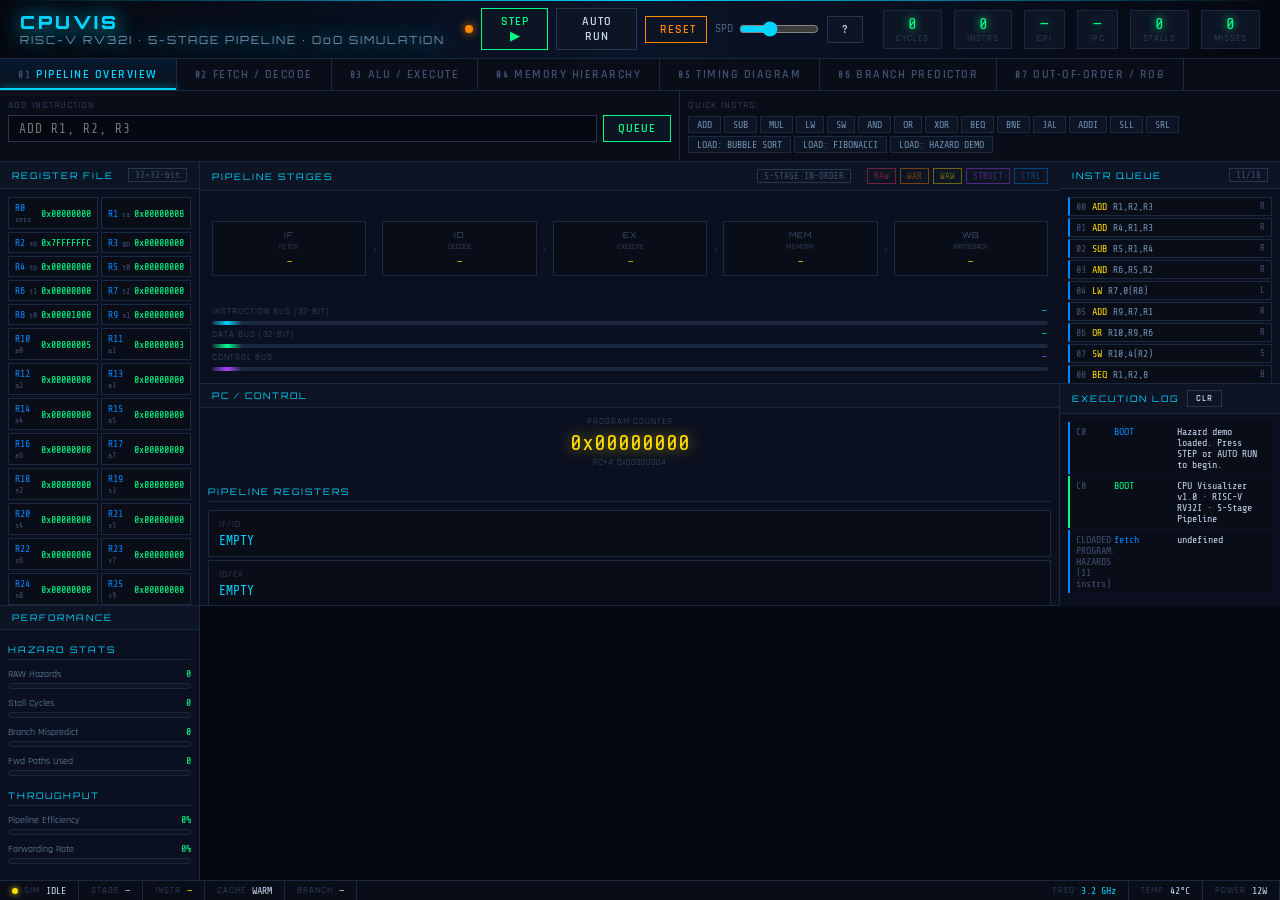
==== cpu-visualizer/index.html @ 55a38a01 "add index.html" ====
<!DOCTYPE html>
<html lang="en">
<head>
<meta charset="UTF-8">
<meta name="viewport" content="width=device-width, initial-scale=1.0">
<title>CPU Architecture Visualizer</title>
<style>
  @import url('https://fonts.googleapis.com/css2?family=Share+Tech+Mono&family=Rajdhani:wght@300;400;500;600;700&family=Orbitron:wght@400;700;900&display=swap');

  :root {
    --bg: #050810;
    --bg2: #080d18;
    --bg3: #0d1525;
    --panel: #0a1020;
    --border: #1a2840;
    --border2: #243650;
    --accent: #00d4ff;
    --accent2: #0088ff;
    --green: #00ff88;
    --orange: #ff8800;
    --red: #ff3355;
    --purple: #aa44ff;
    --yellow: #ffdd00;
    --text: #c8d8f0;
    --text2: #7090b0;
    --text3: #405070;
    --glow: rgba(0,212,255,0.15);
    --glow2: rgba(0,136,255,0.1);
  }

  * { box-sizing: border-box; margin: 0; padding: 0; }

  body {
    background: var(--bg);
    color: var(--text);
    font-family: 'Rajdhani', sans-serif;
    font-size: 14px;
    overflow: hidden;
    height: 100vh;
    display: flex;
    flex-direction: column;
  }

  /* HEADER */
  header {
    background: linear-gradient(90deg, #050810, #0a1428, #050810);
    border-bottom: 1px solid var(--border);
    padding: 8px 20px;
    display: flex;
    align-items: center;
    gap: 20px;
    flex-shrink: 0;
    position: relative;
    overflow: hidden;
  }
  header::before {
    content: '';
    position: absolute;
    top: 0; left: 0; right: 0;
    height: 1px;
    background: linear-gradient(90deg, transparent, var(--accent), transparent);
  }
  .logo {
    font-family: 'Orbitron', sans-serif;
    font-size: 18px;
    font-weight: 900;
    color: var(--accent);
    text-shadow: 0 0 20px var(--accent);
    letter-spacing: 3px;
    flex-shrink: 0;
  }
  .logo span { color: var(--text2); font-weight: 400; font-size: 11px; letter-spacing: 2px; display: block; }

  .clock-display {
    display: flex;
    align-items: center;
    gap: 12px;
    margin-left: auto;
  }
  .clock-item {
    text-align: center;
    padding: 4px 12px;
    border: 1px solid var(--border);
    background: var(--bg3);
  }
  .clock-item .val {
    font-family: 'Share Tech Mono', monospace;
    font-size: 16px;
    color: var(--green);
    text-shadow: 0 0 10px var(--green);
  }
  .clock-item .lbl { font-size: 9px; color: var(--text3); letter-spacing: 1px; text-transform: uppercase; }

  .global-controls {
    display: flex;
    gap: 8px;
    align-items: center;
  }
  .btn {
    font-family: 'Rajdhani', sans-serif;
    font-size: 12px;
    font-weight: 600;
    letter-spacing: 1px;
    padding: 5px 14px;
    border: 1px solid var(--border2);
    background: var(--bg3);
    color: var(--text);
    cursor: pointer;
    text-transform: uppercase;
    transition: all 0.15s;
    position: relative;
    overflow: hidden;
  }
  .btn:hover { border-color: var(--accent); color: var(--accent); background: var(--glow); }
  .btn.active { border-color: var(--accent); color: var(--accent); background: var(--glow2); box-shadow: 0 0 12px var(--glow); }
  .btn.green { border-color: var(--green); color: var(--green); }
  .btn.green:hover { background: rgba(0,255,136,0.1); box-shadow: 0 0 12px rgba(0,255,136,0.2); }
  .btn.orange { border-color: var(--orange); color: var(--orange); }

  /* TABS */
  .tabs {
    display: flex;
    background: var(--bg2);
    border-bottom: 1px solid var(--border);
    flex-shrink: 0;
    overflow-x: auto;
  }
  .tab {
    padding: 8px 18px;
    font-family: 'Rajdhani', sans-serif;
    font-size: 12px;
    font-weight: 600;
    letter-spacing: 1.5px;
    text-transform: uppercase;
    color: var(--text3);
    cursor: pointer;
    border-right: 1px solid var(--border);
    white-space: nowrap;
    position: relative;
    transition: color 0.2s;
    flex-shrink: 0;
  }
  .tab:hover { color: var(--text2); }
  .tab.active {
    color: var(--accent);
    background: linear-gradient(180deg, var(--glow2) 0%, transparent 100%);
  }
  .tab.active::after {
    content: '';
    position: absolute;
    bottom: 0; left: 0; right: 0;
    height: 2px;
    background: var(--accent);
    box-shadow: 0 0 8px var(--accent);
  }
  .tab-num {
    font-size: 9px;
    color: var(--text3);
    margin-right: 5px;
    font-family: 'Share Tech Mono', monospace;
  }

  /* MAIN CONTENT */
  .content {
    flex: 1;
    overflow: hidden;
    display: flex;
    position: relative;
  }

  .tab-panel {
    display: none;
    width: 100%;
    height: 100%;
    overflow: hidden;
  }
  .tab-panel.active { display: flex; }

  /* === TAB 1: OVERVIEW === */
  #tab-overview {
    flex-direction: column;
    overflow: hidden;
  }
  .overview-grid {
    flex: 1;
    display: grid;
    grid-template-columns: 220px 1fr 200px;
    grid-template-rows: 1fr 1fr;
    gap: 0;
    overflow: hidden;
    border-top: none;
  }

  /* === PANELS === */
  .panel {
    border-right: 1px solid var(--border);
    border-bottom: 1px solid var(--border);
    background: var(--panel);
    overflow: hidden;
    display: flex;
    flex-direction: column;
  }
  .panel-header {
    padding: 6px 12px;
    background: var(--bg3);
    border-bottom: 1px solid var(--border);
    display: flex;
    align-items: center;
    gap: 8px;
    flex-shrink: 0;
  }
  .panel-title {
    font-family: 'Orbitron', sans-serif;
    font-size: 9px;
    letter-spacing: 2px;
    color: var(--accent);
    text-transform: uppercase;
  }
  .panel-badge {
    font-family: 'Share Tech Mono', monospace;
    font-size: 9px;
    padding: 1px 6px;
    border: 1px solid var(--border2);
    color: var(--text3);
    margin-left: auto;
  }
  .panel-body {
    flex: 1;
    overflow: auto;
    padding: 8px;
    scrollbar-width: thin;
    scrollbar-color: var(--border2) transparent;
  }

  /* INSTRUCTION INPUT */
  .instr-input-area {
    padding: 8px;
    border-bottom: 1px solid var(--border);
    background: var(--bg2);
    flex-shrink: 0;
  }
  .instr-input-area label {
    font-size: 10px;
    color: var(--text3);
    letter-spacing: 1px;
    text-transform: uppercase;
    display: block;
    margin-bottom: 4px;
  }
  .instr-row {
    display: flex;
    gap: 6px;
  }
  .instr-input {
    flex: 1;
    background: var(--bg);
    border: 1px solid var(--border2);
    color: var(--accent);
    font-family: 'Share Tech Mono', monospace;
    font-size: 13px;
    padding: 5px 10px;
    outline: none;
    letter-spacing: 1px;
  }
  .instr-input:focus { border-color: var(--accent); box-shadow: 0 0 8px var(--glow); }

  /* PRESET INSTRUCTIONS */
  .preset-instrs {
    display: flex;
    flex-wrap: wrap;
    gap: 4px;
    padding: 6px 8px;
    border-bottom: 1px solid var(--border);
    background: var(--bg2);
    flex-shrink: 0;
  }
  .preset-btn {
    font-family: 'Share Tech Mono', monospace;
    font-size: 10px;
    padding: 2px 8px;
    border: 1px solid var(--border);
    background: var(--bg3);
    color: var(--text2);
    cursor: pointer;
    transition: all 0.15s;
  }
  .preset-btn:hover { border-color: var(--green); color: var(--green); background: rgba(0,255,136,0.05); }

  /* REGISTERS */
  .reg-grid {
    display: grid;
    grid-template-columns: 1fr 1fr;
    gap: 3px;
  }
  .reg-item {
    background: var(--bg2);
    border: 1px solid var(--border);
    padding: 4px 6px;
    display: flex;
    justify-content: space-between;
    align-items: center;
    transition: all 0.3s;
  }
  .reg-item.active {
    border-color: var(--accent);
    background: var(--glow2);
    box-shadow: 0 0 8px var(--glow);
  }
  .reg-item.written {
    border-color: var(--green);
    background: rgba(0,255,136,0.08);
    animation: regFlash 0.5s ease;
  }
  @keyframes regFlash {
    0% { background: rgba(0,255,136,0.4); }
    100% { background: rgba(0,255,136,0.08); }
  }
  .reg-name { font-family: 'Share Tech Mono', monospace; font-size: 10px; color: var(--accent2); }
  .reg-val { font-family: 'Share Tech Mono', monospace; font-size: 10px; color: var(--green); }

  /* PIPELINE STAGES */
  .pipeline-container {
    padding: 12px;
    display: flex;
    flex-direction: column;
    gap: 8px;
    overflow: auto;
    height: 100%;
  }
  .pipeline-stages {
    display: flex;
    gap: 4px;
    align-items: stretch;
    min-height: 70px;
  }
  .stage {
    flex: 1;
    border: 1px solid var(--border);
    background: var(--bg2);
    display: flex;
    flex-direction: column;
    align-items: center;
    justify-content: center;
    padding: 8px 4px;
    position: relative;
    transition: all 0.3s;
    min-width: 70px;
  }
  .stage.occupied {
    border-color: var(--accent);
    background: var(--glow2);
    box-shadow: 0 0 15px var(--glow);
  }
  .stage.stall {
    border-color: var(--red);
    background: rgba(255,51,85,0.08);
    animation: stall-pulse 0.5s infinite;
  }
  @keyframes stall-pulse { 0%,100% { box-shadow: 0 0 5px rgba(255,51,85,0.3); } 50% { box-shadow: 0 0 20px rgba(255,51,85,0.6); } }
  .stage.done { border-color: var(--green); background: rgba(0,255,136,0.05); }
  .stage-name {
    font-family: 'Orbitron', sans-serif;
    font-size: 8px;
    letter-spacing: 1px;
    color: var(--text3);
    text-transform: uppercase;
  }
  .stage.occupied .stage-name { color: var(--accent); }
  .stage-instr {
    font-family: 'Share Tech Mono', monospace;
    font-size: 10px;
    color: var(--yellow);
    margin-top: 4px;
    text-align: center;
  }
  .stage-arrow {
    width: 16px;
    display: flex;
    align-items: center;
    justify-content: center;
    color: var(--border2);
    font-size: 18px;
    flex-shrink: 0;
  }
  .stage.occupied ~ .stage-arrow { color: var(--accent2); }

  /* DATA BUS VISUALIZATION */
  .bus-visual {
    height: 4px;
    background: var(--border);
    border-radius: 2px;
    position: relative;
    overflow: hidden;
    margin: 4px 0;
  }
  .bus-packet {
    position: absolute;
    height: 100%;
    width: 30px;
    background: linear-gradient(90deg, transparent, var(--accent), transparent);
    animation: busFlow 1.5s linear infinite;
    border-radius: 2px;
  }
  @keyframes busFlow { from { left: -30px; } to { left: 100%; } }
  .bus-label {
    font-size: 9px;
    color: var(--text3);
    letter-spacing: 1px;
    text-transform: uppercase;
    margin-bottom: 2px;
    display: flex;
    justify-content: space-between;
  }

  /* EXECUTION LOG */
  .log-list {
    display: flex;
    flex-direction: column;
    gap: 2px;
  }
  .log-entry {
    display: flex;
    gap: 8px;
    align-items: flex-start;
    padding: 4px 6px;
    border-left: 2px solid var(--border);
    font-family: 'Share Tech Mono', monospace;
    font-size: 10px;
    background: var(--bg2);
    animation: slideIn 0.3s ease;
  }
  @keyframes slideIn { from { opacity: 0; transform: translateX(-10px); } to { opacity: 1; transform: translateX(0); } }
  .log-entry.fetch { border-color: var(--accent2); }
  .log-entry.decode { border-color: var(--purple); }
  .log-entry.execute { border-color: var(--yellow); }
  .log-entry.memory { border-color: var(--orange); }
  .log-entry.writeback { border-color: var(--green); }
  .log-entry.hazard { border-color: var(--red); }
  .log-tick { color: var(--text3); flex-shrink: 0; width: 30px; }
  .log-stage { flex-shrink: 0; width: 55px; }
  .log-stage.fetch { color: var(--accent2); }
  .log-stage.decode { color: var(--purple); }
  .log-stage.execute { color: var(--yellow); }
  .log-stage.memory { color: var(--orange); }
  .log-stage.writeback { color: var(--green); }
  .log-stage.hazard { color: var(--red); }
  .log-msg { color: var(--text); flex: 1; }

  /* === TAB 2: FETCH/DECODE === */
  #tab-fetch {
    display: none;
    overflow: hidden;
  }
  #tab-fetch.active { display: flex; }
  .fetch-layout {
    display: grid;
    grid-template-columns: 280px 1fr 240px;
    height: 100%;
  }

  /* MEMORY VIEW */
  .memory-table {
    width: 100%;
    border-collapse: collapse;
    font-family: 'Share Tech Mono', monospace;
    font-size: 10px;
  }
  .memory-table th {
    padding: 4px 6px;
    text-align: left;
    font-size: 9px;
    color: var(--text3);
    letter-spacing: 1px;
    text-transform: uppercase;
    border-bottom: 1px solid var(--border);
    background: var(--bg3);
    position: sticky;
    top: 0;
  }
  .memory-table td {
    padding: 3px 6px;
    border-bottom: 1px solid rgba(26,40,64,0.5);
    color: var(--text2);
  }
  .memory-table tr.pc-row td {
    background: rgba(0,136,255,0.12);
    color: var(--accent);
    border-left: 2px solid var(--accent);
  }
  .memory-table tr.pc-row td:first-child { color: var(--yellow); }
  .memory-table .addr { color: var(--text3); }
  .memory-table .hex { color: var(--purple); }
  .memory-table .mnem { color: var(--green); }
  .memory-table .operand { color: var(--orange); }
  .memory-table tr:hover td { background: var(--glow2); }

  /* DECODE DETAIL */
  .decode-visual {
    padding: 12px;
    display: flex;
    flex-direction: column;
    gap: 12px;
    overflow: auto;
  }
  .instr-bits {
    display: flex;
    flex-direction: column;
    gap: 4px;
  }
  .bits-row {
    display: flex;
    gap: 1px;
    flex-wrap: nowrap;
  }
  .bit-group {
    display: flex;
    flex-direction: column;
    flex: 0 0 auto;
  }
  .bit-cells {
    display: flex;
  }
  .bit-cell {
    width: 18px;
    height: 22px;
    border: 1px solid var(--border);
    background: var(--bg2);
    display: flex;
    align-items: center;
    justify-content: center;
    font-family: 'Share Tech Mono', monospace;
    font-size: 10px;
    color: var(--text2);
    border-radius: 1px;
    flex-shrink: 0;
  }
  .bit-cell.one { color: var(--accent); background: rgba(0,212,255,0.1); }
  .bit-group-label {
    font-size: 8px;
    color: var(--text3);
    text-align: center;
    padding-top: 2px;
    font-family: 'Share Tech Mono', monospace;
    letter-spacing: 0.5px;
  }
  .bit-group.opcode .bit-cell { border-color: var(--purple); }
  .bit-group.opcode .bit-cell.one { color: var(--purple); background: rgba(170,68,255,0.15); }
  .bit-group.opcode .bit-group-label { color: var(--purple); }
  .bit-group.rd .bit-cell { border-color: var(--green); }
  .bit-group.rd .bit-cell.one { color: var(--green); background: rgba(0,255,136,0.1); }
  .bit-group.rd .bit-group-label { color: var(--green); }
  .bit-group.funct3 .bit-cell { border-color: var(--yellow); }
  .bit-group.funct3 .bit-group-label { color: var(--yellow); }
  .bit-group.rs1 .bit-cell { border-color: var(--orange); }
  .bit-group.rs1 .bit-group-label { color: var(--orange); }
  .bit-group.rs2 .bit-cell { border-color: var(--accent2); }
  .bit-group.rs2 .bit-group-label { color: var(--accent2); }
  .bit-group.funct7 .bit-cell { border-color: var(--red); }
  .bit-group.funct7 .bit-group-label { color: var(--red); }

  .decode-fields {
    display: grid;
    grid-template-columns: 1fr 1fr;
    gap: 6px;
  }
  .decode-field {
    background: var(--bg2);
    border: 1px solid var(--border);
    padding: 8px 10px;
    position: relative;
  }
  .decode-field .df-label {
    font-size: 9px;
    color: var(--text3);
    letter-spacing: 1px;
    text-transform: uppercase;
    margin-bottom: 3px;
  }
  .decode-field .df-val {
    font-family: 'Share Tech Mono', monospace;
    font-size: 13px;
    color: var(--accent);
  }
  .decode-field .df-sub {
    font-family: 'Share Tech Mono', monospace;
    font-size: 9px;
    color: var(--text3);
    margin-top: 2px;
  }
  .decode-field.highlight-purple { border-color: var(--purple); }
  .decode-field.highlight-purple .df-val { color: var(--purple); }
  .decode-field.highlight-green { border-color: var(--green); }
  .decode-field.highlight-green .df-val { color: var(--green); }
  .decode-field.highlight-orange { border-color: var(--orange); }
  .decode-field.highlight-orange .df-val { color: var(--orange); }
  .decode-field.highlight-yellow { border-color: var(--yellow); }
  .decode-field.highlight-yellow .df-val { color: var(--yellow); }

  /* CONTROL SIGNALS */
  .ctrl-signals {
    display: flex;
    flex-wrap: wrap;
    gap: 4px;
  }
  .ctrl-sig {
    padding: 3px 8px;
    border: 1px solid var(--border);
    font-family: 'Share Tech Mono', monospace;
    font-size: 9px;
    background: var(--bg3);
    color: var(--text3);
    transition: all 0.3s;
  }
  .ctrl-sig.on {
    border-color: var(--green);
    color: var(--green);
    background: rgba(0,255,136,0.08);
    box-shadow: 0 0 6px rgba(0,255,136,0.2);
  }
  .ctrl-sig.off { color: var(--text3); }

  /* === TAB 3: ALU / EXECUTE === */
  #tab-alu {
    display: none;
    overflow: hidden;
  }
  #tab-alu.active { display: flex; }
  .alu-layout {
    display: grid;
    grid-template-columns: 1fr 320px;
    height: 100%;
  }
  
  /* ALU DIAGRAM */
  .alu-diagram-wrap {
    display: flex;
    align-items: center;
    justify-content: center;
    padding: 16px;
    overflow: hidden;
  }
  .alu-svg-container {
    width: 100%;
    max-width: 500px;
  }

  /* FORWARDING UNIT */
  .forward-table {
    width: 100%;
    border-collapse: collapse;
    font-family: 'Share Tech Mono', monospace;
    font-size: 10px;
  }
  .forward-table th, .forward-table td {
    padding: 5px 8px;
    border: 1px solid var(--border);
    text-align: left;
  }
  .forward-table th { background: var(--bg3); color: var(--text3); font-size: 9px; letter-spacing: 1px; }
  .forward-table td { color: var(--text2); background: var(--bg2); }
  .forward-table tr.active-forward td { background: rgba(0,212,255,0.08); color: var(--accent); border-color: var(--accent2); }

  /* === TAB 4: MEMORY HIERARCHY === */
  #tab-memory {
    display: none;
    overflow: hidden;
  }
  #tab-memory.active { display: flex; }
  .mem-layout {
    display: grid;
    grid-template-columns: 1fr 1fr;
    grid-template-rows: 1fr 1fr;
    height: 100%;
  }

  /* CACHE */
  .cache-visual {
    display: flex;
    flex-direction: column;
    gap: 3px;
    overflow: auto;
  }
  .cache-set {
    display: flex;
    gap: 2px;
    align-items: center;
  }
  .cache-set-label {
    font-family: 'Share Tech Mono', monospace;
    font-size: 9px;
    color: var(--text3);
    width: 35px;
    flex-shrink: 0;
    text-align: right;
    padding-right: 6px;
  }
  .cache-line {
    flex: 1;
    border: 1px solid var(--border);
    background: var(--bg2);
    padding: 3px 6px;
    display: flex;
    gap: 8px;
    align-items: center;
    font-family: 'Share Tech Mono', monospace;
    font-size: 9px;
    transition: all 0.3s;
    min-width: 0;
  }
  .cache-line.valid { border-color: var(--border2); }
  .cache-line.hit {
    border-color: var(--green);
    background: rgba(0,255,136,0.1);
    animation: cacheHit 0.5s ease;
  }
  @keyframes cacheHit { 0% { background: rgba(0,255,136,0.5); } 100% { background: rgba(0,255,136,0.1); } }
  .cache-line.miss {
    border-color: var(--red);
    background: rgba(255,51,85,0.08);
    animation: cacheMiss 0.5s ease;
  }
  @keyframes cacheMiss { 0% { background: rgba(255,51,85,0.4); } 100% { background: rgba(255,51,85,0.08); } }
  .cl-v { width: 8px; height: 8px; border: 1px solid; border-radius: 50%; flex-shrink: 0; }
  .cl-v.valid { background: var(--green); border-color: var(--green); box-shadow: 0 0 4px var(--green); }
  .cl-v.invalid { background: transparent; border-color: var(--text3); }
  .cl-d { color: var(--text3); width: 8px; flex-shrink: 0; }
  .cl-d.dirty { color: var(--orange); }
  .cl-tag { color: var(--accent2); min-width: 40px; }
  .cl-data { color: var(--text2); font-size: 8px; overflow: hidden; text-overflow: ellipsis; white-space: nowrap; flex: 1; }
  .cl-lru { color: var(--text3); font-size: 8px; margin-left: auto; }

  /* MEMORY STATS */
  .stat-bar {
    margin-bottom: 8px;
  }
  .stat-bar-label {
    display: flex;
    justify-content: space-between;
    font-size: 10px;
    margin-bottom: 3px;
  }
  .stat-bar-label .name { color: var(--text2); }
  .stat-bar-label .val { font-family: 'Share Tech Mono', monospace; color: var(--green); }
  .stat-bar-track {
    height: 6px;
    background: var(--bg3);
    border: 1px solid var(--border);
    border-radius: 3px;
    overflow: hidden;
  }
  .stat-bar-fill {
    height: 100%;
    background: linear-gradient(90deg, var(--accent2), var(--accent));
    border-radius: 3px;
    transition: width 0.5s ease;
  }
  .stat-bar-fill.warn { background: linear-gradient(90deg, var(--orange), var(--red)); }

  /* === TAB 5: PIPELINE TIMING === */
  #tab-timing {
    display: none;
    overflow: hidden;
  }
  #tab-timing.active { display: flex; flex-direction: column; }
  .timing-diagram {
    flex: 1;
    overflow: auto;
    padding: 12px;
  }
  .timing-header {
    display: flex;
    gap: 0;
    position: sticky;
    top: 0;
    background: var(--bg2);
    z-index: 10;
    border-bottom: 1px solid var(--border);
    margin-bottom: 4px;
  }
  .timing-instr-col {
    width: 140px;
    flex-shrink: 0;
    padding: 4px 8px;
    font-size: 9px;
    color: var(--text3);
    letter-spacing: 1px;
    text-transform: uppercase;
  }
  .timing-cycle-header {
    display: flex;
  }
  .timing-cycle-cell {
    width: 42px;
    height: 24px;
    flex-shrink: 0;
    display: flex;
    align-items: center;
    justify-content: center;
    font-family: 'Share Tech Mono', monospace;
    font-size: 9px;
    color: var(--text3);
    border-right: 1px solid var(--border);
  }
  .timing-cycle-cell.current { color: var(--accent); background: var(--glow2); }
  .timing-row {
    display: flex;
    gap: 0;
    margin-bottom: 2px;
  }
  .timing-row-label {
    width: 140px;
    flex-shrink: 0;
    padding: 3px 8px;
    font-family: 'Share Tech Mono', monospace;
    font-size: 10px;
    color: var(--yellow);
    border-right: 1px solid var(--border);
    background: var(--bg2);
    white-space: nowrap;
    overflow: hidden;
    text-overflow: ellipsis;
  }
  .timing-cells {
    display: flex;
  }
  .timing-cell {
    width: 42px;
    height: 22px;
    flex-shrink: 0;
    border-right: 1px solid rgba(26,40,64,0.5);
    display: flex;
    align-items: center;
    justify-content: center;
    font-family: 'Share Tech Mono', monospace;
    font-size: 8px;
    letter-spacing: 0.5px;
    background: var(--bg);
    color: transparent;
    transition: all 0.3s;
  }
  .timing-cell.IF { background: rgba(0,136,255,0.2); color: var(--accent2); border: 1px solid rgba(0,136,255,0.3); }
  .timing-cell.ID { background: rgba(170,68,255,0.2); color: var(--purple); border: 1px solid rgba(170,68,255,0.3); }
  .timing-cell.EX { background: rgba(255,221,0,0.15); color: var(--yellow); border: 1px solid rgba(255,221,0,0.3); }
  .timing-cell.MEM { background: rgba(255,136,0,0.15); color: var(--orange); border: 1px solid rgba(255,136,0,0.3); }
  .timing-cell.WB { background: rgba(0,255,136,0.15); color: var(--green); border: 1px solid rgba(0,255,136,0.3); }
  .timing-cell.STALL { background: rgba(255,51,85,0.15); color: var(--red); border: 1px solid rgba(255,51,85,0.3); }

  /* === TAB 6: BRANCH PREDICTION === */
  #tab-branch {
    display: none;
    overflow: hidden;
  }
  #tab-branch.active { display: flex; }
  .branch-layout {
    display: grid;
    grid-template-columns: 1fr 1fr;
    height: 100%;
  }

  /* BTB */
  .btb-table {
    width: 100%;
    border-collapse: collapse;
    font-family: 'Share Tech Mono', monospace;
    font-size: 9px;
  }
  .btb-table th { padding: 4px 6px; border: 1px solid var(--border); background: var(--bg3); color: var(--text3); font-size: 8px; letter-spacing: 1px; text-transform: uppercase; }
  .btb-table td { padding: 3px 6px; border: 1px solid rgba(26,40,64,0.5); color: var(--text2); background: var(--bg2); }
  .btb-table tr.predict-taken td { background: rgba(0,255,136,0.06); }
  .btb-table tr.predict-taken td:last-child { color: var(--green); }
  .btb-table tr.predict-not td:last-child { color: var(--red); }
  .btb-table tr.mispred td { background: rgba(255,51,85,0.08); }
  .btb-table tr.current-branch td { background: rgba(255,221,0,0.06); }

  /* 2-BIT SATURATING COUNTER */
  .fsm-visual {
    display: flex;
    flex-direction: column;
    align-items: center;
    gap: 16px;
    padding: 20px;
  }
  .fsm-states {
    display: grid;
    grid-template-columns: 1fr 1fr;
    gap: 30px;
    position: relative;
  }
  .fsm-state {
    width: 90px;
    height: 55px;
    border: 2px solid var(--border2);
    background: var(--bg2);
    display: flex;
    flex-direction: column;
    align-items: center;
    justify-content: center;
    font-family: 'Share Tech Mono', monospace;
    font-size: 10px;
    cursor: pointer;
    transition: all 0.3s;
    position: relative;
  }
  .fsm-state.current {
    border-color: var(--accent);
    background: var(--glow2);
    box-shadow: 0 0 20px var(--glow);
  }
  .fsm-state.sn { border-color: var(--red); }
  .fsm-state.sn.current { background: rgba(255,51,85,0.12); box-shadow: 0 0 20px rgba(255,51,85,0.3); }
  .fsm-state.wn { border-color: var(--orange); }
  .fsm-state.wn.current { background: rgba(255,136,0,0.12); box-shadow: 0 0 20px rgba(255,136,0,0.3); }
  .fsm-state.wt { border-color: var(--yellow); }
  .fsm-state.wt.current { background: rgba(255,221,0,0.1); box-shadow: 0 0 20px rgba(255,221,0,0.25); }
  .fsm-state.st { border-color: var(--green); }
  .fsm-state.st.current { background: rgba(0,255,136,0.08); box-shadow: 0 0 20px rgba(0,255,136,0.3); }
  .fsm-state-label { font-size: 9px; color: var(--text3); letter-spacing: 0.5px; margin-top: 2px; }
  .fsm-predict { font-size: 8px; font-weight: bold; }
  .fsm-predict.taken { color: var(--green); }
  .fsm-predict.not-taken { color: var(--red); }

  /* === TAB 7: OUT-OF-ORDER === */
  #tab-ooo {
    display: none;
    overflow: hidden;
  }
  #tab-ooo.active { display: flex; }
  .ooo-layout {
    display: grid;
    grid-template-columns: 1fr 1fr 1fr;
    height: 100%;
  }

  /* ROB */
  .rob-table {
    width: 100%;
    border-collapse: collapse;
    font-family: 'Share Tech Mono', monospace;
    font-size: 9px;
  }
  .rob-table th { padding: 4px 6px; border: 1px solid var(--border); background: var(--bg3); color: var(--text3); font-size: 8px; letter-spacing: 1px; text-transform: uppercase; }
  .rob-table td { padding: 4px 6px; border: 1px solid rgba(26,40,64,0.5); background: var(--bg2); }
  .rob-table tr.head-row { background: rgba(0,136,255,0.08); }
  .rob-table tr.tail-row { background: rgba(255,136,0,0.08); }
  .rob-table tr.ready-row td { background: rgba(0,255,136,0.06); }
  .rob-state-ready { color: var(--green); }
  .rob-state-exec { color: var(--yellow); }
  .rob-state-issue { color: var(--accent2); }

  /* RS */
  .rs-entry {
    border: 1px solid var(--border);
    background: var(--bg2);
    padding: 6px 8px;
    margin-bottom: 3px;
    display: flex;
    flex-direction: column;
    gap: 2px;
    font-family: 'Share Tech Mono', monospace;
    font-size: 9px;
    transition: all 0.3s;
  }
  .rs-entry.ready-to-issue {
    border-color: var(--green);
    background: rgba(0,255,136,0.05);
    animation: rsReady 1s ease infinite alternate;
  }
  @keyframes rsReady { from { box-shadow: none; } to { box-shadow: 0 0 8px rgba(0,255,136,0.3); } }
  .rs-entry.issued { border-color: var(--yellow); opacity: 0.5; }
  .rs-row { display: flex; gap: 8px; align-items: center; }
  .rs-field { display: flex; gap: 4px; align-items: center; }
  .rs-label { color: var(--text3); font-size: 8px; }
  .rs-val { color: var(--accent); }
  .rs-val.ready { color: var(--green); }
  .rs-val.waiting { color: var(--red); }

  /* === FLOATING STATUS BAR === */
  .status-bar {
    display: flex;
    gap: 0;
    background: var(--bg2);
    border-top: 1px solid var(--border);
    padding: 0;
    flex-shrink: 0;
    overflow: hidden;
  }
  .status-item {
    padding: 4px 12px;
    border-right: 1px solid var(--border);
    display: flex;
    align-items: center;
    gap: 6px;
    font-size: 10px;
  }
  .status-dot {
    width: 6px;
    height: 6px;
    border-radius: 50%;
    background: var(--green);
    box-shadow: 0 0 6px var(--green);
    animation: blink 1.5s infinite;
  }
  .status-dot.red { background: var(--red); box-shadow: 0 0 6px var(--red); }
  .status-dot.yellow { background: var(--yellow); box-shadow: 0 0 6px var(--yellow); }
  @keyframes blink { 0%,100% { opacity: 1; } 50% { opacity: 0.3; } }
  .status-label { color: var(--text3); text-transform: uppercase; letter-spacing: 1px; font-size: 9px; }
  .status-val { font-family: 'Share Tech Mono', monospace; color: var(--text); font-size: 10px; }
  .status-val.green { color: var(--green); }
  .status-val.red { color: var(--red); }
  .status-val.yellow { color: var(--yellow); }

  /* SCROLLBAR */
  ::-webkit-scrollbar { width: 4px; height: 4px; }
  ::-webkit-scrollbar-track { background: transparent; }
  ::-webkit-scrollbar-thumb { background: var(--border2); border-radius: 2px; }

  /* Misc */
  .section-title {
    font-family: 'Orbitron', sans-serif;
    font-size: 9px;
    color: var(--accent);
    letter-spacing: 2px;
    text-transform: uppercase;
    padding: 6px 0 4px;
    border-bottom: 1px solid var(--border);
    margin-bottom: 8px;
  }
  .mono { font-family: 'Share Tech Mono', monospace; }
  .c-accent { color: var(--accent); }
  .c-green { color: var(--green); }
  .c-orange { color: var(--orange); }
  .c-yellow { color: var(--yellow); }
  .c-red { color: var(--red); }
  .c-purple { color: var(--purple); }
  .c-text2 { color: var(--text2); }
  .c-text3 { color: var(--text3); }

  .speed-control {
    display: flex;
    align-items: center;
    gap: 6px;
    font-size: 11px;
    color: var(--text2);
  }
  .speed-control input { accent-color: var(--accent); width: 80px; cursor: pointer; }

  .hazard-indicator {
    display: flex;
    gap: 4px;
    flex-wrap: wrap;
  }
  .hazard-badge {
    font-family: 'Share Tech Mono', monospace;
    font-size: 9px;
    padding: 2px 6px;
    border: 1px solid;
    opacity: 0.4;
    transition: all 0.3s;
  }
  .hazard-badge.active { opacity: 1; animation: hazardPulse 0.5s ease 3; }
  @keyframes hazardPulse { 0%,100% { transform: scale(1); } 50% { transform: scale(1.05); } }
  .hazard-badge.raw { border-color: var(--red); color: var(--red); }
  .hazard-badge.war { border-color: var(--orange); color: var(--orange); }
  .hazard-badge.waw { border-color: var(--yellow); color: var(--yellow); }
  .hazard-badge.structural { border-color: var(--purple); color: var(--purple); }
  .hazard-badge.control { border-color: var(--accent2); color: var(--accent2); }

  /* Number input for PC address */
  .pc-control {
    display: flex;
    align-items: center;
    gap: 8px;
    padding: 6px 8px;
    border-bottom: 1px solid var(--border);
    background: var(--bg2);
    flex-shrink: 0;
  }
  .pc-label { font-size: 10px; color: var(--text3); letter-spacing: 1px; text-transform: uppercase; }
  .pc-addr {
    font-family: 'Share Tech Mono', monospace;
    font-size: 14px;
    color: var(--yellow);
    text-shadow: 0 0 8px rgba(255,221,0,0.5);
  }
  .pc-plus { font-size: 10px; color: var(--text3); }

  .grid-2 { display: grid; grid-template-columns: 1fr 1fr; gap: 6px; }

  /* Running light effect */
  .run-light {
    width: 8px;
    height: 8px;
    border-radius: 50%;
    background: var(--green);
    box-shadow: 0 0 8px var(--green);
    flex-shrink: 0;
  }
  .run-light.paused { background: var(--orange); box-shadow: 0 0 8px var(--orange); animation: none; }
  .run-light.running { animation: runPulse 0.5s infinite; }
  @keyframes runPulse { 0%,100% { opacity: 1; } 50% { opacity: 0.3; } }

  /* FORWARDING PATHS */
  .fwd-path {
    display: flex;
    align-items: center;
    gap: 6px;
    padding: 4px 8px;
    border: 1px solid var(--border);
    background: var(--bg2);
    font-family: 'Share Tech Mono', monospace;
    font-size: 10px;
    margin-bottom: 3px;
    transition: all 0.3s;
  }
  .fwd-path.active {
    border-color: var(--accent);
    background: var(--glow2);
    animation: fwdFlash 0.3s ease;
  }
  @keyframes fwdFlash { 0% { background: rgba(0,212,255,0.4); } 100% { background: var(--glow2); } }
  .fwd-arrow { color: var(--accent2); }

  /* POWER/THERMAL */
  .thermal-bar {
    height: 12px;
    background: var(--bg3);
    border: 1px solid var(--border);
    border-radius: 2px;
    overflow: hidden;
    margin-bottom: 2px;
  }
  .thermal-fill {
    height: 100%;
    border-radius: 2px;
    transition: width 1s ease, background 1s ease;
  }

  .no-border-right { border-right: none; }
  .no-border-bottom { border-bottom: none; }

  /* === RESPONSIVE SPANS === */
  .span-2-rows { grid-row: span 2; }
  .span-2-cols { grid-column: span 2; }

  /* Scrollable log with max height */
  .log-container {
    max-height: 100%;
    overflow-y: auto;
    display: flex;
    flex-direction: column;
    gap: 2px;
  }

  .help-overlay {
    position: absolute;
    inset: 0;
    background: rgba(5,8,16,0.92);
    z-index: 100;
    display: none;
    align-items: center;
    justify-content: center;
    backdrop-filter: blur(4px);
  }
  .help-overlay.show { display: flex; }
  .help-box {
    background: var(--bg3);
    border: 1px solid var(--accent);
    box-shadow: 0 0 40px var(--glow);
    padding: 24px;
    max-width: 500px;
    width: 90%;
  }
  .help-box h2 {
    font-family: 'Orbitron', sans-serif;
    font-size: 14px;
    letter-spacing: 3px;
    color: var(--accent);
    margin-bottom: 16px;
    text-transform: uppercase;
  }
  .help-row {
    display: flex;
    gap: 12px;
    margin-bottom: 8px;
    font-size: 12px;
  }
  .help-key {
    font-family: 'Share Tech Mono', monospace;
    color: var(--yellow);
    min-width: 80px;
    flex-shrink: 0;
  }
  .help-desc { color: var(--text2); }
</style>
</head>
<body>

<!-- HEADER -->
<header>
  <div class="logo">
    CPUVIS <span>RISC-V RV32I · 5-STAGE PIPELINE · OoO SIMULATION</span>
  </div>
  <div class="global-controls">
    <div id="runLight" class="run-light paused"></div>
    <button class="btn green" id="btnStep" onclick="step()">STEP ▶</button>
    <button class="btn" id="btnRun" onclick="toggleRun()">AUTO RUN</button>
    <button class="btn orange" id="btnReset" onclick="resetSim()">RESET</button>
    <div class="speed-control">
      <span>SPD</span>
      <input type="range" id="speedSlider" min="100" max="2000" value="800" oninput="updateSpeed(this.value)">
    </div>
    <button class="btn" onclick="showHelp()">?</button>
  </div>
  <div class="clock-display">
    <div class="clock-item"><div class="val" id="cycleCount">0</div><div class="lbl">Cycles</div></div>
    <div class="clock-item"><div class="val" id="instrCount">0</div><div class="lbl">Instrs</div></div>
    <div class="clock-item"><div class="val" id="cpiDisplay">—</div><div class="lbl">CPI</div></div>
    <div class="clock-item"><div class="val" id="ipcDisplay">—</div><div class="lbl">IPC</div></div>
    <div class="clock-item"><div class="val" id="stallCount">0</div><div class="lbl">Stalls</div></div>
    <div class="clock-item"><div class="val" id="missCount">0</div><div class="lbl">Misses</div></div>
  </div>
</header>

<!-- TABS -->
<div class="tabs">
  <div class="tab active" onclick="switchTab('overview')"><span class="tab-num">01</span>PIPELINE OVERVIEW</div>
  <div class="tab" onclick="switchTab('fetch')"><span class="tab-num">02</span>FETCH / DECODE</div>
  <div class="tab" onclick="switchTab('alu')"><span class="tab-num">03</span>ALU / EXECUTE</div>
  <div class="tab" onclick="switchTab('memory')"><span class="tab-num">04</span>MEMORY HIERARCHY</div>
  <div class="tab" onclick="switchTab('timing')"><span class="tab-num">05</span>TIMING DIAGRAM</div>
  <div class="tab" onclick="switchTab('branch')"><span class="tab-num">06</span>BRANCH PREDICTOR</div>
  <div class="tab" onclick="switchTab('ooo')"><span class="tab-num">07</span>OUT-OF-ORDER / ROB</div>
</div>

<!-- CONTENT -->
<div class="content">

  <!-- TAB 1: PIPELINE OVERVIEW -->
  <div class="tab-panel active" id="tab-overview">
    <div style="display:flex; flex-direction:column; height:100%; overflow:hidden;">
      <!-- Instruction input -->
      <div style="display:flex; gap:0; border-bottom:1px solid var(--border); flex-shrink:0;">
        <div style="flex:1; padding:8px; background:var(--bg2); border-right:1px solid var(--border);">
          <div style="font-size:10px; color:var(--text3); letter-spacing:1px; text-transform:uppercase; margin-bottom:4px;">ADD INSTRUCTION</div>
          <div class="instr-row">
            <input class="instr-input" id="instrInputMain" placeholder="ADD R1, R2, R3" onkeydown="if(event.key==='Enter')addInstruction()">
            <button class="btn green" onclick="addInstruction()">QUEUE</button>
          </div>
        </div>
        <div style="padding:8px; background:var(--bg2); display:flex; flex-wrap:wrap; gap:3px; align-items:flex-start; max-width:600px;">
          <div style="font-size:10px; color:var(--text3); letter-spacing:1px; width:100%; margin-bottom:2px;">QUICK INSTRS:</div>
          <button class="preset-btn" onclick="queuePreset('ADD R1,R2,R3')">ADD</button>
          <button class="preset-btn" onclick="queuePreset('SUB R4,R1,R2')">SUB</button>
          <button class="preset-btn" onclick="queuePreset('MUL R5,R3,R4')">MUL</button>
          <button class="preset-btn" onclick="queuePreset('LW R6,0(R1)')">LW</button>
          <button class="preset-btn" onclick="queuePreset('SW R6,4(R2)')">SW</button>
          <button class="preset-btn" onclick="queuePreset('AND R7,R1,R2')">AND</button>
          <button class="preset-btn" onclick="queuePreset('OR R8,R3,R5')">OR</button>
          <button class="preset-btn" onclick="queuePreset('XOR R9,R1,R7')">XOR</button>
          <button class="preset-btn" onclick="queuePreset('BEQ R1,R2,8')">BEQ</button>
          <button class="preset-btn" onclick="queuePreset('BNE R3,R4,12')">BNE</button>
          <button class="preset-btn" onclick="queuePreset('JAL R1,0')">JAL</button>
          <button class="preset-btn" onclick="queuePreset('ADDI R1,R2,5')">ADDI</button>
          <button class="preset-btn" onclick="queuePreset('SLL R2,R1,3')">SLL</button>
          <button class="preset-btn" onclick="queuePreset('SRL R3,R2,2')">SRL</button>
          <button class="preset-btn" onclick="loadProgram('bubble')">LOAD: BUBBLE SORT</button>
          <button class="preset-btn" onclick="loadProgram('fib')">LOAD: FIBONACCI</button>
          <button class="preset-btn" onclick="loadProgram('hazards')">LOAD: HAZARD DEMO</button>
        </div>
      </div>

      <!-- Main grid -->
      <div style="flex:1; display:grid; grid-template-columns:200px 1fr 220px; grid-template-rows:1fr 1fr; overflow:hidden;">
        
        <!-- Registers - spans 2 rows -->
        <div class="panel span-2-rows" style="grid-row:span 2;">
          <div class="panel-header">
            <div class="panel-title">REGISTER FILE</div>
            <div class="panel-badge">32×32-bit</div>
          </div>
          <div class="panel-body">
            <div class="reg-grid" id="registerGrid"></div>
          </div>
        </div>

        <!-- Pipeline stages -->
        <div class="panel" style="border-right:none;">
          <div class="panel-header">
            <div class="panel-title">PIPELINE STAGES</div>
            <div class="panel-badge">5-STAGE IN-ORDER</div>
            <div class="hazard-indicator" id="hazardIndicator" style="margin-left:8px;">
              <div class="hazard-badge raw">RAW</div>
              <div class="hazard-badge war">WAR</div>
              <div class="hazard-badge waw">WAW</div>
              <div class="hazard-badge structural">STRUCT</div>
              <div class="hazard-badge control">CTRL</div>
            </div>
          </div>
          <div class="pipeline-container" style="flex-direction:row; align-items:center; justify-content:center; padding:12px; gap:0;">
            <div class="stage" id="stageIF">
              <div class="stage-name">IF</div>
              <div style="font-size:8px; color:var(--text3); margin-top:2px;">FETCH</div>
              <div class="stage-instr" id="stageIF-instr">—</div>
            </div>
            <div class="stage-arrow">›</div>
            <div class="stage" id="stageID">
              <div class="stage-name">ID</div>
              <div style="font-size:8px; color:var(--text3); margin-top:2px;">DECODE</div>
              <div class="stage-instr" id="stageID-instr">—</div>
            </div>
            <div class="stage-arrow">›</div>
            <div class="stage" id="stageEX">
              <div class="stage-name">EX</div>
              <div style="font-size:8px; color:var(--text3); margin-top:2px;">EXECUTE</div>
              <div class="stage-instr" id="stageEX-instr">—</div>
            </div>
            <div class="stage-arrow">›</div>
            <div class="stage" id="stageMEM">
              <div class="stage-name">MEM</div>
              <div style="font-size:8px; color:var(--text3); margin-top:2px;">MEMORY</div>
              <div class="stage-instr" id="stageMEM-instr">—</div>
            </div>
            <div class="stage-arrow">›</div>
            <div class="stage" id="stageWB">
              <div class="stage-name">WB</div>
              <div style="font-size:8px; color:var(--text3); margin-top:2px;">WRITEBACK</div>
              <div class="stage-instr" id="stageWB-instr">—</div>
            </div>
          </div>
          <!-- Data buses -->
          <div style="padding:0 12px 8px;">
            <div class="bus-label"><span>INSTRUCTION BUS (32-bit)</span><span id="instrBusVal" class="mono c-accent">—</span></div>
            <div class="bus-visual" id="instrBus"><div class="bus-packet" style="background:linear-gradient(90deg,transparent,var(--accent),transparent);"></div></div>
            <div class="bus-label" style="margin-top:4px;"><span>DATA BUS (32-bit)</span><span id="dataBusVal" class="mono c-green">—</span></div>
            <div class="bus-visual" id="dataBus"><div class="bus-packet" style="background:linear-gradient(90deg,transparent,var(--green),transparent);"></div></div>
            <div class="bus-label" style="margin-top:4px;"><span>CONTROL BUS</span><span id="ctrlBusVal" class="mono c-purple">—</span></div>
            <div class="bus-visual"><div class="bus-packet" style="background:linear-gradient(90deg,transparent,var(--purple),transparent); animation-delay:0.7s;"></div></div>
          </div>
        </div>

        <!-- Instruction queue -->
        <div class="panel" style="border-right:none;">
          <div class="panel-header">
            <div class="panel-title">INSTR QUEUE</div>
            <div class="panel-badge" id="queueBadge">0/16</div>
          </div>
          <div class="panel-body" id="instrQueueDisplay" style="overflow:auto; display:flex; flex-direction:column; gap:2px;"></div>
        </div>

        <!-- PC and control -->
        <div class="panel">
          <div class="panel-header"><div class="panel-title">PC / CONTROL</div></div>
          <div class="panel-body">
            <div style="text-align:center; margin-bottom:12px;">
              <div style="font-size:9px; color:var(--text3); letter-spacing:1px; text-transform:uppercase; margin-bottom:4px;">PROGRAM COUNTER</div>
              <div id="pcDisplay" style="font-family:'Share Tech Mono',monospace; font-size:22px; color:var(--yellow); text-shadow:0 0 15px rgba(255,221,0,0.6);">0x00000000</div>
              <div style="font-size:9px; color:var(--text3); margin-top:2px;" id="pcPlusDisplay">PC+4: 0x00000004</div>
            </div>
            <div class="section-title">PIPELINE REGISTERS</div>
            <div style="display:flex; flex-direction:column; gap:3px;" id="pipelineRegs">
              <div class="decode-field" id="prIF_ID">
                <div class="df-label">IF/ID</div>
                <div class="df-val mono" id="prIF_ID_val">EMPTY</div>
              </div>
              <div class="decode-field" id="prID_EX">
                <div class="df-label">ID/EX</div>
                <div class="df-val mono" id="prID_EX_val">EMPTY</div>
              </div>
              <div class="decode-field" id="prEX_MEM">
                <div class="df-label">EX/MEM</div>
                <div class="df-val mono" id="prEX_MEM_val">EMPTY</div>
              </div>
              <div class="decode-field" id="prMEM_WB">
                <div class="df-label">MEM/WB</div>
                <div class="df-val mono" id="prMEM_WB_val">EMPTY</div>
              </div>
            </div>
          </div>
        </div>

        <!-- Execution log -->
        <div class="panel" style="border-right:none; border-bottom:none;">
          <div class="panel-header"><div class="panel-title">EXECUTION LOG</div><button class="btn" style="font-size:9px; padding:2px 8px;" onclick="clearLog()">CLR</button></div>
          <div class="panel-body" id="execLog" style="overflow-y:auto; display:flex; flex-direction:column; gap:2px;"></div>
        </div>

        <!-- Stats -->
        <div class="panel" style="border-bottom:none;">
          <div class="panel-header"><div class="panel-title">PERFORMANCE</div></div>
          <div class="panel-body">
            <div class="section-title">HAZARD STATS</div>
            <div class="stat-bar">
              <div class="stat-bar-label"><span class="name c-red">RAW Hazards</span><span class="val" id="rawStat">0</span></div>
              <div class="stat-bar-track"><div class="stat-bar-fill" id="rawBar" style="width:0%;background:linear-gradient(90deg,var(--red),#ff6677);"></div></div>
            </div>
            <div class="stat-bar">
              <div class="stat-bar-label"><span class="name c-orange">Stall Cycles</span><span class="val" id="stallStat">0</span></div>
              <div class="stat-bar-track"><div class="stat-bar-fill" id="stallBar" style="width:0%;background:linear-gradient(90deg,var(--orange),#ffaa44);"></div></div>
            </div>
            <div class="stat-bar">
              <div class="stat-bar-label"><span class="name c-yellow">Branch Mispredict</span><span class="val" id="branchMispredStat">0</span></div>
              <div class="stat-bar-track"><div class="stat-bar-fill" id="branchBar" style="width:0%;background:linear-gradient(90deg,var(--yellow),#ffee66);"></div></div>
            </div>
            <div class="stat-bar">
              <div class="stat-bar-label"><span class="name c-accent">Fwd Paths Used</span><span class="val" id="fwdStat">0</span></div>
              <div class="stat-bar-track"><div class="stat-bar-fill" id="fwdBar" style="width:0%;"></div></div>
            </div>
            <div class="section-title" style="margin-top:8px;">THROUGHPUT</div>
            <div class="stat-bar">
              <div class="stat-bar-label"><span class="name">Pipeline Efficiency</span><span class="val c-green" id="effStat">0%</span></div>
              <div class="stat-bar-track"><div class="stat-bar-fill" id="effBar" style="width:0%;"></div></div>
            </div>
            <div class="stat-bar">
              <div class="stat-bar-label"><span class="name">Forwarding Rate</span><span class="val c-accent" id="fwdRateStat">0%</span></div>
              <div class="stat-bar-track"><div class="stat-bar-fill" id="fwdRateBar" style="width:0%;"></div></div>
            </div>
          </div>
        </div>

      </div>
    </div>
  </div>

  <!-- TAB 2: FETCH / DECODE -->
  <div class="tab-panel" id="tab-fetch">
    <div class="fetch-layout" style="width:100%;">
      <!-- Memory / Program view -->
      <div class="panel" style="border-bottom:none;">
        <div class="panel-header"><div class="panel-title">INSTRUCTION MEMORY</div><div class="panel-badge">RV32I</div></div>
        <div class="panel-body">
          <div class="pc-control">
            <div class="pc-label">PC →</div>
            <div class="pc-addr" id="fetchPC">0x00000000</div>
          </div>
          <table class="memory-table" id="memoryTable">
            <thead><tr><th>ADDR</th><th>HEX</th><th>MNEM</th><th>OPERANDS</th></tr></thead>
            <tbody id="memoryTableBody"></tbody>
          </table>
        </div>
      </div>

      <!-- Decode visualization -->
      <div class="panel" style="border-bottom:none;">
        <div class="panel-header"><div class="panel-title">INSTRUCTION DECODE</div><div class="panel-badge" id="decodeBadge">NO INSTR</div></div>
        <div class="decode-visual">
          <div class="section-title">32-BIT INSTRUCTION WORD</div>
          <div class="instr-bits">
            <div style="font-size:9px; color:var(--text3); margin-bottom:2px; font-family:'Share Tech Mono',monospace; display:flex; gap:1px;" id="bitPositions"></div>
            <div class="bits-row" id="bitsRow"></div>
          </div>

          <div class="section-title" style="margin-top:4px;">DECODED FIELDS</div>
          <div class="decode-fields" id="decodeFields">
            <div class="decode-field highlight-purple">
              <div class="df-label">OPCODE [6:0]</div>
              <div class="df-val" id="df-opcode">—</div>
              <div class="df-sub" id="df-opcode-type">—</div>
            </div>
            <div class="decode-field highlight-green">
              <div class="df-label">RD [11:7]</div>
              <div class="df-val" id="df-rd">—</div>
              <div class="df-sub" id="df-rd-name">—</div>
            </div>
            <div class="decode-field highlight-yellow">
              <div class="df-label">FUNCT3 [14:12]</div>
              <div class="df-val" id="df-funct3">—</div>
              <div class="df-sub" id="df-funct3-op">—</div>
            </div>
            <div class="decode-field highlight-orange">
              <div class="df-label">RS1 [19:15]</div>
              <div class="df-val" id="df-rs1">—</div>
              <div class="df-sub" id="df-rs1-val">—</div>
            </div>
            <div class="decode-field" style="border-color:var(--accent2);">
              <div class="df-label">RS2 [24:20]</div>
              <div class="df-val" style="color:var(--accent2);" id="df-rs2">—</div>
              <div class="df-sub" id="df-rs2-val">—</div>
            </div>
            <div class="decode-field" style="border-color:var(--red);">
              <div class="df-label">FUNCT7 / IMM [31:25]</div>
              <div class="df-val" style="color:var(--red);" id="df-funct7">—</div>
              <div class="df-sub" id="df-funct7-sub">—</div>
            </div>
          </div>

          <div class="section-title">CONTROL SIGNALS GENERATED</div>
          <div class="ctrl-signals" id="ctrlSignals">
            <div class="ctrl-sig" id="cs-regwrite">RegWrite</div>
            <div class="ctrl-sig" id="cs-memread">MemRead</div>
            <div class="ctrl-sig" id="cs-memwrite">MemWrite</div>
            <div class="ctrl-sig" id="cs-branch">Branch</div>
            <div class="ctrl-sig" id="cs-jump">Jump</div>
            <div class="ctrl-sig" id="cs-alusrc">ALUSrc</div>
            <div class="ctrl-sig" id="cs-memtoreg">MemToReg</div>
            <div class="ctrl-sig" id="cs-aluzero">ALUZero</div>
            <div class="ctrl-sig" id="cs-unsigned">Unsigned</div>
          </div>

          <div class="section-title">IMMEDIATE GENERATION</div>
          <div style="background:var(--bg2); border:1px solid var(--border); padding:8px; font-family:'Share Tech Mono',monospace; font-size:11px;">
            <div style="display:flex; justify-content:space-between; margin-bottom:4px;">
              <span style="color:var(--text3);">IMM TYPE:</span><span id="immType" class="c-yellow">—</span>
            </div>
            <div style="display:flex; justify-content:space-between; margin-bottom:4px;">
              <span style="color:var(--text3);">IMM VALUE:</span><span id="immVal" class="c-accent">—</span>
            </div>
            <div style="display:flex; justify-content:space-between;">
              <span style="color:var(--text3);">SIGN EXTEND:</span><span id="immSext" class="c-green">—</span>
            </div>
          </div>
        </div>
      </div>

      <!-- Hazard detection -->
      <div class="panel" style="border-right:none; border-bottom:none;">
        <div class="panel-header"><div class="panel-title">HAZARD DETECTION</div></div>
        <div class="panel-body">
          <div class="section-title">FORWARDING PATHS</div>
          <div id="fwdPaths">
            <div class="fwd-path" id="fwd-EX_MEM"><span class="c-text3">EX/MEM</span><span class="fwd-arrow">→</span><span class="c-text3">EX</span><span style="flex:1;"></span><span id="fwd-EX_MEM-val" class="mono c-text3">—</span></div>
            <div class="fwd-path" id="fwd-MEM_WB"><span class="c-text3">MEM/WB</span><span class="fwd-arrow">→</span><span class="c-text3">EX</span><span style="flex:1;"></span><span id="fwd-MEM_WB-val" class="mono c-text3">—</span></div>
            <div class="fwd-path" id="fwd-WB"><span class="c-text3">WB</span><span class="fwd-arrow">→</span><span class="c-text3">ID</span><span style="flex:1;"></span><span id="fwd-WB-val" class="mono c-text3">—</span></div>
          </div>

          <div class="section-title" style="margin-top:10px;">LOAD-USE HAZARD</div>
          <div style="background:var(--bg2); border:1px solid var(--border); padding:8px; font-family:'Share Tech Mono',monospace; font-size:10px;">
            <div style="display:flex; justify-content:space-between; margin-bottom:4px;">
              <span style="color:var(--text3);">DETECTED:</span><span id="loadUseDetect" class="c-red">NO</span>
            </div>
            <div style="display:flex; justify-content:space-between; margin-bottom:4px;">
              <span style="color:var(--text3);">STALL CYCLES:</span><span id="loadUseStalls" class="c-orange">0</span>
            </div>
            <div style="display:flex; justify-content:space-between;">
              <span style="color:var(--text3);">BUBBLE INSERT:</span><span id="loadUseBubble" class="c-text3">—</span>
            </div>
          </div>

          <div class="section-title" style="margin-top:10px;">DATA DEPENDENCY TABLE</div>
          <table class="forward-table" id="depTable">
            <thead><tr><th>INSTR</th><th>READS</th><th>WRITES</th><th>STATUS</th></tr></thead>
            <tbody id="depTableBody"></tbody>
          </table>
        </div>
      </div>
    </div>
  </div>

  <!-- TAB 3: ALU / EXECUTE -->
  <div class="tab-panel" id="tab-alu">
    <div class="alu-layout" style="width:100%;">
      <!-- ALU diagram -->
      <div class="panel" style="border-bottom:none;">
        <div class="panel-header"><div class="panel-title">ALU / EXECUTE UNIT</div><div class="panel-badge">32-BIT INTEGER</div></div>
        <div class="alu-diagram-wrap">
          <svg id="aluSvg" viewBox="0 0 480 420" width="100%" style="max-height:100%;">
            <!-- Background grid -->
            <defs>
              <pattern id="grid" width="20" height="20" patternUnits="userSpaceOnUse">
                <path d="M 20 0 L 0 0 0 20" fill="none" stroke="#0d1525" stroke-width="0.5"/>
              </pattern>
              <filter id="glow">
                <feGaussianBlur stdDeviation="2" result="coloredBlur"/>
                <feMerge><feMergeNode in="coloredBlur"/><feMergeNode in="SourceGraphic"/></feMerge>
              </filter>
            </defs>
            <rect width="480" height="420" fill="url(#grid)"/>

            <!-- MUX A -->
            <polygon points="30,80 30,130 55,115 55,95" fill="#0a1020" stroke="#243650" stroke-width="1"/>
            <text x="38" y="109" fill="#405070" font-size="7" font-family="Share Tech Mono">MUX</text>
            <text x="36" y="118" fill="#405070" font-size="7" font-family="Share Tech Mono">ForA</text>
            
            <!-- MUX B -->
            <polygon points="30,160 30,210 55,195 55,175" fill="#0a1020" stroke="#243650" stroke-width="1"/>
            <text x="38" y="189" fill="#405070" font-size="7" font-family="Share Tech Mono">MUX</text>
            <text x="36" y="198" fill="#405070" font-size="7" font-family="Share Tech Mono">ForB</text>

            <!-- ALU body (trapezoid) -->
            <polygon id="aluBody" points="120,60 120,270 200,240 200,90" fill="#080d18" stroke="#1a2840" stroke-width="1.5"/>
            
            <!-- ALU label -->
            <text x="140" y="160" fill="#405070" font-size="20" font-family="Orbitron" font-weight="700">ALU</text>
            <text x="143" y="175" fill="#405070" font-size="8" font-family="Share Tech Mono">RV32I</text>

            <!-- ALU inputs wires -->
            <line id="wireA" x1="55" y1="105" x2="120" y2="130" stroke="#243650" stroke-width="1.5"/>
            <line id="wireB" x1="55" y1="185" x2="120" y2="200" stroke="#243650" stroke-width="1.5"/>
            
            <!-- Register sources -->
            <rect x="0" y="55" width="28" height="18" fill="#080d18" stroke="#1a2840"/>
            <text x="4" y="68" fill="#7090b0" font-size="8" font-family="Share Tech Mono" id="rs1Label">RS1</text>
            <line x1="28" y1="64" x2="30" y2="105" stroke="#243650" stroke-width="1"/>
            
            <rect x="0" y="80" width="28" height="18" fill="#080d18" stroke="#1a2840"/>
            <text x="4" y="93" fill="#405070" font-size="7" font-family="Share Tech Mono">FWD-A</text>
            
            <rect x="0" y="155" width="28" height="18" fill="#080d18" stroke="#1a2840"/>
            <text x="4" y="168" fill="#7090b0" font-size="8" font-family="Share Tech Mono" id="rs2Label">RS2</text>
            <line x1="28" y1="164" x2="30" y2="185" stroke="#243650" stroke-width="1"/>
            
            <rect x="0" y="180" width="28" height="18" fill="#080d18" stroke="#1a2840"/>
            <text x="4" y="193" fill="#405070" font-size="7" font-family="Share Tech Mono">IMM</text>

            <!-- Output wire -->
            <line id="wireOut" x1="200" y1="165" x2="280" y2="165" stroke="#243650" stroke-width="1.5"/>
            
            <!-- Result register -->
            <rect x="280" y="145" width="80" height="40" fill="#080d18" stroke="#243650" stroke-width="1.5" rx="2"/>
            <text x="295" y="161" fill="#405070" font-size="8" font-family="Share Tech Mono">RESULT</text>
            <text x="290" y="178" fill="#405070" font-size="11" font-family="Share Tech Mono" id="aluResultText">0x00000000</text>
            
            <!-- Flags -->
            <rect x="370" y="100" width="100" height="90" fill="#080d18" stroke="#1a2840" rx="2"/>
            <text x="390" y="115" fill="#405070" font-size="8" font-family="Orbitron">FLAGS</text>
            <text x="378" y="133" fill="#405070" font-size="8" font-family="Share Tech Mono">ZERO:</text>
            <text x="430" y="133" fill="#405070" font-size="9" font-family="Share Tech Mono" id="flagZero">0</text>
            <text x="378" y="148" fill="#405070" font-size="8" font-family="Share Tech Mono">NEG:</text>
            <text x="430" y="148" fill="#405070" font-size="9" font-family="Share Tech Mono" id="flagNeg">0</text>
            <text x="378" y="163" fill="#405070" font-size="8" font-family="Share Tech Mono">OVFL:</text>
            <text x="430" y="163" fill="#405070" font-size="9" font-family="Share Tech Mono" id="flagOvfl">0</text>
            <text x="378" y="178" fill="#405070" font-size="8" font-family="Share Tech Mono">CARRY:</text>
            <text x="430" y="178" fill="#405070" font-size="9" font-family="Share Tech Mono" id="flagCarry">0</text>
            
            <!-- Wire to flags -->
            <line x1="360" y1="165" x2="370" y2="145" stroke="#243650" stroke-width="1"/>

            <!-- ALU operation -->
            <rect x="130" y="270" width="80" height="30" fill="#080d18" stroke="#1a2840" rx="2"/>
            <text x="145" y="282" fill="#405070" font-size="8" font-family="Share Tech Mono">ALU OP:</text>
            <text x="145" y="294" fill="#405070" font-size="9" font-family="Share Tech Mono" id="aluOpText">NONE</text>

            <!-- Operand A display -->
            <rect x="50" y="290" width="65" height="40" fill="#080d18" stroke="#1a2840" rx="2"/>
            <text x="60" y="305" fill="#405070" font-size="8" font-family="Share Tech Mono">OP A:</text>
            <text x="55" y="322" fill="#405070" font-size="9" font-family="Share Tech Mono" id="opAText">0x00000000</text>

            <!-- Operand B display -->
            <rect x="225" y="290" width="65" height="40" fill="#080d18" stroke="#1a2840" rx="2"/>
            <text x="235" y="305" fill="#405070" font-size="8" font-family="Share Tech Mono">OP B:</text>
            <text x="230" y="322" fill="#405070" font-size="9" font-family="Share Tech Mono" id="opBText">0x00000000</text>

            <!-- PC adder for branch -->
            <rect x="60" y="340" width="120" height="30" fill="#080d18" stroke="#1a2840" rx="2"/>
            <text x="75" y="355" fill="#405070" font-size="8" font-family="Share Tech Mono">BRANCH TARGET:</text>
            <text x="80" y="367" fill="#405070" font-size="9" font-family="Share Tech Mono" id="branchTargetText">0x00000000</text>

            <!-- Active indicator -->
            <circle id="aluActive" cx="455" cy="60" r="6" fill="#1a2840" stroke="#243650"/>
            <text x="435" y="78" fill="#405070" font-size="7" font-family="Share Tech Mono" id="aluActiveLabel">IDLE</text>
          </svg>
        </div>
      </div>

      <!-- Execute detail panel -->
      <div class="panel" style="border-right:none; border-bottom:none;">
        <div class="panel-header"><div class="panel-title">EXECUTION DETAIL</div></div>
        <div class="panel-body">
          <div class="section-title">CURRENT OPERATION</div>
          <div style="background:var(--bg2); border:1px solid var(--border); padding:10px; margin-bottom:10px;">
            <div style="font-family:'Share Tech Mono',monospace; font-size:14px; color:var(--yellow); text-align:center; margin-bottom:8px;" id="currentExecInstr">—</div>
            <div class="grid-2" style="gap:6px;">
              <div class="decode-field"><div class="df-label">OPERAND A</div><div class="df-val" id="execOpA">—</div></div>
              <div class="decode-field"><div class="df-label">OPERAND B</div><div class="df-val" id="execOpB">—</div></div>
              <div class="decode-field highlight-green"><div class="df-label">RESULT</div><div class="df-val" id="execResult">—</div></div>
              <div class="decode-field" style="border-color:var(--yellow);"><div class="df-label">OPERATION</div><div class="df-val" style="color:var(--yellow);" id="execOp">—</div></div>
            </div>
          </div>

          <div class="section-title">ALU OPERATIONS</div>
          <div style="display:grid; grid-template-columns:1fr 1fr; gap:3px; margin-bottom:10px;">
            <div class="ctrl-sig" id="alu-add">ADD/ADDI</div>
            <div class="ctrl-sig" id="alu-sub">SUB</div>
            <div class="ctrl-sig" id="alu-and">AND/ANDI</div>
            <div class="ctrl-sig" id="alu-or">OR/ORI</div>
            <div class="ctrl-sig" id="alu-xor">XOR/XORI</div>
            <div class="ctrl-sig" id="alu-sll">SLL</div>
            <div class="ctrl-sig" id="alu-srl">SRL</div>
            <div class="ctrl-sig" id="alu-sra">SRA</div>
            <div class="ctrl-sig" id="alu-slt">SLT</div>
            <div class="ctrl-sig" id="alu-sltu">SLTU</div>
            <div class="ctrl-sig" id="alu-mul">MUL</div>
            <div class="ctrl-sig" id="alu-div">DIV</div>
          </div>

          <div class="section-title">FORWARDING UNIT STATUS</div>
          <table class="forward-table">
            <thead><tr><th>PATH</th><th>SRC</th><th>DEST</th><th>ACTIVE</th><th>VALUE</th></tr></thead>
            <tbody id="fwdUnitTable">
              <tr id="fwd-row-EX"><td>EX/MEM→EX</td><td id="fwd-src-ex">—</td><td id="fwd-dst-ex">—</td><td id="fwd-active-ex" class="c-text3">NO</td><td id="fwd-val-ex" class="mono">—</td></tr>
              <tr id="fwd-row-MEM"><td>MEM/WB→EX</td><td id="fwd-src-mem">—</td><td id="fwd-dst-mem">—</td><td id="fwd-active-mem" class="c-text3">NO</td><td id="fwd-val-mem" class="mono">—</td></tr>
              <tr id="fwd-row-WB"><td>WB→ID</td><td id="fwd-src-wb">—</td><td id="fwd-dst-wb">—</td><td id="fwd-active-wb" class="c-text3">NO</td><td id="fwd-val-wb" class="mono">—</td></tr>
            </tbody>
          </table>
        </div>
      </div>
    </div>
  </div>

  <!-- TAB 4: MEMORY HIERARCHY -->
  <div class="tab-panel" id="tab-memory">
    <div class="mem-layout" style="width:100%;">
      <!-- L1 I-Cache -->
      <div class="panel">
        <div class="panel-header">
          <div class="panel-title">L1 I-CACHE</div>
          <div class="panel-badge">32KB · 8-WAY · 64B LINE</div>
        </div>
        <div class="panel-body">
          <div style="display:flex; gap:12px; margin-bottom:8px;">
            <div><div style="font-size:9px; color:var(--text3);">HIT RATE</div><div style="font-family:'Share Tech Mono',monospace; font-size:16px; color:var(--green); text-shadow:0 0 8px var(--green);" id="icacheHitRate">100%</div></div>
            <div><div style="font-size:9px; color:var(--text3);">HITS</div><div style="font-family:'Share Tech Mono',monospace; font-size:16px; color:var(--accent);" id="icacheHits">0</div></div>
            <div><div style="font-size:9px; color:var(--text3);">MISSES</div><div style="font-family:'Share Tech Mono',monospace; font-size:16px; color:var(--red);" id="icacheMisses">0</div></div>
            <div><div style="font-size:9px; color:var(--text3);">LATENCY</div><div style="font-family:'Share Tech Mono',monospace; font-size:16px; color:var(--yellow);" id="icacheLatency">1</div></div>
          </div>
          <div style="display:flex; flex-direction:column; gap:2px;" id="icacheVisual"></div>
        </div>
      </div>

      <!-- L1 D-Cache -->
      <div class="panel" style="border-right:none;">
        <div class="panel-header">
          <div class="panel-title">L1 D-CACHE</div>
          <div class="panel-badge">32KB · 8-WAY · 64B LINE</div>
        </div>
        <div class="panel-body">
          <div style="display:flex; gap:12px; margin-bottom:8px;">
            <div><div style="font-size:9px; color:var(--text3);">HIT RATE</div><div style="font-family:'Share Tech Mono',monospace; font-size:16px; color:var(--green);" id="dcacheHitRate">100%</div></div>
            <div><div style="font-size:9px; color:var(--text3);">HITS</div><div style="font-family:'Share Tech Mono',monospace; font-size:16px; color:var(--accent);" id="dcacheHits">0</div></div>
            <div><div style="font-size:9px; color:var(--text3);">MISSES</div><div style="font-family:'Share Tech Mono',monospace; font-size:16px; color:var(--red);" id="dcacheMisses">0</div></div>
            <div><div style="font-size:9px; color:var(--text3);">DIRTY</div><div style="font-family:'Share Tech Mono',monospace; font-size:16px; color:var(--orange);" id="dcacheDirty">0</div></div>
          </div>
          <div style="display:flex; flex-direction:column; gap:2px;" id="dcacheVisual"></div>
        </div>
      </div>

      <!-- L2 Cache + TLB -->
      <div class="panel" style="border-bottom:none;">
        <div class="panel-header"><div class="panel-title">L2 CACHE + TLB</div><div class="panel-badge">256KB UNIFIED</div></div>
        <div class="panel-body">
          <div class="section-title">L2 UNIFIED CACHE</div>
          <div style="display:flex; gap:12px; margin-bottom:8px;">
            <div><div style="font-size:9px; color:var(--text3);">HIT RATE</div><div style="font-family:'Share Tech Mono',monospace; font-size:14px; color:var(--green);" id="l2HitRate">100%</div></div>
            <div><div style="font-size:9px; color:var(--text3);">HITS</div><div style="font-family:'Share Tech Mono',monospace; font-size:14px; color:var(--accent);" id="l2Hits">0</div></div>
            <div><div style="font-size:9px; color:var(--text3);">MISSES</div><div style="font-family:'Share Tech Mono',monospace; font-size:14px; color:var(--red);" id="l2Misses">0</div></div>
          </div>
          <div style="height:40px; background:var(--bg2); border:1px solid var(--border); display:flex; align-items:center; justify-content:center; font-family:'Share Tech Mono',monospace; font-size:9px; color:var(--text3); margin-bottom:8px;" id="l2AccessIndicator">IDLE</div>
          
          <div class="section-title">TRANSLATION LOOKASIDE BUFFER</div>
          <div style="display:flex; gap:8px; margin-bottom:6px;">
            <div><div style="font-size:9px; color:var(--text3);">ITLB HIT</div><div style="font-family:'Share Tech Mono',monospace; color:var(--green);" id="tlbIHits">0</div></div>
            <div><div style="font-size:9px; color:var(--text3);">DTLB HIT</div><div style="font-family:'Share Tech Mono',monospace; color:var(--green);" id="tlbDHits">0</div></div>
            <div><div style="font-size:9px; color:var(--text3);">MISS</div><div style="font-family:'Share Tech Mono',monospace; color:var(--red);" id="tlbMisses">0</div></div>
          </div>
          <table class="forward-table" style="font-size:9px;">
            <thead><tr><th>VPFN</th><th>PPFN</th><th>V</th><th>D</th><th>PROT</th></tr></thead>
            <tbody id="tlbTableBody"></tbody>
          </table>
        </div>
      </div>

      <!-- DRAM + Memory hierarchy -->
      <div class="panel" style="border-right:none; border-bottom:none;">
        <div class="panel-header"><div class="panel-title">MAIN MEMORY + HIERARCHY</div></div>
        <div class="panel-body">
          <div class="section-title">MEMORY HIERARCHY LATENCY</div>
          <div style="display:flex; flex-direction:column; gap:4px; margin-bottom:10px;">
            <div class="stat-bar">
              <div class="stat-bar-label"><span class="name c-green">L1 Cache (32KB)</span><span class="val">1 cycle · ~0.5ns</span></div>
              <div class="stat-bar-track"><div class="stat-bar-fill" style="width:8%;"></div></div>
            </div>
            <div class="stat-bar">
              <div class="stat-bar-label"><span class="name c-accent">L2 Cache (256KB)</span><span class="val">10 cycles · ~5ns</span></div>
              <div class="stat-bar-track"><div class="stat-bar-fill" style="width:30%;"></div></div>
            </div>
            <div class="stat-bar">
              <div class="stat-bar-label"><span class="name c-yellow">L3 Cache (8MB)</span><span class="val">40 cycles · ~20ns</span></div>
              <div class="stat-bar-track"><div class="stat-bar-fill" style="width:55%;background:linear-gradient(90deg,var(--yellow),#ffee66);"></div></div>
            </div>
            <div class="stat-bar">
              <div class="stat-bar-label"><span class="name c-orange">DRAM (DDR5)</span><span class="val">200 cycles · ~100ns</span></div>
              <div class="stat-bar-track"><div class="stat-bar-fill" style="width:80%;background:linear-gradient(90deg,var(--orange),#ffaa44);"></div></div>
            </div>
            <div class="stat-bar">
              <div class="stat-bar-label"><span class="name c-red">SSD (NVMe)</span><span class="val">~100µs</span></div>
              <div class="stat-bar-track"><div class="stat-bar-fill" style="width:100%;background:linear-gradient(90deg,var(--red),#ff6677);"></div></div>
            </div>
          </div>

          <div class="section-title">MEMORY ACCESS LOG</div>
          <div id="memAccessLog" style="display:flex; flex-direction:column; gap:2px; overflow-y:auto; max-height:120px;"></div>

          <div class="section-title" style="margin-top:8px;">DATA MEMORY (WORD VIEW)</div>
          <table class="memory-table" style="font-size:9px;">
            <thead><tr><th>ADDR</th><th>HEX</th><th>DEC</th></tr></thead>
            <tbody id="dataMemBody"></tbody>
          </table>
        </div>
      </div>
    </div>
  </div>

  <!-- TAB 5: TIMING DIAGRAM -->
  <div class="tab-panel" id="tab-timing">
    <div style="padding:8px; border-bottom:1px solid var(--border); background:var(--bg2); display:flex; gap:8px; align-items:center; flex-shrink:0;">
      <div style="font-size:10px; color:var(--text3); letter-spacing:1px; text-transform:uppercase;">PIPELINE TIMING DIAGRAM</div>
      <div style="margin-left:auto; display:flex; gap:8px; align-items:center;">
        <div style="display:flex; gap:4px;">
          <div style="display:flex; align-items:center; gap:3px; font-size:10px; color:var(--accent2);"><div style="width:12px; height:8px; background:rgba(0,136,255,0.3); border:1px solid rgba(0,136,255,0.5);"></div>IF</div>
          <div style="display:flex; align-items:center; gap:3px; font-size:10px; color:var(--purple);"><div style="width:12px; height:8px; background:rgba(170,68,255,0.3); border:1px solid rgba(170,68,255,0.5);"></div>ID</div>
          <div style="display:flex; align-items:center; gap:3px; font-size:10px; color:var(--yellow);"><div style="width:12px; height:8px; background:rgba(255,221,0,0.2); border:1px solid rgba(255,221,0,0.5);"></div>EX</div>
          <div style="display:flex; align-items:center; gap:3px; font-size:10px; color:var(--orange);"><div style="width:12px; height:8px; background:rgba(255,136,0,0.2); border:1px solid rgba(255,136,0,0.5);"></div>MEM</div>
          <div style="display:flex; align-items:center; gap:3px; font-size:10px; color:var(--green);"><div style="width:12px; height:8px; background:rgba(0,255,136,0.2); border:1px solid rgba(0,255,136,0.5);"></div>WB</div>
          <div style="display:flex; align-items:center; gap:3px; font-size:10px; color:var(--red);"><div style="width:12px; height:8px; background:rgba(255,51,85,0.2); border:1px solid rgba(255,51,85,0.5);"></div>STALL</div>
        </div>
        <button class="btn" onclick="clearTiming()">CLEAR</button>
      </div>
    </div>
    <div class="timing-diagram" id="timingDiagram">
      <div class="timing-header">
        <div class="timing-instr-col">INSTRUCTION</div>
        <div class="timing-cycle-header" id="timingCycleHeader"></div>
      </div>
      <div id="timingRows"></div>
    </div>
  </div>

  <!-- TAB 6: BRANCH PREDICTOR -->
  <div class="tab-panel" id="tab-branch">
    <div class="branch-layout" style="width:100%;">
      <!-- BTB -->
      <div class="panel" style="border-bottom:none;">
        <div class="panel-header"><div class="panel-title">BRANCH TARGET BUFFER</div><div class="panel-badge">64-ENTRY DIRECT-MAPPED</div></div>
        <div class="panel-body">
          <div style="display:flex; gap:12px; margin-bottom:8px;">
            <div><div style="font-size:9px; color:var(--text3);">ACCURACY</div><div style="font-family:'Share Tech Mono',monospace; font-size:16px; color:var(--green);" id="btbAccuracy">—</div></div>
            <div><div style="font-size:9px; color:var(--text3);">CORRECT</div><div style="font-family:'Share Tech Mono',monospace; font-size:16px; color:var(--accent);" id="btbCorrect">0</div></div>
            <div><div style="font-size:9px; color:var(--text3);">MISPRED</div><div style="font-family:'Share Tech Mono',monospace; font-size:16px; color:var(--red);" id="btbMispred">0</div></div>
            <div><div style="font-size:9px; color:var(--text3);">PENALTY</div><div style="font-family:'Share Tech Mono',monospace; font-size:16px; color:var(--orange);" id="btbPenalty">0</div></div>
          </div>
          <table class="btb-table" id="btbTable">
            <thead><tr><th>IDX</th><th>PC TAG</th><th>TARGET</th><th>STATE</th><th>OUTCOME</th></tr></thead>
            <tbody id="btbTableBody"></tbody>
          </table>
        </div>
      </div>

      <!-- 2-bit predictor + history -->
      <div class="panel" style="border-right:none; border-bottom:none;">
        <div class="panel-header"><div class="panel-title">2-BIT SATURATING COUNTER FSM</div></div>
        <div class="panel-body">
          <div class="fsm-visual">
            <div style="font-size:10px; color:var(--text3); letter-spacing:1px; text-transform:uppercase; margin-bottom:8px;">PREDICTOR STATE MACHINE</div>
            <div class="fsm-states">
              <div class="fsm-state sn" id="fsm-SN">
                <div style="font-family:'Share Tech Mono',monospace; font-size:13px; color:var(--red);">SN</div>
                <div class="fsm-state-label">Strongly Not</div>
                <div class="fsm-predict not-taken">NOT TAKEN</div>
              </div>
              <div class="fsm-state wn" id="fsm-WN">
                <div style="font-family:'Share Tech Mono',monospace; font-size:13px; color:var(--orange);">WN</div>
                <div class="fsm-state-label">Weakly Not</div>
                <div class="fsm-predict not-taken">NOT TAKEN</div>
              </div>
              <div class="fsm-state wt" id="fsm-WT">
                <div style="font-family:'Share Tech Mono',monospace; font-size:13px; color:var(--yellow);">WT</div>
                <div class="fsm-state-label">Weakly Taken</div>
                <div class="fsm-predict taken">TAKEN</div>
              </div>
              <div class="fsm-state st" id="fsm-ST">
                <div style="font-family:'Share Tech Mono',monospace; font-size:13px; color:var(--green);">ST</div>
                <div class="fsm-state-label">Strongly Taken</div>
                <div class="fsm-predict taken">TAKEN</div>
              </div>
            </div>
            <div style="font-size:10px; color:var(--text3); margin-top:8px;">Current State: <span id="currentFSMState" style="font-family:'Share Tech Mono',monospace; color:var(--accent);">WT</span></div>
            <div style="display:flex; gap:8px; margin-top:12px;">
              <button class="btn green" onclick="fsmTaken()" style="flex:1;">BRANCH TAKEN</button>
              <button class="btn orange" onclick="fsmNotTaken()" style="flex:1;">NOT TAKEN</button>
            </div>

            <div style="margin-top:16px; width:100%;">
              <div class="section-title">BRANCH HISTORY REGISTER</div>
              <div style="display:flex; gap:2px; margin-top:6px;" id="bhrDisplay"></div>
            </div>

            <div style="margin-top:12px; width:100%;">
              <div class="section-title">RECENT BRANCHES</div>
              <div id="branchHistoryLog" style="display:flex; flex-direction:column; gap:2px; max-height:120px; overflow-y:auto;"></div>
            </div>

            <div style="margin-top:12px; width:100%;">
              <div class="section-title">RETURN ADDRESS STACK</div>
              <div id="rasDisplay" style="display:flex; flex-direction:column; gap:2px;"></div>
            </div>
          </div>
        </div>
      </div>
    </div>
  </div>

  <!-- TAB 7: OUT-OF-ORDER / ROB -->
  <div class="tab-panel" id="tab-ooo">
    <div class="ooo-layout" style="width:100%;">
      <!-- Issue Queue / Reservation Stations -->
      <div class="panel" style="border-bottom:none;">
        <div class="panel-header"><div class="panel-title">RESERVATION STATIONS</div><div class="panel-badge">16 ENTRIES</div></div>
        <div class="panel-body">
          <div id="rsDisplay"></div>
        </div>
      </div>

      <!-- Reorder Buffer -->
      <div class="panel" style="border-bottom:none;">
        <div class="panel-header"><div class="panel-title">REORDER BUFFER</div><div class="panel-badge">32 ENTRIES</div></div>
        <div class="panel-body">
          <div style="display:flex; gap:8px; margin-bottom:8px; font-family:'Share Tech Mono',monospace; font-size:10px;">
            <div><span class="c-text3">HEAD: </span><span class="c-accent2" id="robHead">0</span></div>
            <div><span class="c-text3">TAIL: </span><span class="c-orange" id="robTail">0</span></div>
            <div><span class="c-text3">USED: </span><span class="c-green" id="robUsed">0</span>/32</div>
          </div>
          <table class="rob-table" id="robTable">
            <thead><tr><th>IDX</th><th>INSTR</th><th>DEST</th><th>VALUE</th><th>STATE</th></tr></thead>
            <tbody id="robBody"></tbody>
          </table>
        </div>
      </div>

      <!-- Execution units + Commit -->
      <div class="panel" style="border-right:none; border-bottom:none;">
        <div class="panel-header"><div class="panel-title">EXECUTION UNITS + COMMIT</div></div>
        <div class="panel-body">
          <div class="section-title">FUNCTIONAL UNITS</div>
          <div style="display:flex; flex-direction:column; gap:4px; margin-bottom:12px;" id="fuDisplay">
            <div class="rs-entry" id="fu-alu1">
              <div class="rs-row">
                <span style="color:var(--accent); font-size:10px; width:60px;">INT ALU 1</span>
                <span id="fu-alu1-status" class="c-text3" style="font-size:10px;">IDLE</span>
                <span id="fu-alu1-instr" class="c-yellow" style="font-size:10px; margin-left:auto;">—</span>
              </div>
            </div>
            <div class="rs-entry" id="fu-alu2">
              <div class="rs-row">
                <span style="color:var(--accent); font-size:10px; width:60px;">INT ALU 2</span>
                <span id="fu-alu2-status" class="c-text3" style="font-size:10px;">IDLE</span>
                <span id="fu-alu2-instr" class="c-yellow" style="font-size:10px; margin-left:auto;">—</span>
              </div>
            </div>
            <div class="rs-entry" id="fu-mul">
              <div class="rs-row">
                <span style="color:var(--purple); font-size:10px; width:60px;">MUL/DIV</span>
                <span id="fu-mul-status" class="c-text3" style="font-size:10px;">IDLE</span>
                <span id="fu-mul-instr" class="c-yellow" style="font-size:10px; margin-left:auto;">—</span>
              </div>
            </div>
            <div class="rs-entry" id="fu-lsu">
              <div class="rs-row">
                <span style="color:var(--orange); font-size:10px; width:60px;">LOAD/STORE</span>
                <span id="fu-lsu-status" class="c-text3" style="font-size:10px;">IDLE</span>
                <span id="fu-lsu-instr" class="c-yellow" style="font-size:10px; margin-left:auto;">—</span>
              </div>
            </div>
            <div class="rs-entry" id="fu-bru">
              <div class="rs-row">
                <span style="color:var(--yellow); font-size:10px; width:60px;">BRANCH</span>
                <span id="fu-bru-status" class="c-text3" style="font-size:10px;">IDLE</span>
                <span id="fu-bru-instr" class="c-yellow" style="font-size:10px; margin-left:auto;">—</span>
              </div>
            </div>
          </div>

          <div class="section-title">COMMIT STAGE (IN-ORDER)</div>
          <div style="background:var(--bg2); border:1px solid var(--border); padding:8px; margin-bottom:8px;">
            <div style="font-family:'Share Tech Mono',monospace; font-size:10px; display:flex; flex-direction:column; gap:4px;">
              <div style="display:flex; justify-content:space-between;"><span class="c-text3">COMMITTED:</span><span id="oooCommitted" class="c-green">0</span></div>
              <div style="display:flex; justify-content:space-between;"><span class="c-text3">SQUASHED:</span><span id="oooSquashed" class="c-red">0</span></div>
              <div style="display:flex; justify-content:space-between;"><span class="c-text3">LAST COMMIT:</span><span id="oooLastCommit" class="c-yellow">—</span></div>
            </div>
          </div>

          <div class="section-title">REGISTER ALIAS TABLE (RAT)</div>
          <div style="display:grid; grid-template-columns:1fr 1fr; gap:2px;" id="ratDisplay"></div>
        </div>
      </div>
    </div>
  </div>

</div>

<!-- STATUS BAR -->
<div class="status-bar">
  <div class="status-item"><div class="status-dot" id="simStatusDot"></div><div class="status-label">SIM</div><div class="status-val" id="simStatusVal">IDLE</div></div>
  <div class="status-item"><div class="status-label">STAGE</div><div class="status-val" id="currentStageVal">—</div></div>
  <div class="status-item"><div class="status-label">INSTR</div><div class="status-val c-yellow" id="currentInstrVal">—</div></div>
  <div class="status-item"><div class="status-label">CACHE</div><div class="status-val" id="cacheStatusVal">WARM</div></div>
  <div class="status-item"><div class="status-label">BRANCH</div><div class="status-val" id="branchStatusVal">—</div></div>
  <div class="status-item" style="margin-left:auto;"><div class="status-label">FREQ</div><div class="status-val c-accent">3.2 GHz</div></div>
  <div class="status-item"><div class="status-label">TEMP</div><div class="status-val" id="tempVal">42°C</div></div>
  <div class="status-item"><div class="status-label">POWER</div><div class="status-val" id="powerVal">12W</div></div>
</div>

<!-- HELP OVERLAY -->
<div class="help-overlay" id="helpOverlay" onclick="this.classList.remove('show')">
  <div class="help-box" onclick="event.stopPropagation()">
    <h2>CPU VISUALIZER · HELP</h2>
    <div class="help-row"><div class="help-key">STEP ▶</div><div class="help-desc">Advance one clock cycle through the pipeline</div></div>
    <div class="help-row"><div class="help-key">AUTO RUN</div><div class="help-desc">Continuously step at the selected speed</div></div>
    <div class="help-row"><div class="help-key">RESET</div><div class="help-desc">Clear all pipeline state, registers, and counters</div></div>
    <div class="help-row"><div class="help-key">QUEUE</div><div class="help-desc">Add instruction to the fetch queue</div></div>
    <div class="help-row"><div class="help-key">PRESETS</div><div class="help-desc">Click instruction buttons to quickly queue them</div></div>
    <div class="help-row"><div class="help-key">LOAD PROG</div><div class="help-desc">Load a pre-defined program (hazards demo, fibonacci...)</div></div>
    <div class="help-row"><div class="help-key">TABS 01-07</div><div class="help-desc">Dive deeper into each CPU subsystem</div></div>
    <div class="help-row"><div class="help-key">FSM BTNS</div><div class="help-desc">Manually drive branch predictor state (Tab 06)</div></div>
    <div style="margin-top:16px; padding:8px; background:var(--bg2); border:1px solid var(--border); font-size:11px; color:var(--text3);">
      Try: Load "HAZARD DEMO" → AUTO RUN to see RAW hazards, forwarding, and stalls in action.
    </div>
    <button class="btn" style="margin-top:12px; width:100%;" onclick="document.getElementById('helpOverlay').classList.remove('show')">CLOSE</button>
  </div>
</div>

<script>
// ============================================================
// CPU SIMULATION ENGINE
// ============================================================

const STAGES = ['IF','ID','EX','MEM','WB'];
const REG_NAMES = ['zero','ra','sp','gp','tp','t0','t1','t2','s0','s1','a0','a1','a2','a3','a4','a5','a6','a7','s2','s3','s4','s5','s6','s7','s8','s9','s10','s11','t3','t4','t5','t6'];

let sim = null;
let autoRunInterval = null;
let speedMs = 800;
let totalCycles = 0;
let totalInstrs = 0;
let totalStalls = 0;
let totalRaw = 0;
let totalBranchMispred = 0;
let totalFwd = 0;
let cacheMisses = 0;

// Pipeline state
let pipeline = { IF: null, ID: null, EX: null, MEM: null, WB: null };
let pipelineRegs = { IF_ID: null, ID_EX: null, EX_MEM: null, MEM_WB: null };
let instrQueue = [];
let registers = new Array(32).fill(0);
registers[2] = 0x7FFFFFFC; // SP
let memory = {};
let instructionMemory = [];
let pc = 0;
let programCounter = 0;

// Branch predictor
let bpState = 'WT'; // SN, WN, WT, ST
let bhrRegister = new Array(8).fill(0);
let btbEntries = [];
let rasStack = [];
let branchHistory = [];
let btbCorrect = 0;
let btbMispred = 0;

// Cache simulation
let icacheData = [];
let dcacheData = [];
let icacheHits = 0, icacheMisses = 0;
let dcacheHits = 0, dcacheMissesCnt = 0;
let l2Hits = 0, l2Misses = 0;
let tlbIHits = 0, tlbDHits = 0, tlbMissesCnt = 0;

// ROB / OOO
let rob = [];
let rsList = [];
let rat = new Array(32).fill(-1); // -1 = not renamed
let robHead = 0, robTail = 0;
let oooCommitted = 0, oooSquashed = 0;

// Timing diagram
let timingData = []; // [{label, cells:[stage or '']}]
let maxCycles = 20;
let currentCycle = 0;

// Stats
let rawHazards = 0;
let stallCycles = 0;
let mispredictions = 0;
let fwdUsed = 0;

// Performance
let temp = 42;
let power = 12;

// ============================================================
// INSTRUCTION DEFINITIONS
// ============================================================
const INSTR_DB = {
  'ADD':  { type:'R', opcode:'0110011', funct3:'000', funct7:'0000000', aluOp:'ADD', regWrite:true },
  'SUB':  { type:'R', opcode:'0110011', funct3:'000', funct7:'0100000', aluOp:'SUB', regWrite:true },
  'AND':  { type:'R', opcode:'0110011', funct3:'111', funct7:'0000000', aluOp:'AND', regWrite:true },
  'OR':   { type:'R', opcode:'0110011', funct3:'110', funct7:'0000000', aluOp:'OR',  regWrite:true },
  'XOR':  { type:'R', opcode:'0110011', funct3:'100', funct7:'0000000', aluOp:'XOR', regWrite:true },
  'SLL':  { type:'R', opcode:'0110011', funct3:'001', funct7:'0000000', aluOp:'SLL', regWrite:true },
  'SRL':  { type:'R', opcode:'0110011', funct3:'101', funct7:'0000000', aluOp:'SRL', regWrite:true },
  'SRA':  { type:'R', opcode:'0110011', funct3:'101', funct7:'0100000', aluOp:'SRA', regWrite:true },
  'SLT':  { type:'R', opcode:'0110011', funct3:'010', funct7:'0000000', aluOp:'SLT', regWrite:true },
  'SLTU': { type:'R', opcode:'0110011', funct3:'011', funct7:'0000000', aluOp:'SLTU',regWrite:true },
  'MUL':  { type:'R', opcode:'0110011', funct3:'000', funct7:'0000001', aluOp:'MUL', regWrite:true, mulDiv:true },
  'DIV':  { type:'R', opcode:'0110011', funct3:'100', funct7:'0000001', aluOp:'DIV', regWrite:true, mulDiv:true },
  'ADDI': { type:'I', opcode:'0010011', funct3:'000', aluOp:'ADD', regWrite:true },
  'ANDI': { type:'I', opcode:'0010011', funct3:'111', aluOp:'AND', regWrite:true },
  'ORI':  { type:'I', opcode:'0010011', funct3:'110', aluOp:'OR',  regWrite:true },
  'XORI': { type:'I', opcode:'0010011', funct3:'100', aluOp:'XOR', regWrite:true },
  'SLTI': { type:'I', opcode:'0010011', funct3:'010', aluOp:'SLT', regWrite:true },
  'SLLI': { type:'I', opcode:'0010011', funct3:'001', aluOp:'SLL', regWrite:true },
  'SRLI': { type:'I', opcode:'0010011', funct3:'101', aluOp:'SRL', regWrite:true },
  'LW':   { type:'L', opcode:'0000011', funct3:'010', aluOp:'ADD', regWrite:true,  memRead:true },
  'LH':   { type:'L', opcode:'0000011', funct3:'001', aluOp:'ADD', regWrite:true,  memRead:true },
  'LB':   { type:'L', opcode:'0000011', funct3:'000', aluOp:'ADD', regWrite:true,  memRead:true },
  'SW':   { type:'S', opcode:'0100011', funct3:'010', aluOp:'ADD', memWrite:true },
  'SH':   { type:'S', opcode:'0100011', funct3:'001', aluOp:'ADD', memWrite:true },
  'SB':   { type:'S', opcode:'0100011', funct3:'000', aluOp:'ADD', memWrite:true },
  'BEQ':  { type:'B', opcode:'1100011', funct3:'000', aluOp:'SUB', branch:true },
  'BNE':  { type:'B', opcode:'1100011', funct3:'001', aluOp:'SUB', branch:true },
  'BLT':  { type:'B', opcode:'1100011', funct3:'100', aluOp:'SLT', branch:true },
  'BGE':  { type:'B', opcode:'1100011', funct3:'101', aluOp:'SLT', branch:true },
  'JAL':  { type:'J', opcode:'1101111', aluOp:'ADD', regWrite:true, jump:true },
  'JALR': { type:'I', opcode:'1100111', funct3:'000', aluOp:'ADD', regWrite:true, jump:true },
  'LUI':  { type:'U', opcode:'0110111', aluOp:'LUI', regWrite:true },
  'AUIPC':{ type:'U', opcode:'0010111', aluOp:'ADD', regWrite:true },
  'NOP':  { type:'R', opcode:'0010011', funct3:'000', aluOp:'ADD', regWrite:false },
};

// ============================================================
// INSTRUCTION PARSER
// ============================================================
function parseInstr(raw) {
  if (!raw) return null;
  raw = raw.trim().toUpperCase().replace(/\s+/g,' ').replace(/,\s*/g,',');
  let parts = raw.split(' ');
  let mnem = parts[0];
  let ops = parts.slice(1).join('').split(',');
  let def = INSTR_DB[mnem];
  if (!def && mnem !== 'NOP') {
    // Try to find closest
    for (let k of Object.keys(INSTR_DB)) {
      if (raw.startsWith(k)) { mnem = k; def = INSTR_DB[k]; break; }
    }
  }
  if (!def) def = INSTR_DB['NOP'];
  
  let parsed = { raw, mnem, type: def.type, def,
    rd:0, rs1:0, rs2:0, imm:0,
    encoding: '', hex: '' };

  // Parse register names
  const parseReg = s => {
    if (!s) return 0;
    s = s.trim();
    if (s.match(/^R\d+$/)) return parseInt(s.slice(1)) % 32;
    if (s.match(/^X\d+$/)) return parseInt(s.slice(1)) % 32;
    let idx = REG_NAMES.indexOf(s.toLowerCase());
    return idx >= 0 ? idx : 0;
  };
  const parseImm = s => {
    if (!s) return 0;
    s = s.trim();
    // Handle "offset(base)" like 0(R1)
    let m = s.match(/(-?\d+)\((.+)\)/);
    if (m) { parsed.rs1 = parseReg(m[2]); return parseInt(m[1]); }
    if (s.startsWith('0X')) return parseInt(s, 16);
    return parseInt(s) || 0;
  };

  if (def.type === 'R') {
    parsed.rd  = ops[0] ? parseReg(ops[0]) : 0;
    parsed.rs1 = ops[1] ? parseReg(ops[1]) : 0;
    parsed.rs2 = ops[2] ? parseReg(ops[2]) : 0;
  } else if (def.type === 'I' || def.type === 'L') {
    parsed.rd  = ops[0] ? parseReg(ops[0]) : 0;
    if (def.type === 'L') {
      let m = (ops[1]||'').match(/(-?\d+)\((.+)\)/);
      if (m) { parsed.imm = parseInt(m[1]); parsed.rs1 = parseReg(m[2]); }
      else { parsed.rs1 = ops[1] ? parseReg(ops[1]) : 0; parsed.imm = ops[2] ? parseInt(ops[2]) : 0; }
    } else {
      parsed.rs1 = ops[1] ? parseReg(ops[1]) : 0;
      parsed.imm = ops[2] ? parseImm(ops[2]) : 0;
    }
  } else if (def.type === 'S') {
    parsed.rs2 = ops[0] ? parseReg(ops[0]) : 0;
    let m = (ops[1]||'').match(/(-?\d+)\((.+)\)/);
    if (m) { parsed.imm = parseInt(m[1]); parsed.rs1 = parseReg(m[2]); }
    else { parsed.rs1 = ops[1] ? parseReg(ops[1]) : 0; parsed.imm = ops[2] ? parseInt(ops[2]) : 0; }
  } else if (def.type === 'B') {
    parsed.rs1 = ops[0] ? parseReg(ops[0]) : 0;
    parsed.rs2 = ops[1] ? parseReg(ops[1]) : 0;
    parsed.imm = ops[2] ? parseImm(ops[2]) : 8;
  } else if (def.type === 'J') {
    parsed.rd  = ops[0] ? parseReg(ops[0]) : 0;
    parsed.imm = ops[1] ? parseImm(ops[1]) : 0;
  } else if (def.type === 'U') {
    parsed.rd  = ops[0] ? parseReg(ops[0]) : 0;
    parsed.imm = ops[1] ? parseImm(ops[1]) : 0;
  }

  // Generate pseudo-encoding
  let bits = def.opcode || '0000000';
  let rd5 = (parsed.rd & 0x1F).toString(2).padStart(5,'0');
  let rs15 = (parsed.rs1 & 0x1F).toString(2).padStart(5,'0');
  let rs25 = (parsed.rs2 & 0x1F).toString(2).padStart(5,'0');
  let f3 = (def.funct3||'000');
  let f7 = (def.funct7||'0000000');
  let imm12 = (parsed.imm & 0xFFF).toString(2).padStart(12,'0');

  if (def.type === 'R') parsed.encoding = f7 + rs25 + rs15 + f3 + rd5 + bits;
  else if (def.type === 'I' || def.type === 'L') parsed.encoding = imm12 + rs15 + f3 + rd5 + bits;
  else if (def.type === 'S') { let i = imm12; parsed.encoding = i.slice(0,7) + rs25 + rs15 + f3 + i.slice(7) + bits; }
  else if (def.type === 'B') parsed.encoding = '0' + imm12.slice(1,7) + rs25 + rs15 + f3 + imm12.slice(8,12) + '0' + bits;
  else if (def.type === 'J') parsed.encoding = '0'.repeat(12) + '00000' + '000' + rd5 + bits;
  else if (def.type === 'U') parsed.encoding = (parsed.imm & 0xFFFFF).toString(2).padStart(20,'0') + rd5 + bits;
  else parsed.encoding = '0'.repeat(32);

  parsed.encoding = parsed.encoding.padEnd(32,'0').slice(0,32);
  parsed.hex = '0x' + parseInt(parsed.encoding, 2).toString(16).padStart(8,'0').toUpperCase();
  return parsed;
}

// ============================================================
// ALU
// ============================================================
function aluExecute(op, a, b) {
  a = a | 0; b = b | 0;
  switch(op) {
    case 'ADD':  return (a + b) | 0;
    case 'SUB':  return (a - b) | 0;
    case 'AND':  return a & b;
    case 'OR':   return a | b;
    case 'XOR':  return a ^ b;
    case 'SLL':  return a << (b & 31);
    case 'SRL':  return (a >>> (b & 31)) | 0;
    case 'SRA':  return a >> (b & 31);
    case 'SLT':  return a < b ? 1 : 0;
    case 'SLTU': return (a >>> 0) < (b >>> 0) ? 1 : 0;
    case 'MUL':  return Math.imul(a, b) | 0;
    case 'DIV':  return b !== 0 ? (a / b | 0) : -1;
    case 'LUI':  return b << 12;
    default:     return a + b;
  }
}

// ============================================================
// INIT
// ============================================================
function init() {
  initRegisters();
  initCache();
  initBTB();
  initROB();
  initTLB();
  initDataMem();
  renderTimingHeader();
  updateAll();
}

function initRegisters() {
  registers = new Array(32).fill(0);
  registers[0] = 0;
  registers[1] = 0x00000008; // ra
  registers[2] = 0x7FFFFFFC; // sp
  registers[8] = 0x00001000; // s0/fp
  registers[10] = 5;         // a0 - some test value
  registers[11] = 3;         // a1
  renderRegisters();
}

function initCache() {
  // I-cache: 8 sets × 8 ways
  icacheData = [];
  for (let s = 0; s < 8; s++) {
    let set = [];
    for (let w = 0; w < 8; w++) set.push({ valid: false, dirty: false, tag: 0, data: '—', lru: w });
    icacheData.push(set);
  }
  // D-cache: 8 sets × 8 ways
  dcacheData = [];
  for (let s = 0; s < 8; s++) {
    let set = [];
    for (let w = 0; w < 8; w++) set.push({ valid: false, dirty: false, tag: 0, data: '—', lru: w });
    dcacheData.push(set);
  }
  renderCache();
}

function initBTB() {
  btbEntries = [];
  for (let i = 0; i < 16; i++) btbEntries.push({ valid: false, tag: 0, target: 0, state: 'WT', count: 0 });
  renderBTB();
}

function initROB() {
  rob = [];
  for (let i = 0; i < 16; i++) rob.push({ valid: false, instr: '—', dest: -1, value: 0, state: 'EMPTY' });
  rsList = [];
  rat = new Array(32).fill(-1);
  renderROB();
  renderRS();
  renderRAT();
}

function initTLB() {
  // Populate some TLB entries
  document.getElementById('tlbTableBody').innerHTML = 
    `<tr><td class="mono c-text3">0x0000</td><td class="mono c-accent2">0x0000</td><td class="c-green">1</td><td class="c-text3">0</td><td class="c-text3">RX</td></tr>
     <tr><td class="mono c-text3">0x0001</td><td class="mono c-accent2">0x0001</td><td class="c-green">1</td><td class="c-text3">0</td><td class="c-text3">RX</td></tr>
     <tr><td class="mono c-text3">0x7FFF</td><td class="mono c-accent2">0x7FFF</td><td class="c-green">1</td><td class="c-orange">1</td><td class="c-text3">RW</td></tr>
     <tr><td class="mono c-text3">0x1000</td><td class="mono c-accent2">0x1000</td><td class="c-green">1</td><td class="c-orange">1</td><td class="c-text3">RW</td></tr>`;
}

function initDataMem() {
  // Populate some data memory
  let body = document.getElementById('dataMemBody');
  body.innerHTML = '';
  for (let i = 0; i < 16; i++) {
    let addr = 0x1000 + i*4;
    let val = memory['0x'+addr.toString(16).toUpperCase()] || 0;
    body.innerHTML += `<tr><td class="mono c-text3">0x${addr.toString(16).padStart(8,'0').toUpperCase()}</td><td class="mono c-purple">0x${(val>>>0).toString(16).padStart(8,'0').toUpperCase()}</td><td class="mono c-text2">${val}</td></tr>`;
  }
}

// ============================================================
// PROGRAMS
// ============================================================
const PROGRAMS = {
  hazards: [
    'ADD R1,R2,R3',
    'ADD R4,R1,R3',   // RAW on R1
    'SUB R5,R1,R4',   // RAW on R1 and R4
    'AND R6,R5,R2',   // RAW on R5
    'LW R7,0(R8)',
    'ADD R9,R7,R1',   // Load-Use on R7 (needs stall)
    'OR R10,R9,R6',
    'SW R10,4(R2)',
    'BEQ R1,R2,8',
    'ADD R11,R1,R2',
    'SUB R12,R11,R3',
  ],
  fib: [
    'ADDI R1,R0,0',   // fib(0) = 0
    'ADDI R2,R0,1',   // fib(1) = 1
    'ADDI R5,R0,8',   // count = 8
    'ADD R3,R1,R2',   // fib(n) = fib(n-1) + fib(n-2)
    'ADD R1,R2,R0',   // shift
    'ADD R2,R3,R0',   // shift
    'ADDI R5,R5,-1',  // count--
    'BNE R5,R0,-16',  // loop
    'SW R2,0(R8)',     // store result
  ],
  bubble: [
    'ADDI R1,R0,8',   // n = 8
    'ADDI R2,R0,0',   // i = 0
    'LW R3,0(R8)',     // a[i]
    'LW R4,4(R8)',     // a[i+1]
    'SLT R5,R4,R3',   // a[i+1] < a[i]?
    'BEQ R5,R0,8',    // if not, skip swap
    'SW R4,0(R8)',     // swap
    'SW R3,4(R8)',
    'ADDI R2,R2,1',   // i++
    'BNE R2,R1,-28',  // loop
    'ADD R10,R2,R0',
  ],
};

function loadProgram(name) {
  instrQueue = [];
  let prog = PROGRAMS[name] || [];
  prog.forEach(s => {
    let p = parseInstr(s);
    if (p) instrQueue.push(p);
  });
  instructionMemory = [...instrQueue];
  updateInstrQueueDisplay();
  updateMemoryTable();
  addLog(`LOADED PROGRAM: ${name.toUpperCase()} (${instrQueue.length} instrs)`, 'fetch');
}

// ============================================================
// SIMULATION STEP
// ============================================================
function step() {
  totalCycles++;
  currentCycle++;
  temp = Math.min(95, temp + (Math.random() > 0.7 ? 1 : 0) - (Math.random() > 0.8 ? 1 : 0));
  power = Math.max(5, Math.min(65, power + (Math.random() * 4 - 2) | 0));

  // Propagate pipeline (WB first, then backwards)
  let wb = pipeline.MEM;
  let mem = pipeline.EX;
  let ex = pipeline.ID;
  let id = pipeline.IF;
  let fetch_instr = instrQueue.length > 0 ? instrQueue.shift() : null;

  // Detect Load-Use hazard
  let loadUse = false;
  if (pipeline.ID && pipeline.IF) {
    let id_i = pipeline.ID;
    let if_i = pipeline.IF;
    if (id_i.def && id_i.def.memRead) {
      if (id_i.rd !== 0 && (id_i.rd === if_i.rs1 || id_i.rd === if_i.rs2)) {
        loadUse = true;
      }
    }
  }

  if (loadUse) {
    // Insert bubble (stall)
    totalStalls++;
    stallCycles++;
    rawHazards++;
    totalRaw++;
    // Stall: keep IF and ID, insert NOP in EX
    pipeline.WB = pipeline.MEM;
    pipeline.MEM = pipeline.EX;
    let bubble = parseInstr('NOP');
    bubble.isBubble = true;
    pipeline.EX = bubble;
    // Keep pipeline.ID and pipeline.IF unchanged
    // Push back fetch
    if (fetch_instr) instrQueue.unshift(fetch_instr);
    
    highlightHazard('raw');
    addLog(totalCycles, 'STALL', `Load-Use: ${pipeline.ID.mnem} R${pipeline.ID.rd} needed by ${pipeline.IF.mnem}`, 'hazard');
  } else {
    // Normal advance
    pipeline.WB = pipeline.MEM;
    pipeline.MEM = pipeline.EX;
    
    // Check for RAW and apply forwarding
    let exInstr = pipeline.ID;
    if (exInstr && !exInstr.isBubble) {
      let fwdA = checkForward(exInstr.rs1);
      let fwdB = checkForward(exInstr.rs2);
      if (fwdA.forward || fwdB.forward) {
        totalFwd++;
        fwdUsed++;
      }
    }
    pipeline.EX = pipeline.ID;
    pipeline.ID = pipeline.IF;
    pipeline.IF = fetch_instr;
  }

  // Execute WB
  if (pipeline.WB && !pipeline.WB.isBubble) {
    executeWB(pipeline.WB);
    totalInstrs++;
    addLog(totalCycles, 'WB', `Committed: ${pipeline.WB.raw}`, 'writeback');
    updateTimingRow(pipeline.WB, 'WB', currentCycle);
    addROBEntry(pipeline.WB, 'COMMIT');
  }

  // Execute MEM
  if (pipeline.MEM && !pipeline.MEM.isBubble) {
    executeMEM(pipeline.MEM);
    updateTimingRow(pipeline.MEM, 'MEM', currentCycle);
  }

  // Execute EX
  if (pipeline.EX && !pipeline.EX.isBubble) {
    executeEX(pipeline.EX);
    updateTimingRow(pipeline.EX, 'EX', currentCycle);
  }

  // Log ID
  if (pipeline.ID && !pipeline.ID.isBubble) {
    addLog(totalCycles, 'ID', `Decode: ${pipeline.ID.raw}`, 'decode');
    updateDecode(pipeline.ID);
    updateTimingRow(pipeline.ID, 'ID', currentCycle);
  }

  // Log IF
  if (pipeline.IF) {
    programCounter += 4;
    pc = programCounter;
    addLog(totalCycles, 'IF', `Fetch: ${pipeline.IF.raw} @ 0x${((programCounter-4)>>>0).toString(16).padStart(8,'0').toUpperCase()}`, 'fetch');
    updateTimingRow(pipeline.IF, 'IF', currentCycle);
    
    // Cache access
    simulateCacheAccess('icache', programCounter-4);
  }

  // Update all displays
  updateAll();
  updateInstrQueueDisplay();
}

function checkForward(reg) {
  if (reg === 0) return { forward: false };
  // EX/MEM forwarding
  if (pipeline.MEM && pipeline.MEM.rd === reg && pipeline.MEM.def && pipeline.MEM.def.regWrite) {
    return { forward: true, source: 'EX/MEM', value: pipeline.MEM._result };
  }
  // MEM/WB forwarding  
  if (pipeline.WB && pipeline.WB.rd === reg && pipeline.WB.def && pipeline.WB.def.regWrite) {
    return { forward: true, source: 'MEM/WB', value: pipeline.WB._result };
  }
  return { forward: false };
}

function executeEX(instr) {
  let fwdA = checkForward(instr.rs1);
  let fwdB = checkForward(instr.rs2);
  let opA = fwdA.forward ? fwdA.value : registers[instr.rs1];
  let opB = instr.def.type === 'I' || instr.def.type === 'L' || instr.def.type === 'S' ? instr.imm : 
            (fwdB.forward ? fwdB.value : registers[instr.rs2]);
  
  let result = aluExecute(instr.def.aluOp, opA, opB);
  instr._result = result;
  instr._opA = opA;
  instr._opB = opB;
  instr._memAddr = (instr.def.memRead || instr.def.memWrite) ? result : null;

  // Update ALU display
  updateALUDisplay(instr, opA, opB, result, fwdA, fwdB);
  addLog(totalCycles, 'EX', `Execute: ${instr.raw} → ${result} (${instr.def.aluOp})`, 'execute');

  // Branch evaluation
  if (instr.def.branch) {
    let taken = false;
    switch(instr.mnem) {
      case 'BEQ': taken = opA === opB; break;
      case 'BNE': taken = opA !== opB; break;
      case 'BLT': taken = opA < opB; break;
      case 'BGE': taken = opA >= opB; break;
    }
    instr._branchTaken = taken;
    instr._branchTarget = programCounter + instr.imm - 4;
    
    // Check prediction
    let predicted = (bpState === 'WT' || bpState === 'ST');
    if (predicted !== taken) {
      totalBranchMispred++;
      mispredictions++;
      btbMispred++;
      addLog(totalCycles, 'BRANCH', `MISPREDICTION! Predicted:${predicted?'T':'N'} Actual:${taken?'T':'N'} Flushing...`, 'hazard');
      highlightHazard('control');
    } else {
      btbCorrect++;
    }
    updateFSM(taken);
    branchHistory.unshift({ instr: instr.raw, taken, predicted, cycle: totalCycles });
    if (branchHistory.length > 8) branchHistory.pop();
    renderBranchHistory();
  }
}

function executeMEM(instr) {
  if (instr.def.memRead) {
    let addr = instr._memAddr || (registers[instr.rs1] + instr.imm);
    let key = '0x' + (addr >>> 0).toString(16).toUpperCase();
    instr._loadVal = memory[key] || 0;
    instr._result = instr._loadVal;
    simulateCacheAccess('dcache', addr);
    addLog(totalCycles, 'MEM', `Load: ${key} → ${instr._loadVal}`, 'memory');
    logMemAccess('LW', addr, instr._loadVal);
  } else if (instr.def.memWrite) {
    let addr = instr._memAddr || (registers[instr.rs1] + instr.imm);
    let key = '0x' + (addr >>> 0).toString(16).toUpperCase();
    memory[key] = registers[instr.rs2];
    simulateCacheAccess('dcache', addr, true);
    addLog(totalCycles, 'MEM', `Store: ${key} ← ${registers[instr.rs2]}`, 'memory');
    logMemAccess('SW', addr, registers[instr.rs2]);
    initDataMem();
  }
}

function executeWB(instr) {
  if (instr.def.regWrite && instr.rd !== 0) {
    let val = (instr.def.memRead && instr._loadVal !== undefined) ? instr._loadVal : (instr._result || 0);
    registers[instr.rd] = val;
    flashRegister(instr.rd);
  }
  // Handle jump (JAL)
  if (instr.def.jump && instr.rd !== 0) {
    registers[instr.rd] = programCounter; // return address
  }
}

// ============================================================
// CACHE SIMULATION
// ============================================================
function simulateCacheAccess(type, addr, write = false) {
  let set = (addr >> 6) % 8;
  let tag = (addr >> 9) & 0xFFFF;
  let cache = type === 'icache' ? icacheData : dcacheData;
  
  // Check for hit
  let hitWay = -1;
  for (let w = 0; w < cache[set].length; w++) {
    if (cache[set][w].valid && cache[set][w].tag === tag) { hitWay = w; break; }
  }

  if (hitWay >= 0) {
    // Hit
    if (type === 'icache') { icacheHits++; tlbIHits++; }
    else { dcacheHits++; tlbDHits++; if (write) cache[set][hitWay].dirty = true; }
    cache[set][hitWay].lru = 0;
    cache[set].forEach((l, i) => { if (i !== hitWay) l.lru++; });
    cache[set][hitWay].data = '0x' + (addr>>>0).toString(16).padStart(8,'0').toUpperCase().slice(-8);
    // Flash hit
    setTimeout(() => renderCacheSet(type, set, 'hit', hitWay), 0);
  } else {
    // Miss
    if (type === 'icache') { icacheMisses++; cacheMisses++; l2Hits++; }
    else { dcacheMissesCnt++; cacheMisses++; l2Hits++; }
    
    // LRU eviction
    let lruWay = 0;
    cache[set].forEach((l, i) => { if (l.lru > cache[set][lruWay].lru) lruWay = i; });
    cache[set][lruWay] = { valid: true, dirty: write, tag, data: '0x'+addr.toString(16).padStart(8,'0').toUpperCase().slice(-8), lru: 0 };
    cache[set].forEach((l, i) => { if (i !== lruWay) l.lru++; });
    setTimeout(() => renderCacheSet(type, set, 'miss', lruWay), 0);
  }
  
  updateCacheStats();
}

// ============================================================
// RENDER FUNCTIONS
// ============================================================
function renderRegisters() {
  let grid = document.getElementById('registerGrid');
  grid.innerHTML = '';
  for (let i = 0; i < 32; i++) {
    let hex = (registers[i]>>>0).toString(16).padStart(8,'0').toUpperCase();
    grid.innerHTML += `<div class="reg-item" id="reg-${i}">
      <span class="reg-name">R${i}<span style="font-size:8px;color:var(--text3);"> ${REG_NAMES[i]}</span></span>
      <span class="reg-val" id="reg-val-${i}">0x${hex}</span>
    </div>`;
  }
}

function flashRegister(idx) {
  let el = document.getElementById('reg-'+idx);
  let valEl = document.getElementById('reg-val-'+idx);
  if (el) {
    el.className = 'reg-item written';
    let hex = (registers[idx]>>>0).toString(16).padStart(8,'0').toUpperCase();
    if (valEl) valEl.textContent = '0x'+hex;
    setTimeout(() => { if (el) el.className = 'reg-item'; }, 600);
  }
}

function updatePipelineStages() {
  STAGES.forEach(s => {
    let el = document.getElementById('stage'+s);
    let instr = pipeline[s];
    let instrEl = document.getElementById('stage'+s+'-instr');
    if (!el) return;
    
    if (!instr) {
      el.className = 'stage';
      instrEl.textContent = '—';
    } else if (instr.isBubble) {
      el.className = 'stage stall';
      instrEl.textContent = 'NOP';
    } else {
      el.className = 'stage occupied';
      instrEl.textContent = instr.mnem;
    }
  });

  // Update pipeline register displays
  const prs = [['IF','IF_ID'],['ID','ID_EX'],['EX','EX_MEM'],['MEM','MEM_WB']];
  prs.forEach(([stage, reg]) => {
    let instr = pipeline[stage];
    let el = document.getElementById('pr'+reg+'_val');
    if (el) el.textContent = instr ? (instr.isBubble ? 'NOP/BUBBLE' : instr.raw) : 'EMPTY';
  });
}

function updateDecode(instr) {
  if (!instr || !instr.def) return;
  document.getElementById('decodeBadge').textContent = instr.type + '-TYPE';
  
  // Bit display
  let bits = instr.encoding;
  let bitsRow = document.getElementById('bitsRow');
  bitsRow.innerHTML = '';
  
  // Build bit groups based on type
  let groups = [];
  if (instr.def.type === 'R') {
    groups = [
      { start:25, end:31, cls:'funct7', label:'funct7' },
      { start:20, end:24, cls:'rs2', label:'rs2' },
      { start:15, end:19, cls:'rs1', label:'rs1' },
      { start:12, end:14, cls:'funct3', label:'funct3' },
      { start:7,  end:11, cls:'rd', label:'rd' },
      { start:0,  end:6,  cls:'opcode', label:'opcode' },
    ];
  } else {
    groups = [
      { start:20, end:31, cls:'funct7', label:'imm[11:0]' },
      { start:15, end:19, cls:'rs1', label:'rs1' },
      { start:12, end:14, cls:'funct3', label:'funct3' },
      { start:7,  end:11, cls:'rd', label:'rd' },
      { start:0,  end:6,  cls:'opcode', label:'opcode' },
    ];
  }
  
  // Reverse for display (bit 31 on left)
  let revBits = bits.split('').reverse().join('').split('').reverse();
  groups.forEach(g => {
    let div = document.createElement('div');
    div.className = `bit-group ${g.cls}`;
    let cells = document.createElement('div');
    cells.className = 'bit-cells';
    // bits 31 down to 0, slice [31-end .. 31-start]
    let slice = bits.slice(31-g.end, 32-g.start);
    for (let b of slice) {
      let c = document.createElement('div');
      c.className = `bit-cell ${b==='1'?'one':''}`;
      c.textContent = b;
      cells.appendChild(c);
    }
    let lbl = document.createElement('div');
    lbl.className = 'bit-group-label';
    lbl.textContent = g.label;
    div.appendChild(cells);
    div.appendChild(lbl);
    bitsRow.appendChild(div);
  });

  // Decoded fields
  let rdName = REG_NAMES[instr.rd] || 'r'+instr.rd;
  let rs1Name = REG_NAMES[instr.rs1] || 'r'+instr.rs1;
  let rs2Name = REG_NAMES[instr.rs2] || 'r'+instr.rs2;
  
  setText('df-opcode', '0b'+instr.def.opcode);
  setText('df-opcode-type', instr.def.type+'-TYPE');
  setText('df-rd', 'R'+instr.rd);
  setText('df-rd-name', rdName);
  setText('df-funct3', '0b'+(instr.def.funct3||'000'));
  setText('df-funct3-op', instr.def.aluOp||'—');
  setText('df-rs1', 'R'+instr.rs1);
  setText('df-rs1-val', `val=${registers[instr.rs1]}`);
  setText('df-rs2', 'R'+instr.rs2);
  setText('df-rs2-val', `val=${registers[instr.rs2]}`);
  setText('df-funct7', instr.def.funct7 || '—');
  setText('df-funct7-sub', instr.def.type==='I'?'(imm extension)':'funct7');
  
  // Control signals
  const sigs = {
    regwrite: !!instr.def.regWrite,
    memread: !!instr.def.memRead,
    memwrite: !!instr.def.memWrite,
    branch: !!instr.def.branch,
    jump: !!instr.def.jump,
    alusrc: instr.def.type !== 'R',
    memtoreg: !!instr.def.memRead,
    aluzero: false,
    unsigned: instr.mnem === 'SLTU' || instr.mnem === 'BLTU',
  };
  Object.keys(sigs).forEach(k => {
    let el = document.getElementById('cs-'+k);
    if (el) { el.className = 'ctrl-sig ' + (sigs[k] ? 'on' : 'off'); }
  });

  // Immediate
  let immTypes = { R:'—', I:'I-type (sign-ext)', L:'I-type (load)', S:'S-type', B:'B-type', J:'J-type', U:'U-type' };
  setText('immType', immTypes[instr.def.type] || '—');
  setText('immVal', instr.imm !== undefined ? instr.imm.toString() : '—');
  setText('immSext', instr.imm !== undefined ? '0x'+(instr.imm>>>0).toString(16).padStart(8,'0').toUpperCase() : '—');
}

function updateALUDisplay(instr, opA, opB, result, fwdA, fwdB) {
  let svg = document.getElementById('aluSvg');
  
  // Activate ALU
  let body = document.getElementById('aluBody');
  if (body) { body.setAttribute('stroke', 'var(--accent)'); body.setAttribute('fill', '#0a1428'); }
  let active = document.getElementById('aluActive');
  if (active) { active.setAttribute('fill', 'var(--green)'); }
  let lbl = document.getElementById('aluActiveLabel');
  if (lbl) lbl.setAttribute('fill', 'var(--green)');
  
  // Update texts
  const setAtr = (id, val) => { let el = document.getElementById(id); if (el) el.setAttribute('fill', 'var(--text)') && (el.textContent = val); };
  let resEl = document.getElementById('aluResultText'); if (resEl) { resEl.textContent = '0x'+(result>>>0).toString(16).padStart(8,'0').toUpperCase(); resEl.setAttribute('fill', 'var(--green)'); }
  let opAEl = document.getElementById('opAText'); if (opAEl) { opAEl.textContent = '0x'+(opA>>>0).toString(16).padStart(8,'0').toUpperCase(); opAEl.setAttribute('fill', 'var(--accent)'); }
  let opBEl = document.getElementById('opBText'); if (opBEl) { opBEl.textContent = '0x'+(opB>>>0).toString(16).padStart(8,'0').toUpperCase(); opBEl.setAttribute('fill', 'var(--accent2)'); }
  let opEl = document.getElementById('aluOpText'); if (opEl) { opEl.textContent = instr.def.aluOp||'—'; opEl.setAttribute('fill', 'var(--yellow)'); }
  let rs1El = document.getElementById('rs1Label'); if (rs1El) { rs1El.textContent = 'R'+instr.rs1; rs1El.setAttribute('fill', fwdA.forward ? '#00ff88' : '#7090b0'); }
  let rs2El = document.getElementById('rs2Label'); if (rs2El) { rs2El.textContent = 'R'+instr.rs2; rs2El.setAttribute('fill', fwdB.forward ? '#00ff88' : '#7090b0'); }
  
  // Flags
  let zero = result === 0 ? 1 : 0;
  let neg = (result >> 31) & 1;
  let ovfl = 0; // simplified
  let fzEl = document.getElementById('flagZero'); if (fzEl) { fzEl.textContent = zero; fzEl.setAttribute('fill', zero ? 'var(--green)' : '#405070'); }
  let fnEl = document.getElementById('flagNeg'); if (fnEl) { fnEl.textContent = neg; fnEl.setAttribute('fill', neg ? 'var(--red)' : '#405070'); }
  let foEl = document.getElementById('flagOvfl'); if (foEl) { foEl.textContent = ovfl; foEl.setAttribute('fill', '#405070'); }
  let fcEl = document.getElementById('flagCarry'); if (fcEl) { fcEl.textContent = '0'; fcEl.setAttribute('fill', '#405070'); }
  
  let btEl = document.getElementById('branchTargetText'); if (btEl) { btEl.textContent = instr.def.branch ? '0x'+(programCounter+instr.imm-4>>>0).toString(16).padStart(8,'0').toUpperCase() : 'N/A'; }
  
  // Exec detail panel
  setText('currentExecInstr', instr.raw);
  setText('execOpA', '0x'+(opA>>>0).toString(16).padStart(8,'0').toUpperCase() + ' ('+opA+')' + (fwdA.forward ? ' [FWD]' : ''));
  setText('execOpB', '0x'+(opB>>>0).toString(16).padStart(8,'0').toUpperCase() + ' ('+opB+')' + (fwdB.forward ? ' [FWD]' : ''));
  setText('execResult', '0x'+(result>>>0).toString(16).padStart(8,'0').toUpperCase() + ' ('+result+')');
  setText('execOp', instr.def.aluOp);
  
  // Highlight ALU op
  ['add','sub','and','or','xor','sll','srl','sra','slt','sltu','mul','div'].forEach(op => {
    let el = document.getElementById('alu-'+op);
    if (el) el.className = 'ctrl-sig ' + (instr.def.aluOp && instr.def.aluOp.toLowerCase() === op ? 'on' : '');
  });

  // Forwarding
  let exFwd = fwdA.forward || fwdB.forward;
  updateForwardingDisplay(fwdA, fwdB, instr);
}

function updateForwardingDisplay(fwdA, fwdB, instr) {
  // Tab 2 forwarding paths
  let fwdEX = document.getElementById('fwd-EX_MEM');
  let fwdMEM = document.getElementById('fwd-MEM_WB');
  if (fwdEX) fwdEX.className = 'fwd-path' + (fwdA.source === 'EX/MEM' || fwdB.source === 'EX/MEM' ? ' active' : '');
  if (fwdMEM) fwdMEM.className = 'fwd-path' + (fwdA.source === 'MEM/WB' || fwdB.source === 'MEM/WB' ? ' active' : '');
  
  let v = fwdA.forward ? fwdA.value : (fwdB.forward ? fwdB.value : null);
  if (v !== null) {
    if (fwdA.source === 'EX/MEM') setText('fwd-EX_MEM-val', '0x'+(v>>>0).toString(16).padStart(8,'0').toUpperCase());
    if (fwdA.source === 'MEM/WB') setText('fwd-MEM_WB-val', '0x'+(v>>>0).toString(16).padStart(8,'0').toUpperCase());
  }

  // Tab 3 forwarding table
  let rowEX = document.getElementById('fwd-row-EX');
  let rowMEM = document.getElementById('fwd-row-MEM');
  if (rowEX) rowEX.className = fwdA.source === 'EX/MEM' ? 'active-forward' : '';
  if (rowMEM) rowMEM.className = fwdA.source === 'MEM/WB' ? 'active-forward' : '';
  
  if (fwdA.forward) {
    setText('fwd-active-ex', fwdA.source === 'EX/MEM' ? 'YES' : 'NO');
    setText('fwd-active-mem', fwdA.source === 'MEM/WB' ? 'YES' : 'NO');
    setText('fwd-val-ex', fwdA.source === 'EX/MEM' ? '0x'+(fwdA.value>>>0).toString(16).padStart(8,'0').toUpperCase() : '—');
    let el1 = document.getElementById('fwd-active-ex'); if (el1) el1.className = fwdA.source === 'EX/MEM' ? 'c-green' : 'c-text3';
    let el2 = document.getElementById('fwd-active-mem'); if (el2) el2.className = fwdA.source === 'MEM/WB' ? 'c-green' : 'c-text3';
  }
}

function renderCacheSet(type, setIdx, outcome, wayIdx) {
  let cache = type === 'icache' ? icacheData : dcacheData;
  let container = type === 'icache' ? 'icacheVisual' : 'dcacheVisual';
  let el = document.getElementById(container);
  if (!el) return;
  
  // Re-render just this set
  let setEls = el.querySelectorAll('.cache-set');
  if (setEls[setIdx]) {
    let lines = setEls[setIdx].querySelectorAll('.cache-line');
    if (lines[wayIdx]) {
      lines[wayIdx].className = 'cache-line valid ' + outcome;
      setTimeout(() => { if (lines[wayIdx]) lines[wayIdx].className = 'cache-line valid'; }, 1000);
    }
  }
}

function renderCache() {
  ['icache','dcache'].forEach(type => {
    let cache = type === 'icache' ? icacheData : dcacheData;
    let container = document.getElementById(type === 'icache' ? 'icacheVisual' : 'dcacheVisual');
    if (!container) return;
    container.innerHTML = '';
    cache.forEach((set, s) => {
      let setDiv = document.createElement('div');
      setDiv.className = 'cache-set';
      setDiv.innerHTML = `<div class="cache-set-label">Set ${s}</div>`;
      // Show only 4 ways for space
      set.slice(0,4).forEach((line, w) => {
        let lineDiv = document.createElement('div');
        lineDiv.className = `cache-line ${line.valid ? 'valid' : ''}`;
        lineDiv.innerHTML = `<div class="cl-v ${line.valid?'valid':'invalid'}"></div><div class="cl-d ${line.dirty?'dirty':''}">D</div><div class="cl-tag">0x${line.tag.toString(16).padStart(4,'0').toUpperCase()}</div><div class="cl-data">${line.data}</div><div class="cl-lru">${line.lru}</div>`;
        setDiv.appendChild(lineDiv);
      });
      container.appendChild(setDiv);
    });
  });
}

function updateCacheStats() {
  let iTotal = icacheHits + icacheMisses;
  let dTotal = dcacheHits + dcacheMissesCnt;
  let l2Total = l2Hits + l2Misses;
  
  setText('icacheHitRate', iTotal ? Math.round(icacheHits/iTotal*100)+'%' : '100%');
  setText('icacheHits', icacheHits);
  setText('icacheMisses', icacheMisses);
  setText('dcacheHitRate', dTotal ? Math.round(dcacheHits/dTotal*100)+'%' : '100%');
  setText('dcacheHits', dcacheHits);
  setText('dcacheMisses', dcacheMissesCnt);
  setText('dcacheDirty', dcacheData.flat().filter(l => l.dirty).length);
  setText('l2HitRate', l2Total ? Math.round(l2Hits/l2Total*100)+'%' : '100%');
  setText('l2Hits', l2Hits);
  setText('l2Misses', l2Misses);
  setText('tlbIHits', tlbIHits);
  setText('tlbDHits', tlbDHits);
  setText('tlbMisses', tlbMissesCnt);
}

function renderBTB() {
  let body = document.getElementById('btbTableBody');
  if (!body) return;
  body.innerHTML = '';
  btbEntries.slice(0,12).forEach((e, i) => {
    let stateColors = { SN:'c-red', WN:'c-orange', WT:'c-yellow', ST:'c-green' };
    body.innerHTML += `<tr class="${e.valid ? 'predict-'+(e.state==='WT'||e.state==='ST'?'taken':'not') : ''}">
      <td class="mono c-text3">${i.toString(16).padStart(2,'0')}</td>
      <td class="mono c-text3">${e.valid ? '0x'+e.tag.toString(16).padStart(4,'0').toUpperCase() : '—'}</td>
      <td class="mono c-accent2">${e.valid ? '0x'+e.target.toString(16).padStart(8,'0').toUpperCase() : '—'}</td>
      <td class="mono ${stateColors[e.state]||''}">${e.state}</td>
      <td class="mono ${e.state==='ST'||e.state==='WT'?'c-green':'c-red'}">${e.valid ? (e.state==='ST'||e.state==='WT' ? 'TAKEN' : 'NOT') : '—'}</td>
    </tr>`;
  });
  
  let total = btbCorrect + btbMispred;
  setText('btbAccuracy', total ? Math.round(btbCorrect/total*100)+'%' : '—');
  setText('btbCorrect', btbCorrect);
  setText('btbMispred', btbMispred);
  setText('btbPenalty', btbMispred * 3);
}

function updateFSM(taken) {
  const transitions = {
    SN: { taken: 'WN', notTaken: 'SN' },
    WN: { taken: 'WT', notTaken: 'SN' },
    WT: { taken: 'ST', notTaken: 'WN' },
    ST: { taken: 'ST', notTaken: 'WT' },
  };
  let prev = bpState;
  bpState = transitions[bpState][taken ? 'taken' : 'notTaken'];
  
  // Update BHR
  bhrRegister.shift();
  bhrRegister.push(taken ? 1 : 0);
  
  // Update FSM display
  ['SN','WN','WT','ST'].forEach(s => {
    let el = document.getElementById('fsm-'+s);
    if (el) el.className = 'fsm-state ' + s.toLowerCase() + (bpState === s ? ' current' : '');
  });
  setText('currentFSMState', bpState);
  
  // BHR display
  let bhrEl = document.getElementById('bhrDisplay');
  if (bhrEl) {
    bhrEl.innerHTML = bhrRegister.map(b => `<div style="width:20px;height:20px;border:1px solid var(--border2);background:var(--bg2);display:flex;align-items:center;justify-content:center;font-family:'Share Tech Mono',monospace;font-size:11px;color:${b?'var(--green)':'var(--red)'};">${b}</div>`).join('');
  }
  
  renderBTB();
}

function fsmTaken() { updateFSM(true); }
function fsmNotTaken() { updateFSM(false); }

function renderBranchHistory() {
  let el = document.getElementById('branchHistoryLog');
  if (!el) return;
  el.innerHTML = branchHistory.map(b => 
    `<div class="log-entry ${b.taken?'execute':'hazard'}" style="font-size:9px;">
      <span class="log-tick">C${b.cycle}</span>
      <span class="log-stage ${b.taken?'execute':'hazard'}" style="width:40px;">${b.taken?'TAKEN':'NOT'}</span>
      <span class="log-msg">${b.instr} ${b.predicted !== b.taken ? '⚠ MISPRED' : '✓'}</span>
    </div>`).join('');
}

function addROBEntry(instr, state) {
  // Simple ROB visualization
  let freeSlot = rob.findIndex(e => !e.valid);
  if (freeSlot < 0) freeSlot = 0;
  rob[freeSlot] = { valid: state !== 'COMMIT', instr: instr.raw, dest: instr.rd, value: instr._result || 0, state };
  robHead = (robHead + (state==='COMMIT'?1:0)) % 16;
  if (state !== 'COMMIT') robTail = (robTail + 1) % 16;
  if (state === 'COMMIT') oooCommitted++;
  renderROB();
}

function renderROB() {
  let body = document.getElementById('robBody');
  if (!body) return;
  body.innerHTML = '';
  rob.forEach((e, i) => {
    let stateClass = e.state === 'COMMIT' ? 'rob-state-ready' : e.state === 'EX' ? 'rob-state-exec' : 'rob-state-issue';
    let rowClass = i === robHead ? 'head-row' : i === robTail ? 'tail-row' : e.state === 'COMMIT' ? 'ready-row' : '';
    body.innerHTML += `<tr class="${rowClass}">
      <td class="mono c-text3">${i}${i===robHead?'←H':''}${i===robTail?'←T':''}</td>
      <td class="mono c-yellow">${e.instr}</td>
      <td class="mono c-accent2">${e.dest >= 0 ? 'R'+e.dest : '—'}</td>
      <td class="mono c-green">${e.valid ? '0x'+(e.value>>>0).toString(16).padStart(8,'0').toUpperCase() : '—'}</td>
      <td class="mono ${stateClass}">${e.state}</td>
    </tr>`;
  });
  setText('robHead', robHead);
  setText('robTail', robTail);
  setText('robUsed', rob.filter(e=>e.valid).length);
  setText('oooCommitted', oooCommitted);
  setText('oooSquashed', oooSquashed);
  if (pipeline.WB) setText('oooLastCommit', pipeline.WB.raw || '—');
}

function renderRS() {
  let el = document.getElementById('rsDisplay');
  if (!el) return;
  // Show last few instructions as RS entries
  let entries = [pipeline.IF, pipeline.ID, pipeline.EX, pipeline.MEM].filter(Boolean).slice(0,6);
  if (entries.length === 0) { el.innerHTML = '<div style="color:var(--text3);font-size:10px;padding:8px;">No pending operations</div>'; return; }
  el.innerHTML = entries.map((instr, i) => {
    let stage = ['IF','ID','EX','MEM'][i];
    let ready = stage === 'EX' || stage === 'MEM';
    return `<div class="rs-entry ${ready?'ready-to-issue':''}">
      <div class="rs-row">
        <span class="rs-label" style="width:30px;">[${i}]</span>
        <span class="rs-val c-yellow">${instr.isBubble?'NOP':instr.raw}</span>
        <span style="margin-left:auto;font-size:9px;color:${ready?'var(--green)':'var(--orange)'};">${stage}</span>
      </div>
      ${!instr.isBubble ? `<div class="rs-row">
        <span class="rs-field"><span class="rs-label">RS1:</span><span class="rs-val ${ready?'ready':'waiting'}">R${instr.rs1}=${registers[instr.rs1]}</span></span>
        <span class="rs-field" style="margin-left:12px;"><span class="rs-label">RS2:</span><span class="rs-val ${ready?'ready':'waiting'}">R${instr.rs2}=${registers[instr.rs2]}</span></span>
      </div>` : ''}
    </div>`;
  }).join('');
}

function renderRAT() {
  let el = document.getElementById('ratDisplay');
  if (!el) return;
  el.innerHTML = '';
  for (let i = 0; i < 16; i++) {
    el.innerHTML += `<div style="display:flex;gap:4px;align-items:center;font-family:'Share Tech Mono',monospace;font-size:9px;padding:2px 4px;background:var(--bg2);border:1px solid var(--border);">
      <span class="c-text3">R${i}:</span>
      <span class="${rat[i]>=0?'c-orange':'c-text3'}">${rat[i]>=0?'ROB'+rat[i]:'ARCH'}</span>
    </div>`;
  }
}

function updateMemoryTable() {
  let body = document.getElementById('memoryTableBody');
  if (!body) return;
  body.innerHTML = '';
  instructionMemory.forEach((instr, i) => {
    let addr = i * 4;
    let isCurrent = addr === (programCounter - 4) || (i === 0 && programCounter <= 4);
    body.innerHTML += `<tr class="${isCurrent ? 'pc-row' : ''}">
      <td class="addr">0x${addr.toString(16).padStart(8,'0').toUpperCase()}</td>
      <td class="hex">${instr.hex}</td>
      <td class="mnem">${instr.mnem}</td>
      <td class="operand">${instr.raw.replace(instr.mnem,'').trim()}</td>
    </tr>`;
  });
}

function updateInstrQueueDisplay() {
  let el = document.getElementById('instrQueueDisplay');
  if (!el) return;
  el.innerHTML = '';
  instrQueue.forEach((instr, i) => {
    el.innerHTML += `<div style="display:flex;gap:6px;padding:3px 6px;background:var(--bg2);border:1px solid var(--border);border-left:2px solid var(--accent2);font-family:'Share Tech Mono',monospace;font-size:10px;">
      <span class="c-text3">${i.toString().padStart(2,'0')}</span>
      <span class="c-yellow">${instr.mnem}</span>
      <span class="c-text2">${instr.raw.replace(instr.mnem,'').trim()}</span>
      <span style="margin-left:auto;color:var(--text3);font-size:9px;">${instr.def.type}</span>
    </div>`;
  });
  setText('queueBadge', instrQueue.length+'/16');
}

function addLog(cycle, stage, msg, cls = 'fetch') {
  let log = document.getElementById('execLog');
  if (!log) return;
  let entry = document.createElement('div');
  entry.className = `log-entry ${cls}`;
  entry.innerHTML = `<span class="log-tick">C${cycle}</span><span class="log-stage ${cls}">${stage}</span><span class="log-msg">${msg}</span>`;
  log.insertBefore(entry, log.firstChild);
  while (log.children.length > 80) log.removeChild(log.lastChild);
}

function logMemAccess(type, addr, val) {
  let el = document.getElementById('memAccessLog');
  if (!el) return;
  let e = document.createElement('div');
  e.className = 'log-entry memory';
  e.innerHTML = `<span class="log-tick">C${totalCycles}</span><span class="log-stage memory">${type}</span><span class="log-msg">0x${(addr>>>0).toString(16).padStart(8,'0').toUpperCase()} = ${val}</span>`;
  el.insertBefore(e, el.firstChild);
  while (el.children.length > 20) el.removeChild(el.lastChild);
  
  // L2 indicator
  let l2El = document.getElementById('l2AccessIndicator');
  if (l2El) {
    l2El.textContent = `${type} @ 0x${(addr>>>0).toString(16).padStart(8,'0').toUpperCase()}`;
    l2El.style.color = 'var(--accent)';
    setTimeout(() => { l2El.textContent = 'IDLE'; l2El.style.color = 'var(--text3)'; }, 800);
  }
}

function highlightHazard(type) {
  let badges = document.querySelectorAll('.hazard-badge');
  badges.forEach(b => {
    b.classList.remove('active');
    if (b.classList.contains(type)) {
      b.classList.add('active');
      setTimeout(() => b.classList.remove('active'), 2000);
    }
  });
}

// Timing diagram
function updateTimingRow(instr, stage, cycle) {
  if (!instr || instr.isBubble) return;
  let label = instr.raw;
  let existing = timingData.find(r => r.label === label && r.startCycle && cycle - r.startCycle < 10);
  if (!existing) {
    existing = { label, cells: {}, startCycle: cycle };
    timingData.unshift(existing);
    if (timingData.length > 12) timingData.pop();
  }
  existing.cells[cycle] = stage;
  renderTimingDiagram();
}

function renderTimingHeader() {
  let header = document.getElementById('timingCycleHeader');
  if (!header) return;
  header.innerHTML = '';
  for (let c = 1; c <= maxCycles; c++) {
    header.innerHTML += `<div class="timing-cycle-cell ${c === currentCycle ? 'current' : ''}">C${c}</div>`;
  }
}

function renderTimingDiagram() {
  let rows = document.getElementById('timingRows');
  if (!rows) return;
  rows.innerHTML = '';
  
  renderTimingHeader();
  
  timingData.forEach(row => {
    let div = document.createElement('div');
    div.className = 'timing-row';
    div.innerHTML = `<div class="timing-row-label">${row.label.slice(0,18)}</div>`;
    let cells = document.createElement('div');
    cells.className = 'timing-cells';
    for (let c = 1; c <= maxCycles; c++) {
      let s = row.cells[c] || '';
      cells.innerHTML += `<div class="timing-cell ${s}">${s}</div>`;
    }
    div.appendChild(cells);
    rows.appendChild(div);
  });
}

function clearTiming() {
  timingData = [];
  currentCycle = 0;
  renderTimingDiagram();
}

// Dependency table
function updateDepTable() {
  let body = document.getElementById('depTableBody');
  if (!body) return;
  let entries = [pipeline.IF, pipeline.ID, pipeline.EX, pipeline.MEM, pipeline.WB].filter(Boolean);
  body.innerHTML = entries.map(instr => {
    let reads = [instr.rs1 !== 0 ? 'R'+instr.rs1 : '', instr.rs2 !== 0 ? 'R'+instr.rs2 : ''].filter(Boolean).join(',') || '—';
    let writes = instr.def.regWrite && instr.rd !== 0 ? 'R'+instr.rd : '—';
    let fwdA = checkForward(instr.rs1);
    let fwdB = checkForward(instr.rs2);
    let status = fwdA.forward || fwdB.forward ? 'FORWARD' : 'CLEAR';
    let statusColor = status === 'FORWARD' ? 'c-accent' : 'c-green';
    return `<tr>
      <td class="mono c-yellow">${instr.mnem}</td>
      <td class="mono c-orange">${reads}</td>
      <td class="mono c-green">${writes}</td>
      <td class="mono ${statusColor}">${status}</td>
    </tr>`;
  }).join('');
}

function updateAll() {
  // Header stats
  setText('cycleCount', totalCycles);
  setText('instrCount', totalInstrs);
  setText('cpiDisplay', totalInstrs > 0 ? (totalCycles/totalInstrs).toFixed(2) : '—');
  setText('ipcDisplay', totalCycles > 0 ? (totalInstrs/totalCycles).toFixed(2) : '—');
  setText('stallCount', totalStalls);
  setText('missCount', cacheMisses);

  // Pipeline stages
  updatePipelineStages();

  // PC
  setText('pcDisplay', '0x'+(pc>>>0).toString(16).padStart(8,'0').toUpperCase());
  setText('pcPlusDisplay', 'PC+4: 0x'+((pc+4)>>>0).toString(16).padStart(8,'0').toUpperCase());
  setText('fetchPC', '0x'+(pc>>>0).toString(16).padStart(8,'0').toUpperCase());
  
  // Bus values
  setText('instrBusVal', pipeline.ID ? pipeline.ID.hex : '—');
  setText('dataBusVal', pipeline.EX ? '0x'+(pipeline.EX._result!==undefined?(pipeline.EX._result>>>0).toString(16).padStart(8,'0').toUpperCase():'00000000') : '—');
  setText('ctrlBusVal', pipeline.EX ? pipeline.EX.def.aluOp||'—' : '—');

  // Status bar
  let simDot = document.getElementById('simStatusDot');
  if (simDot) simDot.className = autoRunInterval ? 'status-dot' : 'status-dot yellow';
  setText('simStatusVal', autoRunInterval ? 'RUNNING' : (totalCycles > 0 ? 'PAUSED' : 'IDLE'));
  let curInstr = pipeline.EX || pipeline.ID || pipeline.IF;
  setText('currentStageVal', curInstr ? (pipeline.EX ? 'EX' : pipeline.ID ? 'ID' : 'IF') : '—');
  setText('currentInstrVal', curInstr ? (curInstr.isBubble ? 'NOP' : curInstr.mnem) : '—');
  setText('tempVal', temp+'°C');
  setText('powerVal', power+'W');
  
  // Performance stats
  let totalOps = totalInstrs + totalStalls;
  let maxStalls = Math.max(totalStalls, 1);
  let maxFwd = Math.max(totalFwd, 1);
  setText('rawStat', totalRaw);
  setText('stallStat', totalStalls);
  setText('branchMispredStat', totalBranchMispred);
  setText('fwdStat', totalFwd);
  let eff = totalCycles > 0 ? Math.round(totalInstrs/totalCycles*100) : 0;
  setText('effStat', eff+'%');
  let fwdRate = (totalInstrs + totalStalls) > 0 ? Math.round(totalFwd/(totalInstrs+1)*100) : 0;
  setText('fwdRateStat', Math.min(fwdRate,100)+'%');
  
  setWidth('rawBar', Math.min(totalRaw/20*100,100)+'%');
  setWidth('stallBar', Math.min(totalStalls/20*100,100)+'%');
  setWidth('branchBar', Math.min(totalBranchMispred/5*100,100)+'%');
  setWidth('fwdBar', Math.min(totalFwd/20*100,100)+'%');
  setWidth('effBar', eff+'%');
  setWidth('fwdRateBar', Math.min(fwdRate,100)+'%');

  // Update registers
  for (let i = 0; i < 32; i++) {
    let el = document.getElementById('reg-val-'+i);
    if (el) el.textContent = '0x'+(registers[i]>>>0).toString(16).padStart(8,'0').toUpperCase();
  }

  // Forwarding indicators
  updateDepTable();
  renderRS();
  renderRAT();

  // FU display
  updateFUDisplay();
  
  // RAS
  renderRAS();
  
  // Run light
  let rl = document.getElementById('runLight');
  if (rl) rl.className = 'run-light ' + (autoRunInterval ? 'running' : 'paused');
}

function updateFUDisplay() {
  const fus = [
    { id: 'alu1', label: 'INT ALU 1', instr: pipeline.EX },
    { id: 'alu2', label: 'INT ALU 2', instr: pipeline.MEM },
    { id: 'mul', label: 'MUL/DIV', instr: pipeline.EX && pipeline.EX.def.mulDiv ? pipeline.EX : null },
    { id: 'lsu', label: 'LOAD/STORE', instr: pipeline.MEM && (pipeline.MEM.def.memRead||pipeline.MEM.def.memWrite) ? pipeline.MEM : null },
    { id: 'bru', label: 'BRANCH', instr: pipeline.EX && pipeline.EX.def.branch ? pipeline.EX : null },
  ];
  
  fus.forEach(fu => {
    let el = document.getElementById('fu-'+fu.id);
    let statusEl = document.getElementById('fu-'+fu.id+'-status');
    let instrEl = document.getElementById('fu-'+fu.id+'-instr');
    if (!el || !statusEl || !instrEl) return;
    if (fu.instr && !fu.instr.isBubble) {
      el.className = 'rs-entry ready-to-issue';
      statusEl.textContent = 'BUSY';
      statusEl.className = 'c-yellow';
      instrEl.textContent = fu.instr.raw;
    } else {
      el.className = 'rs-entry';
      statusEl.textContent = 'IDLE';
      statusEl.className = 'c-text3';
      instrEl.textContent = '—';
    }
  });
}

function renderRAS() {
  let el = document.getElementById('rasDisplay');
  if (!el) return;
  if (rasStack.length === 0) {
    el.innerHTML = '<div style="font-size:10px;color:var(--text3);padding:4px;">Empty</div>';
    return;
  }
  el.innerHTML = rasStack.slice(0,6).map((addr, i) =>
    `<div style="display:flex;gap:8px;padding:3px 6px;background:var(--bg2);border:1px solid var(--border);font-family:'Share Tech Mono',monospace;font-size:10px;">
      <span class="c-text3">[${i}]</span>
      <span class="c-accent2">0x${(addr>>>0).toString(16).padStart(8,'0').toUpperCase()}</span>
      ${i===0?'<span class="c-green" style="margin-left:auto;">← TOP</span>':''}
    </div>`
  ).join('');
}

// ============================================================
// HELPERS
// ============================================================
function setText(id, val) {
  let el = document.getElementById(id);
  if (el) el.textContent = val;
}
function setWidth(id, val) {
  let el = document.getElementById(id);
  if (el) el.style.width = val;
}

function addInstruction() {
  let input = document.getElementById('instrInputMain');
  let raw = input.value.trim();
  if (!raw) return;
  let instr = parseInstr(raw);
  if (instr) {
    instrQueue.push(instr);
    if (!instructionMemory.find(i => i.raw === instr.raw)) instructionMemory.push(instr);
    updateInstrQueueDisplay();
    updateMemoryTable();
    input.value = '';
    addLog(totalCycles, 'QUEUE', `Added: ${instr.raw}`, 'fetch');
  }
}

function queuePreset(raw) {
  let instr = parseInstr(raw);
  if (instr) {
    instrQueue.push(instr);
    if (!instructionMemory.find(i => i.raw === raw)) instructionMemory.push(instr);
    updateInstrQueueDisplay();
    updateMemoryTable();
  }
}

function toggleRun() {
  if (autoRunInterval) {
    clearInterval(autoRunInterval);
    autoRunInterval = null;
    document.getElementById('btnRun').textContent = 'AUTO RUN';
    document.getElementById('btnRun').classList.remove('active');
  } else {
    autoRunInterval = setInterval(() => {
      if (instrQueue.length === 0 && !pipeline.IF && !pipeline.ID && !pipeline.EX && !pipeline.MEM && !pipeline.WB) {
        clearInterval(autoRunInterval);
        autoRunInterval = null;
        document.getElementById('btnRun').textContent = 'AUTO RUN';
        document.getElementById('btnRun').classList.remove('active');
        addLog(totalCycles, 'SIM', 'All instructions completed', 'writeback');
        return;
      }
      step();
    }, speedMs);
    document.getElementById('btnRun').textContent = 'STOP ■';
    document.getElementById('btnRun').classList.add('active');
  }
  let rl = document.getElementById('runLight');
  if (rl) rl.className = 'run-light ' + (autoRunInterval ? 'running' : 'paused');
}

function updateSpeed(val) {
  speedMs = 2100 - parseInt(val);
  if (autoRunInterval) {
    clearInterval(autoRunInterval);
    autoRunInterval = setInterval(() => step(), speedMs);
  }
}

function resetSim() {
  if (autoRunInterval) { clearInterval(autoRunInterval); autoRunInterval = null; }
  pipeline = { IF: null, ID: null, EX: null, MEM: null, WB: null };
  instrQueue = [];
  instructionMemory = [];
  pc = 0; programCounter = 0;
  totalCycles = 0; totalInstrs = 0; totalStalls = 0; totalRaw = 0; totalBranchMispred = 0; totalFwd = 0; cacheMisses = 0;
  rawHazards = 0; stallCycles = 0; mispredictions = 0; fwdUsed = 0;
  icacheHits = 0; icacheMisses = 0; dcacheHits = 0; dcacheMissesCnt = 0;
  l2Hits = 0; l2Misses = 0; tlbIHits = 0; tlbDHits = 0; tlbMissesCnt = 0;
  btbCorrect = 0; btbMispred = 0;
  branchHistory = [];
  timingData = []; currentCycle = 0;
  bpState = 'WT'; bhrRegister = new Array(8).fill(0);
  oooCommitted = 0; oooSquashed = 0;
  temp = 42; power = 12;
  memory = {};
  
  initRegisters();
  initCache();
  initBTB();
  initROB();
  updateInstrQueueDisplay();
  updateMemoryTable();
  updateAll();
  clearLog();
  renderTimingDiagram();
  renderBranchHistory();
  
  document.getElementById('btnRun').textContent = 'AUTO RUN';
  document.getElementById('btnRun').classList.remove('active');
  document.getElementById('runLight').className = 'run-light paused';

  // Reset decode display
  document.getElementById('bitsRow').innerHTML = '';
  document.getElementById('decodeBadge').textContent = 'NO INSTR';
  setText('df-opcode','—'); setText('df-rd','—'); setText('df-funct3','—');
  setText('df-rs1','—'); setText('df-rs2','—'); setText('df-funct7','—');
  
  addLog(0, 'SIM', 'Simulation reset', 'fetch');
}

function clearLog() {
  let log = document.getElementById('execLog');
  if (log) log.innerHTML = '';
}

function switchTab(name) {
  document.querySelectorAll('.tab').forEach((t,i) => {
    t.classList.remove('active');
  });
  document.querySelectorAll('.tab-panel').forEach(p => p.classList.remove('active'));
  
  let tabs = document.querySelectorAll('.tab');
  let panels = document.querySelectorAll('.tab-panel');
  
  const tabMap = { overview:0, fetch:1, alu:2, memory:3, timing:4, branch:5, ooo:6 };
  let idx = tabMap[name];
  if (tabs[idx]) tabs[idx].classList.add('active');
  
  let panel = document.getElementById('tab-'+name);
  if (panel) {
    panel.classList.add('active');
    panel.style.display = name === 'overview' ? 'flex' : 'flex';
  }
  
  // Refresh panels
  if (name === 'memory') renderCache();
  if (name === 'timing') renderTimingDiagram();
  if (name === 'branch') { renderBTB(); renderBranchHistory(); }
  if (name === 'ooo') { renderROB(); renderRS(); renderRAT(); }
  if (name === 'fetch') { updateMemoryTable(); if (pipeline.ID) updateDecode(pipeline.ID); }
}

function showHelp() {
  document.getElementById('helpOverlay').classList.add('show');
}

// ============================================================
// BOOT
// ============================================================
window.addEventListener('load', () => {
  init();
  // Load hazard demo by default
  loadProgram('hazards');
  addLog(0, 'BOOT', 'CPU Visualizer v1.0 · RISC-V RV32I · 5-Stage Pipeline', 'writeback');
  addLog(0, 'BOOT', 'Hazard demo loaded. Press STEP or AUTO RUN to begin.', 'fetch');
  updateFSM(true); updateFSM(true); // Start in WT
  bpState = 'WT';
  ['SN','WN','WT','ST'].forEach(s => {
    let el = document.getElementById('fsm-'+s);
    if (el) el.className = 'fsm-state ' + s.toLowerCase() + (bpState === s ? ' current' : '');
  });
});
</script>
</body>
</html>
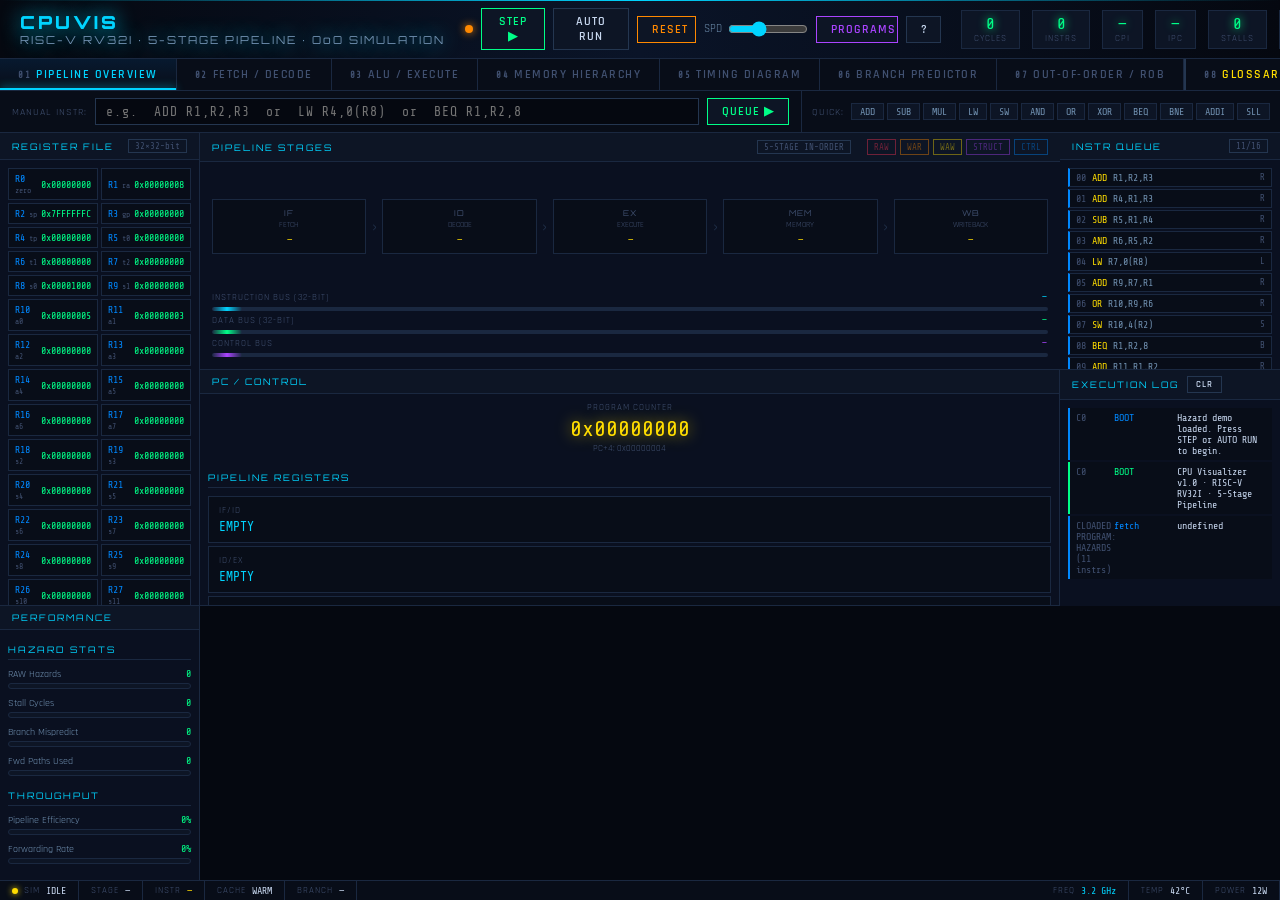
==== commit c08401d7: "added glossary and program templates" ====
--- a/cpu-visualizer/index.html
+++ b/cpu-visualizer/index.html
@@ -1191,6 +1191,214 @@
     flex-shrink: 0;
   }
   .help-desc { color: var(--text2); }
+
+  /* ============================================================
+     SORT OVERLAY
+  ============================================================ */
+  #sortOverlay {
+    position: absolute;
+    inset: 0;
+    z-index: 50;
+    display: none;
+    flex-direction: column;
+    pointer-events: none;
+  }
+  #sortOverlay.active { display: flex; }
+
+  /* The visual bar panel — sits above the pipeline */
+  .sort-bar-panel {
+    background: rgba(5,8,16,0.97);
+    border-bottom: 2px solid var(--accent);
+    padding: 10px 16px 8px;
+    flex-shrink: 0;
+    pointer-events: all;
+    box-shadow: 0 4px 30px rgba(0,212,255,0.12);
+  }
+  .sort-bar-header {
+    display: flex;
+    align-items: center;
+    gap: 12px;
+    margin-bottom: 8px;
+  }
+  .sort-bar-title {
+    font-family: 'Orbitron', sans-serif;
+    font-size: 10px;
+    letter-spacing: 2px;
+    color: var(--accent);
+    text-transform: uppercase;
+  }
+  .sort-bar-meta {
+    font-family: 'Share Tech Mono', monospace;
+    font-size: 10px;
+    color: var(--text3);
+  }
+  .sort-bar-meta span { color: var(--yellow); }
+  .sort-bar-close {
+    margin-left: auto;
+    font-size: 10px;
+    padding: 3px 10px;
+    border: 1px solid var(--border2);
+    background: var(--bg3);
+    color: var(--text2);
+    cursor: pointer;
+    font-family: 'Rajdhani', sans-serif;
+    font-weight: 600;
+    letter-spacing: 1px;
+    pointer-events: all;
+  }
+  .sort-bar-close:hover { border-color: var(--red); color: var(--red); }
+
+  .sort-bars-container {
+    display: flex;
+    align-items: flex-end;
+    gap: 6px;
+    height: 80px;
+    padding: 0 4px;
+  }
+  .sort-bar-wrap {
+    display: flex;
+    flex-direction: column;
+    align-items: center;
+    gap: 3px;
+    flex: 1;
+    height: 100%;
+    justify-content: flex-end;
+  }
+  .sort-bar-val {
+    font-family: 'Share Tech Mono', monospace;
+    font-size: 9px;
+    color: var(--text3);
+    transition: color 0.3s;
+  }
+  .sort-bar-el {
+    width: 100%;
+    border-radius: 2px 2px 0 0;
+    transition: height 0.35s cubic-bezier(0.34, 1.56, 0.64, 1), background 0.3s, box-shadow 0.3s;
+    position: relative;
+  }
+  .sort-bar-el.comparing {
+    background: var(--yellow) !important;
+    box-shadow: 0 0 12px rgba(255,221,0,0.6);
+  }
+  .sort-bar-el.swapping {
+    background: var(--red) !important;
+    box-shadow: 0 0 16px rgba(255,51,85,0.7);
+    animation: swapPulse 0.4s ease;
+  }
+  .sort-bar-el.sorted {
+    background: var(--green) !important;
+    box-shadow: 0 0 8px rgba(0,255,136,0.4);
+  }
+  @keyframes swapPulse {
+    0% { transform: scaleY(1.15); }
+    50% { transform: scaleY(0.9); }
+    100% { transform: scaleY(1); }
+  }
+  .sort-bar-idx {
+    font-family: 'Share Tech Mono', monospace;
+    font-size: 8px;
+    color: var(--text3);
+  }
+
+  /* The narrative panel — bottom strip, always visible when overlay active */
+  .narrative-panel {
+    flex: 1;
+    display: flex;
+    flex-direction: column;
+    min-height: 0;
+    pointer-events: all;
+    background: rgba(5,8,22,0.96);
+    border-top: 1px solid var(--border);
+  }
+
+  /* Pinned current state */
+  .narrative-current {
+    border-bottom: 1px solid var(--border);
+    padding: 10px 16px;
+    flex-shrink: 0;
+    background: var(--bg3);
+  }
+  .narrative-algo {
+    font-size: 13px;
+    font-weight: 600;
+    color: var(--text);
+    line-height: 1.5;
+    margin-bottom: 4px;
+  }
+  .narrative-algo .highlight-green { color: var(--green); font-family: 'Share Tech Mono', monospace; }
+  .narrative-algo .highlight-yellow { color: var(--yellow); font-family: 'Share Tech Mono', monospace; }
+  .narrative-algo .highlight-red { color: var(--red); font-family: 'Share Tech Mono', monospace; }
+  .narrative-algo .highlight-accent { color: var(--accent); font-family: 'Share Tech Mono', monospace; }
+  .narrative-algo .highlight-orange { color: var(--orange); font-family: 'Share Tech Mono', monospace; }
+  .narrative-detail {
+    font-size: 11px;
+    color: var(--text2);
+    line-height: 1.6;
+  }
+  .narrative-tags {
+    display: flex;
+    gap: 4px;
+    flex-wrap: wrap;
+    margin-top: 5px;
+  }
+  .narrative-tag {
+    font-family: 'Share Tech Mono', monospace;
+    font-size: 9px;
+    padding: 2px 7px;
+    border: 1px solid;
+    border-radius: 1px;
+  }
+  .narrative-tag.stall { border-color: var(--red); color: var(--red); background: rgba(255,51,85,0.08); }
+  .narrative-tag.fwd { border-color: var(--accent); color: var(--accent); background: rgba(0,212,255,0.08); }
+  .narrative-tag.swap { border-color: var(--orange); color: var(--orange); background: rgba(255,136,0,0.08); }
+  .narrative-tag.nswap { border-color: var(--green); color: var(--green); background: rgba(0,255,136,0.06); }
+  .narrative-tag.branch { border-color: var(--yellow); color: var(--yellow); background: rgba(255,221,0,0.06); }
+  .narrative-tag.load { border-color: var(--purple); color: var(--purple); background: rgba(170,68,255,0.08); }
+  .narrative-tag.store { border-color: var(--orange); color: var(--orange); background: rgba(255,136,0,0.08); }
+  .narrative-tag.alu { border-color: var(--text3); color: var(--text3); }
+
+  /* History scroll */
+  .narrative-history {
+    flex: 1;
+    overflow-y: auto;
+    padding: 6px 16px;
+    display: flex;
+    flex-direction: column;
+    gap: 2px;
+    scrollbar-width: thin;
+    scrollbar-color: var(--border2) transparent;
+  }
+  .narrative-hist-entry {
+    display: flex;
+    gap: 10px;
+    align-items: flex-start;
+    padding: 5px 8px;
+    background: var(--bg2);
+    border-left: 3px solid var(--border);
+    font-size: 11px;
+    animation: narrativeIn 0.25s ease;
+  }
+  @keyframes narrativeIn {
+    from { opacity: 0; transform: translateY(-4px); }
+    to   { opacity: 1; transform: translateY(0); }
+  }
+  .narrative-hist-entry.type-stall { border-color: var(--red); }
+  .narrative-hist-entry.type-swap  { border-color: var(--orange); }
+  .narrative-hist-entry.type-compare { border-color: var(--yellow); }
+  .narrative-hist-entry.type-fwd   { border-color: var(--accent); }
+  .narrative-hist-entry.type-branch { border-color: var(--green); }
+  .narrative-hist-entry.type-load  { border-color: var(--purple); }
+  .narrative-hist-entry.type-info  { border-color: var(--text3); }
+  .nh-cycle {
+    font-family: 'Share Tech Mono', monospace;
+    font-size: 9px;
+    color: var(--text3);
+    flex-shrink: 0;
+    width: 34px;
+    padding-top: 1px;
+  }
+  .nh-text { color: var(--text2); line-height: 1.55; flex: 1; }
+  .nh-text b { color: var(--text); font-weight: 600; }
 </style>
 </head>
 <body>
@@ -1209,6 +1417,7 @@
       <span>SPD</span>
       <input type="range" id="speedSlider" min="100" max="2000" value="800" oninput="updateSpeed(this.value)">
     </div>
+    <button class="btn" style="border-color:var(--purple);color:var(--purple);" onclick="showPrograms()">PROGRAMS</button>
     <button class="btn" onclick="showHelp()">?</button>
   </div>
   <div class="clock-display">
@@ -1230,6 +1439,7 @@
   <div class="tab" onclick="switchTab('timing')"><span class="tab-num">05</span>TIMING DIAGRAM</div>
   <div class="tab" onclick="switchTab('branch')"><span class="tab-num">06</span>BRANCH PREDICTOR</div>
   <div class="tab" onclick="switchTab('ooo')"><span class="tab-num">07</span>OUT-OF-ORDER / ROB</div>
+  <div class="tab" onclick="switchTab('glossary')" style="border-left:2px solid var(--border2);color:var(--yellow);"><span class="tab-num" style="color:var(--text3);">08</span>GLOSSARY</div>
 </div>
 
 <!-- CONTENT -->
@@ -1238,17 +1448,15 @@
   <!-- TAB 1: PIPELINE OVERVIEW -->
   <div class="tab-panel active" id="tab-overview">
     <div style="display:flex; flex-direction:column; height:100%; overflow:hidden;">
-      <!-- Instruction input -->
-      <div style="display:flex; gap:0; border-bottom:1px solid var(--border); flex-shrink:0;">
-        <div style="flex:1; padding:8px; background:var(--bg2); border-right:1px solid var(--border);">
-          <div style="font-size:10px; color:var(--text3); letter-spacing:1px; text-transform:uppercase; margin-bottom:4px;">ADD INSTRUCTION</div>
-          <div class="instr-row">
-            <input class="instr-input" id="instrInputMain" placeholder="ADD R1, R2, R3" onkeydown="if(event.key==='Enter')addInstruction()">
-            <button class="btn green" onclick="addInstruction()">QUEUE</button>
-          </div>
+      <!-- Instruction input bar -->
+      <div style="display:flex; gap:0; border-bottom:1px solid var(--border); flex-shrink:0; background:var(--bg2);">
+        <div style="padding:7px 12px; display:flex; align-items:center; gap:8px; flex:1;">
+          <div style="font-size:10px; color:var(--text3); letter-spacing:1px; text-transform:uppercase; white-space:nowrap; flex-shrink:0;">MANUAL INSTR:</div>
+          <input class="instr-input" id="instrInputMain" style="flex:1;" placeholder="e.g.  ADD R1,R2,R3  or  LW R4,0(R8)  or  BEQ R1,R2,8" onkeydown="if(event.key==='Enter')addInstruction()">
+          <button class="btn green" style="white-space:nowrap;" onclick="addInstruction()">QUEUE ▶</button>
         </div>
-        <div style="padding:8px; background:var(--bg2); display:flex; flex-wrap:wrap; gap:3px; align-items:flex-start; max-width:600px;">
-          <div style="font-size:10px; color:var(--text3); letter-spacing:1px; width:100%; margin-bottom:2px;">QUICK INSTRS:</div>
+        <div style="display:flex; align-items:center; gap:3px; padding:7px 10px; border-left:1px solid var(--border); flex-shrink:0;">
+          <span style="font-size:10px; color:var(--text3); letter-spacing:1px; text-transform:uppercase; margin-right:4px;">QUICK:</span>
           <button class="preset-btn" onclick="queuePreset('ADD R1,R2,R3')">ADD</button>
           <button class="preset-btn" onclick="queuePreset('SUB R4,R1,R2')">SUB</button>
           <button class="preset-btn" onclick="queuePreset('MUL R5,R3,R4')">MUL</button>
@@ -1259,13 +1467,8 @@
           <button class="preset-btn" onclick="queuePreset('XOR R9,R1,R7')">XOR</button>
           <button class="preset-btn" onclick="queuePreset('BEQ R1,R2,8')">BEQ</button>
           <button class="preset-btn" onclick="queuePreset('BNE R3,R4,12')">BNE</button>
-          <button class="preset-btn" onclick="queuePreset('JAL R1,0')">JAL</button>
           <button class="preset-btn" onclick="queuePreset('ADDI R1,R2,5')">ADDI</button>
           <button class="preset-btn" onclick="queuePreset('SLL R2,R1,3')">SLL</button>
-          <button class="preset-btn" onclick="queuePreset('SRL R3,R2,2')">SRL</button>
-          <button class="preset-btn" onclick="loadProgram('bubble')">LOAD: BUBBLE SORT</button>
-          <button class="preset-btn" onclick="loadProgram('fib')">LOAD: FIBONACCI</button>
-          <button class="preset-btn" onclick="loadProgram('hazards')">LOAD: HAZARD DEMO</button>
         </div>
       </div>
 
@@ -1984,9 +2187,48 @@
     </div>
   </div>
 
+  <!-- TAB 8: GLOSSARY -->
+  <div class="tab-panel" id="tab-glossary" style="flex-direction:column; overflow:hidden;">
+    <div style="display:flex; height:100%; overflow:hidden;">
+
+      <!-- Left nav -->
+      <div style="width:200px; flex-shrink:0; background:var(--bg2); border-right:1px solid var(--border); overflow-y:auto; display:flex; flex-direction:column;">
+        <div style="padding:10px 12px; font-family:'Orbitron',sans-serif; font-size:9px; letter-spacing:2px; color:var(--accent); border-bottom:1px solid var(--border); flex-shrink:0;">SECTIONS</div>
+        <div id="glossaryNav" style="display:flex; flex-direction:column;"></div>
+      </div>
+
+      <!-- Right content -->
+      <div id="glossaryContent" style="flex:1; overflow-y:auto; padding:0; scrollbar-width:thin; scrollbar-color:var(--border2) transparent;"></div>
+    </div>
+  </div>
+
+  <!-- SORT / PROGRAM OVERLAY — floats above the pipeline on Tab 01 -->
+  <div id="sortOverlay">
+    <div class="sort-bar-panel">
+      <div class="sort-bar-header">
+        <div class="sort-bar-title" id="sortOverlayTitle">BUBBLE SORT</div>
+        <div class="sort-bar-meta">
+          PASS <span id="sortPassNum">—</span>&nbsp;/&nbsp;<span id="sortPassTotal">—</span>
+          &nbsp;·&nbsp; COMPARISONS <span id="sortCmpCount">0</span>
+          &nbsp;·&nbsp; SWAPS <span id="sortSwapCount">0</span>
+        </div>
+        <div id="sortArrayState" style="font-family:'Share Tech Mono',monospace; font-size:11px; color:var(--yellow); margin-left:12px;">—</div>
+        <button class="sort-bar-close" onclick="closeSortOverlay()">HIDE ✕</button>
+      </div>
+      <div style="display:flex; gap:4px; align-items:flex-end; height:90px; padding:0 8px 0;" id="sortBarsContainer"></div>
+    </div>
+    <div class="narrative-panel">
+      <div class="narrative-current">
+        <div class="narrative-algo" id="narrativeAlgo">Waiting for program to start…</div>
+        <div class="narrative-detail" id="narrativeDetail"></div>
+        <div class="narrative-tags" id="narrativeTags"></div>
+      </div>
+      <div class="narrative-history" id="narrativeHistory"></div>
+    </div>
+  </div>
+
 </div>
 
-<!-- STATUS BAR -->
 <div class="status-bar">
   <div class="status-item"><div class="status-dot" id="simStatusDot"></div><div class="status-label">SIM</div><div class="status-val" id="simStatusVal">IDLE</div></div>
   <div class="status-item"><div class="status-label">STAGE</div><div class="status-val" id="currentStageVal">—</div></div>
@@ -1996,6 +2238,76 @@
   <div class="status-item" style="margin-left:auto;"><div class="status-label">FREQ</div><div class="status-val c-accent">3.2 GHz</div></div>
   <div class="status-item"><div class="status-label">TEMP</div><div class="status-val" id="tempVal">42°C</div></div>
   <div class="status-item"><div class="status-label">POWER</div><div class="status-val" id="powerVal">12W</div></div>
+</div>
+
+<!-- PROGRAMS MODAL -->
+<div class="help-overlay" id="programsOverlay" onclick="this.classList.remove('show')">
+  <div class="help-box" style="max-width:620px;" onclick="event.stopPropagation()">
+    <h2>SELECT PROGRAM</h2>
+    <p style="font-size:12px;color:var(--text3);margin-bottom:16px;letter-spacing:0.5px;">Each program is compiled to RISC-V RV32I instructions and loaded into the fetch queue. The CPU will loop continuously.</p>
+
+    <!-- Program cards -->
+    <div style="display:flex;flex-direction:column;gap:8px;">
+
+      <!-- BUBBLE SORT -->
+      <div style="border:1px solid var(--border2);background:var(--bg2);padding:12px;cursor:pointer;transition:all 0.2s;" id="card-bubble"
+           onmouseenter="this.style.borderColor='var(--accent)'" onmouseleave="this.style.borderColor='var(--border2)'">
+        <div style="display:flex;align-items:center;gap:10px;margin-bottom:8px;">
+          <div style="font-family:'Orbitron',sans-serif;font-size:11px;color:var(--accent);letter-spacing:2px;">BUBBLE SORT</div>
+          <div style="font-size:9px;color:var(--text3);border:1px solid var(--border);padding:1px 6px;">MEMORY · BRANCHES · LOAD-USE HAZARDS</div>
+        </div>
+        <div style="font-size:11px;color:var(--text2);margin-bottom:10px;">Sorts a user-defined integer array in-place. Heavy on LW/SW pairs, BLT branches, and load-use stalls — great for watching the hazard detection unit.</div>
+        <div style="display:flex;align-items:center;gap:8px;">
+          <label style="font-size:10px;color:var(--text3);letter-spacing:1px;text-transform:uppercase;white-space:nowrap;">ARRAY INPUT:</label>
+          <input id="bubbleArrayInput" class="instr-input" style="flex:1;font-size:12px;" placeholder="e.g.  5, 3, 8, 1, 9, 2, 7, 4" value="5, 3, 8, 1, 9, 2, 7, 4">
+          <span style="font-size:10px;color:var(--text3);">integers, comma-separated</span>
+        </div>
+        <div style="margin-top:8px;">
+          <button class="btn green" style="width:100%;" onclick="launchBubbleSort()">LOAD & RUN BUBBLE SORT ▶</button>
+        </div>
+      </div>
+
+      <!-- DOT PRODUCT -->
+      <div style="border:1px solid var(--border2);background:var(--bg2);padding:12px;cursor:pointer;transition:all 0.2s;" id="card-dot"
+           onmouseenter="this.style.borderColor='var(--purple)'" onmouseleave="this.style.borderColor='var(--border2)'">
+        <div style="display:flex;align-items:center;gap:10px;margin-bottom:8px;">
+          <div style="font-family:'Orbitron',sans-serif;font-size:11px;color:var(--purple);letter-spacing:2px;">DOT PRODUCT</div>
+          <div style="font-size:9px;color:var(--text3);border:1px solid var(--border);padding:1px 6px;">MUL UNIT · FORWARDING · L1 CACHE WARMUP</div>
+        </div>
+        <div style="font-size:11px;color:var(--text2);margin-bottom:10px;">Computes A·B for two 8-element vectors. Interleaved LW/MUL/ADD exposes the MUL functional unit, forwarding paths firing every cycle, and L1 cache warming up across sequential accesses.</div>
+        <div style="display:flex;align-items:center;gap:8px;">
+          <label style="font-size:10px;color:var(--text3);letter-spacing:1px;text-transform:uppercase;white-space:nowrap;">VEC A:</label>
+          <input id="dotVecA" class="instr-input" style="flex:1;font-size:12px;" placeholder="1, 2, 3, 4, 5, 6, 7, 8" value="1, 2, 3, 4, 5, 6, 7, 8">
+          <label style="font-size:10px;color:var(--text3);letter-spacing:1px;text-transform:uppercase;white-space:nowrap;">VEC B:</label>
+          <input id="dotVecB" class="instr-input" style="flex:1;font-size:12px;" placeholder="8, 7, 6, 5, 4, 3, 2, 1" value="8, 7, 6, 5, 4, 3, 2, 1">
+        </div>
+        <div style="margin-top:8px;">
+          <button class="btn" style="width:100%;border-color:var(--purple);color:var(--purple);" onclick="launchDotProduct()">LOAD & RUN DOT PRODUCT ▶</button>
+        </div>
+      </div>
+
+      <!-- XOR CIPHER -->
+      <div style="border:1px solid var(--border2);background:var(--bg2);padding:12px;cursor:pointer;transition:all 0.2s;" id="card-xor"
+           onmouseenter="this.style.borderColor='var(--yellow)'" onmouseleave="this.style.borderColor='var(--border2)'">
+        <div style="display:flex;align-items:center;gap:10px;margin-bottom:8px;">
+          <div style="font-family:'Orbitron',sans-serif;font-size:11px;color:var(--yellow);letter-spacing:2px;">XOR CIPHER</div>
+          <div style="font-size:9px;color:var(--text3);border:1px solid var(--border);padding:1px 6px;">XOR · SLL · SRL · PURE ALU SHOWCASE</div>
+        </div>
+        <div style="font-size:11px;color:var(--text2);margin-bottom:10px;">XOR-encrypts a sequence of values with a rolling key using XOR, SLL, and SRL. No memory stalls — almost every instruction is a pure ALU op with forwarding, showing peak pipeline throughput.</div>
+        <div style="display:flex;align-items:center;gap:8px;">
+          <label style="font-size:10px;color:var(--text3);letter-spacing:1px;text-transform:uppercase;white-space:nowrap;">PLAINTEXT:</label>
+          <input id="xorData" class="instr-input" style="flex:1;font-size:12px;" placeholder="e.g.  72, 101, 108, 108, 111" value="72, 101, 108, 108, 111">
+          <label style="font-size:10px;color:var(--text3);letter-spacing:1px;text-transform:uppercase;white-space:nowrap;">KEY:</label>
+          <input id="xorKey" class="instr-input" style="width:80px;font-size:12px;" placeholder="0xAB" value="0xAB">
+        </div>
+        <div style="margin-top:8px;">
+          <button class="btn" style="width:100%;border-color:var(--yellow);color:var(--yellow);" onclick="launchXorCipher()">LOAD & RUN XOR CIPHER ▶</button>
+        </div>
+      </div>
+
+    </div>
+    <button class="btn" style="margin-top:12px;width:100%;" onclick="document.getElementById('programsOverlay').classList.remove('show')">CANCEL</button>
+  </div>
 </div>
 
 <!-- HELP OVERLAY -->
@@ -2424,6 +2736,17 @@
     
     highlightHazard('raw');
     addLog(totalCycles, 'STALL', `Load-Use: ${pipeline.ID.mnem} R${pipeline.ID.rd} needed by ${pipeline.IF.mnem}`, 'hazard');
+
+    // Narrative for stall
+    if (sortOverlayActive) {
+      const loadInstr = pipeline.ID;
+      const consumerInstr = pipeline.IF;
+      pushNarrative('stall',
+        `<b>⚠ LOAD-USE STALL</b> — 1 cycle bubble inserted`,
+        `<b>${loadInstr.raw}</b> is in the Decode stage but its result won't be ready until Memory stage completes. <b>${consumerInstr.raw}</b> in Fetch needs that value right now. There's no way to forward it — the data literally doesn't exist yet. The CPU freezes the Fetch and Decode stages for 1 cycle and inserts a NOP bubble into Execute.`,
+        [{cls:'stall', label:'1-CYCLE STALL'}, {cls:'load', label:'LOAD-USE HAZARD'}, {cls:'alu', label:'NOP BUBBLE'}]
+      );
+    }
   } else {
     // Normal advance
     pipeline.WB = pipeline.MEM;
@@ -2437,6 +2760,16 @@
       if (fwdA.forward || fwdB.forward) {
         totalFwd++;
         fwdUsed++;
+        if (sortOverlayActive) {
+          const src = fwdA.forward ? fwdA.source : fwdB.source;
+          const val = fwdA.forward ? fwdA.value : fwdB.value;
+          const reg = fwdA.forward ? `R${exInstr.rs1}` : `R${exInstr.rs2}`;
+          pushNarrative('fwd',
+            `<b>Forwarding</b> ${reg}=<span class="highlight-accent">${val}</span> from <span class="highlight-accent">${src}</span> → EX`,
+            `${exInstr.raw} needs ${reg} but it hasn't been written to the register file yet. The forwarding unit detects this and routes the result directly from the ${src} pipeline register to the ALU input — no stall needed.`,
+            [{cls:'fwd', label:`${src} FORWARD`}, {cls:'alu', label:'NO STALL'}]
+          );
+        }
       }
     }
     pipeline.EX = pipeline.ID;
@@ -2517,6 +2850,43 @@
   // Update ALU display
   updateALUDisplay(instr, opA, opB, result, fwdA, fwdB);
   addLog(totalCycles, 'EX', `Execute: ${instr.raw} → ${result} (${instr.def.aluOp})`, 'execute');
+
+  // Sort narrative — SLT comparison result
+  if (sortOverlayActive && sortProgramType === 'bubble' && instr._sortMeta) {
+    const m = instr._sortMeta;
+    if (m.type === 'compare') {
+      sortCmpCount++;
+      const aVal = opA, bVal = opB; // rs1=R2 (arr[j+1]), rs2=R1 (arr[j]) for SLT R3,R2,R1
+      const needsSwap = result === 1;
+      renderSortBars(m.j, m.j + 1, -1, -1, sortSortedUpTo);
+      pushNarrative('compare',
+        `<b>Comparing</b> arr[${m.j}]=<span class="highlight-yellow">${registers[1]||opB}</span> vs arr[${m.j+1}]=<span class="highlight-yellow">${registers[2]||opA}</span> → ${needsSwap ? '<span class="highlight-red">SWAP NEEDED</span>' : '<span class="highlight-green">NO SWAP</span>'}`,
+        `ALU executes SLT (Set Less Than): is arr[${m.j+1}] < arr[${m.j}]? Result R3 = ${result}. ${needsSwap ? 'The elements are out of order — swap will happen.' : 'Elements are in order — BEQ will skip the swap instructions.'}`,
+        needsSwap
+          ? [{cls:'swap', label:'OUT OF ORDER'}, {cls:'alu', label:'SLT'}]
+          : [{cls:'nswap', label:'IN ORDER'}, {cls:'alu', label:'SLT'}]
+      );
+    }
+    if (m.type === 'pass_end') {
+      sortPass++;
+      sortSortedUpTo = sortArray.length - sortPass;
+      renderSortBars(-1, -1, -1, -1, sortSortedUpTo);
+      pushNarrative('info',
+        `<b>Pass ${m.pass+1} complete</b> — element <span class="highlight-green">${sortArray[sortSortedUpTo]}</span> has bubbled to its final position [${sortSortedUpTo}]`,
+        `After each full pass, the largest unsorted element is guaranteed to be in its correct position. ${sortPass < sortPassTotal ? `${sortPassTotal - sortPass} more passes needed.` : 'Array is fully sorted!'}`,
+        [{cls:'nswap', label:`PASS ${m.pass+1} DONE`}]
+      );
+    }
+    if (m.type === 'done') {
+      sortSortedUpTo = 0;
+      renderSortBars(-1, -1, -1, -1, 0);
+      pushNarrative('info',
+        `<b>SORT COMPLETE</b> — final array: <span class="highlight-green">[${sortArray.join(', ')}]</span>`,
+        `All ${sortPassTotal} passes completed. The array is now sorted in ascending order. Total comparisons: ${sortCmpCount}, total swaps: ${sortSwapCount}.`,
+        [{cls:'nswap', label:'SORTED ✓'}]
+      );
+    }
+  }
 
   // Branch evaluation
   if (instr.def.branch) {
@@ -2545,6 +2915,26 @@
     branchHistory.unshift({ instr: instr.raw, taken, predicted, cycle: totalCycles });
     if (branchHistory.length > 8) branchHistory.pop();
     renderBranchHistory();
+
+    // Narrative for sort branch
+    if (sortOverlayActive && sortProgramType === 'bubble' && instr._sortMeta) {
+      const m = instr._sortMeta;
+      if (m.type === 'branch') {
+        if (!taken) {
+          pushNarrative('branch',
+            `<b>BEQ: skip swap</b> — elements were in order, jumping past the 2 store instructions`,
+            `R3=0 means no swap is needed. BEQ R3,R0 is taken — the CPU jumps past the SW instructions. No memory writes for this comparison. The branch predictor ${predicted===taken?'correctly predicted this':'mispredicted this — 2 wasted cycles'}.`,
+            [{cls:'nswap', label:'NO SWAP'}, {cls:'branch', label:'BEQ TAKEN'}, predicted===taken?{cls:'nswap',label:'CORRECT PRED'}:{cls:'stall',label:'MISPREDICTED'}]
+          );
+        } else {
+          pushNarrative('branch',
+            `<b>BEQ: not taken</b> — proceeding to swap instructions`,
+            `R3=1 means a swap IS needed. BEQ R3,R0 is not taken — execution falls through to the two SW instructions that will perform the swap.`,
+            [{cls:'swap', label:'SWAP AHEAD'}, {cls:'branch', label:'BEQ NOT TAKEN'}]
+          );
+        }
+      }
+    }
   }
 }
 
@@ -2557,6 +2947,27 @@
     simulateCacheAccess('dcache', addr);
     addLog(totalCycles, 'MEM', `Load: ${key} → ${instr._loadVal}`, 'memory');
     logMemAccess('LW', addr, instr._loadVal);
+
+    // Narrative for bubble sort loads
+    if (sortOverlayActive && sortProgramType === 'bubble' && instr._sortMeta) {
+      const m = instr._sortMeta;
+      if (m.type === 'load_a') {
+        sortComparingIdx = [m.j, m.j + 1];
+        renderSortBars(m.j, m.j + 1, -1, -1, sortSortedUpTo);
+        pushNarrative('load',
+          `<b>Pass ${m.pass+1}</b> — Loading <span class="highlight-accent">arr[${m.j}]</span> = <span class="highlight-yellow">${instr._loadVal}</span> into R1`,
+          `${m.desc}. The CPU issues a load from data cache. This will cause a load-use stall — the next instruction (loading arr[${m.j+1}]) needs R1, but it won't be ready until the MEM stage completes.`,
+          [{cls:'load', label:'LW'}, {cls:'stall', label:'LOAD-USE STALL INCOMING'}]
+        );
+      } else if (m.type === 'load_b') {
+        renderSortBars(m.j, m.j + 1, -1, -1, sortSortedUpTo);
+        pushNarrative('load',
+          `<b>Pass ${m.pass+1}</b> — Loading <span class="highlight-accent">arr[${m.j+1}]</span> = <span class="highlight-yellow">${instr._loadVal}</span> into R2`,
+          `${m.desc}. Now both values are loaded. Next, SLT will compare them in the ALU — is arr[${m.j+1}] < arr[${m.j}]?`,
+          [{cls:'load', label:'LW'}]
+        );
+      }
+    }
   } else if (instr.def.memWrite) {
     let addr = instr._memAddr || (registers[instr.rs1] + instr.imm);
     let key = '0x' + (addr >>> 0).toString(16).toUpperCase();
@@ -2565,6 +2976,36 @@
     addLog(totalCycles, 'MEM', `Store: ${key} ← ${registers[instr.rs2]}`, 'memory');
     logMemAccess('SW', addr, registers[instr.rs2]);
     initDataMem();
+
+    // Narrative + visualizer update for bubble sort stores (the actual swap)
+    if (sortOverlayActive && sortProgramType === 'bubble' && instr._sortMeta) {
+      const m = instr._sortMeta;
+      const BASE = 0x1000;
+      if (m.type === 'swap_a' || m.type === 'swap_b') {
+        // Update our live sortArray mirror from memory
+        const n = sortArray.length;
+        for (let i = 0; i < n; i++) {
+          const k = '0x' + (BASE + i*4).toString(16).toUpperCase();
+          if (memory[k] !== undefined) sortArray[i] = memory[k];
+        }
+        if (m.type === 'swap_a') {
+          sortSwapCount++;
+          renderSortBars(-1, -1, m.j, m.j + 1, sortSortedUpTo);
+          pushNarrative('swap',
+            `<b>SWAP!</b> Pass ${m.pass+1}, positions [${m.j}] ↔ [${m.j+1}] — writing <span class="highlight-red">${registers[instr.rs2]}</span> to arr[${m.j}]`,
+            `arr[${m.j+1}] was smaller than arr[${m.j}], so the CPU swaps them. This requires two SW (store word) instructions. The first SW is writing now — arr[${m.j}] ← ${registers[instr.rs2]}.`,
+            [{cls:'swap', label:'SWAP'}, {cls:'store', label:'SW'}, {cls:'store', label:'SW PENDING'}]
+          );
+        } else {
+          renderSortBars(-1, -1, m.j, m.j + 1, sortSortedUpTo);
+          pushNarrative('swap',
+            `<b>SWAP complete</b> — writing <span class="highlight-red">${registers[instr.rs2]}</span> to arr[${m.j+1}]. Array now: <span class="highlight-yellow">[${sortArray.join(', ')}]</span>`,
+            `The second SW completes the swap. arr[${m.j+1}] ← ${registers[instr.rs2]}. The two elements have been exchanged in memory.`,
+            [{cls:'swap', label:'SWAP DONE'}, {cls:'store', label:'SW'}]
+          );
+        }
+      }
+    }
   }
 }
 
@@ -3344,13 +3785,19 @@
     document.getElementById('btnRun').classList.remove('active');
   } else {
     autoRunInterval = setInterval(() => {
+      // If queue is empty and pipeline is drained, reload the last program to loop
       if (instrQueue.length === 0 && !pipeline.IF && !pipeline.ID && !pipeline.EX && !pipeline.MEM && !pipeline.WB) {
-        clearInterval(autoRunInterval);
-        autoRunInterval = null;
-        document.getElementById('btnRun').textContent = 'AUTO RUN';
-        document.getElementById('btnRun').classList.remove('active');
-        addLog(totalCycles, 'SIM', 'All instructions completed', 'writeback');
-        return;
+        if (instructionMemory.length > 0) {
+          // Re-queue all instructions from instruction memory to loop
+          instrQueue = instructionMemory.map(i => parseInstr(i.raw)).filter(Boolean);
+          updateInstrQueueDisplay();
+          addLog(totalCycles, 'SIM', '── Program loop restart ──', 'writeback');
+        } else {
+          // Nothing to run, just keep ticking (idle cycles)
+          totalCycles++;
+          updateAll();
+          return;
+        }
       }
       step();
     }, speedMs);
@@ -3408,6 +3855,22 @@
   setText('df-opcode','—'); setText('df-rd','—'); setText('df-funct3','—');
   setText('df-rs1','—'); setText('df-rs2','—'); setText('df-funct7','—');
   
+  // Close sort overlay on reset
+  sortOverlayActive = false;
+  sortProgramType = '';
+  sortArray = []; sortArrayInitial = [];
+  sortCmpCount = 0; sortSwapCount = 0; sortPass = 0; sortSortedUpTo = -1;
+  const overlayEl = document.getElementById('sortOverlay');
+  if (overlayEl) overlayEl.classList.remove('active');
+  const nhEl = document.getElementById('narrativeHistory');
+  if (nhEl) nhEl.innerHTML = '';
+  const naEl = document.getElementById('narrativeAlgo');
+  if (naEl) naEl.innerHTML = 'Load a program to begin…';
+  const ndEl = document.getElementById('narrativeDetail');
+  if (ndEl) ndEl.innerHTML = '';
+  const ntEl = document.getElementById('narrativeTags');
+  if (ntEl) ntEl.innerHTML = '';
+
   addLog(0, 'SIM', 'Simulation reset', 'fetch');
 }
 
@@ -3417,40 +3880,618 @@
 }
 
 function switchTab(name) {
-  document.querySelectorAll('.tab').forEach((t,i) => {
-    t.classList.remove('active');
+  // Remove active from all tab buttons
+  document.querySelectorAll('.tab').forEach(t => t.classList.remove('active'));
+
+  // Hide ALL panels via inline style (overrides any lingering CSS)
+  const allPanelIds = ['tab-overview','tab-fetch','tab-alu','tab-memory','tab-timing','tab-branch','tab-ooo','tab-glossary'];
+  allPanelIds.forEach(id => {
+    let p = document.getElementById(id);
+    if (p) { p.classList.remove('active'); p.style.display = 'none'; }
   });
-  document.querySelectorAll('.tab-panel').forEach(p => p.classList.remove('active'));
-  
+
+  // Activate the correct tab button
+  const tabMap = { overview:0, fetch:1, alu:2, memory:3, timing:4, branch:5, ooo:6, glossary:7 };
   let tabs = document.querySelectorAll('.tab');
-  let panels = document.querySelectorAll('.tab-panel');
-  
-  const tabMap = { overview:0, fetch:1, alu:2, memory:3, timing:4, branch:5, ooo:6 };
   let idx = tabMap[name];
   if (tabs[idx]) tabs[idx].classList.add('active');
-  
+
+  // Show the selected panel with correct flex direction
   let panel = document.getElementById('tab-'+name);
   if (panel) {
     panel.classList.add('active');
-    panel.style.display = name === 'overview' ? 'flex' : 'flex';
-  }
-  
-  // Refresh panels
+    panel.style.display = 'flex';
+    if (name === 'timing' || name === 'overview' || name === 'glossary') {
+      panel.style.flexDirection = 'column';
+    } else {
+      panel.style.flexDirection = 'row';
+    }
+  }
+
+  // Hide sort overlay when leaving overview; show it back when returning
+  const overlayEl = document.getElementById('sortOverlay');
+  if (overlayEl) {
+    if (name === 'overview' && sortOverlayActive) {
+      overlayEl.classList.add('active');
+    } else {
+      overlayEl.classList.remove('active');
+    }
+  }
+
+  // Refresh panel-specific data
   if (name === 'memory') renderCache();
   if (name === 'timing') renderTimingDiagram();
   if (name === 'branch') { renderBTB(); renderBranchHistory(); }
   if (name === 'ooo') { renderROB(); renderRS(); renderRAT(); }
   if (name === 'fetch') { updateMemoryTable(); if (pipeline.ID) updateDecode(pipeline.ID); }
+  if (name === 'glossary') renderGlossary();
 }
 
 function showHelp() {
   document.getElementById('helpOverlay').classList.add('show');
 }
 
+function showPrograms() {
+  document.getElementById('programsOverlay').classList.add('show');
+}
+
 // ============================================================
-// BOOT
+// PROGRAM LAUNCHERS
 // ============================================================
+function parseUserInts(str) {
+  return str.split(/[\s,]+/).map(s => s.trim()).filter(Boolean).map(s => {
+    if (s.startsWith('0x') || s.startsWith('0X')) return parseInt(s, 16);
+    return parseInt(s) || 0;
+  });
+}
+
+// ============================================================
+// SORT OVERLAY STATE
+// ============================================================
+let sortOverlayActive = false;
+let sortArray = [];
+let sortArrayInitial = [];
+let sortCmpCount = 0;
+let sortSwapCount = 0;
+let sortPass = 0;
+let sortPassTotal = 0;
+let sortComparingIdx = [-1, -1];
+let sortSwappingIdx = [-1, -1];
+let sortSortedUpTo = -1;
+let sortProgramType = ''; // 'bubble' | 'dot' | 'xor'
+let narrativeHistory = [];
+let lastNarrativeType = '';
+
+// Track instruction semantics for narrative
+let sortInstrMap = []; // [{instrIdx, type, j, pass}]
+let sortInstrCursor = 0;
+
+function closeSortOverlay() {
+  sortOverlayActive = false;
+  document.getElementById('sortOverlay').classList.remove('active');
+}
+
+function openSortOverlay(title) {
+  sortOverlayActive = true;
+  document.getElementById('sortOverlayTitle').textContent = title;
+  document.getElementById('sortOverlay').classList.add('active');
+  // Make sure we're on tab overview
+  switchTab('overview');
+}
+
+function renderSortBars(comparingA, comparingB, swappingA, swappingB, sortedFrom) {
+  const container = document.getElementById('sortBarsContainer');
+  if (!container || !sortArray.length) return;
+
+  const maxVal = Math.max(...sortArray, 1);
+  const n = sortArray.length;
+
+  container.innerHTML = sortArray.map((val, i) => {
+    const heightPct = Math.max(8, Math.round((val / maxVal) * 100));
+    const isComparing = (i === comparingA || i === comparingB);
+    const isSwapping  = (i === swappingA  || i === swappingB);
+    const isSorted    = (sortedFrom >= 0 && i >= sortedFrom);
+
+    let cls = 'sort-bar-el';
+    let bg = '#1a3a5c';
+    if (isSwapping)  { cls += ' swapping';  bg = 'var(--red)'; }
+    else if (isComparing) { cls += ' comparing'; bg = 'var(--yellow)'; }
+    else if (isSorted)    { cls += ' sorted';    bg = 'var(--green)'; }
+    else { bg = `hsl(${200 + i*18},70%,40%)`; }
+
+    return `<div style="flex:1; display:flex; flex-direction:column; align-items:center; justify-content:flex-end; gap:2px; height:100%;">
+      <div style="font-family:'Share Tech Mono',monospace; font-size:9px; color:${isSwapping?'var(--red)':isComparing?'var(--yellow)':isSorted?'var(--green)':'var(--text3)'}; transition:color 0.3s;">${val}</div>
+      <div class="${cls}" style="width:100%; height:${heightPct}%; background:${bg};"></div>
+      <div style="font-family:'Share Tech Mono',monospace; font-size:8px; color:var(--text3);">[${i}]</div>
+    </div>`;
+  }).join('');
+
+  // Update meta
+  const arrStr = '[' + sortArray.join(', ') + ']';
+  document.getElementById('sortArrayState').textContent = arrStr;
+  document.getElementById('sortCmpCount').textContent = sortCmpCount;
+  document.getElementById('sortSwapCount').textContent = sortSwapCount;
+  document.getElementById('sortPassNum').textContent = sortPass + 1;
+  document.getElementById('sortPassTotal').textContent = sortPassTotal;
+}
+
+function pushNarrative(type, algo, detail, tags) {
+  // Update pinned current
+  const algoEl = document.getElementById('narrativeAlgo');
+  const detailEl = document.getElementById('narrativeDetail');
+  const tagsEl = document.getElementById('narrativeTags');
+  if (algoEl) algoEl.innerHTML = algo;
+  if (detailEl) detailEl.innerHTML = detail;
+  if (tagsEl) tagsEl.innerHTML = tags.map(t => `<div class="narrative-tag ${t.cls}">${t.label}</div>`).join('');
+
+  // Push to history
+  const histEl = document.getElementById('narrativeHistory');
+  if (!histEl) return;
+  const entry = document.createElement('div');
+  entry.className = `narrative-hist-entry type-${type}`;
+  entry.innerHTML = `<div class="nh-cycle">C${totalCycles}</div><div class="nh-text">${algo}</div>`;
+  histEl.insertBefore(entry, histEl.firstChild);
+  while (histEl.children.length > 60) histEl.removeChild(histEl.lastChild);
+}
+
+function launchBubbleSort() {
+  document.getElementById('programsOverlay').classList.remove('show');
+  resetSim();
+
+  let arr = parseUserInts(document.getElementById('bubbleArrayInput').value);
+  if (arr.length < 2) arr = [5,3,8,1,9,2,7,4];
+  if (arr.length > 8) arr = arr.slice(0, 8);
+  const n = arr.length;
+
+  // Store array in data memory
+  const BASE = 0x1000;
+  arr.forEach((v, i) => { memory['0x'+(BASE + i*4).toString(16).toUpperCase()] = v; });
+
+  // Init overlay state
+  sortArray = [...arr];
+  sortArrayInitial = [...arr];
+  sortCmpCount = 0;
+  sortSwapCount = 0;
+  sortPass = 0;
+  sortPassTotal = n - 1;
+  sortComparingIdx = [-1, -1];
+  sortSwappingIdx = [-1, -1];
+  sortSortedUpTo = -1;
+  sortProgramType = 'bubble';
+  narrativeHistory = [];
+
+  // Build fully unrolled instruction sequence WITH semantic metadata
+  // Each compare-swap group: LW a[j], LW a[j+1], SLT, BEQ, SW, SW
+  // The BEQ skips the two SWs if no swap needed.
+  // We track each instruction's role for the narrative engine.
+  let instrs = [];
+  sortInstrMap = [];
+
+  instrs.push(`ADDI R8,R0,${BASE}`);
+  sortInstrMap.push({ type:'init', desc:`Set R8 = 0x${BASE.toString(16).toUpperCase()} (base address of array)` });
+  instrs.push(`ADDI R10,R0,${n}`);
+  sortInstrMap.push({ type:'init', desc:`Set R10 = ${n} (array length)` });
+
+  for (let pass = 0; pass < n - 1; pass++) {
+    for (let j = 0; j < n - 1 - pass; j++) {
+      const off1 = j * 4, off2 = (j+1) * 4;
+      // Index into instrs for this group
+      const groupStart = instrs.length;
+      instrs.push(`LW R1,${off1}(R8)`);
+      sortInstrMap.push({ type:'load_a', pass, j, off: off1, desc:`Load arr[${j}] from addr 0x${(BASE+off1).toString(16).toUpperCase()} into R1` });
+      instrs.push(`LW R2,${off2}(R8)`);
+      sortInstrMap.push({ type:'load_b', pass, j, off: off2, desc:`Load arr[${j+1}] from addr 0x${(BASE+off2).toString(16).toUpperCase()} into R2` });
+      instrs.push(`SLT R3,R2,R1`);
+      sortInstrMap.push({ type:'compare', pass, j, desc:`Compare: is arr[${j+1}] < arr[${j}]? Result → R3` });
+      instrs.push(`BEQ R3,R0,12`);
+      sortInstrMap.push({ type:'branch', pass, j, skipOffset: 2, desc:`If R3=0 (no swap needed), skip the next 2 store instructions` });
+      instrs.push(`SW R2,${off1}(R8)`);
+      sortInstrMap.push({ type:'swap_a', pass, j, off: off1, desc:`Write arr[${j+1}] (in R2) to position [${j}] — swap!` });
+      instrs.push(`SW R1,${off2}(R8)`);
+      sortInstrMap.push({ type:'swap_b', pass, j, off: off2, desc:`Write arr[${j}] (in R1) to position [${j+1}] — swap complete` });
+    }
+    // Pass marker
+    instrs.push(`ADD R0,R0,R0`);
+    sortInstrMap.push({ type:'pass_end', pass, desc:`End of pass ${pass+1} — largest unsorted element has bubbled to position [${n-1-pass}]` });
+  }
+  instrs.push(`ADD R15,R0,R0`);
+  sortInstrMap.push({ type:'done', desc:'Bubble sort complete — array is fully sorted' });
+
+  instrQueue = instrs.map(s => parseInstr(s)).filter(Boolean);
+  // Attach metadata to each parsed instruction
+  instrQueue.forEach((instr, i) => { instr._sortMeta = sortInstrMap[i] || null; });
+  instructionMemory = instrQueue.map(instr => ({...instr}));
+  updateInstrQueueDisplay();
+  updateMemoryTable();
+  initDataMem();
+
+  openSortOverlay('BUBBLE SORT');
+  renderSortBars(-1, -1, -1, -1, -1);
+
+  pushNarrative('info',
+    `<b>Bubble Sort starting</b> — array: <span class="highlight-yellow">[${arr.join(', ')}]</span>`,
+    `The CPU will make ${n-1} passes through the array. Each pass compares adjacent elements and swaps them if they're in the wrong order. Largest elements "bubble up" to the end. Total instructions: <b>${instrs.length}</b>.`,
+    [{cls:'alu', label:'ADDI×2'}, {cls:'load', label:`${(n-1)*(n)/2*2} LW`}, {cls:'store', label:`up to ${(n-1)*(n)/2*2} SW`}]
+  );
+
+  addLog(0, 'PROG', `Bubble Sort: [${arr.join(', ')}] → ${instrs.length} instructions`, 'writeback');
+  switchTab('overview');
+}
+
+
+function launchDotProduct() {
+  document.getElementById('programsOverlay').classList.remove('show');
+  resetSim();
+
+  let vecA = parseUserInts(document.getElementById('dotVecA').value);
+  let vecB = parseUserInts(document.getElementById('dotVecB').value);
+  if (vecA.length === 0) vecA = [1,2,3,4,5,6,7,8];
+  if (vecB.length === 0) vecB = [8,7,6,5,4,3,2,1];
+  const n = Math.min(vecA.length, vecB.length, 8);
+  vecA = vecA.slice(0, n);
+  vecB = vecB.slice(0, n);
+
+  const BASE_A = 0x1000;
+  const BASE_B = 0x1040;
+
+  // Store vectors in memory
+  vecA.forEach((v, i) => { memory['0x'+(BASE_A + i*4).toString(16).toUpperCase()] = v; });
+  vecB.forEach((v, i) => { memory['0x'+(BASE_B + i*4).toString(16).toUpperCase()] = v; });
+
+  let instrs = [];
+  instrs.push(`ADDI R8,R0,${BASE_A}`);   // R8 = base of A
+  instrs.push(`ADDI R9,R0,${BASE_B}`);   // R9 = base of B
+  instrs.push(`ADD R15,R0,R0`);          // R15 = accumulator = 0
+
+  for (let i = 0; i < n; i++) {
+    const offA = i * 4;
+    const offB = i * 4;
+    instrs.push(`LW R1,${offA}(R8)`);    // load A[i]
+    instrs.push(`LW R2,${offB}(R9)`);    // load B[i]
+    instrs.push(`MUL R3,R1,R2`);         // R3 = A[i] * B[i]  — RAW on R1,R2: forwarding fires
+    instrs.push(`ADD R15,R15,R3`);       // accumulate         — RAW on R3: forwarding fires
+  }
+
+  instrs.push(`SW R15,0(R8)`);           // store result
+  instrs.push(`ADD R10,R15,R0`);         // move result to R10 (return val convention)
+
+  instrQueue = instrs.map(s => parseInstr(s)).filter(Boolean);
+  instructionMemory = [...instrQueue];
+  updateInstrQueueDisplay();
+  updateMemoryTable();
+  initDataMem();
+
+  const expected = vecA.reduce((acc, a, i) => acc + a * vecB[i], 0);
+  // Open overlay with dot product narrative
+  sortProgramType = 'dot';
+  sortOverlayActive = false; // dot product uses narrative only, no bar chart
+  openSortOverlay('DOT PRODUCT');
+  // Render a dot product "bar" showing the accumulator building up
+  sortArray = vecA; // reuse sortArray for vecA display
+  sortArrayInitial = [...vecA];
+  sortSortedUpTo = -1;
+  renderSortBars(-1,-1,-1,-1,-1);
+  document.getElementById('sortOverlayTitle').textContent = 'DOT PRODUCT  A·B';
+  document.getElementById('sortPassNum').textContent = '0';
+  document.getElementById('sortPassTotal').textContent = n;
+  document.getElementById('sortCmpCount').textContent = 'acc=0';
+  document.getElementById('sortSwapCount').textContent = `expected=${expected}`;
+  pushNarrative('info',
+    `<b>Dot Product starting</b> — A=[${vecA.join(',')}] · B=[${vecB.join(',')}]`,
+    `Computes the sum of element-wise products: ${vecA.map((a,i)=>`${a}×${vecB[i]}`).join(' + ')} = ${expected}. Watch the MUL functional unit activate every iteration, and forwarding paths fire as LW→MUL→ADD chains run back-to-back.`,
+    [{cls:'alu', label:'MUL×'+n}, {cls:'fwd', label:'FORWARDING HEAVY'}, {cls:'load', label:'LW×'+(n*2)}]
+  );
+  addLog(0, 'PROG', `Dot Product loaded: A·B, expected=${expected}`, 'writeback');
+}
+
+function launchXorCipher() {
+  document.getElementById('programsOverlay').classList.remove('show');
+  resetSim();
+
+  let data = parseUserInts(document.getElementById('xorData').value);
+  let keyStr = document.getElementById('xorKey').value.trim();
+  let key = keyStr.startsWith('0x') || keyStr.startsWith('0X') ? parseInt(keyStr,16) : parseInt(keyStr)||0xAB;
+  if (data.length === 0) data = [72,101,108,108,111];
+  if (data.length > 8) data = data.slice(0,8);
+  const n = data.length;
+
+  const BASE = 0x1000;
+  data.forEach((v, i) => { memory['0x'+(BASE + i*4).toString(16).toUpperCase()] = v; });
+
+  let instrs = [];
+  instrs.push(`ADDI R8,R0,${BASE}`);       // R8 = base
+  instrs.push(`ADDI R10,R0,${key & 0xFF}`); // R10 = initial key byte
+
+  for (let i = 0; i < n; i++) {
+    const off = i * 4;
+    instrs.push(`LW R1,${off}(R8)`);        // load plaintext[i]
+    instrs.push(`XOR R2,R1,R10`);           // R2 = plaintext XOR key   — RAW on R1: forwarding
+    instrs.push(`SLL R11,R10,3`);           // R11 = key << 3
+    instrs.push(`SRL R12,R10,5`);           // R12 = key >> 5
+    instrs.push(`OR R10,R11,R12`);          // R10 = rol(key,3) — rolling key  RAW on R11,R12
+    instrs.push(`XOR R10,R10,R2`);          // mix ciphertext back into key
+    instrs.push(`SW R2,${off}(R8)`);        // store ciphertext[i]
+  }
+
+  instrs.push(`ADD R15,R0,R0`); // done
+
+  instrQueue = instrs.map(s => parseInstr(s)).filter(Boolean);
+  instructionMemory = [...instrQueue];
+  updateInstrQueueDisplay();
+  updateMemoryTable();
+  initDataMem();
+
+  sortProgramType = 'xor';
+  sortArray = [...data];
+  sortArrayInitial = [...data];
+  sortSortedUpTo = -1;
+  openSortOverlay('XOR CIPHER');
+  renderSortBars(-1,-1,-1,-1,-1);
+  document.getElementById('sortPassNum').textContent = '0';
+  document.getElementById('sortPassTotal').textContent = n;
+  document.getElementById('sortCmpCount').textContent = '0 encrypted';
+  document.getElementById('sortSwapCount').textContent = `key=0x${key.toString(16).toUpperCase()}`;
+
+  pushNarrative('info',
+    `<b>XOR Cipher starting</b> — encrypting <span class="highlight-yellow">[${data.join(', ')}]</span> with rolling key <span class="highlight-accent">0x${key.toString(16).toUpperCase()}</span>`,
+    `Each byte is XOR'd with the current key. The key rolls forward each iteration using bit rotations (SLL, SRL) and XOR mixing — so the same plaintext byte encrypts differently each pass. Watch the ALU tab: almost every cycle is a pure ALU operation with near-zero stalls. This is what peak pipeline throughput looks like.`,
+    [{cls:'alu', label:'XOR/SLL/SRL CHAIN'}, {cls:'fwd', label:'MAX FORWARDING'}, {cls:'nswap', label:'~0 STALLS'}]
+  );
+  addLog(0, 'PROG', `XOR Cipher: [${data.join(',')}] key=0x${key.toString(16).toUpperCase()}, ${instrs.length} instrs`, 'writeback');
+  switchTab('overview');
+
+
+  addLog(0, 'PROG', `XOR Cipher loaded: [${data.join(',')}] key=0x${key.toString(16).toUpperCase()}`, 'writeback');
+  addLog(0, 'PROG', `${instrs.length} instructions — pure ALU, max forwarding rate`, 'fetch');
+  switchTab('overview');
+}
+
+// ============================================================
+// GLOSSARY DATA + RENDERER
+// ============================================================
+const GLOSSARY = [
+  {
+    id: 'pipeline', label: 'Pipeline Architecture', color: '#00d4ff',
+    entries: [
+      { term: 'Instruction Pipeline', def: 'A technique where multiple instructions are overlapped in execution. Like an assembly line, different stages of different instructions execute simultaneously. A 5-stage pipeline can have up to 5 instructions in-flight at once, theoretically achieving 1 IPC (instruction per cycle) when no hazards exist.' },
+      { term: '5-Stage RISC Pipeline', def: 'The classic design used in MIPS, RISC-V, and early ARM processors. Stages: IF (Instruction Fetch), ID (Instruction Decode / Register Read), EX (Execute / ALU), MEM (Memory Access), WB (Write Back). Each stage takes exactly one clock cycle in the ideal case.' },
+      { term: 'IF — Instruction Fetch', def: 'The CPU reads the instruction at the address stored in the Program Counter (PC) from the instruction cache (I-Cache). The PC is then incremented by 4 (for 32-bit instructions). If the cache misses, the pipeline stalls while the instruction is fetched from L2 or DRAM.' },
+      { term: 'ID — Instruction Decode', def: 'The fetched instruction bits are decoded to identify the operation, source registers (rs1, rs2), destination register (rd), and immediate values. The register file is read simultaneously. The control unit generates all control signals (RegWrite, MemRead, ALUSrc, Branch, etc.) in this stage.' },
+      { term: 'EX — Execute', def: 'The ALU performs the operation specified by the decoded instruction. For arithmetic/logic ops, this is the computation itself. For memory ops (LW/SW), it computes the effective address (base + offset). For branches, it evaluates the condition and computes the branch target address.' },
+      { term: 'MEM — Memory Access', def: 'For load instructions (LW, LH, LB), data is read from the D-Cache. For store instructions (SW, SH, SB), data is written to the D-Cache. Instructions that do not access memory pass through this stage without doing anything meaningful — the result from EX flows through unchanged.' },
+      { term: 'WB — Write Back', def: 'The result of the operation is written back to the destination register in the register file. For loads, this is the value read from memory. For ALU ops, it is the computed result. This is the final stage — after WB, the instruction is committed and its effect is architecturally visible.' },
+      { term: 'Pipeline Register', def: 'A set of flip-flops between pipeline stages that hold the output of one stage for the input of the next. The four pipeline registers are: IF/ID, ID/EX, EX/MEM, MEM/WB. Each register is updated on every clock edge, advancing all in-flight instructions simultaneously.' },
+      { term: 'Pipeline Throughput', def: 'In an ideal pipeline with no hazards, throughput approaches 1 instruction per cycle (IPC = 1). The latency for a single instruction is still 5 cycles, but the throughput is 1 new instruction completing per cycle after the pipeline is full.' },
+      { term: 'Pipeline Depth', def: 'The number of stages. Deeper pipelines allow higher clock frequencies because each stage does less work. But they also increase the branch misprediction penalty and the CPI impact of stalls. Shallow pipelines (3-5 stages) have lower penalties but lower max frequency. Intel Pentium 4 used a 31-stage pipeline; modern chips use 10-19 stages.' },
+      { term: 'CPI — Cycles Per Instruction', def: 'The average number of clock cycles required to execute one instruction. Ideal CPI = 1.0 for a pipelined processor. Hazards push CPI above 1. CPI = Total Cycles / Total Instructions Committed. A CPI of 1.5 means on average 0.5 extra cycles per instruction due to stalls and mispredictions.' },
+      { term: 'IPC — Instructions Per Cycle', def: 'The reciprocal of CPI: IPC = 1 / CPI = Instructions / Cycles. Higher is better. A scalar in-order pipeline peaks at IPC=1. Superscalar out-of-order processors (like modern Intel/AMD) can sustain IPC > 4 by issuing multiple instructions per cycle.' },
+      { term: 'Pipeline Flush', def: 'When a branch is mispredicted or an exception occurs, all instructions fetched after the bad branch must be discarded. The pipeline registers for those instructions are cleared (set to NOP/bubble). The cost equals the number of stages between IF and the point where the misprediction was detected.' },
+      { term: 'Bubble / NOP Injection', def: 'When a stall is needed (e.g., load-use hazard), a bubble — essentially a NOP (no-operation) — is inserted into the pipeline. The bubble propagates through the pipeline doing nothing, wasting one cycle of throughput per bubble inserted. This keeps downstream stages from operating on invalid data.' },
+    ]
+  },
+  {
+    id: 'hazards', label: 'Hazards & Forwarding', color: '#ff3355',
+    entries: [
+      { term: 'Pipeline Hazard', def: 'A condition that prevents the next instruction from executing in the following clock cycle. Three types: structural hazards (resource conflict), data hazards (dependency between instructions), and control hazards (branches/jumps). Hazards reduce IPC below the ideal of 1.0.' },
+      { term: 'RAW Hazard — Read After Write', def: 'The most common data hazard. Instruction B tries to read a register that instruction A (earlier in the pipeline) has not finished writing yet. Example: ADD R1,R2,R3 followed immediately by SUB R4,R1,R5. R1 will not be written by ADD until WB, but SUB needs R1 in ID two cycles earlier.' },
+      { term: 'WAR Hazard — Write After Read', def: 'Instruction B writes a register that instruction A (earlier) still needs to read. In a simple in-order pipeline, WAR does not actually cause problems because reads (ID stage) happen before writes (WB stage). WAR hazards become real problems in out-of-order execution where instruction order is rearranged.' },
+      { term: 'WAW Hazard — Write After Write', def: 'Two instructions both write to the same register. If instruction B completes before instruction A (possible in out-of-order or with variable-latency functional units), the register ends up with stale data. Solved by register renaming in OoO processors.' },
+      { term: 'Structural Hazard', def: 'Two instructions need the same hardware resource at the same time. Example: a processor with only one memory port cannot simultaneously fetch an instruction (IF stage) and access data memory (MEM stage). Solved by duplicating resources (separate I-cache and D-cache) or stalling.' },
+      { term: 'Control Hazard', def: 'Caused by branch and jump instructions. After fetching a branch, the processor does not know which instruction to fetch next until the branch resolves (typically in EX stage). Naively stalling costs 2 cycles per branch. Branch prediction reduces this penalty by speculatively fetching the predicted path.' },
+      { term: 'Load-Use Hazard', def: 'A specific and unavoidable RAW hazard. A load instruction (LW) does not produce its result until the end of the MEM stage. If the very next instruction needs that loaded value, there is no way to forward it in time — the data simply does not exist yet when the consumer reaches EX. This ALWAYS costs exactly 1 stall cycle, even with full forwarding.' },
+      { term: 'Data Forwarding (Bypassing)', def: 'Instead of waiting for a value to be written to the register file, forwarding routes the result directly from the pipeline register where it was just computed to the stage that needs it. EX/MEM to EX forwarding catches results 1 cycle early; MEM/WB to EX forwarding catches them 2 cycles early. Forwarding eliminates most RAW stalls except load-use.' },
+      { term: 'EX/MEM → EX Forwarding', def: 'The most common forwarding path. When an instruction in EX needs a register that was just computed by the instruction currently in MEM, the result is forwarded from the EX/MEM pipeline register directly to the ALU input mux. This handles the case of back-to-back dependent instructions without stalling.' },
+      { term: 'MEM/WB → EX Forwarding', def: 'Handles the case where there is one instruction between the producer and consumer. The result is forwarded from the MEM/WB pipeline register to the EX stage ALU input mux.' },
+      { term: 'Hazard Detection Unit', def: 'Hardware logic in the ID stage that checks if a load instruction in EX will cause a load-use hazard with the instruction currently being decoded. If detected, it: (1) inserts a bubble into EX, (2) stalls the IF and ID stages (prevents the PC from incrementing), and (3) lets the load complete normally before the dependent instruction proceeds.' },
+      { term: 'Stall / Pipeline Interlock', def: 'When a hazard cannot be resolved by forwarding alone (load-use hazard, cache miss), the pipeline must stall. Implemented by: not updating the PC, not updating the IF/ID and ID/EX pipeline registers, and inserting NOP control signals into the EX stage for that cycle.' },
+      { term: 'Forwarding Mux (MUX)', def: 'A multiplexer at the ALU inputs that selects between: the value from the register file, the value forwarded from EX/MEM, or the value forwarded from MEM/WB. The forwarding unit generates 2-bit select signals for these muxes based on register dependency checks.' },
+    ]
+  },
+  {
+    id: 'fetch-decode', label: 'Fetch & Decode', color: '#0088ff',
+    entries: [
+      { term: 'Program Counter (PC)', def: 'A special-purpose register holding the memory address of the next instruction to fetch. In RISC-V, it advances by 4 bytes per instruction. On a taken branch or jump, the PC is set to the branch target address instead of PC+4.' },
+      { term: 'Instruction Encoding', def: 'RISC-V uses fixed 32-bit instruction words with 6 instruction formats: R-type (register ops), I-type (immediate/loads), S-type (stores), B-type (branches), U-type (upper immediate), J-type (jumps). The 7-bit opcode field [6:0] identifies which format and operation is used.' },
+      { term: 'Opcode [6:0]', def: 'The 7 least-significant bits of every RISC-V instruction. Determines the instruction class: 0110011 = R-type ALU, 0010011 = I-type ALU, 0000011 = Loads, 0100011 = Stores, 1100011 = Branches, 1101111 = JAL, 1100111 = JALR, 0110111 = LUI, 0010111 = AUIPC.' },
+      { term: 'funct3 [14:12]', def: 'A 3-bit field that further distinguishes operations within the same opcode class. For ALU ops, funct3 000 = ADD/SUB (distinguished by funct7), 001 = SLL, 010 = SLT, 100 = XOR, 101 = SRL/SRA, 110 = OR, 111 = AND.' },
+      { term: 'funct7 [31:25]', def: 'A 7-bit field in R-type instructions to distinguish operations with the same opcode and funct3. funct7 = 0000000 means ADD, funct7 = 0100000 means SUB. Also distinguishes SRL (logical, fills with 0) from SRA (arithmetic, fills with sign bit).' },
+      { term: 'rd [11:7]', def: 'The 5-bit destination register field. Specifies which of the 32 general-purpose registers receives the result. R0 (zero register) is hardwired to 0 — writes to R0 are silently discarded.' },
+      { term: 'rs1 [19:15]', def: 'The first source register field (5 bits). Specifies the register providing the first ALU operand, or the base address register for load/store instructions. The register file is read in the ID stage using this field.' },
+      { term: 'rs2 [24:20]', def: 'The second source register field (5 bits). Specifies the register providing the second ALU operand for R-type instructions, or the data register to be stored in SW/SH/SB instructions.' },
+      { term: 'Immediate Generation', def: 'The ID stage extracts and sign-extends the immediate value embedded in the instruction. Different formats scatter the immediate bits across different fields to keep rd, rs1, rs2 always in the same bit positions, simplifying decode. The immediate generator reassembles and sign-extends to 32 bits.' },
+      { term: 'Sign Extension', def: 'Expanding a shorter signed integer to a wider one while preserving its value. The sign bit (MSB) is replicated into all higher-order bits. A 12-bit immediate of -1 (0xFFF) sign-extends to 0xFFFFFFFF. Essential for correct negative offsets in loads, stores, and branches.' },
+      { term: 'Control Unit', def: 'Combinational logic in the ID stage that decodes opcode/funct3/funct7 to generate all control signals: RegWrite, MemRead, MemWrite, ALUSrc (register vs immediate), MemToReg (memory vs ALU result to register), Branch, Jump, ALUOp. Signals propagate through pipeline registers to control later stages.' },
+      { term: 'RegWrite Signal', def: 'A 1-bit control signal that enables writing to the destination register in WB. Set to 1 for arithmetic, logical, load, and jump-and-link instructions. Set to 0 for stores and branches. Writing to R0 is silently discarded by hardware.' },
+      { term: 'ALUSrc Signal', def: 'Selects whether the second ALU operand comes from the register file (rs2) or the sign-extended immediate. ALUSrc=0 for R-type (uses rs2). ALUSrc=1 for I-type, loads, stores (uses immediate).' },
+      { term: 'MemToReg Signal', def: 'Selects in WB whether the value written to the destination register comes from the ALU result (arithmetic/logical ops) or from data memory (load instructions). MemToReg=0 = write ALU result; MemToReg=1 = write memory read data.' },
+    ]
+  },
+  {
+    id: 'alu', label: 'ALU & Execution', color: '#ffdd00',
+    entries: [
+      { term: 'ALU — Arithmetic Logic Unit', def: 'The combinational logic circuit performing all arithmetic and logical operations. In RISC-V RV32I: addition (ADD/ADDI), subtraction (SUB), bitwise AND/OR/XOR, shifts (SLL, SRL, SRA), and set-less-than comparisons (SLT, SLTU). Produces a 32-bit result and condition flags (zero, negative, overflow, carry).' },
+      { term: 'ZERO Flag', def: 'Set when the ALU result is exactly zero. Used by BEQ (branch if equal) — BEQ computes rs1 - rs2 and branches if ZERO=1. Also used by BNE (branch if ZERO=0). In RISC-V, there is no architectural flag register; the branch unit evaluates the condition directly from the ALU result.' },
+      { term: 'NEGATIVE Flag', def: 'Set when bit 31 of the ALU result is 1, indicating a negative result in two\'s complement. Used internally for signed comparison (BLT, BGE). A negative subtraction result means rs1 < rs2.' },
+      { term: 'OVERFLOW Flag', def: 'Set when signed arithmetic produces a result that cannot be represented in 32 bits. ADD overflow occurs when two positive numbers produce a negative result (or two negatives produce a positive). RISC-V ADD/SUB intentionally ignore overflow — the programmer or compiler must detect it explicitly if needed.' },
+      { term: 'CARRY Flag', def: 'Set when unsigned arithmetic produces a carry out of bit 31. Indicates unsigned overflow. RISC-V does not have multi-precision arithmetic instructions — carry must be managed by software using SLTU (set-less-than unsigned) comparisons.' },
+      { term: 'ADD / ADDI', def: 'Integer addition. ADD R1,R2,R3 computes R1 = R2 + R3. ADDI R1,R2,5 computes R1 = R2 + 5. Overflow is silently ignored. The result is the low 32 bits of the true 64-bit sum. ADDI with a negative immediate is the RISC-V way to do subtraction by a constant (no SUBI instruction).' },
+      { term: 'SUB', def: 'Subtraction as addition with two\'s complement negation: A - B = A + (~B + 1). The ALU reuses the same adder for both ADD and SUB — just inverts B and sets carry-in to 1. Only available in R-type (register-register) form in RISC-V.' },
+      { term: 'SLL / SRL / SRA', def: 'Shift Left Logical (fill with 0s on right), Shift Right Logical (fill with 0s on left), Shift Right Arithmetic (fill with sign bit on left). All use a barrel shifter for single-cycle operation. Shift amount is the low 5 bits of rs2 or the immediate (values 0-31). SLL R1,R2,3 = R2 * 8.' },
+      { term: 'SLT / SLTU', def: 'Set Less Than. SLT R1,R2,R3 sets R1=1 if R2 < R3 (signed), else R1=0. SLTU uses unsigned comparison. Used to implement complex conditionals: compute a comparison result into a register, then branch on it with BEQ/BNE against R0. Avoids needing separate comparison instructions like RISC architectures that use condition codes.' },
+      { term: 'MUL (M Extension)', def: 'Integer multiply, part of the RISC-V M extension. MUL produces the lower 32 bits of the 64-bit product rs1 * rs2. Real hardware uses a pipelined multiplier (3-5 cycles) or a dedicated multiplier array. Multiplication is non-trivial hardware — a 32-bit multiplier has 32 rows of partial products that must be summed.' },
+      { term: 'Barrel Shifter', def: 'Hardware circuit that can shift by any amount in a single cycle. Implemented as log2(N) layers of 2:1 muxes. For a 32-bit shifter: layer 1 shifts by 16 or 0, layer 2 by 8 or 0, layer 3 by 4 or 0, layer 4 by 2 or 0, layer 5 by 1 or 0. Select signals come from the shift amount bits. Total: 5 MUX layers, single-cycle.' },
+      { term: 'Two\'s Complement', def: 'The standard encoding for signed integers. To negate: invert all bits and add 1. Key property: addition and subtraction work identically for signed and unsigned numbers using the same hardware — the ALU does not need separate signed/unsigned add units. Range for 32-bit: -2,147,483,648 to +2,147,483,647.' },
+      { term: 'Effective Address Calculation', def: 'For load/store instructions, the ALU computes: effective address = rs1 + sign_extended_offset. For LW R1,8(R2): EA = R2 + 8. This happens in EX stage; the computed address is used in MEM stage to access the data cache.' },
+      { term: 'ALU Operand MUX', def: 'Two multiplexers at ALU inputs handle forwarding. MUX A: selects register file output OR EX/MEM forwarded value OR MEM/WB forwarded value. MUX B: additionally selects sign-extended immediate for I/S/B-type instructions. The forwarding unit drives 2-bit select signals based on dependency detection.' },
+    ]
+  },
+  {
+    id: 'memory', label: 'Memory Hierarchy', color: '#ff8800',
+    entries: [
+      { term: 'Memory Hierarchy', def: 'Layered memory from fastest/smallest/most-expensive to slowest/largest/cheapest: Registers (0 cycles) → L1 Cache (1 cycle, ~0.5ns) → L2 Cache (10 cycles, ~5ns) → L3 Cache (40 cycles, ~20ns) → DRAM (200 cycles, ~100ns) → SSD (~100µs). Each level exploits temporal and spatial locality to hide the speed gap below it.' },
+      { term: 'Cache', def: 'A small, fast memory storing copies of recently-accessed data from slower memory. On a hit, data returns in 1-10 cycles. On a miss, data is fetched from the next level and the pipeline stalls. A 32KB L1 cache can hold 32,768 bytes. With 64-byte cache lines, that is 512 cache lines total.' },
+      { term: 'Cache Hit vs Miss', def: 'Hit: requested data found in cache, returned in 1 cycle (L1). Miss: data not found, must fetch from next level. Miss penalty: L1→L2 = ~9 cycles, L1→L3 = ~30 cycles, L1→DRAM = ~190 cycles. Even a 1% miss rate with 200-cycle DRAM penalty adds 2 cycles to AMAT. Hit rate is the fraction of accesses satisfied by the cache.' },
+      { term: 'Set-Associative Cache', def: 'Each memory address maps to exactly one set (determined by middle address bits), but within the set, data can occupy any of W ways. An 8-way set-associative cache with 64 sets has 512 total cache lines. Associativity reduces conflict misses vs. direct-mapped (1-way) while being simpler than fully-associative.' },
+      { term: 'Cache Line (Block)', def: 'The unit of transfer between cache levels. Typically 64 bytes (16 32-bit words). When a miss occurs, the entire 64-byte block containing the requested word is fetched from the next level. This exploits spatial locality — array elements near the accessed one are brought in for free.' },
+      { term: 'LRU Replacement Policy', def: 'Least Recently Used: evict the cache line that was accessed least recently when a miss requires making room. Approximates optimal (Bélády\'s) for workloads with temporal locality. Requires per-line access timestamps or a counter — in 8-way caches, LRU tracking uses 3 bits per line (values 0-7).' },
+      { term: 'Dirty Bit', def: 'Set when a cache line has been written (modified) but the change has not yet propagated to the next memory level. On eviction: dirty lines must be written back (write-back policy). Clean lines can be silently discarded (the next level has an up-to-date copy). Dirty evictions consume memory bandwidth.' },
+      { term: 'Valid Bit', def: 'One bit per cache line indicating whether it holds valid data. All valid bits start at 0 (cold cache). Set to 1 when data is loaded from memory. Cache invalidation (context switch, coherence, flush) clears valid bits, forcing the cache to re-fetch data from memory.' },
+      { term: 'Write-Back vs Write-Through', def: 'Write-back: writes go only to cache (set dirty bit); memory is updated only on eviction. Lower bandwidth, higher complexity. Write-through: every write updates both cache and memory immediately. Simpler but uses bandwidth on every write. Nearly all modern processors use write-back for L1-L3 and write-through at the DRAM interface.' },
+      { term: 'TLB — Translation Lookaside Buffer', def: 'A small fully-associative cache for virtual-to-physical address translations. A TLB hit (1 cycle) provides the physical page address. A TLB miss requires a page table walk in memory (10-100 cycles). Separate instruction TLB (ITLB) and data TLB (DTLB) allow simultaneous instruction fetch and data access. Typically 64-128 entries, each covering one 4KB page.' },
+      { term: 'Spatial Locality', def: 'Programs tend to access memory addresses near recently-accessed addresses. Array traversal: accessing A[i] means A[i+1] will likely be needed soon. Caches exploit this by loading entire 64-byte lines on a miss. Stride-1 access (sequential) achieves near-perfect spatial locality; stride-64+ access thrashes the cache.' },
+      { term: 'Temporal Locality', def: 'Programs tend to re-access the same memory location multiple times in a short window. Loop variables, frequently-called functions, and hot code paths have strong temporal locality. Caches keep recently-used data in fast memory, betting it will be accessed again before eviction.' },
+      { term: 'DRAM — Dynamic RAM', def: 'Each bit stored as a charge in a capacitor that leaks and must be refreshed periodically. Organized in rows and columns. Row activation (~15ns) + column select (~15ns) + precharge (~15ns) = ~45ns per random access = ~150 cycles at 3GHz. DRAM bandwidth (DDR5: ~100 GB/s) limits throughput for memory-intensive workloads.' },
+      { term: 'AMAT — Average Memory Access Time', def: 'AMAT = Hit_Time + Miss_Rate × Miss_Penalty (applied recursively through the hierarchy). Example: L1 hit time 1 cycle, L1 miss rate 1%, L2 hit time 10 cycles, L2 miss rate 5%, DRAM time 200 cycles. AMAT = 1 + 0.01 × (10 + 0.05 × 200) = 1 + 0.01 × 20 = 1.2 cycles average.' },
+      { term: 'Non-Blocking Cache', def: 'A cache that can handle multiple outstanding misses simultaneously. While waiting for miss 1 to be serviced from DRAM, the processor can continue executing (if OoO) and issue miss 2, miss 3, etc. Miss Status Holding Registers (MSHRs) track each outstanding miss. A 16-entry MSHR allows up to 16 cache misses in-flight simultaneously — critical for memory-level parallelism.' },
+    ]
+  },
+  {
+    id: 'branch', label: 'Branch Prediction', color: '#00ff88',
+    entries: [
+      { term: 'Branch Prediction', def: 'Guessing the outcome of a branch before it is evaluated, allowing the pipeline to keep fetching speculatively. Without prediction, every branch stalls for 2-3 cycles (time to evaluate condition in EX). A good predictor achieves greater than 95% accuracy, reducing branch CPI overhead to near zero.' },
+      { term: 'Static Branch Prediction', def: 'A policy not using runtime history: "always not taken", "always taken", or BTFNT (backward taken, forward not taken — since loops are usually taken). No hardware overhead but typically 60-75% accuracy. Used in very simple microcontrollers.' },
+      { term: '2-Bit Saturating Counter', def: 'A 4-state FSM per branch: Strongly Not Taken (00), Weakly Not Taken (01), Weakly Taken (10), Strongly Taken (11). Increments toward ST on taken, decrements toward SN on not-taken. Predicts "taken" in states WT and ST. Key advantage over 1-bit: a single misprediction does not immediately flip prediction, reducing thrashing for loop exits.' },
+      { term: 'Branch Target Buffer (BTB)', def: 'A cache indexed by branch PC storing the predicted target address. Allows the CPU to fetch from the predicted target in the very next cycle — before the branch is even decoded. A BTB miss means waiting until ID/EX when the target is computed. Typically 512-4096 entries, direct-mapped or 2-4 way associative.' },
+      { term: 'Branch History Register (BHR)', def: 'A shift register recording outcomes (taken=1, not-taken=0) of the last N branches. Captures inter-branch correlations. A loop producing 1,1,1,1,...,1,0 (N taken then exit) is perfectly predicted with enough BHR history. Used as part of the prediction table index in global history predictors like GShare and TAGE.' },
+      { term: 'Misprediction Penalty', def: 'Cycles wasted when the processor predicted the wrong outcome and must discard speculatively-fetched instructions. For a 5-stage pipeline resolving branches in EX (stage 3): penalty = 2 cycles. For deeper pipelines (e.g., 14-stage resolving in stage 11): penalty = 10 cycles. Penalty × mispred_rate × branch_frequency = CPI overhead.' },
+      { term: 'Speculative Execution', def: 'Executing instructions along the predicted branch path before knowing the outcome. If correct: productive work done. If wrong: instructions must be squashed (results discarded, side effects rolled back) and execution redirected. Speculative execution is fundamental to modern high-performance CPUs.' },
+      { term: 'Return Address Stack (RAS)', def: 'A small hardware stack (16-32 entries) predicting function return targets. JAL/CALL pushes PC+4 onto the RAS. RET pops the RAS top as the predicted target. Near-100% accuracy for normal function calls/returns. Underflow (more returns than calls seen, e.g. after mispredicts) causes RAS corruption — handled by saving/restoring RAS state.' },
+      { term: 'GShare Predictor', def: 'A 2-level predictor indexing a table of 2-bit counters using (PC XOR BHR). The XOR mixing correlates branch history with PC, allowing the predictor to distinguish different dynamic contexts for the same static branch. Simple, effective, and widely used. Accuracy: 93-96% on typical integer workloads.' },
+      { term: 'TAGE Predictor', def: 'Tagged GEometric history length predictor — current state of the art. Multiple tagged tables indexed with geometric history lengths (4, 8, 16, 32, 64... bits). The table with the longest matching history provides the prediction. Used in AMD Zen and Intel Core. Achieves ~99% accuracy on SPEC benchmarks.' },
+      { term: 'Branch Folding', def: 'Detecting unconditional branches during fetch and immediately redirecting the PC, executing the branch in zero cycles. Short forward conditional branches may also be folded if the target can be fetched in the same cycle. Requires fast decoding before instruction fetch completion.' },
+      { term: 'Indirect Branch Prediction', def: 'Predicting branches where the target is computed at runtime (function pointers, virtual dispatch, switch/jump tables). The Indirect Branch Predictor (IBP) records observed target addresses in a table indexed by (PC + history). Critical for object-oriented code with heavy virtual dispatch.' },
+    ]
+  },
+  {
+    id: 'ooo', label: 'Out-of-Order Execution', color: '#aa44ff',
+    entries: [
+      { term: 'Out-of-Order (OoO) Execution', def: 'Instructions execute in data-availability order rather than program order. If instruction 3 only depends on instruction 1, the processor can execute instruction 2 (which is independent) while waiting for instruction 1, then execute instruction 3. This hides latency and dramatically improves IPC.' },
+      { term: 'Tomasulo\'s Algorithm', def: 'The foundational OoO algorithm, invented by Robert Tomasulo at IBM in 1967. Key ideas: reservation stations buffer instructions waiting for operands; register renaming via tags eliminates WAR and WAW hazards; the common data bus (CDB) broadcasts results to all waiting RSes simultaneously. Forms the basis of all modern OoO processors.' },
+      { term: 'Reorder Buffer (ROB)', def: 'A circular buffer holding all in-flight instructions in program order. Instructions are allocated ROB entries at dispatch and freed at commit (always in order). Enables: (1) in-order commitment for precise exceptions, (2) speculative execution rollback on misprediction, (3) register renaming. Typical size: 128-512 entries in modern CPUs.' },
+      { term: 'Reservation Stations (RS)', def: 'Buffers holding instructions waiting to issue to functional units. Each RS entry stores: the operation, source operand values (if ready) or ROB tags (if pending), and the destination ROB tag. An instruction "wakes up" when all source operands arrive. Multiple RSes can wake up simultaneously; the scheduler selects which to issue.' },
+      { term: 'Register Renaming', def: 'Mapping architectural registers (R0-R31) to a larger set of physical registers. Eliminates WAR and WAW hazards by giving each instruction write a unique physical register. The Register Alias Table (RAT) tracks current architectural-to-physical mappings. Typically 128-256 physical registers vs. 32 architectural in RISC-V.' },
+      { term: 'Register Alias Table (RAT)', def: 'Maps each architectural register to either a physical register (if renamed and not yet committed) or "architectural" (committed value in architectural register file). Updated at dispatch (new physical register allocated per write). Rolled back on misprediction using a checkpoint or history buffer.' },
+      { term: 'Dispatch', def: 'The stage where decoded instructions are allocated ROB and RS entries and source operands captured. If a source register is mapped to an in-flight ROB entry (not yet committed), the RS entry records the ROB tag to wait for rather than a value. Dispatch stalls when ROB or RS resources are exhausted.' },
+      { term: 'Issue / Wake-Up and Select', def: 'Wake-up: when a result is broadcast on the CDB, all RS entries monitoring that tag capture the value and become ready. Select: each cycle, one ready instruction is chosen per functional unit for execution. On a 4-wide superscalar, up to 4 instructions can issue simultaneously to 4 different functional units.' },
+      { term: 'Common Data Bus (CDB)', def: 'The broadcast mechanism for results. When a functional unit completes, it broadcasts (ROB_tag, value) to all RS entries and the ROB simultaneously. Every RS entry checks if the broadcasted tag matches its pending source — if so, the value is captured and the RS entry potentially becomes ready to issue.' },
+      { term: 'Commit / Retirement', def: 'In-order permanent application of results from the ROB head. Committing means writing the result to the architectural register file, freeing the physical register of the overwritten architectural register, and releasing the ROB entry. A processor can commit 1-8 instructions per cycle depending on the width.' },
+      { term: 'Precise Exceptions', def: 'When an exception occurs, the architectural state reflects exactly: all instructions before the faulting one completed, none after it executed. The ROB makes this possible — only committed instructions have updated architectural state. Uncommitted instructions are squashed on an exception.' },
+      { term: 'Load-Store Queue (LSQ)', def: 'A structure tracking in-flight load and store instructions. Enables store forwarding (a load gets data from an earlier store to the same address without going to cache), memory disambiguation (determining if a load and earlier store conflict), and memory ordering enforcement. LSQ has separate load queue and store queue entries.' },
+      { term: 'Superscalar Width', def: 'The number of instructions a processor can fetch, decode, issue, and commit per cycle. A 4-wide superscalar has 4 decode units, 4+ functional units, and retires up to 4 instructions per cycle. Combined with OoO depth of 200+ instructions in-flight, modern CPUs achieve sustained IPC of 3-6 on typical integer workloads.' },
+      { term: 'Execution Window', def: 'The number of instructions in the ROB simultaneously — the "window" of program order the processor can look through to find independent instructions. Larger windows find more ILP but cost more power and area. Intel Core i9: 512-entry ROB. AMD Zen 4: 320-entry ROB. More in-flight instructions = more opportunities to overlap cache misses and independent operations.' },
+    ]
+  },
+  {
+    id: 'riscv', label: 'RISC-V ISA', color: '#00d4ff',
+    entries: [
+      { term: 'RISC-V', def: 'An open-source ISA developed at UC Berkeley (2010). Unlike x86 or ARM, freely available with no royalties. The base integer ISA (RV32I) has only 47 instructions. Extensions: M (multiply/divide), A (atomics), F/D (float/double), C (compressed 16-bit instructions), V (vector), H (hypervisor).' },
+      { term: 'RV32I Base ISA', def: '32-bit integer base. 47 instructions, 6 formats. Deliberately minimal: no byte/halfword ALU ops, no condition codes, no delay slots, no complex addressing modes. Everything built from 32-bit register operations, base+offset loads/stores, and conditional branches comparing two registers.' },
+      { term: 'R-Type Instruction', def: 'Register-register format: funct7[31:25] | rs2[24:20] | rs1[19:15] | funct3[14:12] | rd[11:7] | opcode[6:0]. Both source operands from registers. Examples: ADD, SUB, AND, OR, XOR, SLL, SRL, SRA, SLT, SLTU, MUL, DIV.' },
+      { term: 'I-Type Instruction', def: 'Immediate and load format: imm[31:20] | rs1[19:15] | funct3[14:12] | rd[11:7] | opcode[6:0]. 12-bit signed immediate (range -2048 to +2047). Examples: ADDI, ANDI, ORI, XORI, SLTI, LW, LH, LB, JALR.' },
+      { term: 'S-Type Instruction', def: 'Store format. Immediate split across two fields to keep rs2 in a fixed position (like R-type): imm[11:5] at bits [31:25], imm[4:0] at bits [11:7]. Examples: SW, SH, SB. Base address in rs1, data in rs2, byte offset is the immediate.' },
+      { term: 'B-Type Instruction', def: 'Branch format. Similar to S-type but immediate encodes a byte offset, always even (bit 0 implicitly 0). Branch range: ±4KB from PC. Examples: BEQ, BNE, BLT, BGE, BLTU, BGEU. The scrambled immediate encoding maximizes bit overlap with other formats, reducing decode hardware.' },
+      { term: 'U-Type Instruction', def: 'Upper immediate: imm[31:12] | rd[11:7] | opcode[6:0]. Places 20-bit immediate in the upper 20 bits of the destination register. LUI loads the upper immediate; AUIPC adds it to the PC. Used to construct full 32-bit constants (LUI + ADDI for lower 12 bits).' },
+      { term: 'J-Type Instruction', def: 'Jump format. JAL uses a 20-bit PC-relative offset (can jump ±1MB), stores PC+4 in rd. Immediate bits scrambled to maximize format overlap. Only JAL uses J-type; JALR uses I-type (allowing full 32-bit targets via base register + 12-bit offset).' },
+      { term: 'R0 — Zero Register', def: 'Hardwired to 0. Reads always return 0; writes discarded. Enables: NOP = ADDI R0,R0,0. MOV R1,R2 = ADD R1,R0,R2. Unconditional branch = BEQ R0,R0,offset. Comparison against zero = BEQ R1,R0,offset. Eliminates the need for many special-case instructions found in other ISAs.' },
+      { term: 'RISC vs CISC', def: 'RISC: simple fixed-length instructions, each executing in one cycle; load/store architecture; many registers. CISC (x86): variable-length instructions, memory operands in ALU ops, fewer registers. Modern Intel/AMD CPUs decode x86 CISC instructions into RISC-like micro-ops internally, combining CISC compatibility with RISC execution efficiency.' },
+      { term: 'ABI Register Conventions', def: 'RISC-V software ABI: a0-a7 (R10-R17) = function args / return values. t0-t6 (R5-R7, R28-R31) = temporaries (caller-saved). s0-s11 (R8-R9, R18-R27) = saved (callee-saved). ra (R1) = return address. sp (R2) = stack pointer. gp (R3) = global pointer. tp (R4) = thread pointer. zero (R0) = hardwired 0.' },
+    ]
+  },
+  {
+    id: 'performance', label: 'Performance & Metrics', color: '#00ff88',
+    entries: [
+      { term: 'Iron Law of Performance', def: 'Execution Time = Instruction Count × CPI × Clock Period. To improve performance: fewer instructions (better algorithm/compiler), lower CPI (better microarchitecture), higher frequency (better circuits). These factors trade off: deeper pipelines raise frequency but worsen misprediction CPI; OoO reduces CPI but increases power and area.' },
+      { term: 'CPI Components', def: 'Total CPI = Base CPI (1.0 for scalar) + Stall CPI from hazards. Stall CPI = (RAW stall cycles + load-use stalls + cache miss stalls + branch misprediction penalty cycles) / total instructions. Each component can be measured independently to identify bottlenecks.' },
+      { term: 'Amdahl\'s Law', def: 'Overall speedup from optimizing a fraction f by factor S: Speedup = 1 / ((1-f) + f/S). The non-optimized fraction limits total speedup. If 20% of time is spent on cache misses and you eliminate them all (S=∞): max speedup = 1/(1-0.2) = 1.25×. The rest of the program still takes 80% of its original time.' },
+      { term: 'Pipeline Efficiency', def: 'Fraction of cycles doing useful work = IPC / IPC_ideal = IPC / 1 for scalar. If stalls add 0.5 cycles per instruction: CPI=1.5, efficiency=67%. Real programs: 30-80% efficiency. Bubble sort has heavy load-use stalls; pure ALU code (XOR cipher) approaches 100% efficiency.' },
+      { term: 'Memory Bandwidth', def: 'Rate of data transfer between memory and CPU in GB/s. DDR5: ~100 GB/s per channel. The "memory wall": CPU speed grew faster than DRAM bandwidth, making many programs bandwidth-limited. A processor demanding 500 GB/s cannot be fed by 2-channel DDR5 (200 GB/s) — it must reuse cached data efficiently.' },
+      { term: 'Branch Penalty Calculation', def: 'Branch CPI overhead = Branch frequency × Misprediction rate × Misprediction penalty cycles. Example: 20% branches, 5% misprediction rate, 3-cycle penalty = 0.2 × 0.05 × 3 = 0.03 CPI overhead. At 1% misprediction rate with 15-cycle penalty: 0.2 × 0.01 × 15 = 0.03 — same overhead despite longer penalty because of better prediction.' },
+      { term: 'AMAT — Avg Memory Access Time', def: 'AMAT = L1 hit time + L1 miss rate × (L2 hit time + L2 miss rate × (L3 hit time + L3 miss rate × DRAM time)). With L1 miss rate 1%, L2 miss rate 5%, DRAM 200 cycles: AMAT = 1 + 0.01 × (10 + 0.05 × 200) = 1 + 0.01 × 20 = 1.2 cycles.' },
+      { term: 'Instruction Mix', def: 'The distribution of instruction types in a program. Typical integer workload: ~25% loads, ~10% stores, ~40% ALU, ~20% branches, ~5% other. This mix determines which hardware units are bottlenecks. Branch-heavy code benefits most from better prediction; load-heavy code benefits from faster caches and non-blocking miss handling.' },
+      { term: 'Working Set Size', def: 'The memory footprint actively accessed during execution. If working set fits in L1 (32KB): nearly zero cache misses. If it spills to L2 (256KB): moderate misses. If it spills to DRAM: potentially 100-200x slowdown. Cache-blocking (loop tiling) restructures algorithms to keep working sets in L1/L2 — fundamental to HPC optimization.' },
+      { term: 'ILP — Instruction-Level Parallelism', def: 'The maximum theoretical parallelism in a program given unlimited hardware. Studies show typical ILP of 10-100 for integer code. Hardware captures a fraction: a 4-wide OoO processor with 200-instruction window might find IPC=3.5. Limits: data dependencies (RAW chains), control flow (branches), memory ordering.' },
+      { term: 'Roofline Model', def: 'Performance model plotting achievable GFLOP/s vs. arithmetic intensity (FLOPs per byte). Two limits: memory bandwidth roof (diagonal) and peak compute roof (horizontal). Intersection = ridge point. Code with intensity below the ridge is memory-bandwidth-limited; above it is compute-limited. Guides whether to optimize for cache reuse or instruction throughput.' },
+    ]
+  },
+];
+
+let activeGlossarySection = 'pipeline';
+
+function renderGlossary() {
+  const nav = document.getElementById('glossaryNav');
+  const content = document.getElementById('glossaryContent');
+  if (!nav || !content) return;
+
+  nav.innerHTML = GLOSSARY.map(sec =>
+    `<div onclick="showGlossarySection('${sec.id}')" id="gnav-${sec.id}" style="padding:10px 14px; cursor:pointer; font-size:11px; font-weight:600; letter-spacing:1px; text-transform:uppercase; color:${activeGlossarySection===sec.id?sec.color:'var(--text3)'}; background:${activeGlossarySection===sec.id?'var(--bg3)':'transparent'}; border-left:3px solid ${activeGlossarySection===sec.id?sec.color:'transparent'}; transition:all 0.15s;" onmouseenter="this.style.color='${sec.color}'" onmouseleave="if(activeGlossarySection!=='${sec.id}'){this.style.color='var(--text3)'}">${sec.label}<div style="font-size:9px;color:var(--text3);font-weight:400;margin-top:2px;">${sec.entries.length} terms</div></div>`
+  ).join('');
+
+  showGlossarySection(activeGlossarySection);
+}
+
+function showGlossarySection(id) {
+  activeGlossarySection = id;
+  const sec = GLOSSARY.find(s => s.id === id);
+  if (!sec) return;
+
+  GLOSSARY.forEach(s => {
+    let el = document.getElementById('gnav-'+s.id);
+    if (!el) return;
+    el.style.color = s.id === id ? s.color : 'var(--text3)';
+    el.style.background = s.id === id ? 'var(--bg3)' : 'transparent';
+    el.style.borderLeft = `3px solid ${s.id === id ? s.color : 'transparent'}`;
+  });
+
+  const content = document.getElementById('glossaryContent');
+  content.innerHTML = `
+    <div style="padding:16px 24px 12px; border-bottom:1px solid var(--border); background:var(--bg2); position:sticky; top:0; z-index:5;">
+      <div style="font-family:'Orbitron',sans-serif; font-size:14px; color:${sec.color}; letter-spacing:3px; text-shadow:0 0 20px ${sec.color}55;">${sec.label}</div>
+      <div style="font-size:10px; color:var(--text3); margin-top:3px; letter-spacing:1px;">${sec.entries.length} TERMS · RISC-V / COMPUTER ARCHITECTURE REFERENCE</div>
+    </div>
+    <div style="padding:12px 20px;">
+      ${sec.entries.map((e,i) => `
+        <div style="border:1px solid var(--border); background:var(--bg2); margin-bottom:5px; overflow:hidden;" id="ge-${id}-${i}">
+          <div style="padding:9px 14px; display:flex; align-items:center; gap:10px; background:var(--bg3); cursor:pointer; user-select:none;" onclick="toggleGlossaryEntry('${id}',${i})">
+            <div style="width:3px; height:20px; background:${sec.color}; flex-shrink:0; opacity:0.8;"></div>
+            <div style="font-family:'Orbitron',sans-serif; font-size:10px; letter-spacing:1.5px; color:${sec.color}; flex:1;">${e.term}</div>
+            <div id="ge-arrow-${id}-${i}" style="font-family:'Share Tech Mono',monospace; font-size:10px; color:var(--text3); transition:transform 0.2s;">▼</div>
+          </div>
+          <div id="ge-body-${id}-${i}" style="padding:0 14px 0 28px; font-size:12px; line-height:1.75; color:var(--text2); max-height:0; overflow:hidden; transition:max-height 0.3s ease, padding 0.3s ease; border-top:0px solid var(--border);">${e.def}</div>
+        </div>
+      `).join('')}
+    </div>
+  `;
+  content.scrollTop = 0;
+}
+
+function toggleGlossaryEntry(sectionId, idx) {
+  const body = document.getElementById(`ge-body-${sectionId}-${idx}`);
+  const arrow = document.getElementById(`ge-arrow-${sectionId}-${idx}`);
+  if (!body) return;
+  const isOpen = body.style.maxHeight !== '0px' && body.style.maxHeight !== '';
+  if (isOpen) {
+    body.style.maxHeight = '0';
+    body.style.padding = '0 14px 0 28px';
+    body.style.borderTop = '0px solid var(--border)';
+    if (arrow) arrow.textContent = '▼';
+  } else {
+    body.style.maxHeight = '500px';
+    body.style.padding = '12px 14px 14px 28px';
+    body.style.borderTop = '1px solid var(--border)';
+    if (arrow) arrow.textContent = '▲';
+  }
+}
+
+
 window.addEventListener('load', () => {
+  // Hide all panels first, then show overview
+  ['tab-fetch','tab-alu','tab-memory','tab-timing','tab-branch','tab-ooo','tab-glossary'].forEach(id => {
+    let p = document.getElementById(id);
+    if (p) p.style.display = 'none';
+  });
+  let overview = document.getElementById('tab-overview');
+  if (overview) { overview.style.display = 'flex'; overview.style.flexDirection = 'column'; }
+
   init();
   // Load hazard demo by default
   loadProgram('hazards');
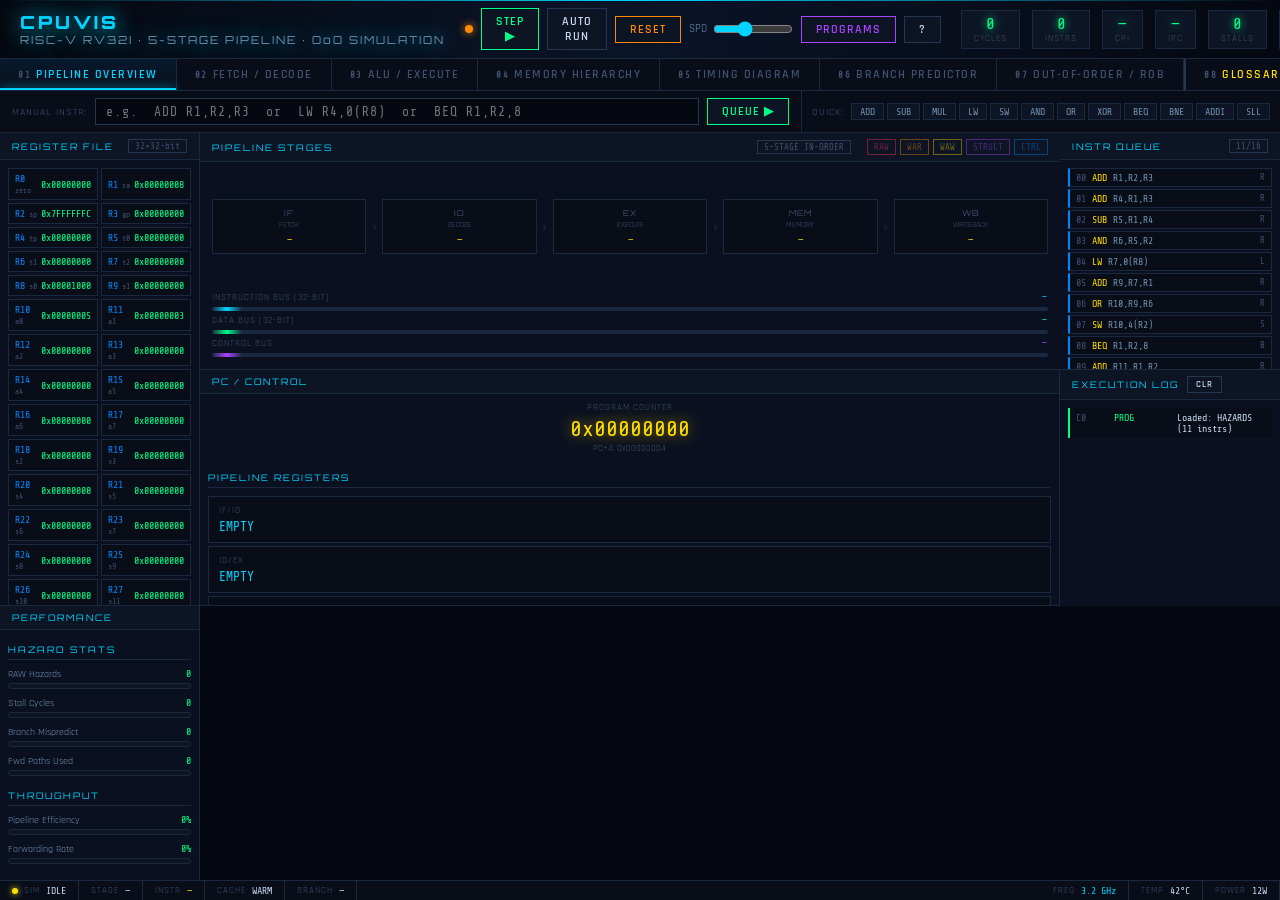
==== commit dcffdc7e: "fixed stall behaviour" ====
--- a/cpu-visualizer/index.html
+++ b/cpu-visualizer/index.html
@@ -41,7 +41,6 @@
     flex-direction: column;
   }
 
-  /* HEADER */
   header {
     background: linear-gradient(90deg, #050810, #0a1428, #050810);
     border-bottom: 1px solid var(--border);
@@ -91,11 +90,7 @@
   }
   .clock-item .lbl { font-size: 9px; color: var(--text3); letter-spacing: 1px; text-transform: uppercase; }
 
-  .global-controls {
-    display: flex;
-    gap: 8px;
-    align-items: center;
-  }
+  .global-controls { display: flex; gap: 8px; align-items: center; }
   .btn {
     font-family: 'Rajdhani', sans-serif;
     font-size: 12px;
@@ -108,8 +103,6 @@
     cursor: pointer;
     text-transform: uppercase;
     transition: all 0.15s;
-    position: relative;
-    overflow: hidden;
   }
   .btn:hover { border-color: var(--accent); color: var(--accent); background: var(--glow); }
   .btn.active { border-color: var(--accent); color: var(--accent); background: var(--glow2); box-shadow: 0 0 12px var(--glow); }
@@ -117,7 +110,6 @@
   .btn.green:hover { background: rgba(0,255,136,0.1); box-shadow: 0 0 12px rgba(0,255,136,0.2); }
   .btn.orange { border-color: var(--orange); color: var(--orange); }
 
-  /* TABS */
   .tabs {
     display: flex;
     background: var(--bg2);
@@ -141,10 +133,7 @@
     flex-shrink: 0;
   }
   .tab:hover { color: var(--text2); }
-  .tab.active {
-    color: var(--accent);
-    background: linear-gradient(180deg, var(--glow2) 0%, transparent 100%);
-  }
+  .tab.active { color: var(--accent); background: linear-gradient(180deg, var(--glow2) 0%, transparent 100%); }
   .tab.active::after {
     content: '';
     position: absolute;
@@ -153,45 +142,14 @@
     background: var(--accent);
     box-shadow: 0 0 8px var(--accent);
   }
-  .tab-num {
-    font-size: 9px;
-    color: var(--text3);
-    margin-right: 5px;
-    font-family: 'Share Tech Mono', monospace;
-  }
-
-  /* MAIN CONTENT */
-  .content {
-    flex: 1;
-    overflow: hidden;
-    display: flex;
-    position: relative;
-  }
-
-  .tab-panel {
-    display: none;
-    width: 100%;
-    height: 100%;
-    overflow: hidden;
-  }
+  .tab-num { font-size: 9px; color: var(--text3); margin-right: 5px; font-family: 'Share Tech Mono', monospace; }
+
+  .content { flex: 1; overflow: hidden; display: flex; position: relative; }
+  .tab-panel { display: none; width: 100%; height: 100%; overflow: hidden; }
   .tab-panel.active { display: flex; }
 
-  /* === TAB 1: OVERVIEW === */
-  #tab-overview {
-    flex-direction: column;
-    overflow: hidden;
-  }
-  .overview-grid {
-    flex: 1;
-    display: grid;
-    grid-template-columns: 220px 1fr 200px;
-    grid-template-rows: 1fr 1fr;
-    gap: 0;
-    overflow: hidden;
-    border-top: none;
-  }
-
-  /* === PANELS === */
+  #tab-overview { flex-direction: column; overflow: hidden; }
+
   .panel {
     border-right: 1px solid var(--border);
     border-bottom: 1px solid var(--border);
@@ -209,48 +167,10 @@
     gap: 8px;
     flex-shrink: 0;
   }
-  .panel-title {
-    font-family: 'Orbitron', sans-serif;
-    font-size: 9px;
-    letter-spacing: 2px;
-    color: var(--accent);
-    text-transform: uppercase;
-  }
-  .panel-badge {
-    font-family: 'Share Tech Mono', monospace;
-    font-size: 9px;
-    padding: 1px 6px;
-    border: 1px solid var(--border2);
-    color: var(--text3);
-    margin-left: auto;
-  }
-  .panel-body {
-    flex: 1;
-    overflow: auto;
-    padding: 8px;
-    scrollbar-width: thin;
-    scrollbar-color: var(--border2) transparent;
-  }
-
-  /* INSTRUCTION INPUT */
-  .instr-input-area {
-    padding: 8px;
-    border-bottom: 1px solid var(--border);
-    background: var(--bg2);
-    flex-shrink: 0;
-  }
-  .instr-input-area label {
-    font-size: 10px;
-    color: var(--text3);
-    letter-spacing: 1px;
-    text-transform: uppercase;
-    display: block;
-    margin-bottom: 4px;
-  }
-  .instr-row {
-    display: flex;
-    gap: 6px;
-  }
+  .panel-title { font-family: 'Orbitron', sans-serif; font-size: 9px; letter-spacing: 2px; color: var(--accent); text-transform: uppercase; }
+  .panel-badge { font-family: 'Share Tech Mono', monospace; font-size: 9px; padding: 1px 6px; border: 1px solid var(--border2); color: var(--text3); margin-left: auto; }
+  .panel-body { flex: 1; overflow: auto; padding: 8px; scrollbar-width: thin; scrollbar-color: var(--border2) transparent; }
+
   .instr-input {
     flex: 1;
     background: var(--bg);
@@ -264,16 +184,6 @@
   }
   .instr-input:focus { border-color: var(--accent); box-shadow: 0 0 8px var(--glow); }
 
-  /* PRESET INSTRUCTIONS */
-  .preset-instrs {
-    display: flex;
-    flex-wrap: wrap;
-    gap: 4px;
-    padding: 6px 8px;
-    border-bottom: 1px solid var(--border);
-    background: var(--bg2);
-    flex-shrink: 0;
-  }
   .preset-btn {
     font-family: 'Share Tech Mono', monospace;
     font-size: 10px;
@@ -286,12 +196,7 @@
   }
   .preset-btn:hover { border-color: var(--green); color: var(--green); background: rgba(0,255,136,0.05); }
 
-  /* REGISTERS */
-  .reg-grid {
-    display: grid;
-    grid-template-columns: 1fr 1fr;
-    gap: 3px;
-  }
+  .reg-grid { display: grid; grid-template-columns: 1fr 1fr; gap: 3px; }
   .reg-item {
     background: var(--bg2);
     border: 1px solid var(--border);
@@ -301,38 +206,17 @@
     align-items: center;
     transition: all 0.3s;
   }
-  .reg-item.active {
-    border-color: var(--accent);
-    background: var(--glow2);
-    box-shadow: 0 0 8px var(--glow);
-  }
   .reg-item.written {
     border-color: var(--green);
     background: rgba(0,255,136,0.08);
     animation: regFlash 0.5s ease;
   }
-  @keyframes regFlash {
-    0% { background: rgba(0,255,136,0.4); }
-    100% { background: rgba(0,255,136,0.08); }
-  }
+  @keyframes regFlash { 0% { background: rgba(0,255,136,0.4); } 100% { background: rgba(0,255,136,0.08); } }
   .reg-name { font-family: 'Share Tech Mono', monospace; font-size: 10px; color: var(--accent2); }
   .reg-val { font-family: 'Share Tech Mono', monospace; font-size: 10px; color: var(--green); }
 
-  /* PIPELINE STAGES */
-  .pipeline-container {
-    padding: 12px;
-    display: flex;
-    flex-direction: column;
-    gap: 8px;
-    overflow: auto;
-    height: 100%;
-  }
-  .pipeline-stages {
-    display: flex;
-    gap: 4px;
-    align-items: stretch;
-    min-height: 70px;
-  }
+  .pipeline-container { padding: 12px; display: flex; flex-direction: column; gap: 8px; overflow: auto; height: 100%; }
+  .pipeline-stages { display: flex; gap: 4px; align-items: stretch; min-height: 70px; }
   .stage {
     flex: 1;
     border: 1px solid var(--border);
@@ -346,78 +230,21 @@
     transition: all 0.3s;
     min-width: 70px;
   }
-  .stage.occupied {
-    border-color: var(--accent);
-    background: var(--glow2);
-    box-shadow: 0 0 15px var(--glow);
-  }
-  .stage.stall {
-    border-color: var(--red);
-    background: rgba(255,51,85,0.08);
-    animation: stall-pulse 0.5s infinite;
-  }
+  .stage.occupied { border-color: var(--accent); background: var(--glow2); box-shadow: 0 0 15px var(--glow); }
+  .stage.stall { border-color: var(--red); background: rgba(255,51,85,0.08); animation: stall-pulse 0.5s infinite; }
   @keyframes stall-pulse { 0%,100% { box-shadow: 0 0 5px rgba(255,51,85,0.3); } 50% { box-shadow: 0 0 20px rgba(255,51,85,0.6); } }
   .stage.done { border-color: var(--green); background: rgba(0,255,136,0.05); }
-  .stage-name {
-    font-family: 'Orbitron', sans-serif;
-    font-size: 8px;
-    letter-spacing: 1px;
-    color: var(--text3);
-    text-transform: uppercase;
-  }
+  .stage-name { font-family: 'Orbitron', sans-serif; font-size: 8px; letter-spacing: 1px; color: var(--text3); text-transform: uppercase; }
   .stage.occupied .stage-name { color: var(--accent); }
-  .stage-instr {
-    font-family: 'Share Tech Mono', monospace;
-    font-size: 10px;
-    color: var(--yellow);
-    margin-top: 4px;
-    text-align: center;
-  }
-  .stage-arrow {
-    width: 16px;
-    display: flex;
-    align-items: center;
-    justify-content: center;
-    color: var(--border2);
-    font-size: 18px;
-    flex-shrink: 0;
-  }
-  .stage.occupied ~ .stage-arrow { color: var(--accent2); }
-
-  /* DATA BUS VISUALIZATION */
-  .bus-visual {
-    height: 4px;
-    background: var(--border);
-    border-radius: 2px;
-    position: relative;
-    overflow: hidden;
-    margin: 4px 0;
-  }
-  .bus-packet {
-    position: absolute;
-    height: 100%;
-    width: 30px;
-    background: linear-gradient(90deg, transparent, var(--accent), transparent);
-    animation: busFlow 1.5s linear infinite;
-    border-radius: 2px;
-  }
+  .stage-instr { font-family: 'Share Tech Mono', monospace; font-size: 10px; color: var(--yellow); margin-top: 4px; text-align: center; }
+  .stage-arrow { width: 16px; display: flex; align-items: center; justify-content: center; color: var(--border2); font-size: 18px; flex-shrink: 0; }
+
+  .bus-visual { height: 4px; background: var(--border); border-radius: 2px; position: relative; overflow: hidden; margin: 4px 0; }
+  .bus-packet { position: absolute; height: 100%; width: 30px; background: linear-gradient(90deg, transparent, var(--accent), transparent); animation: busFlow 1.5s linear infinite; border-radius: 2px; }
   @keyframes busFlow { from { left: -30px; } to { left: 100%; } }
-  .bus-label {
-    font-size: 9px;
-    color: var(--text3);
-    letter-spacing: 1px;
-    text-transform: uppercase;
-    margin-bottom: 2px;
-    display: flex;
-    justify-content: space-between;
-  }
-
-  /* EXECUTION LOG */
-  .log-list {
-    display: flex;
-    flex-direction: column;
-    gap: 2px;
-  }
+  .bus-label { font-size: 9px; color: var(--text3); letter-spacing: 1px; text-transform: uppercase; margin-bottom: 2px; display: flex; justify-content: space-between; }
+
+  .log-list { display: flex; flex-direction: column; gap: 2px; }
   .log-entry {
     display: flex;
     gap: 8px;
@@ -446,103 +273,28 @@
   .log-stage.hazard { color: var(--red); }
   .log-msg { color: var(--text); flex: 1; }
 
-  /* === TAB 2: FETCH/DECODE === */
-  #tab-fetch {
-    display: none;
-    overflow: hidden;
-  }
+  #tab-fetch { display: none; overflow: hidden; }
   #tab-fetch.active { display: flex; }
-  .fetch-layout {
-    display: grid;
-    grid-template-columns: 280px 1fr 240px;
-    height: 100%;
-  }
-
-  /* MEMORY VIEW */
-  .memory-table {
-    width: 100%;
-    border-collapse: collapse;
-    font-family: 'Share Tech Mono', monospace;
-    font-size: 10px;
-  }
-  .memory-table th {
-    padding: 4px 6px;
-    text-align: left;
-    font-size: 9px;
-    color: var(--text3);
-    letter-spacing: 1px;
-    text-transform: uppercase;
-    border-bottom: 1px solid var(--border);
-    background: var(--bg3);
-    position: sticky;
-    top: 0;
-  }
-  .memory-table td {
-    padding: 3px 6px;
-    border-bottom: 1px solid rgba(26,40,64,0.5);
-    color: var(--text2);
-  }
-  .memory-table tr.pc-row td {
-    background: rgba(0,136,255,0.12);
-    color: var(--accent);
-    border-left: 2px solid var(--accent);
-  }
-  .memory-table tr.pc-row td:first-child { color: var(--yellow); }
+  .fetch-layout { display: grid; grid-template-columns: 280px 1fr 240px; height: 100%; }
+
+  .memory-table { width: 100%; border-collapse: collapse; font-family: 'Share Tech Mono', monospace; font-size: 10px; }
+  .memory-table th { padding: 4px 6px; text-align: left; font-size: 9px; color: var(--text3); letter-spacing: 1px; text-transform: uppercase; border-bottom: 1px solid var(--border); background: var(--bg3); position: sticky; top: 0; }
+  .memory-table td { padding: 3px 6px; border-bottom: 1px solid rgba(26,40,64,0.5); color: var(--text2); }
+  .memory-table tr.pc-row td { background: rgba(0,136,255,0.12); color: var(--accent); border-left: 2px solid var(--accent); }
   .memory-table .addr { color: var(--text3); }
   .memory-table .hex { color: var(--purple); }
   .memory-table .mnem { color: var(--green); }
   .memory-table .operand { color: var(--orange); }
   .memory-table tr:hover td { background: var(--glow2); }
 
-  /* DECODE DETAIL */
-  .decode-visual {
-    padding: 12px;
-    display: flex;
-    flex-direction: column;
-    gap: 12px;
-    overflow: auto;
-  }
-  .instr-bits {
-    display: flex;
-    flex-direction: column;
-    gap: 4px;
-  }
-  .bits-row {
-    display: flex;
-    gap: 1px;
-    flex-wrap: nowrap;
-  }
-  .bit-group {
-    display: flex;
-    flex-direction: column;
-    flex: 0 0 auto;
-  }
-  .bit-cells {
-    display: flex;
-  }
-  .bit-cell {
-    width: 18px;
-    height: 22px;
-    border: 1px solid var(--border);
-    background: var(--bg2);
-    display: flex;
-    align-items: center;
-    justify-content: center;
-    font-family: 'Share Tech Mono', monospace;
-    font-size: 10px;
-    color: var(--text2);
-    border-radius: 1px;
-    flex-shrink: 0;
-  }
+  .decode-visual { padding: 12px; display: flex; flex-direction: column; gap: 12px; overflow: auto; }
+  .instr-bits { display: flex; flex-direction: column; gap: 4px; }
+  .bits-row { display: flex; gap: 1px; flex-wrap: nowrap; }
+  .bit-group { display: flex; flex-direction: column; flex: 0 0 auto; }
+  .bit-cells { display: flex; }
+  .bit-cell { width: 18px; height: 22px; border: 1px solid var(--border); background: var(--bg2); display: flex; align-items: center; justify-content: center; font-family: 'Share Tech Mono', monospace; font-size: 10px; color: var(--text2); border-radius: 1px; flex-shrink: 0; }
   .bit-cell.one { color: var(--accent); background: rgba(0,212,255,0.1); }
-  .bit-group-label {
-    font-size: 8px;
-    color: var(--text3);
-    text-align: center;
-    padding-top: 2px;
-    font-family: 'Share Tech Mono', monospace;
-    letter-spacing: 0.5px;
-  }
+  .bit-group-label { font-size: 8px; color: var(--text3); text-align: center; padding-top: 2px; font-family: 'Share Tech Mono', monospace; letter-spacing: 0.5px; }
   .bit-group.opcode .bit-cell { border-color: var(--purple); }
   .bit-group.opcode .bit-cell.one { color: var(--purple); background: rgba(170,68,255,0.15); }
   .bit-group.opcode .bit-group-label { color: var(--purple); }
@@ -558,35 +310,11 @@
   .bit-group.funct7 .bit-cell { border-color: var(--red); }
   .bit-group.funct7 .bit-group-label { color: var(--red); }
 
-  .decode-fields {
-    display: grid;
-    grid-template-columns: 1fr 1fr;
-    gap: 6px;
-  }
-  .decode-field {
-    background: var(--bg2);
-    border: 1px solid var(--border);
-    padding: 8px 10px;
-    position: relative;
-  }
-  .decode-field .df-label {
-    font-size: 9px;
-    color: var(--text3);
-    letter-spacing: 1px;
-    text-transform: uppercase;
-    margin-bottom: 3px;
-  }
-  .decode-field .df-val {
-    font-family: 'Share Tech Mono', monospace;
-    font-size: 13px;
-    color: var(--accent);
-  }
-  .decode-field .df-sub {
-    font-family: 'Share Tech Mono', monospace;
-    font-size: 9px;
-    color: var(--text3);
-    margin-top: 2px;
-  }
+  .decode-fields { display: grid; grid-template-columns: 1fr 1fr; gap: 6px; }
+  .decode-field { background: var(--bg2); border: 1px solid var(--border); padding: 8px 10px; position: relative; }
+  .decode-field .df-label { font-size: 9px; color: var(--text3); letter-spacing: 1px; text-transform: uppercase; margin-bottom: 3px; }
+  .decode-field .df-val { font-family: 'Share Tech Mono', monospace; font-size: 13px; color: var(--accent); }
+  .decode-field .df-sub { font-family: 'Share Tech Mono', monospace; font-size: 9px; color: var(--text3); margin-top: 2px; }
   .decode-field.highlight-purple { border-color: var(--purple); }
   .decode-field.highlight-purple .df-val { color: var(--purple); }
   .decode-field.highlight-green { border-color: var(--green); }
@@ -596,129 +324,33 @@
   .decode-field.highlight-yellow { border-color: var(--yellow); }
   .decode-field.highlight-yellow .df-val { color: var(--yellow); }
 
-  /* CONTROL SIGNALS */
-  .ctrl-signals {
-    display: flex;
-    flex-wrap: wrap;
-    gap: 4px;
-  }
-  .ctrl-sig {
-    padding: 3px 8px;
-    border: 1px solid var(--border);
-    font-family: 'Share Tech Mono', monospace;
-    font-size: 9px;
-    background: var(--bg3);
-    color: var(--text3);
-    transition: all 0.3s;
-  }
-  .ctrl-sig.on {
-    border-color: var(--green);
-    color: var(--green);
-    background: rgba(0,255,136,0.08);
-    box-shadow: 0 0 6px rgba(0,255,136,0.2);
-  }
-  .ctrl-sig.off { color: var(--text3); }
-
-  /* === TAB 3: ALU / EXECUTE === */
-  #tab-alu {
-    display: none;
-    overflow: hidden;
-  }
+  .ctrl-signals { display: flex; flex-wrap: wrap; gap: 4px; }
+  .ctrl-sig { padding: 3px 8px; border: 1px solid var(--border); font-family: 'Share Tech Mono', monospace; font-size: 9px; background: var(--bg3); color: var(--text3); transition: all 0.3s; }
+  .ctrl-sig.on { border-color: var(--green); color: var(--green); background: rgba(0,255,136,0.08); box-shadow: 0 0 6px rgba(0,255,136,0.2); }
+
+  #tab-alu { display: none; overflow: hidden; }
   #tab-alu.active { display: flex; }
-  .alu-layout {
-    display: grid;
-    grid-template-columns: 1fr 320px;
-    height: 100%;
-  }
-  
-  /* ALU DIAGRAM */
-  .alu-diagram-wrap {
-    display: flex;
-    align-items: center;
-    justify-content: center;
-    padding: 16px;
-    overflow: hidden;
-  }
-  .alu-svg-container {
-    width: 100%;
-    max-width: 500px;
-  }
-
-  /* FORWARDING UNIT */
-  .forward-table {
-    width: 100%;
-    border-collapse: collapse;
-    font-family: 'Share Tech Mono', monospace;
-    font-size: 10px;
-  }
-  .forward-table th, .forward-table td {
-    padding: 5px 8px;
-    border: 1px solid var(--border);
-    text-align: left;
-  }
+  .alu-layout { display: grid; grid-template-columns: 1fr 320px; height: 100%; }
+  .alu-diagram-wrap { display: flex; align-items: center; justify-content: center; padding: 16px; overflow: hidden; }
+
+  .forward-table { width: 100%; border-collapse: collapse; font-family: 'Share Tech Mono', monospace; font-size: 10px; }
+  .forward-table th, .forward-table td { padding: 5px 8px; border: 1px solid var(--border); text-align: left; }
   .forward-table th { background: var(--bg3); color: var(--text3); font-size: 9px; letter-spacing: 1px; }
   .forward-table td { color: var(--text2); background: var(--bg2); }
   .forward-table tr.active-forward td { background: rgba(0,212,255,0.08); color: var(--accent); border-color: var(--accent2); }
 
-  /* === TAB 4: MEMORY HIERARCHY === */
-  #tab-memory {
-    display: none;
-    overflow: hidden;
-  }
+  #tab-memory { display: none; overflow: hidden; }
   #tab-memory.active { display: flex; }
-  .mem-layout {
-    display: grid;
-    grid-template-columns: 1fr 1fr;
-    grid-template-rows: 1fr 1fr;
-    height: 100%;
-  }
-
-  /* CACHE */
-  .cache-visual {
-    display: flex;
-    flex-direction: column;
-    gap: 3px;
-    overflow: auto;
-  }
-  .cache-set {
-    display: flex;
-    gap: 2px;
-    align-items: center;
-  }
-  .cache-set-label {
-    font-family: 'Share Tech Mono', monospace;
-    font-size: 9px;
-    color: var(--text3);
-    width: 35px;
-    flex-shrink: 0;
-    text-align: right;
-    padding-right: 6px;
-  }
-  .cache-line {
-    flex: 1;
-    border: 1px solid var(--border);
-    background: var(--bg2);
-    padding: 3px 6px;
-    display: flex;
-    gap: 8px;
-    align-items: center;
-    font-family: 'Share Tech Mono', monospace;
-    font-size: 9px;
-    transition: all 0.3s;
-    min-width: 0;
-  }
+  .mem-layout { display: grid; grid-template-columns: 1fr 1fr; grid-template-rows: 1fr 1fr; height: 100%; }
+
+  .cache-visual { display: flex; flex-direction: column; gap: 3px; overflow: auto; }
+  .cache-set { display: flex; gap: 2px; align-items: center; }
+  .cache-set-label { font-family: 'Share Tech Mono', monospace; font-size: 9px; color: var(--text3); width: 35px; flex-shrink: 0; text-align: right; padding-right: 6px; }
+  .cache-line { flex: 1; border: 1px solid var(--border); background: var(--bg2); padding: 3px 6px; display: flex; gap: 8px; align-items: center; font-family: 'Share Tech Mono', monospace; font-size: 9px; transition: all 0.3s; min-width: 0; }
   .cache-line.valid { border-color: var(--border2); }
-  .cache-line.hit {
-    border-color: var(--green);
-    background: rgba(0,255,136,0.1);
-    animation: cacheHit 0.5s ease;
-  }
+  .cache-line.hit { border-color: var(--green); background: rgba(0,255,136,0.1); animation: cacheHit 0.5s ease; }
   @keyframes cacheHit { 0% { background: rgba(0,255,136,0.5); } 100% { background: rgba(0,255,136,0.1); } }
-  .cache-line.miss {
-    border-color: var(--red);
-    background: rgba(255,51,85,0.08);
-    animation: cacheMiss 0.5s ease;
-  }
+  .cache-line.miss { border-color: var(--red); background: rgba(255,51,85,0.08); animation: cacheMiss 0.5s ease; }
   @keyframes cacheMiss { 0% { background: rgba(255,51,85,0.4); } 100% { background: rgba(255,51,85,0.08); } }
   .cl-v { width: 8px; height: 8px; border: 1px solid; border-radius: 50%; flex-shrink: 0; }
   .cl-v.valid { background: var(--green); border-color: var(--green); box-shadow: 0 0 4px var(--green); }
@@ -729,115 +361,25 @@
   .cl-data { color: var(--text2); font-size: 8px; overflow: hidden; text-overflow: ellipsis; white-space: nowrap; flex: 1; }
   .cl-lru { color: var(--text3); font-size: 8px; margin-left: auto; }
 
-  /* MEMORY STATS */
-  .stat-bar {
-    margin-bottom: 8px;
-  }
-  .stat-bar-label {
-    display: flex;
-    justify-content: space-between;
-    font-size: 10px;
-    margin-bottom: 3px;
-  }
+  .stat-bar { margin-bottom: 8px; }
+  .stat-bar-label { display: flex; justify-content: space-between; font-size: 10px; margin-bottom: 3px; }
   .stat-bar-label .name { color: var(--text2); }
   .stat-bar-label .val { font-family: 'Share Tech Mono', monospace; color: var(--green); }
-  .stat-bar-track {
-    height: 6px;
-    background: var(--bg3);
-    border: 1px solid var(--border);
-    border-radius: 3px;
-    overflow: hidden;
-  }
-  .stat-bar-fill {
-    height: 100%;
-    background: linear-gradient(90deg, var(--accent2), var(--accent));
-    border-radius: 3px;
-    transition: width 0.5s ease;
-  }
-  .stat-bar-fill.warn { background: linear-gradient(90deg, var(--orange), var(--red)); }
-
-  /* === TAB 5: PIPELINE TIMING === */
-  #tab-timing {
-    display: none;
-    overflow: hidden;
-  }
+  .stat-bar-track { height: 6px; background: var(--bg3); border: 1px solid var(--border); border-radius: 3px; overflow: hidden; }
+  .stat-bar-fill { height: 100%; background: linear-gradient(90deg, var(--accent2), var(--accent)); border-radius: 3px; transition: width 0.5s ease; }
+
+  #tab-timing { display: none; overflow: hidden; }
   #tab-timing.active { display: flex; flex-direction: column; }
-  .timing-diagram {
-    flex: 1;
-    overflow: auto;
-    padding: 12px;
-  }
-  .timing-header {
-    display: flex;
-    gap: 0;
-    position: sticky;
-    top: 0;
-    background: var(--bg2);
-    z-index: 10;
-    border-bottom: 1px solid var(--border);
-    margin-bottom: 4px;
-  }
-  .timing-instr-col {
-    width: 140px;
-    flex-shrink: 0;
-    padding: 4px 8px;
-    font-size: 9px;
-    color: var(--text3);
-    letter-spacing: 1px;
-    text-transform: uppercase;
-  }
-  .timing-cycle-header {
-    display: flex;
-  }
-  .timing-cycle-cell {
-    width: 42px;
-    height: 24px;
-    flex-shrink: 0;
-    display: flex;
-    align-items: center;
-    justify-content: center;
-    font-family: 'Share Tech Mono', monospace;
-    font-size: 9px;
-    color: var(--text3);
-    border-right: 1px solid var(--border);
-  }
+  .timing-diagram { flex: 1; overflow: auto; padding: 12px; }
+  .timing-header { display: flex; gap: 0; position: sticky; top: 0; background: var(--bg2); z-index: 10; border-bottom: 1px solid var(--border); margin-bottom: 4px; }
+  .timing-instr-col { width: 140px; flex-shrink: 0; padding: 4px 8px; font-size: 9px; color: var(--text3); letter-spacing: 1px; text-transform: uppercase; }
+  .timing-cycle-header { display: flex; }
+  .timing-cycle-cell { width: 42px; height: 24px; flex-shrink: 0; display: flex; align-items: center; justify-content: center; font-family: 'Share Tech Mono', monospace; font-size: 9px; color: var(--text3); border-right: 1px solid var(--border); }
   .timing-cycle-cell.current { color: var(--accent); background: var(--glow2); }
-  .timing-row {
-    display: flex;
-    gap: 0;
-    margin-bottom: 2px;
-  }
-  .timing-row-label {
-    width: 140px;
-    flex-shrink: 0;
-    padding: 3px 8px;
-    font-family: 'Share Tech Mono', monospace;
-    font-size: 10px;
-    color: var(--yellow);
-    border-right: 1px solid var(--border);
-    background: var(--bg2);
-    white-space: nowrap;
-    overflow: hidden;
-    text-overflow: ellipsis;
-  }
-  .timing-cells {
-    display: flex;
-  }
-  .timing-cell {
-    width: 42px;
-    height: 22px;
-    flex-shrink: 0;
-    border-right: 1px solid rgba(26,40,64,0.5);
-    display: flex;
-    align-items: center;
-    justify-content: center;
-    font-family: 'Share Tech Mono', monospace;
-    font-size: 8px;
-    letter-spacing: 0.5px;
-    background: var(--bg);
-    color: transparent;
-    transition: all 0.3s;
-  }
+  .timing-row { display: flex; gap: 0; margin-bottom: 2px; }
+  .timing-row-label { width: 140px; flex-shrink: 0; padding: 3px 8px; font-family: 'Share Tech Mono', monospace; font-size: 10px; color: var(--yellow); border-right: 1px solid var(--border); background: var(--bg2); white-space: nowrap; overflow: hidden; text-overflow: ellipsis; }
+  .timing-cells { display: flex; }
+  .timing-cell { width: 42px; height: 22px; flex-shrink: 0; border-right: 1px solid rgba(26,40,64,0.5); display: flex; align-items: center; justify-content: center; font-family: 'Share Tech Mono', monospace; font-size: 8px; letter-spacing: 0.5px; background: var(--bg); color: transparent; transition: all 0.3s; }
   .timing-cell.IF { background: rgba(0,136,255,0.2); color: var(--accent2); border: 1px solid rgba(0,136,255,0.3); }
   .timing-cell.ID { background: rgba(170,68,255,0.2); color: var(--purple); border: 1px solid rgba(170,68,255,0.3); }
   .timing-cell.EX { background: rgba(255,221,0,0.15); color: var(--yellow); border: 1px solid rgba(255,221,0,0.3); }
@@ -845,73 +387,27 @@
   .timing-cell.WB { background: rgba(0,255,136,0.15); color: var(--green); border: 1px solid rgba(0,255,136,0.3); }
   .timing-cell.STALL { background: rgba(255,51,85,0.15); color: var(--red); border: 1px solid rgba(255,51,85,0.3); }
 
-  /* === TAB 6: BRANCH PREDICTION === */
-  #tab-branch {
-    display: none;
-    overflow: hidden;
-  }
+  #tab-branch { display: none; overflow: hidden; }
   #tab-branch.active { display: flex; }
-  .branch-layout {
-    display: grid;
-    grid-template-columns: 1fr 1fr;
-    height: 100%;
-  }
-
-  /* BTB */
-  .btb-table {
-    width: 100%;
-    border-collapse: collapse;
-    font-family: 'Share Tech Mono', monospace;
-    font-size: 9px;
-  }
+  .branch-layout { display: grid; grid-template-columns: 1fr 1fr; height: 100%; }
+
+  .btb-table { width: 100%; border-collapse: collapse; font-family: 'Share Tech Mono', monospace; font-size: 9px; }
   .btb-table th { padding: 4px 6px; border: 1px solid var(--border); background: var(--bg3); color: var(--text3); font-size: 8px; letter-spacing: 1px; text-transform: uppercase; }
   .btb-table td { padding: 3px 6px; border: 1px solid rgba(26,40,64,0.5); color: var(--text2); background: var(--bg2); }
   .btb-table tr.predict-taken td { background: rgba(0,255,136,0.06); }
   .btb-table tr.predict-taken td:last-child { color: var(--green); }
   .btb-table tr.predict-not td:last-child { color: var(--red); }
-  .btb-table tr.mispred td { background: rgba(255,51,85,0.08); }
-  .btb-table tr.current-branch td { background: rgba(255,221,0,0.06); }
-
-  /* 2-BIT SATURATING COUNTER */
-  .fsm-visual {
-    display: flex;
-    flex-direction: column;
-    align-items: center;
-    gap: 16px;
-    padding: 20px;
-  }
-  .fsm-states {
-    display: grid;
-    grid-template-columns: 1fr 1fr;
-    gap: 30px;
-    position: relative;
-  }
-  .fsm-state {
-    width: 90px;
-    height: 55px;
-    border: 2px solid var(--border2);
-    background: var(--bg2);
-    display: flex;
-    flex-direction: column;
-    align-items: center;
-    justify-content: center;
-    font-family: 'Share Tech Mono', monospace;
-    font-size: 10px;
-    cursor: pointer;
-    transition: all 0.3s;
-    position: relative;
-  }
-  .fsm-state.current {
-    border-color: var(--accent);
-    background: var(--glow2);
-    box-shadow: 0 0 20px var(--glow);
-  }
+
+  .fsm-visual { display: flex; flex-direction: column; align-items: center; gap: 16px; padding: 20px; }
+  .fsm-states { display: grid; grid-template-columns: 1fr 1fr; gap: 30px; position: relative; }
+  .fsm-state { width: 90px; height: 55px; border: 2px solid var(--border2); background: var(--bg2); display: flex; flex-direction: column; align-items: center; justify-content: center; font-family: 'Share Tech Mono', monospace; font-size: 10px; cursor: pointer; transition: all 0.3s; }
+  .fsm-state.current { border-color: var(--accent); background: var(--glow2); box-shadow: 0 0 20px var(--glow); }
   .fsm-state.sn { border-color: var(--red); }
   .fsm-state.sn.current { background: rgba(255,51,85,0.12); box-shadow: 0 0 20px rgba(255,51,85,0.3); }
   .fsm-state.wn { border-color: var(--orange); }
   .fsm-state.wn.current { background: rgba(255,136,0,0.12); box-shadow: 0 0 20px rgba(255,136,0,0.3); }
   .fsm-state.wt { border-color: var(--yellow); }
-  .fsm-state.wt.current { background: rgba(255,221,0,0.1); box-shadow: 0 0 20px rgba(255,221,0,0.25); }
+  .fsm-state.wt.current { background: rgba(255,221,0,0.1); }
   .fsm-state.st { border-color: var(--green); }
   .fsm-state.st.current { background: rgba(0,255,136,0.08); box-shadow: 0 0 20px rgba(0,255,136,0.3); }
   .fsm-state-label { font-size: 9px; color: var(--text3); letter-spacing: 0.5px; margin-top: 2px; }
@@ -919,25 +415,11 @@
   .fsm-predict.taken { color: var(--green); }
   .fsm-predict.not-taken { color: var(--red); }
 
-  /* === TAB 7: OUT-OF-ORDER === */
-  #tab-ooo {
-    display: none;
-    overflow: hidden;
-  }
+  #tab-ooo { display: none; overflow: hidden; }
   #tab-ooo.active { display: flex; }
-  .ooo-layout {
-    display: grid;
-    grid-template-columns: 1fr 1fr 1fr;
-    height: 100%;
-  }
-
-  /* ROB */
-  .rob-table {
-    width: 100%;
-    border-collapse: collapse;
-    font-family: 'Share Tech Mono', monospace;
-    font-size: 9px;
-  }
+  .ooo-layout { display: grid; grid-template-columns: 1fr 1fr 1fr; height: 100%; }
+
+  .rob-table { width: 100%; border-collapse: collapse; font-family: 'Share Tech Mono', monospace; font-size: 9px; }
   .rob-table th { padding: 4px 6px; border: 1px solid var(--border); background: var(--bg3); color: var(--text3); font-size: 8px; letter-spacing: 1px; text-transform: uppercase; }
   .rob-table td { padding: 4px 6px; border: 1px solid rgba(26,40,64,0.5); background: var(--bg2); }
   .rob-table tr.head-row { background: rgba(0,136,255,0.08); }
@@ -947,26 +429,9 @@
   .rob-state-exec { color: var(--yellow); }
   .rob-state-issue { color: var(--accent2); }
 
-  /* RS */
-  .rs-entry {
-    border: 1px solid var(--border);
-    background: var(--bg2);
-    padding: 6px 8px;
-    margin-bottom: 3px;
-    display: flex;
-    flex-direction: column;
-    gap: 2px;
-    font-family: 'Share Tech Mono', monospace;
-    font-size: 9px;
-    transition: all 0.3s;
-  }
-  .rs-entry.ready-to-issue {
-    border-color: var(--green);
-    background: rgba(0,255,136,0.05);
-    animation: rsReady 1s ease infinite alternate;
-  }
+  .rs-entry { border: 1px solid var(--border); background: var(--bg2); padding: 6px 8px; margin-bottom: 3px; display: flex; flex-direction: column; gap: 2px; font-family: 'Share Tech Mono', monospace; font-size: 9px; transition: all 0.3s; }
+  .rs-entry.ready-to-issue { border-color: var(--green); background: rgba(0,255,136,0.05); animation: rsReady 1s ease infinite alternate; }
   @keyframes rsReady { from { box-shadow: none; } to { box-shadow: 0 0 8px rgba(0,255,136,0.3); } }
-  .rs-entry.issued { border-color: var(--yellow); opacity: 0.5; }
   .rs-row { display: flex; gap: 8px; align-items: center; }
   .rs-field { display: flex; gap: 4px; align-items: center; }
   .rs-label { color: var(--text3); font-size: 8px; }
@@ -974,32 +439,9 @@
   .rs-val.ready { color: var(--green); }
   .rs-val.waiting { color: var(--red); }
 
-  /* === FLOATING STATUS BAR === */
-  .status-bar {
-    display: flex;
-    gap: 0;
-    background: var(--bg2);
-    border-top: 1px solid var(--border);
-    padding: 0;
-    flex-shrink: 0;
-    overflow: hidden;
-  }
-  .status-item {
-    padding: 4px 12px;
-    border-right: 1px solid var(--border);
-    display: flex;
-    align-items: center;
-    gap: 6px;
-    font-size: 10px;
-  }
-  .status-dot {
-    width: 6px;
-    height: 6px;
-    border-radius: 50%;
-    background: var(--green);
-    box-shadow: 0 0 6px var(--green);
-    animation: blink 1.5s infinite;
-  }
+  .status-bar { display: flex; gap: 0; background: var(--bg2); border-top: 1px solid var(--border); padding: 0; flex-shrink: 0; overflow: hidden; }
+  .status-item { padding: 4px 12px; border-right: 1px solid var(--border); display: flex; align-items: center; gap: 6px; font-size: 10px; }
+  .status-dot { width: 6px; height: 6px; border-radius: 50%; background: var(--green); box-shadow: 0 0 6px var(--green); animation: blink 1.5s infinite; }
   .status-dot.red { background: var(--red); box-shadow: 0 0 6px var(--red); }
   .status-dot.yellow { background: var(--yellow); box-shadow: 0 0 6px var(--yellow); }
   @keyframes blink { 0%,100% { opacity: 1; } 50% { opacity: 0.3; } }
@@ -1009,22 +451,11 @@
   .status-val.red { color: var(--red); }
   .status-val.yellow { color: var(--yellow); }
 
-  /* SCROLLBAR */
   ::-webkit-scrollbar { width: 4px; height: 4px; }
   ::-webkit-scrollbar-track { background: transparent; }
   ::-webkit-scrollbar-thumb { background: var(--border2); border-radius: 2px; }
 
-  /* Misc */
-  .section-title {
-    font-family: 'Orbitron', sans-serif;
-    font-size: 9px;
-    color: var(--accent);
-    letter-spacing: 2px;
-    text-transform: uppercase;
-    padding: 6px 0 4px;
-    border-bottom: 1px solid var(--border);
-    margin-bottom: 8px;
-  }
+  .section-title { font-family: 'Orbitron', sans-serif; font-size: 9px; color: var(--accent); letter-spacing: 2px; text-transform: uppercase; padding: 6px 0 4px; border-bottom: 1px solid var(--border); margin-bottom: 8px; }
   .mono { font-family: 'Share Tech Mono', monospace; }
   .c-accent { color: var(--accent); }
   .c-green { color: var(--green); }
@@ -1035,28 +466,11 @@
   .c-text2 { color: var(--text2); }
   .c-text3 { color: var(--text3); }
 
-  .speed-control {
-    display: flex;
-    align-items: center;
-    gap: 6px;
-    font-size: 11px;
-    color: var(--text2);
-  }
+  .speed-control { display: flex; align-items: center; gap: 6px; font-size: 11px; color: var(--text2); }
   .speed-control input { accent-color: var(--accent); width: 80px; cursor: pointer; }
 
-  .hazard-indicator {
-    display: flex;
-    gap: 4px;
-    flex-wrap: wrap;
-  }
-  .hazard-badge {
-    font-family: 'Share Tech Mono', monospace;
-    font-size: 9px;
-    padding: 2px 6px;
-    border: 1px solid;
-    opacity: 0.4;
-    transition: all 0.3s;
-  }
+  .hazard-indicator { display: flex; gap: 4px; flex-wrap: wrap; }
+  .hazard-badge { font-family: 'Share Tech Mono', monospace; font-size: 9px; padding: 2px 6px; border: 1px solid; opacity: 0.4; transition: all 0.3s; }
   .hazard-badge.active { opacity: 1; animation: hazardPulse 0.5s ease 3; }
   @keyframes hazardPulse { 0%,100% { transform: scale(1); } 50% { transform: scale(1.05); } }
   .hazard-badge.raw { border-color: var(--red); color: var(--red); }
@@ -1065,289 +479,49 @@
   .hazard-badge.structural { border-color: var(--purple); color: var(--purple); }
   .hazard-badge.control { border-color: var(--accent2); color: var(--accent2); }
 
-  /* Number input for PC address */
-  .pc-control {
-    display: flex;
-    align-items: center;
-    gap: 8px;
-    padding: 6px 8px;
-    border-bottom: 1px solid var(--border);
-    background: var(--bg2);
-    flex-shrink: 0;
-  }
   .pc-label { font-size: 10px; color: var(--text3); letter-spacing: 1px; text-transform: uppercase; }
-  .pc-addr {
-    font-family: 'Share Tech Mono', monospace;
-    font-size: 14px;
-    color: var(--yellow);
-    text-shadow: 0 0 8px rgba(255,221,0,0.5);
-  }
-  .pc-plus { font-size: 10px; color: var(--text3); }
-
+  .pc-addr { font-family: 'Share Tech Mono', monospace; font-size: 14px; color: var(--yellow); text-shadow: 0 0 8px rgba(255,221,0,0.5); }
   .grid-2 { display: grid; grid-template-columns: 1fr 1fr; gap: 6px; }
 
-  /* Running light effect */
-  .run-light {
-    width: 8px;
-    height: 8px;
-    border-radius: 50%;
-    background: var(--green);
-    box-shadow: 0 0 8px var(--green);
-    flex-shrink: 0;
-  }
+  .run-light { width: 8px; height: 8px; border-radius: 50%; background: var(--green); box-shadow: 0 0 8px var(--green); flex-shrink: 0; }
   .run-light.paused { background: var(--orange); box-shadow: 0 0 8px var(--orange); animation: none; }
   .run-light.running { animation: runPulse 0.5s infinite; }
   @keyframes runPulse { 0%,100% { opacity: 1; } 50% { opacity: 0.3; } }
 
-  /* FORWARDING PATHS */
-  .fwd-path {
-    display: flex;
-    align-items: center;
-    gap: 6px;
-    padding: 4px 8px;
-    border: 1px solid var(--border);
-    background: var(--bg2);
-    font-family: 'Share Tech Mono', monospace;
-    font-size: 10px;
-    margin-bottom: 3px;
-    transition: all 0.3s;
-  }
-  .fwd-path.active {
-    border-color: var(--accent);
-    background: var(--glow2);
-    animation: fwdFlash 0.3s ease;
-  }
+  .fwd-path { display: flex; align-items: center; gap: 6px; padding: 4px 8px; border: 1px solid var(--border); background: var(--bg2); font-family: 'Share Tech Mono', monospace; font-size: 10px; margin-bottom: 3px; transition: all 0.3s; }
+  .fwd-path.active { border-color: var(--accent); background: var(--glow2); animation: fwdFlash 0.3s ease; }
   @keyframes fwdFlash { 0% { background: rgba(0,212,255,0.4); } 100% { background: var(--glow2); } }
   .fwd-arrow { color: var(--accent2); }
 
-  /* POWER/THERMAL */
-  .thermal-bar {
-    height: 12px;
-    background: var(--bg3);
-    border: 1px solid var(--border);
-    border-radius: 2px;
-    overflow: hidden;
-    margin-bottom: 2px;
-  }
-  .thermal-fill {
-    height: 100%;
-    border-radius: 2px;
-    transition: width 1s ease, background 1s ease;
-  }
-
-  .no-border-right { border-right: none; }
-  .no-border-bottom { border-bottom: none; }
-
-  /* === RESPONSIVE SPANS === */
   .span-2-rows { grid-row: span 2; }
-  .span-2-cols { grid-column: span 2; }
-
-  /* Scrollable log with max height */
-  .log-container {
-    max-height: 100%;
-    overflow-y: auto;
-    display: flex;
-    flex-direction: column;
-    gap: 2px;
-  }
-
-  .help-overlay {
-    position: absolute;
-    inset: 0;
-    background: rgba(5,8,16,0.92);
-    z-index: 100;
-    display: none;
-    align-items: center;
-    justify-content: center;
-    backdrop-filter: blur(4px);
-  }
-  .help-overlay.show { display: flex; }
-  .help-box {
-    background: var(--bg3);
-    border: 1px solid var(--accent);
-    box-shadow: 0 0 40px var(--glow);
-    padding: 24px;
-    max-width: 500px;
-    width: 90%;
-  }
-  .help-box h2 {
-    font-family: 'Orbitron', sans-serif;
-    font-size: 14px;
-    letter-spacing: 3px;
-    color: var(--accent);
-    margin-bottom: 16px;
-    text-transform: uppercase;
-  }
-  .help-row {
-    display: flex;
-    gap: 12px;
-    margin-bottom: 8px;
-    font-size: 12px;
-  }
-  .help-key {
-    font-family: 'Share Tech Mono', monospace;
-    color: var(--yellow);
-    min-width: 80px;
-    flex-shrink: 0;
-  }
-  .help-desc { color: var(--text2); }
-
-  /* ============================================================
-     SORT OVERLAY
-  ============================================================ */
-  #sortOverlay {
-    position: absolute;
-    inset: 0;
-    z-index: 50;
-    display: none;
-    flex-direction: column;
-    pointer-events: none;
-  }
+
+  /* Sort overlay */
+  #sortOverlay { position: absolute; inset: 0; z-index: 50; display: none; flex-direction: column; pointer-events: none; }
   #sortOverlay.active { display: flex; }
-
-  /* The visual bar panel — sits above the pipeline */
-  .sort-bar-panel {
-    background: rgba(5,8,16,0.97);
-    border-bottom: 2px solid var(--accent);
-    padding: 10px 16px 8px;
-    flex-shrink: 0;
-    pointer-events: all;
-    box-shadow: 0 4px 30px rgba(0,212,255,0.12);
-  }
-  .sort-bar-header {
-    display: flex;
-    align-items: center;
-    gap: 12px;
-    margin-bottom: 8px;
-  }
-  .sort-bar-title {
-    font-family: 'Orbitron', sans-serif;
-    font-size: 10px;
-    letter-spacing: 2px;
-    color: var(--accent);
-    text-transform: uppercase;
-  }
-  .sort-bar-meta {
-    font-family: 'Share Tech Mono', monospace;
-    font-size: 10px;
-    color: var(--text3);
-  }
+  .sort-bar-panel { background: rgba(5,8,16,0.97); border-bottom: 2px solid var(--accent); padding: 10px 16px 8px; flex-shrink: 0; pointer-events: all; box-shadow: 0 4px 30px rgba(0,212,255,0.12); }
+  .sort-bar-header { display: flex; align-items: center; gap: 12px; margin-bottom: 8px; }
+  .sort-bar-title { font-family: 'Orbitron', sans-serif; font-size: 10px; letter-spacing: 2px; color: var(--accent); text-transform: uppercase; }
+  .sort-bar-meta { font-family: 'Share Tech Mono', monospace; font-size: 10px; color: var(--text3); }
   .sort-bar-meta span { color: var(--yellow); }
-  .sort-bar-close {
-    margin-left: auto;
-    font-size: 10px;
-    padding: 3px 10px;
-    border: 1px solid var(--border2);
-    background: var(--bg3);
-    color: var(--text2);
-    cursor: pointer;
-    font-family: 'Rajdhani', sans-serif;
-    font-weight: 600;
-    letter-spacing: 1px;
-    pointer-events: all;
-  }
+  .sort-bar-close { margin-left: auto; font-size: 10px; padding: 3px 10px; border: 1px solid var(--border2); background: var(--bg3); color: var(--text2); cursor: pointer; font-family: 'Rajdhani', sans-serif; font-weight: 600; letter-spacing: 1px; pointer-events: all; }
   .sort-bar-close:hover { border-color: var(--red); color: var(--red); }
-
-  .sort-bars-container {
-    display: flex;
-    align-items: flex-end;
-    gap: 6px;
-    height: 80px;
-    padding: 0 4px;
-  }
-  .sort-bar-wrap {
-    display: flex;
-    flex-direction: column;
-    align-items: center;
-    gap: 3px;
-    flex: 1;
-    height: 100%;
-    justify-content: flex-end;
-  }
-  .sort-bar-val {
-    font-family: 'Share Tech Mono', monospace;
-    font-size: 9px;
-    color: var(--text3);
-    transition: color 0.3s;
-  }
-  .sort-bar-el {
-    width: 100%;
-    border-radius: 2px 2px 0 0;
-    transition: height 0.35s cubic-bezier(0.34, 1.56, 0.64, 1), background 0.3s, box-shadow 0.3s;
-    position: relative;
-  }
-  .sort-bar-el.comparing {
-    background: var(--yellow) !important;
-    box-shadow: 0 0 12px rgba(255,221,0,0.6);
-  }
-  .sort-bar-el.swapping {
-    background: var(--red) !important;
-    box-shadow: 0 0 16px rgba(255,51,85,0.7);
-    animation: swapPulse 0.4s ease;
-  }
-  .sort-bar-el.sorted {
-    background: var(--green) !important;
-    box-shadow: 0 0 8px rgba(0,255,136,0.4);
-  }
-  @keyframes swapPulse {
-    0% { transform: scaleY(1.15); }
-    50% { transform: scaleY(0.9); }
-    100% { transform: scaleY(1); }
-  }
-  .sort-bar-idx {
-    font-family: 'Share Tech Mono', monospace;
-    font-size: 8px;
-    color: var(--text3);
-  }
-
-  /* The narrative panel — bottom strip, always visible when overlay active */
-  .narrative-panel {
-    flex: 1;
-    display: flex;
-    flex-direction: column;
-    min-height: 0;
-    pointer-events: all;
-    background: rgba(5,8,22,0.96);
-    border-top: 1px solid var(--border);
-  }
-
-  /* Pinned current state */
-  .narrative-current {
-    border-bottom: 1px solid var(--border);
-    padding: 10px 16px;
-    flex-shrink: 0;
-    background: var(--bg3);
-  }
-  .narrative-algo {
-    font-size: 13px;
-    font-weight: 600;
-    color: var(--text);
-    line-height: 1.5;
-    margin-bottom: 4px;
-  }
+  .sort-bar-el { width: 100%; border-radius: 2px 2px 0 0; transition: height 0.35s cubic-bezier(0.34, 1.56, 0.64, 1), background 0.3s, box-shadow 0.3s; }
+  .sort-bar-el.comparing { background: var(--yellow) !important; box-shadow: 0 0 12px rgba(255,221,0,0.6); }
+  .sort-bar-el.swapping { background: var(--red) !important; box-shadow: 0 0 16px rgba(255,51,85,0.7); animation: swapPulse 0.4s ease; }
+  .sort-bar-el.sorted { background: var(--green) !important; box-shadow: 0 0 8px rgba(0,255,136,0.4); }
+  @keyframes swapPulse { 0% { transform: scaleY(1.15); } 50% { transform: scaleY(0.9); } 100% { transform: scaleY(1); } }
+
+  .narrative-panel { flex: 1; display: flex; flex-direction: column; min-height: 0; pointer-events: all; background: rgba(5,8,22,0.96); border-top: 1px solid var(--border); }
+  .narrative-current { border-bottom: 1px solid var(--border); padding: 10px 16px; flex-shrink: 0; background: var(--bg3); }
+  .narrative-algo { font-size: 13px; font-weight: 600; color: var(--text); line-height: 1.5; margin-bottom: 4px; }
   .narrative-algo .highlight-green { color: var(--green); font-family: 'Share Tech Mono', monospace; }
   .narrative-algo .highlight-yellow { color: var(--yellow); font-family: 'Share Tech Mono', monospace; }
   .narrative-algo .highlight-red { color: var(--red); font-family: 'Share Tech Mono', monospace; }
   .narrative-algo .highlight-accent { color: var(--accent); font-family: 'Share Tech Mono', monospace; }
   .narrative-algo .highlight-orange { color: var(--orange); font-family: 'Share Tech Mono', monospace; }
-  .narrative-detail {
-    font-size: 11px;
-    color: var(--text2);
-    line-height: 1.6;
-  }
-  .narrative-tags {
-    display: flex;
-    gap: 4px;
-    flex-wrap: wrap;
-    margin-top: 5px;
-  }
-  .narrative-tag {
-    font-family: 'Share Tech Mono', monospace;
-    font-size: 9px;
-    padding: 2px 7px;
-    border: 1px solid;
-    border-radius: 1px;
-  }
+  .narrative-detail { font-size: 11px; color: var(--text2); line-height: 1.6; }
+  .narrative-tags { display: flex; gap: 4px; flex-wrap: wrap; margin-top: 5px; }
+  .narrative-tag { font-family: 'Share Tech Mono', monospace; font-size: 9px; padding: 2px 7px; border: 1px solid; border-radius: 1px; }
   .narrative-tag.stall { border-color: var(--red); color: var(--red); background: rgba(255,51,85,0.08); }
   .narrative-tag.fwd { border-color: var(--accent); color: var(--accent); background: rgba(0,212,255,0.08); }
   .narrative-tag.swap { border-color: var(--orange); color: var(--orange); background: rgba(255,136,0,0.08); }
@@ -1357,53 +531,34 @@
   .narrative-tag.store { border-color: var(--orange); color: var(--orange); background: rgba(255,136,0,0.08); }
   .narrative-tag.alu { border-color: var(--text3); color: var(--text3); }
 
-  /* History scroll */
-  .narrative-history {
-    flex: 1;
-    overflow-y: auto;
-    padding: 6px 16px;
-    display: flex;
-    flex-direction: column;
-    gap: 2px;
-    scrollbar-width: thin;
-    scrollbar-color: var(--border2) transparent;
-  }
-  .narrative-hist-entry {
-    display: flex;
-    gap: 10px;
-    align-items: flex-start;
-    padding: 5px 8px;
-    background: var(--bg2);
-    border-left: 3px solid var(--border);
-    font-size: 11px;
-    animation: narrativeIn 0.25s ease;
-  }
-  @keyframes narrativeIn {
-    from { opacity: 0; transform: translateY(-4px); }
-    to   { opacity: 1; transform: translateY(0); }
-  }
+  .narrative-history { flex: 1; overflow-y: auto; padding: 6px 16px; display: flex; flex-direction: column; gap: 2px; scrollbar-width: thin; scrollbar-color: var(--border2) transparent; }
+  .narrative-hist-entry { display: flex; gap: 10px; align-items: flex-start; padding: 5px 8px; background: var(--bg2); border-left: 3px solid var(--border); font-size: 11px; animation: narrativeIn 0.25s ease; }
+  @keyframes narrativeIn { from { opacity: 0; transform: translateY(-4px); } to { opacity: 1; transform: translateY(0); } }
   .narrative-hist-entry.type-stall { border-color: var(--red); }
-  .narrative-hist-entry.type-swap  { border-color: var(--orange); }
+  .narrative-hist-entry.type-swap { border-color: var(--orange); }
   .narrative-hist-entry.type-compare { border-color: var(--yellow); }
-  .narrative-hist-entry.type-fwd   { border-color: var(--accent); }
+  .narrative-hist-entry.type-fwd { border-color: var(--accent); }
   .narrative-hist-entry.type-branch { border-color: var(--green); }
-  .narrative-hist-entry.type-load  { border-color: var(--purple); }
-  .narrative-hist-entry.type-info  { border-color: var(--text3); }
-  .nh-cycle {
-    font-family: 'Share Tech Mono', monospace;
-    font-size: 9px;
-    color: var(--text3);
-    flex-shrink: 0;
-    width: 34px;
-    padding-top: 1px;
-  }
+  .narrative-hist-entry.type-load { border-color: var(--purple); }
+  .narrative-hist-entry.type-info { border-color: var(--text3); }
+  .nh-cycle { font-family: 'Share Tech Mono', monospace; font-size: 9px; color: var(--text3); flex-shrink: 0; width: 34px; padding-top: 1px; }
   .nh-text { color: var(--text2); line-height: 1.55; flex: 1; }
   .nh-text b { color: var(--text); font-weight: 600; }
+
+  .help-overlay { position: absolute; inset: 0; background: rgba(5,8,16,0.92); z-index: 100; display: none; align-items: center; justify-content: center; backdrop-filter: blur(4px); }
+  .help-overlay.show { display: flex; }
+  .help-box { background: var(--bg3); border: 1px solid var(--accent); box-shadow: 0 0 40px var(--glow); padding: 24px; max-width: 500px; width: 90%; }
+  .help-box h2 { font-family: 'Orbitron', sans-serif; font-size: 14px; letter-spacing: 3px; color: var(--accent); margin-bottom: 16px; text-transform: uppercase; }
+  .help-row { display: flex; gap: 12px; margin-bottom: 8px; font-size: 12px; }
+  .help-key { font-family: 'Share Tech Mono', monospace; color: var(--yellow); min-width: 80px; flex-shrink: 0; }
+  .help-desc { color: var(--text2); }
+
+  /* Glossary */
+  #tab-glossary { flex-direction: column; overflow: hidden; }
 </style>
 </head>
 <body>
 
-<!-- HEADER -->
 <header>
   <div class="logo">
     CPUVIS <span>RISC-V RV32I · 5-STAGE PIPELINE · OoO SIMULATION</span>
@@ -1418,6 +573,7 @@
       <input type="range" id="speedSlider" min="100" max="2000" value="800" oninput="updateSpeed(this.value)">
     </div>
     <button class="btn" style="border-color:var(--purple);color:var(--purple);" onclick="showPrograms()">PROGRAMS</button>
+    <button class="btn" id="btnSortView" onclick="toggleSortOverlay()" style="display:none; border-color:var(--yellow); color:var(--yellow);">SORT VIEW ▤</button>
     <button class="btn" onclick="showHelp()">?</button>
   </div>
   <div class="clock-display">
@@ -1430,7 +586,6 @@
   </div>
 </header>
 
-<!-- TABS -->
 <div class="tabs">
   <div class="tab active" onclick="switchTab('overview')"><span class="tab-num">01</span>PIPELINE OVERVIEW</div>
   <div class="tab" onclick="switchTab('fetch')"><span class="tab-num">02</span>FETCH / DECODE</div>
@@ -1442,13 +597,11 @@
   <div class="tab" onclick="switchTab('glossary')" style="border-left:2px solid var(--border2);color:var(--yellow);"><span class="tab-num" style="color:var(--text3);">08</span>GLOSSARY</div>
 </div>
 
-<!-- CONTENT -->
 <div class="content">
 
   <!-- TAB 1: PIPELINE OVERVIEW -->
   <div class="tab-panel active" id="tab-overview">
     <div style="display:flex; flex-direction:column; height:100%; overflow:hidden;">
-      <!-- Instruction input bar -->
       <div style="display:flex; gap:0; border-bottom:1px solid var(--border); flex-shrink:0; background:var(--bg2);">
         <div style="padding:7px 12px; display:flex; align-items:center; gap:8px; flex:1;">
           <div style="font-size:10px; color:var(--text3); letter-spacing:1px; text-transform:uppercase; white-space:nowrap; flex-shrink:0;">MANUAL INSTR:</div>
@@ -1472,10 +625,7 @@
         </div>
       </div>
 
-      <!-- Main grid -->
       <div style="flex:1; display:grid; grid-template-columns:200px 1fr 220px; grid-template-rows:1fr 1fr; overflow:hidden;">
-        
-        <!-- Registers - spans 2 rows -->
         <div class="panel span-2-rows" style="grid-row:span 2;">
           <div class="panel-header">
             <div class="panel-title">REGISTER FILE</div>
@@ -1486,7 +636,6 @@
           </div>
         </div>
 
-        <!-- Pipeline stages -->
         <div class="panel" style="border-right:none;">
           <div class="panel-header">
             <div class="panel-title">PIPELINE STAGES</div>
@@ -1530,18 +679,16 @@
               <div class="stage-instr" id="stageWB-instr">—</div>
             </div>
           </div>
-          <!-- Data buses -->
           <div style="padding:0 12px 8px;">
             <div class="bus-label"><span>INSTRUCTION BUS (32-bit)</span><span id="instrBusVal" class="mono c-accent">—</span></div>
-            <div class="bus-visual" id="instrBus"><div class="bus-packet" style="background:linear-gradient(90deg,transparent,var(--accent),transparent);"></div></div>
+            <div class="bus-visual"><div class="bus-packet"></div></div>
             <div class="bus-label" style="margin-top:4px;"><span>DATA BUS (32-bit)</span><span id="dataBusVal" class="mono c-green">—</span></div>
-            <div class="bus-visual" id="dataBus"><div class="bus-packet" style="background:linear-gradient(90deg,transparent,var(--green),transparent);"></div></div>
+            <div class="bus-visual"><div class="bus-packet" style="background:linear-gradient(90deg,transparent,var(--green),transparent);"></div></div>
             <div class="bus-label" style="margin-top:4px;"><span>CONTROL BUS</span><span id="ctrlBusVal" class="mono c-purple">—</span></div>
             <div class="bus-visual"><div class="bus-packet" style="background:linear-gradient(90deg,transparent,var(--purple),transparent); animation-delay:0.7s;"></div></div>
           </div>
         </div>
 
-        <!-- Instruction queue -->
         <div class="panel" style="border-right:none;">
           <div class="panel-header">
             <div class="panel-title">INSTR QUEUE</div>
@@ -1550,7 +697,6 @@
           <div class="panel-body" id="instrQueueDisplay" style="overflow:auto; display:flex; flex-direction:column; gap:2px;"></div>
         </div>
 
-        <!-- PC and control -->
         <div class="panel">
           <div class="panel-header"><div class="panel-title">PC / CONTROL</div></div>
           <div class="panel-body">
@@ -1560,20 +706,20 @@
               <div style="font-size:9px; color:var(--text3); margin-top:2px;" id="pcPlusDisplay">PC+4: 0x00000004</div>
             </div>
             <div class="section-title">PIPELINE REGISTERS</div>
-            <div style="display:flex; flex-direction:column; gap:3px;" id="pipelineRegs">
-              <div class="decode-field" id="prIF_ID">
+            <div style="display:flex; flex-direction:column; gap:3px;">
+              <div class="decode-field">
                 <div class="df-label">IF/ID</div>
                 <div class="df-val mono" id="prIF_ID_val">EMPTY</div>
               </div>
-              <div class="decode-field" id="prID_EX">
+              <div class="decode-field">
                 <div class="df-label">ID/EX</div>
                 <div class="df-val mono" id="prID_EX_val">EMPTY</div>
               </div>
-              <div class="decode-field" id="prEX_MEM">
+              <div class="decode-field">
                 <div class="df-label">EX/MEM</div>
                 <div class="df-val mono" id="prEX_MEM_val">EMPTY</div>
               </div>
-              <div class="decode-field" id="prMEM_WB">
+              <div class="decode-field">
                 <div class="df-label">MEM/WB</div>
                 <div class="df-val mono" id="prMEM_WB_val">EMPTY</div>
               </div>
@@ -1581,13 +727,11 @@
           </div>
         </div>
 
-        <!-- Execution log -->
         <div class="panel" style="border-right:none; border-bottom:none;">
           <div class="panel-header"><div class="panel-title">EXECUTION LOG</div><button class="btn" style="font-size:9px; padding:2px 8px;" onclick="clearLog()">CLR</button></div>
           <div class="panel-body" id="execLog" style="overflow-y:auto; display:flex; flex-direction:column; gap:2px;"></div>
         </div>
 
-        <!-- Stats -->
         <div class="panel" style="border-bottom:none;">
           <div class="panel-header"><div class="panel-title">PERFORMANCE</div></div>
           <div class="panel-body">
@@ -1619,7 +763,6 @@
             </div>
           </div>
         </div>
-
       </div>
     </div>
   </div>
@@ -1627,11 +770,10 @@
   <!-- TAB 2: FETCH / DECODE -->
   <div class="tab-panel" id="tab-fetch">
     <div class="fetch-layout" style="width:100%;">
-      <!-- Memory / Program view -->
       <div class="panel" style="border-bottom:none;">
         <div class="panel-header"><div class="panel-title">INSTRUCTION MEMORY</div><div class="panel-badge">RV32I</div></div>
         <div class="panel-body">
-          <div class="pc-control">
+          <div style="padding:6px 8px; border-bottom:1px solid var(--border); display:flex; align-items:center; gap:8px;">
             <div class="pc-label">PC →</div>
             <div class="pc-addr" id="fetchPC">0x00000000</div>
           </div>
@@ -1641,52 +783,23 @@
           </table>
         </div>
       </div>
-
-      <!-- Decode visualization -->
       <div class="panel" style="border-bottom:none;">
         <div class="panel-header"><div class="panel-title">INSTRUCTION DECODE</div><div class="panel-badge" id="decodeBadge">NO INSTR</div></div>
         <div class="decode-visual">
           <div class="section-title">32-BIT INSTRUCTION WORD</div>
           <div class="instr-bits">
-            <div style="font-size:9px; color:var(--text3); margin-bottom:2px; font-family:'Share Tech Mono',monospace; display:flex; gap:1px;" id="bitPositions"></div>
             <div class="bits-row" id="bitsRow"></div>
           </div>
-
           <div class="section-title" style="margin-top:4px;">DECODED FIELDS</div>
-          <div class="decode-fields" id="decodeFields">
-            <div class="decode-field highlight-purple">
-              <div class="df-label">OPCODE [6:0]</div>
-              <div class="df-val" id="df-opcode">—</div>
-              <div class="df-sub" id="df-opcode-type">—</div>
-            </div>
-            <div class="decode-field highlight-green">
-              <div class="df-label">RD [11:7]</div>
-              <div class="df-val" id="df-rd">—</div>
-              <div class="df-sub" id="df-rd-name">—</div>
-            </div>
-            <div class="decode-field highlight-yellow">
-              <div class="df-label">FUNCT3 [14:12]</div>
-              <div class="df-val" id="df-funct3">—</div>
-              <div class="df-sub" id="df-funct3-op">—</div>
-            </div>
-            <div class="decode-field highlight-orange">
-              <div class="df-label">RS1 [19:15]</div>
-              <div class="df-val" id="df-rs1">—</div>
-              <div class="df-sub" id="df-rs1-val">—</div>
-            </div>
-            <div class="decode-field" style="border-color:var(--accent2);">
-              <div class="df-label">RS2 [24:20]</div>
-              <div class="df-val" style="color:var(--accent2);" id="df-rs2">—</div>
-              <div class="df-sub" id="df-rs2-val">—</div>
-            </div>
-            <div class="decode-field" style="border-color:var(--red);">
-              <div class="df-label">FUNCT7 / IMM [31:25]</div>
-              <div class="df-val" style="color:var(--red);" id="df-funct7">—</div>
-              <div class="df-sub" id="df-funct7-sub">—</div>
-            </div>
+          <div class="decode-fields">
+            <div class="decode-field highlight-purple"><div class="df-label">OPCODE [6:0]</div><div class="df-val" id="df-opcode">—</div><div class="df-sub" id="df-opcode-type">—</div></div>
+            <div class="decode-field highlight-green"><div class="df-label">RD [11:7]</div><div class="df-val" id="df-rd">—</div><div class="df-sub" id="df-rd-name">—</div></div>
+            <div class="decode-field highlight-yellow"><div class="df-label">FUNCT3 [14:12]</div><div class="df-val" id="df-funct3">—</div><div class="df-sub" id="df-funct3-op">—</div></div>
+            <div class="decode-field highlight-orange"><div class="df-label">RS1 [19:15]</div><div class="df-val" id="df-rs1">—</div><div class="df-sub" id="df-rs1-val">—</div></div>
+            <div class="decode-field" style="border-color:var(--accent2);"><div class="df-label">RS2 [24:20]</div><div class="df-val" style="color:var(--accent2);" id="df-rs2">—</div><div class="df-sub" id="df-rs2-val">—</div></div>
+            <div class="decode-field" style="border-color:var(--red);"><div class="df-label">FUNCT7 / IMM [31:25]</div><div class="df-val" style="color:var(--red);" id="df-funct7">—</div><div class="df-sub" id="df-funct7-sub">—</div></div>
           </div>
-
-          <div class="section-title">CONTROL SIGNALS GENERATED</div>
+          <div class="section-title">CONTROL SIGNALS</div>
           <div class="ctrl-signals" id="ctrlSignals">
             <div class="ctrl-sig" id="cs-regwrite">RegWrite</div>
             <div class="ctrl-sig" id="cs-memread">MemRead</div>
@@ -1698,23 +811,14 @@
             <div class="ctrl-sig" id="cs-aluzero">ALUZero</div>
             <div class="ctrl-sig" id="cs-unsigned">Unsigned</div>
           </div>
-
           <div class="section-title">IMMEDIATE GENERATION</div>
           <div style="background:var(--bg2); border:1px solid var(--border); padding:8px; font-family:'Share Tech Mono',monospace; font-size:11px;">
-            <div style="display:flex; justify-content:space-between; margin-bottom:4px;">
-              <span style="color:var(--text3);">IMM TYPE:</span><span id="immType" class="c-yellow">—</span>
-            </div>
-            <div style="display:flex; justify-content:space-between; margin-bottom:4px;">
-              <span style="color:var(--text3);">IMM VALUE:</span><span id="immVal" class="c-accent">—</span>
-            </div>
-            <div style="display:flex; justify-content:space-between;">
-              <span style="color:var(--text3);">SIGN EXTEND:</span><span id="immSext" class="c-green">—</span>
-            </div>
+            <div style="display:flex; justify-content:space-between; margin-bottom:4px;"><span style="color:var(--text3);">IMM TYPE:</span><span id="immType" class="c-yellow">—</span></div>
+            <div style="display:flex; justify-content:space-between; margin-bottom:4px;"><span style="color:var(--text3);">IMM VALUE:</span><span id="immVal" class="c-accent">—</span></div>
+            <div style="display:flex; justify-content:space-between;"><span style="color:var(--text3);">SIGN EXTEND:</span><span id="immSext" class="c-green">—</span></div>
           </div>
         </div>
       </div>
-
-      <!-- Hazard detection -->
       <div class="panel" style="border-right:none; border-bottom:none;">
         <div class="panel-header"><div class="panel-title">HAZARD DETECTION</div></div>
         <div class="panel-body">
@@ -1724,20 +828,12 @@
             <div class="fwd-path" id="fwd-MEM_WB"><span class="c-text3">MEM/WB</span><span class="fwd-arrow">→</span><span class="c-text3">EX</span><span style="flex:1;"></span><span id="fwd-MEM_WB-val" class="mono c-text3">—</span></div>
             <div class="fwd-path" id="fwd-WB"><span class="c-text3">WB</span><span class="fwd-arrow">→</span><span class="c-text3">ID</span><span style="flex:1;"></span><span id="fwd-WB-val" class="mono c-text3">—</span></div>
           </div>
-
           <div class="section-title" style="margin-top:10px;">LOAD-USE HAZARD</div>
           <div style="background:var(--bg2); border:1px solid var(--border); padding:8px; font-family:'Share Tech Mono',monospace; font-size:10px;">
-            <div style="display:flex; justify-content:space-between; margin-bottom:4px;">
-              <span style="color:var(--text3);">DETECTED:</span><span id="loadUseDetect" class="c-red">NO</span>
-            </div>
-            <div style="display:flex; justify-content:space-between; margin-bottom:4px;">
-              <span style="color:var(--text3);">STALL CYCLES:</span><span id="loadUseStalls" class="c-orange">0</span>
-            </div>
-            <div style="display:flex; justify-content:space-between;">
-              <span style="color:var(--text3);">BUBBLE INSERT:</span><span id="loadUseBubble" class="c-text3">—</span>
-            </div>
+            <div style="display:flex; justify-content:space-between; margin-bottom:4px;"><span style="color:var(--text3);">DETECTED:</span><span id="loadUseDetect" class="c-red">NO</span></div>
+            <div style="display:flex; justify-content:space-between; margin-bottom:4px;"><span style="color:var(--text3);">STALL CYCLES:</span><span id="loadUseStalls" class="c-orange">0</span></div>
+            <div style="display:flex; justify-content:space-between;"><span style="color:var(--text3);">BUBBLE INSERT:</span><span id="loadUseBubble" class="c-text3">—</span></div>
           </div>
-
           <div class="section-title" style="margin-top:10px;">DATA DEPENDENCY TABLE</div>
           <table class="forward-table" id="depTable">
             <thead><tr><th>INSTR</th><th>READS</th><th>WRITES</th><th>STATUS</th></tr></thead>
@@ -1751,68 +847,35 @@
   <!-- TAB 3: ALU / EXECUTE -->
   <div class="tab-panel" id="tab-alu">
     <div class="alu-layout" style="width:100%;">
-      <!-- ALU diagram -->
       <div class="panel" style="border-bottom:none;">
         <div class="panel-header"><div class="panel-title">ALU / EXECUTE UNIT</div><div class="panel-badge">32-BIT INTEGER</div></div>
         <div class="alu-diagram-wrap">
           <svg id="aluSvg" viewBox="0 0 480 420" width="100%" style="max-height:100%;">
-            <!-- Background grid -->
             <defs>
               <pattern id="grid" width="20" height="20" patternUnits="userSpaceOnUse">
                 <path d="M 20 0 L 0 0 0 20" fill="none" stroke="#0d1525" stroke-width="0.5"/>
               </pattern>
-              <filter id="glow">
-                <feGaussianBlur stdDeviation="2" result="coloredBlur"/>
-                <feMerge><feMergeNode in="coloredBlur"/><feMergeNode in="SourceGraphic"/></feMerge>
-              </filter>
             </defs>
             <rect width="480" height="420" fill="url(#grid)"/>
-
-            <!-- MUX A -->
             <polygon points="30,80 30,130 55,115 55,95" fill="#0a1020" stroke="#243650" stroke-width="1"/>
             <text x="38" y="109" fill="#405070" font-size="7" font-family="Share Tech Mono">MUX</text>
-            <text x="36" y="118" fill="#405070" font-size="7" font-family="Share Tech Mono">ForA</text>
-            
-            <!-- MUX B -->
             <polygon points="30,160 30,210 55,195 55,175" fill="#0a1020" stroke="#243650" stroke-width="1"/>
             <text x="38" y="189" fill="#405070" font-size="7" font-family="Share Tech Mono">MUX</text>
-            <text x="36" y="198" fill="#405070" font-size="7" font-family="Share Tech Mono">ForB</text>
-
-            <!-- ALU body (trapezoid) -->
             <polygon id="aluBody" points="120,60 120,270 200,240 200,90" fill="#080d18" stroke="#1a2840" stroke-width="1.5"/>
-            
-            <!-- ALU label -->
             <text x="140" y="160" fill="#405070" font-size="20" font-family="Orbitron" font-weight="700">ALU</text>
             <text x="143" y="175" fill="#405070" font-size="8" font-family="Share Tech Mono">RV32I</text>
-
-            <!-- ALU inputs wires -->
             <line id="wireA" x1="55" y1="105" x2="120" y2="130" stroke="#243650" stroke-width="1.5"/>
             <line id="wireB" x1="55" y1="185" x2="120" y2="200" stroke="#243650" stroke-width="1.5"/>
-            
-            <!-- Register sources -->
             <rect x="0" y="55" width="28" height="18" fill="#080d18" stroke="#1a2840"/>
             <text x="4" y="68" fill="#7090b0" font-size="8" font-family="Share Tech Mono" id="rs1Label">RS1</text>
             <line x1="28" y1="64" x2="30" y2="105" stroke="#243650" stroke-width="1"/>
-            
-            <rect x="0" y="80" width="28" height="18" fill="#080d18" stroke="#1a2840"/>
-            <text x="4" y="93" fill="#405070" font-size="7" font-family="Share Tech Mono">FWD-A</text>
-            
             <rect x="0" y="155" width="28" height="18" fill="#080d18" stroke="#1a2840"/>
             <text x="4" y="168" fill="#7090b0" font-size="8" font-family="Share Tech Mono" id="rs2Label">RS2</text>
             <line x1="28" y1="164" x2="30" y2="185" stroke="#243650" stroke-width="1"/>
-            
-            <rect x="0" y="180" width="28" height="18" fill="#080d18" stroke="#1a2840"/>
-            <text x="4" y="193" fill="#405070" font-size="7" font-family="Share Tech Mono">IMM</text>
-
-            <!-- Output wire -->
             <line id="wireOut" x1="200" y1="165" x2="280" y2="165" stroke="#243650" stroke-width="1.5"/>
-            
-            <!-- Result register -->
             <rect x="280" y="145" width="80" height="40" fill="#080d18" stroke="#243650" stroke-width="1.5" rx="2"/>
             <text x="295" y="161" fill="#405070" font-size="8" font-family="Share Tech Mono">RESULT</text>
             <text x="290" y="178" fill="#405070" font-size="11" font-family="Share Tech Mono" id="aluResultText">0x00000000</text>
-            
-            <!-- Flags -->
             <rect x="370" y="100" width="100" height="90" fill="#080d18" stroke="#1a2840" rx="2"/>
             <text x="390" y="115" fill="#405070" font-size="8" font-family="Orbitron">FLAGS</text>
             <text x="378" y="133" fill="#405070" font-size="8" font-family="Share Tech Mono">ZERO:</text>
@@ -1823,38 +886,23 @@
             <text x="430" y="163" fill="#405070" font-size="9" font-family="Share Tech Mono" id="flagOvfl">0</text>
             <text x="378" y="178" fill="#405070" font-size="8" font-family="Share Tech Mono">CARRY:</text>
             <text x="430" y="178" fill="#405070" font-size="9" font-family="Share Tech Mono" id="flagCarry">0</text>
-            
-            <!-- Wire to flags -->
-            <line x1="360" y1="165" x2="370" y2="145" stroke="#243650" stroke-width="1"/>
-
-            <!-- ALU operation -->
             <rect x="130" y="270" width="80" height="30" fill="#080d18" stroke="#1a2840" rx="2"/>
             <text x="145" y="282" fill="#405070" font-size="8" font-family="Share Tech Mono">ALU OP:</text>
             <text x="145" y="294" fill="#405070" font-size="9" font-family="Share Tech Mono" id="aluOpText">NONE</text>
-
-            <!-- Operand A display -->
             <rect x="50" y="290" width="65" height="40" fill="#080d18" stroke="#1a2840" rx="2"/>
             <text x="60" y="305" fill="#405070" font-size="8" font-family="Share Tech Mono">OP A:</text>
             <text x="55" y="322" fill="#405070" font-size="9" font-family="Share Tech Mono" id="opAText">0x00000000</text>
-
-            <!-- Operand B display -->
             <rect x="225" y="290" width="65" height="40" fill="#080d18" stroke="#1a2840" rx="2"/>
             <text x="235" y="305" fill="#405070" font-size="8" font-family="Share Tech Mono">OP B:</text>
             <text x="230" y="322" fill="#405070" font-size="9" font-family="Share Tech Mono" id="opBText">0x00000000</text>
-
-            <!-- PC adder for branch -->
             <rect x="60" y="340" width="120" height="30" fill="#080d18" stroke="#1a2840" rx="2"/>
             <text x="75" y="355" fill="#405070" font-size="8" font-family="Share Tech Mono">BRANCH TARGET:</text>
             <text x="80" y="367" fill="#405070" font-size="9" font-family="Share Tech Mono" id="branchTargetText">0x00000000</text>
-
-            <!-- Active indicator -->
             <circle id="aluActive" cx="455" cy="60" r="6" fill="#1a2840" stroke="#243650"/>
             <text x="435" y="78" fill="#405070" font-size="7" font-family="Share Tech Mono" id="aluActiveLabel">IDLE</text>
           </svg>
         </div>
       </div>
-
-      <!-- Execute detail panel -->
       <div class="panel" style="border-right:none; border-bottom:none;">
         <div class="panel-header"><div class="panel-title">EXECUTION DETAIL</div></div>
         <div class="panel-body">
@@ -1868,7 +916,6 @@
               <div class="decode-field" style="border-color:var(--yellow);"><div class="df-label">OPERATION</div><div class="df-val" style="color:var(--yellow);" id="execOp">—</div></div>
             </div>
           </div>
-
           <div class="section-title">ALU OPERATIONS</div>
           <div style="display:grid; grid-template-columns:1fr 1fr; gap:3px; margin-bottom:10px;">
             <div class="ctrl-sig" id="alu-add">ADD/ADDI</div>
@@ -1884,8 +931,7 @@
             <div class="ctrl-sig" id="alu-mul">MUL</div>
             <div class="ctrl-sig" id="alu-div">DIV</div>
           </div>
-
-          <div class="section-title">FORWARDING UNIT STATUS</div>
+          <div class="section-title">FORWARDING UNIT</div>
           <table class="forward-table">
             <thead><tr><th>PATH</th><th>SRC</th><th>DEST</th><th>ACTIVE</th><th>VALUE</th></tr></thead>
             <tbody id="fwdUnitTable">
@@ -1902,29 +948,19 @@
   <!-- TAB 4: MEMORY HIERARCHY -->
   <div class="tab-panel" id="tab-memory">
     <div class="mem-layout" style="width:100%;">
-      <!-- L1 I-Cache -->
       <div class="panel">
-        <div class="panel-header">
-          <div class="panel-title">L1 I-CACHE</div>
-          <div class="panel-badge">32KB · 8-WAY · 64B LINE</div>
-        </div>
+        <div class="panel-header"><div class="panel-title">L1 I-CACHE</div><div class="panel-badge">32KB · 8-WAY · 64B LINE</div></div>
         <div class="panel-body">
           <div style="display:flex; gap:12px; margin-bottom:8px;">
-            <div><div style="font-size:9px; color:var(--text3);">HIT RATE</div><div style="font-family:'Share Tech Mono',monospace; font-size:16px; color:var(--green); text-shadow:0 0 8px var(--green);" id="icacheHitRate">100%</div></div>
+            <div><div style="font-size:9px; color:var(--text3);">HIT RATE</div><div style="font-family:'Share Tech Mono',monospace; font-size:16px; color:var(--green);" id="icacheHitRate">100%</div></div>
             <div><div style="font-size:9px; color:var(--text3);">HITS</div><div style="font-family:'Share Tech Mono',monospace; font-size:16px; color:var(--accent);" id="icacheHits">0</div></div>
             <div><div style="font-size:9px; color:var(--text3);">MISSES</div><div style="font-family:'Share Tech Mono',monospace; font-size:16px; color:var(--red);" id="icacheMisses">0</div></div>
-            <div><div style="font-size:9px; color:var(--text3);">LATENCY</div><div style="font-family:'Share Tech Mono',monospace; font-size:16px; color:var(--yellow);" id="icacheLatency">1</div></div>
           </div>
           <div style="display:flex; flex-direction:column; gap:2px;" id="icacheVisual"></div>
         </div>
       </div>
-
-      <!-- L1 D-Cache -->
       <div class="panel" style="border-right:none;">
-        <div class="panel-header">
-          <div class="panel-title">L1 D-CACHE</div>
-          <div class="panel-badge">32KB · 8-WAY · 64B LINE</div>
-        </div>
+        <div class="panel-header"><div class="panel-title">L1 D-CACHE</div><div class="panel-badge">32KB · 8-WAY · 64B LINE</div></div>
         <div class="panel-body">
           <div style="display:flex; gap:12px; margin-bottom:8px;">
             <div><div style="font-size:9px; color:var(--text3);">HIT RATE</div><div style="font-family:'Share Tech Mono',monospace; font-size:16px; color:var(--green);" id="dcacheHitRate">100%</div></div>
@@ -1935,20 +971,17 @@
           <div style="display:flex; flex-direction:column; gap:2px;" id="dcacheVisual"></div>
         </div>
       </div>
-
-      <!-- L2 Cache + TLB -->
       <div class="panel" style="border-bottom:none;">
         <div class="panel-header"><div class="panel-title">L2 CACHE + TLB</div><div class="panel-badge">256KB UNIFIED</div></div>
         <div class="panel-body">
-          <div class="section-title">L2 UNIFIED CACHE</div>
+          <div class="section-title">L2 CACHE</div>
           <div style="display:flex; gap:12px; margin-bottom:8px;">
             <div><div style="font-size:9px; color:var(--text3);">HIT RATE</div><div style="font-family:'Share Tech Mono',monospace; font-size:14px; color:var(--green);" id="l2HitRate">100%</div></div>
             <div><div style="font-size:9px; color:var(--text3);">HITS</div><div style="font-family:'Share Tech Mono',monospace; font-size:14px; color:var(--accent);" id="l2Hits">0</div></div>
             <div><div style="font-size:9px; color:var(--text3);">MISSES</div><div style="font-family:'Share Tech Mono',monospace; font-size:14px; color:var(--red);" id="l2Misses">0</div></div>
           </div>
           <div style="height:40px; background:var(--bg2); border:1px solid var(--border); display:flex; align-items:center; justify-content:center; font-family:'Share Tech Mono',monospace; font-size:9px; color:var(--text3); margin-bottom:8px;" id="l2AccessIndicator">IDLE</div>
-          
-          <div class="section-title">TRANSLATION LOOKASIDE BUFFER</div>
+          <div class="section-title">TLB</div>
           <div style="display:flex; gap:8px; margin-bottom:6px;">
             <div><div style="font-size:9px; color:var(--text3);">ITLB HIT</div><div style="font-family:'Share Tech Mono',monospace; color:var(--green);" id="tlbIHits">0</div></div>
             <div><div style="font-size:9px; color:var(--text3);">DTLB HIT</div><div style="font-family:'Share Tech Mono',monospace; color:var(--green);" id="tlbDHits">0</div></div>
@@ -1960,39 +993,20 @@
           </table>
         </div>
       </div>
-
-      <!-- DRAM + Memory hierarchy -->
       <div class="panel" style="border-right:none; border-bottom:none;">
-        <div class="panel-header"><div class="panel-title">MAIN MEMORY + HIERARCHY</div></div>
+        <div class="panel-header"><div class="panel-title">MEMORY HIERARCHY</div></div>
         <div class="panel-body">
-          <div class="section-title">MEMORY HIERARCHY LATENCY</div>
+          <div class="section-title">LATENCY COMPARISON</div>
           <div style="display:flex; flex-direction:column; gap:4px; margin-bottom:10px;">
-            <div class="stat-bar">
-              <div class="stat-bar-label"><span class="name c-green">L1 Cache (32KB)</span><span class="val">1 cycle · ~0.5ns</span></div>
-              <div class="stat-bar-track"><div class="stat-bar-fill" style="width:8%;"></div></div>
-            </div>
-            <div class="stat-bar">
-              <div class="stat-bar-label"><span class="name c-accent">L2 Cache (256KB)</span><span class="val">10 cycles · ~5ns</span></div>
-              <div class="stat-bar-track"><div class="stat-bar-fill" style="width:30%;"></div></div>
-            </div>
-            <div class="stat-bar">
-              <div class="stat-bar-label"><span class="name c-yellow">L3 Cache (8MB)</span><span class="val">40 cycles · ~20ns</span></div>
-              <div class="stat-bar-track"><div class="stat-bar-fill" style="width:55%;background:linear-gradient(90deg,var(--yellow),#ffee66);"></div></div>
-            </div>
-            <div class="stat-bar">
-              <div class="stat-bar-label"><span class="name c-orange">DRAM (DDR5)</span><span class="val">200 cycles · ~100ns</span></div>
-              <div class="stat-bar-track"><div class="stat-bar-fill" style="width:80%;background:linear-gradient(90deg,var(--orange),#ffaa44);"></div></div>
-            </div>
-            <div class="stat-bar">
-              <div class="stat-bar-label"><span class="name c-red">SSD (NVMe)</span><span class="val">~100µs</span></div>
-              <div class="stat-bar-track"><div class="stat-bar-fill" style="width:100%;background:linear-gradient(90deg,var(--red),#ff6677);"></div></div>
-            </div>
+            <div class="stat-bar"><div class="stat-bar-label"><span class="name c-green">L1 Cache (32KB)</span><span class="val">1 cycle</span></div><div class="stat-bar-track"><div class="stat-bar-fill" style="width:8%;"></div></div></div>
+            <div class="stat-bar"><div class="stat-bar-label"><span class="name c-accent">L2 Cache (256KB)</span><span class="val">10 cycles</span></div><div class="stat-bar-track"><div class="stat-bar-fill" style="width:30%;"></div></div></div>
+            <div class="stat-bar"><div class="stat-bar-label"><span class="name c-yellow">L3 Cache (8MB)</span><span class="val">40 cycles</span></div><div class="stat-bar-track"><div class="stat-bar-fill" style="width:55%;background:linear-gradient(90deg,var(--yellow),#ffee66);"></div></div></div>
+            <div class="stat-bar"><div class="stat-bar-label"><span class="name c-orange">DRAM (DDR5)</span><span class="val">200 cycles</span></div><div class="stat-bar-track"><div class="stat-bar-fill" style="width:80%;background:linear-gradient(90deg,var(--orange),#ffaa44);"></div></div></div>
+            <div class="stat-bar"><div class="stat-bar-label"><span class="name c-red">SSD (NVMe)</span><span class="val">~100µs</span></div><div class="stat-bar-track"><div class="stat-bar-fill" style="width:100%;background:linear-gradient(90deg,var(--red),#ff6677);"></div></div></div>
           </div>
-
           <div class="section-title">MEMORY ACCESS LOG</div>
           <div id="memAccessLog" style="display:flex; flex-direction:column; gap:2px; overflow-y:auto; max-height:120px;"></div>
-
-          <div class="section-title" style="margin-top:8px;">DATA MEMORY (WORD VIEW)</div>
+          <div class="section-title" style="margin-top:8px;">DATA MEMORY</div>
           <table class="memory-table" style="font-size:9px;">
             <thead><tr><th>ADDR</th><th>HEX</th><th>DEC</th></tr></thead>
             <tbody id="dataMemBody"></tbody>
@@ -2030,9 +1044,8 @@
   <!-- TAB 6: BRANCH PREDICTOR -->
   <div class="tab-panel" id="tab-branch">
     <div class="branch-layout" style="width:100%;">
-      <!-- BTB -->
       <div class="panel" style="border-bottom:none;">
-        <div class="panel-header"><div class="panel-title">BRANCH TARGET BUFFER</div><div class="panel-badge">64-ENTRY DIRECT-MAPPED</div></div>
+        <div class="panel-header"><div class="panel-title">BRANCH TARGET BUFFER</div><div class="panel-badge">64-ENTRY</div></div>
         <div class="panel-body">
           <div style="display:flex; gap:12px; margin-bottom:8px;">
             <div><div style="font-size:9px; color:var(--text3);">ACCURACY</div><div style="font-family:'Share Tech Mono',monospace; font-size:16px; color:var(--green);" id="btbAccuracy">—</div></div>
@@ -2040,60 +1053,35 @@
             <div><div style="font-size:9px; color:var(--text3);">MISPRED</div><div style="font-family:'Share Tech Mono',monospace; font-size:16px; color:var(--red);" id="btbMispred">0</div></div>
             <div><div style="font-size:9px; color:var(--text3);">PENALTY</div><div style="font-family:'Share Tech Mono',monospace; font-size:16px; color:var(--orange);" id="btbPenalty">0</div></div>
           </div>
-          <table class="btb-table" id="btbTable">
+          <table class="btb-table">
             <thead><tr><th>IDX</th><th>PC TAG</th><th>TARGET</th><th>STATE</th><th>OUTCOME</th></tr></thead>
             <tbody id="btbTableBody"></tbody>
           </table>
         </div>
       </div>
-
-      <!-- 2-bit predictor + history -->
       <div class="panel" style="border-right:none; border-bottom:none;">
         <div class="panel-header"><div class="panel-title">2-BIT SATURATING COUNTER FSM</div></div>
         <div class="panel-body">
           <div class="fsm-visual">
             <div style="font-size:10px; color:var(--text3); letter-spacing:1px; text-transform:uppercase; margin-bottom:8px;">PREDICTOR STATE MACHINE</div>
             <div class="fsm-states">
-              <div class="fsm-state sn" id="fsm-SN">
-                <div style="font-family:'Share Tech Mono',monospace; font-size:13px; color:var(--red);">SN</div>
-                <div class="fsm-state-label">Strongly Not</div>
-                <div class="fsm-predict not-taken">NOT TAKEN</div>
-              </div>
-              <div class="fsm-state wn" id="fsm-WN">
-                <div style="font-family:'Share Tech Mono',monospace; font-size:13px; color:var(--orange);">WN</div>
-                <div class="fsm-state-label">Weakly Not</div>
-                <div class="fsm-predict not-taken">NOT TAKEN</div>
-              </div>
-              <div class="fsm-state wt" id="fsm-WT">
-                <div style="font-family:'Share Tech Mono',monospace; font-size:13px; color:var(--yellow);">WT</div>
-                <div class="fsm-state-label">Weakly Taken</div>
-                <div class="fsm-predict taken">TAKEN</div>
-              </div>
-              <div class="fsm-state st" id="fsm-ST">
-                <div style="font-family:'Share Tech Mono',monospace; font-size:13px; color:var(--green);">ST</div>
-                <div class="fsm-state-label">Strongly Taken</div>
-                <div class="fsm-predict taken">TAKEN</div>
-              </div>
+              <div class="fsm-state sn" id="fsm-SN"><div style="font-family:'Share Tech Mono',monospace; font-size:13px; color:var(--red);">SN</div><div class="fsm-state-label">Strongly Not</div><div class="fsm-predict not-taken">NOT TAKEN</div></div>
+              <div class="fsm-state wn" id="fsm-WN"><div style="font-family:'Share Tech Mono',monospace; font-size:13px; color:var(--orange);">WN</div><div class="fsm-state-label">Weakly Not</div><div class="fsm-predict not-taken">NOT TAKEN</div></div>
+              <div class="fsm-state wt" id="fsm-WT"><div style="font-family:'Share Tech Mono',monospace; font-size:13px; color:var(--yellow);">WT</div><div class="fsm-state-label">Weakly Taken</div><div class="fsm-predict taken">TAKEN</div></div>
+              <div class="fsm-state st" id="fsm-ST"><div style="font-family:'Share Tech Mono',monospace; font-size:13px; color:var(--green);">ST</div><div class="fsm-state-label">Strongly Taken</div><div class="fsm-predict taken">TAKEN</div></div>
             </div>
             <div style="font-size:10px; color:var(--text3); margin-top:8px;">Current State: <span id="currentFSMState" style="font-family:'Share Tech Mono',monospace; color:var(--accent);">WT</span></div>
             <div style="display:flex; gap:8px; margin-top:12px;">
               <button class="btn green" onclick="fsmTaken()" style="flex:1;">BRANCH TAKEN</button>
               <button class="btn orange" onclick="fsmNotTaken()" style="flex:1;">NOT TAKEN</button>
             </div>
-
             <div style="margin-top:16px; width:100%;">
               <div class="section-title">BRANCH HISTORY REGISTER</div>
               <div style="display:flex; gap:2px; margin-top:6px;" id="bhrDisplay"></div>
             </div>
-
             <div style="margin-top:12px; width:100%;">
               <div class="section-title">RECENT BRANCHES</div>
               <div id="branchHistoryLog" style="display:flex; flex-direction:column; gap:2px; max-height:120px; overflow-y:auto;"></div>
-            </div>
-
-            <div style="margin-top:12px; width:100%;">
-              <div class="section-title">RETURN ADDRESS STACK</div>
-              <div id="rasDisplay" style="display:flex; flex-direction:column; gap:2px;"></div>
             </div>
           </div>
         </div>
@@ -2104,15 +1092,10 @@
   <!-- TAB 7: OUT-OF-ORDER / ROB -->
   <div class="tab-panel" id="tab-ooo">
     <div class="ooo-layout" style="width:100%;">
-      <!-- Issue Queue / Reservation Stations -->
       <div class="panel" style="border-bottom:none;">
         <div class="panel-header"><div class="panel-title">RESERVATION STATIONS</div><div class="panel-badge">16 ENTRIES</div></div>
-        <div class="panel-body">
-          <div id="rsDisplay"></div>
-        </div>
+        <div class="panel-body"><div id="rsDisplay"></div></div>
       </div>
-
-      <!-- Reorder Buffer -->
       <div class="panel" style="border-bottom:none;">
         <div class="panel-header"><div class="panel-title">REORDER BUFFER</div><div class="panel-badge">32 ENTRIES</div></div>
         <div class="panel-body">
@@ -2121,57 +1104,24 @@
             <div><span class="c-text3">TAIL: </span><span class="c-orange" id="robTail">0</span></div>
             <div><span class="c-text3">USED: </span><span class="c-green" id="robUsed">0</span>/32</div>
           </div>
-          <table class="rob-table" id="robTable">
+          <table class="rob-table">
             <thead><tr><th>IDX</th><th>INSTR</th><th>DEST</th><th>VALUE</th><th>STATE</th></tr></thead>
             <tbody id="robBody"></tbody>
           </table>
         </div>
       </div>
-
-      <!-- Execution units + Commit -->
       <div class="panel" style="border-right:none; border-bottom:none;">
         <div class="panel-header"><div class="panel-title">EXECUTION UNITS + COMMIT</div></div>
         <div class="panel-body">
           <div class="section-title">FUNCTIONAL UNITS</div>
-          <div style="display:flex; flex-direction:column; gap:4px; margin-bottom:12px;" id="fuDisplay">
-            <div class="rs-entry" id="fu-alu1">
-              <div class="rs-row">
-                <span style="color:var(--accent); font-size:10px; width:60px;">INT ALU 1</span>
-                <span id="fu-alu1-status" class="c-text3" style="font-size:10px;">IDLE</span>
-                <span id="fu-alu1-instr" class="c-yellow" style="font-size:10px; margin-left:auto;">—</span>
-              </div>
-            </div>
-            <div class="rs-entry" id="fu-alu2">
-              <div class="rs-row">
-                <span style="color:var(--accent); font-size:10px; width:60px;">INT ALU 2</span>
-                <span id="fu-alu2-status" class="c-text3" style="font-size:10px;">IDLE</span>
-                <span id="fu-alu2-instr" class="c-yellow" style="font-size:10px; margin-left:auto;">—</span>
-              </div>
-            </div>
-            <div class="rs-entry" id="fu-mul">
-              <div class="rs-row">
-                <span style="color:var(--purple); font-size:10px; width:60px;">MUL/DIV</span>
-                <span id="fu-mul-status" class="c-text3" style="font-size:10px;">IDLE</span>
-                <span id="fu-mul-instr" class="c-yellow" style="font-size:10px; margin-left:auto;">—</span>
-              </div>
-            </div>
-            <div class="rs-entry" id="fu-lsu">
-              <div class="rs-row">
-                <span style="color:var(--orange); font-size:10px; width:60px;">LOAD/STORE</span>
-                <span id="fu-lsu-status" class="c-text3" style="font-size:10px;">IDLE</span>
-                <span id="fu-lsu-instr" class="c-yellow" style="font-size:10px; margin-left:auto;">—</span>
-              </div>
-            </div>
-            <div class="rs-entry" id="fu-bru">
-              <div class="rs-row">
-                <span style="color:var(--yellow); font-size:10px; width:60px;">BRANCH</span>
-                <span id="fu-bru-status" class="c-text3" style="font-size:10px;">IDLE</span>
-                <span id="fu-bru-instr" class="c-yellow" style="font-size:10px; margin-left:auto;">—</span>
-              </div>
-            </div>
+          <div style="display:flex; flex-direction:column; gap:4px; margin-bottom:12px;">
+            <div class="rs-entry" id="fu-alu1"><div class="rs-row"><span style="color:var(--accent); font-size:10px; width:80px;">INT ALU 1</span><span id="fu-alu1-status" class="c-text3" style="font-size:10px;">IDLE</span><span id="fu-alu1-instr" class="c-yellow" style="font-size:10px; margin-left:auto;">—</span></div></div>
+            <div class="rs-entry" id="fu-alu2"><div class="rs-row"><span style="color:var(--accent); font-size:10px; width:80px;">INT ALU 2</span><span id="fu-alu2-status" class="c-text3" style="font-size:10px;">IDLE</span><span id="fu-alu2-instr" class="c-yellow" style="font-size:10px; margin-left:auto;">—</span></div></div>
+            <div class="rs-entry" id="fu-mul"><div class="rs-row"><span style="color:var(--purple); font-size:10px; width:80px;">MUL/DIV</span><span id="fu-mul-status" class="c-text3" style="font-size:10px;">IDLE</span><span id="fu-mul-instr" class="c-yellow" style="font-size:10px; margin-left:auto;">—</span></div></div>
+            <div class="rs-entry" id="fu-lsu"><div class="rs-row"><span style="color:var(--orange); font-size:10px; width:80px;">LOAD/STORE</span><span id="fu-lsu-status" class="c-text3" style="font-size:10px;">IDLE</span><span id="fu-lsu-instr" class="c-yellow" style="font-size:10px; margin-left:auto;">—</span></div></div>
+            <div class="rs-entry" id="fu-bru"><div class="rs-row"><span style="color:var(--yellow); font-size:10px; width:80px;">BRANCH</span><span id="fu-bru-status" class="c-text3" style="font-size:10px;">IDLE</span><span id="fu-bru-instr" class="c-yellow" style="font-size:10px; margin-left:auto;">—</span></div></div>
           </div>
-
-          <div class="section-title">COMMIT STAGE (IN-ORDER)</div>
+          <div class="section-title">COMMIT</div>
           <div style="background:var(--bg2); border:1px solid var(--border); padding:8px; margin-bottom:8px;">
             <div style="font-family:'Share Tech Mono',monospace; font-size:10px; display:flex; flex-direction:column; gap:4px;">
               <div style="display:flex; justify-content:space-between;"><span class="c-text3">COMMITTED:</span><span id="oooCommitted" class="c-green">0</span></div>
@@ -2179,7 +1129,6 @@
               <div style="display:flex; justify-content:space-between;"><span class="c-text3">LAST COMMIT:</span><span id="oooLastCommit" class="c-yellow">—</span></div>
             </div>
           </div>
-
           <div class="section-title">REGISTER ALIAS TABLE (RAT)</div>
           <div style="display:grid; grid-template-columns:1fr 1fr; gap:2px;" id="ratDisplay"></div>
         </div>
@@ -2190,28 +1139,20 @@
   <!-- TAB 8: GLOSSARY -->
   <div class="tab-panel" id="tab-glossary" style="flex-direction:column; overflow:hidden;">
     <div style="display:flex; height:100%; overflow:hidden;">
-
-      <!-- Left nav -->
       <div style="width:200px; flex-shrink:0; background:var(--bg2); border-right:1px solid var(--border); overflow-y:auto; display:flex; flex-direction:column;">
         <div style="padding:10px 12px; font-family:'Orbitron',sans-serif; font-size:9px; letter-spacing:2px; color:var(--accent); border-bottom:1px solid var(--border); flex-shrink:0;">SECTIONS</div>
         <div id="glossaryNav" style="display:flex; flex-direction:column;"></div>
       </div>
-
-      <!-- Right content -->
       <div id="glossaryContent" style="flex:1; overflow-y:auto; padding:0; scrollbar-width:thin; scrollbar-color:var(--border2) transparent;"></div>
     </div>
   </div>
 
-  <!-- SORT / PROGRAM OVERLAY — floats above the pipeline on Tab 01 -->
+  <!-- SORT OVERLAY -->
   <div id="sortOverlay">
     <div class="sort-bar-panel">
       <div class="sort-bar-header">
         <div class="sort-bar-title" id="sortOverlayTitle">BUBBLE SORT</div>
-        <div class="sort-bar-meta">
-          PASS <span id="sortPassNum">—</span>&nbsp;/&nbsp;<span id="sortPassTotal">—</span>
-          &nbsp;·&nbsp; COMPARISONS <span id="sortCmpCount">0</span>
-          &nbsp;·&nbsp; SWAPS <span id="sortSwapCount">0</span>
-        </div>
+        <div class="sort-bar-meta">PASS <span id="sortPassNum">—</span>&nbsp;/&nbsp;<span id="sortPassTotal">—</span>&nbsp;·&nbsp;COMPARISONS <span id="sortCmpCount">0</span>&nbsp;·&nbsp;SWAPS <span id="sortSwapCount">0</span></div>
         <div id="sortArrayState" style="font-family:'Share Tech Mono',monospace; font-size:11px; color:var(--yellow); margin-left:12px;">—</div>
         <button class="sort-bar-close" onclick="closeSortOverlay()">HIDE ✕</button>
       </div>
@@ -2219,7 +1160,7 @@
     </div>
     <div class="narrative-panel">
       <div class="narrative-current">
-        <div class="narrative-algo" id="narrativeAlgo">Waiting for program to start…</div>
+        <div class="narrative-algo" id="narrativeAlgo">Load a program to begin…</div>
         <div class="narrative-detail" id="narrativeDetail"></div>
         <div class="narrative-tags" id="narrativeTags"></div>
       </div>
@@ -2244,67 +1185,39 @@
 <div class="help-overlay" id="programsOverlay" onclick="this.classList.remove('show')">
   <div class="help-box" style="max-width:620px;" onclick="event.stopPropagation()">
     <h2>SELECT PROGRAM</h2>
-    <p style="font-size:12px;color:var(--text3);margin-bottom:16px;letter-spacing:0.5px;">Each program is compiled to RISC-V RV32I instructions and loaded into the fetch queue. The CPU will loop continuously.</p>
-
-    <!-- Program cards -->
+    <p style="font-size:12px;color:var(--text3);margin-bottom:16px;">Each program is compiled to RISC-V RV32I instructions and loaded into the fetch queue.</p>
     <div style="display:flex;flex-direction:column;gap:8px;">
-
-      <!-- BUBBLE SORT -->
-      <div style="border:1px solid var(--border2);background:var(--bg2);padding:12px;cursor:pointer;transition:all 0.2s;" id="card-bubble"
-           onmouseenter="this.style.borderColor='var(--accent)'" onmouseleave="this.style.borderColor='var(--border2)'">
-        <div style="display:flex;align-items:center;gap:10px;margin-bottom:8px;">
-          <div style="font-family:'Orbitron',sans-serif;font-size:11px;color:var(--accent);letter-spacing:2px;">BUBBLE SORT</div>
-          <div style="font-size:9px;color:var(--text3);border:1px solid var(--border);padding:1px 6px;">MEMORY · BRANCHES · LOAD-USE HAZARDS</div>
+      <div style="border:1px solid var(--border2);background:var(--bg2);padding:12px;">
+        <div style="font-family:'Orbitron',sans-serif;font-size:11px;color:var(--accent);letter-spacing:2px;margin-bottom:8px;">BUBBLE SORT</div>
+        <div style="font-size:11px;color:var(--text2);margin-bottom:10px;">Sorts an integer array. Heavy on LW/SW pairs and load-use stalls.</div>
+        <div style="display:flex;align-items:center;gap:8px;margin-bottom:8px;">
+          <label style="font-size:10px;color:var(--text3);white-space:nowrap;">ARRAY:</label>
+          <input id="bubbleArrayInput" class="instr-input" style="flex:1;font-size:12px;" value="5, 3, 8, 1, 9, 2, 7, 4">
         </div>
-        <div style="font-size:11px;color:var(--text2);margin-bottom:10px;">Sorts a user-defined integer array in-place. Heavy on LW/SW pairs, BLT branches, and load-use stalls — great for watching the hazard detection unit.</div>
-        <div style="display:flex;align-items:center;gap:8px;">
-          <label style="font-size:10px;color:var(--text3);letter-spacing:1px;text-transform:uppercase;white-space:nowrap;">ARRAY INPUT:</label>
-          <input id="bubbleArrayInput" class="instr-input" style="flex:1;font-size:12px;" placeholder="e.g.  5, 3, 8, 1, 9, 2, 7, 4" value="5, 3, 8, 1, 9, 2, 7, 4">
-          <span style="font-size:10px;color:var(--text3);">integers, comma-separated</span>
+        <button class="btn green" style="width:100%;" onclick="launchBubbleSort()">LOAD & RUN BUBBLE SORT ▶</button>
+      </div>
+      <div style="border:1px solid var(--border2);background:var(--bg2);padding:12px;">
+        <div style="font-family:'Orbitron',sans-serif;font-size:11px;color:var(--purple);letter-spacing:2px;margin-bottom:8px;">DOT PRODUCT</div>
+        <div style="font-size:11px;color:var(--text2);margin-bottom:10px;">Computes A·B for two vectors. MUL unit + forwarding showcase.</div>
+        <div style="display:flex;align-items:center;gap:8px;margin-bottom:4px;">
+          <label style="font-size:10px;color:var(--text3);white-space:nowrap;">VEC A:</label>
+          <input id="dotVecA" class="instr-input" style="flex:1;font-size:12px;" value="1, 2, 3, 4, 5, 6, 7, 8">
+          <label style="font-size:10px;color:var(--text3);white-space:nowrap;">VEC B:</label>
+          <input id="dotVecB" class="instr-input" style="flex:1;font-size:12px;" value="8, 7, 6, 5, 4, 3, 2, 1">
         </div>
-        <div style="margin-top:8px;">
-          <button class="btn green" style="width:100%;" onclick="launchBubbleSort()">LOAD & RUN BUBBLE SORT ▶</button>
+        <button class="btn" style="width:100%;margin-top:8px;border-color:var(--purple);color:var(--purple);" onclick="launchDotProduct()">LOAD & RUN DOT PRODUCT ▶</button>
+      </div>
+      <div style="border:1px solid var(--border2);background:var(--bg2);padding:12px;">
+        <div style="font-family:'Orbitron',sans-serif;font-size:11px;color:var(--yellow);letter-spacing:2px;margin-bottom:8px;">XOR CIPHER</div>
+        <div style="font-size:11px;color:var(--text2);margin-bottom:10px;">XOR-encrypts values with a rolling key. Pure ALU showcase, near-zero stalls.</div>
+        <div style="display:flex;align-items:center;gap:8px;margin-bottom:4px;">
+          <label style="font-size:10px;color:var(--text3);white-space:nowrap;">DATA:</label>
+          <input id="xorData" class="instr-input" style="flex:1;font-size:12px;" value="72, 101, 108, 108, 111">
+          <label style="font-size:10px;color:var(--text3);white-space:nowrap;">KEY:</label>
+          <input id="xorKey" class="instr-input" style="width:80px;font-size:12px;" value="0xAB">
         </div>
+        <button class="btn" style="width:100%;margin-top:8px;border-color:var(--yellow);color:var(--yellow);" onclick="launchXorCipher()">LOAD & RUN XOR CIPHER ▶</button>
       </div>
-
-      <!-- DOT PRODUCT -->
-      <div style="border:1px solid var(--border2);background:var(--bg2);padding:12px;cursor:pointer;transition:all 0.2s;" id="card-dot"
-           onmouseenter="this.style.borderColor='var(--purple)'" onmouseleave="this.style.borderColor='var(--border2)'">
-        <div style="display:flex;align-items:center;gap:10px;margin-bottom:8px;">
-          <div style="font-family:'Orbitron',sans-serif;font-size:11px;color:var(--purple);letter-spacing:2px;">DOT PRODUCT</div>
-          <div style="font-size:9px;color:var(--text3);border:1px solid var(--border);padding:1px 6px;">MUL UNIT · FORWARDING · L1 CACHE WARMUP</div>
-        </div>
-        <div style="font-size:11px;color:var(--text2);margin-bottom:10px;">Computes A·B for two 8-element vectors. Interleaved LW/MUL/ADD exposes the MUL functional unit, forwarding paths firing every cycle, and L1 cache warming up across sequential accesses.</div>
-        <div style="display:flex;align-items:center;gap:8px;">
-          <label style="font-size:10px;color:var(--text3);letter-spacing:1px;text-transform:uppercase;white-space:nowrap;">VEC A:</label>
-          <input id="dotVecA" class="instr-input" style="flex:1;font-size:12px;" placeholder="1, 2, 3, 4, 5, 6, 7, 8" value="1, 2, 3, 4, 5, 6, 7, 8">
-          <label style="font-size:10px;color:var(--text3);letter-spacing:1px;text-transform:uppercase;white-space:nowrap;">VEC B:</label>
-          <input id="dotVecB" class="instr-input" style="flex:1;font-size:12px;" placeholder="8, 7, 6, 5, 4, 3, 2, 1" value="8, 7, 6, 5, 4, 3, 2, 1">
-        </div>
-        <div style="margin-top:8px;">
-          <button class="btn" style="width:100%;border-color:var(--purple);color:var(--purple);" onclick="launchDotProduct()">LOAD & RUN DOT PRODUCT ▶</button>
-        </div>
-      </div>
-
-      <!-- XOR CIPHER -->
-      <div style="border:1px solid var(--border2);background:var(--bg2);padding:12px;cursor:pointer;transition:all 0.2s;" id="card-xor"
-           onmouseenter="this.style.borderColor='var(--yellow)'" onmouseleave="this.style.borderColor='var(--border2)'">
-        <div style="display:flex;align-items:center;gap:10px;margin-bottom:8px;">
-          <div style="font-family:'Orbitron',sans-serif;font-size:11px;color:var(--yellow);letter-spacing:2px;">XOR CIPHER</div>
-          <div style="font-size:9px;color:var(--text3);border:1px solid var(--border);padding:1px 6px;">XOR · SLL · SRL · PURE ALU SHOWCASE</div>
-        </div>
-        <div style="font-size:11px;color:var(--text2);margin-bottom:10px;">XOR-encrypts a sequence of values with a rolling key using XOR, SLL, and SRL. No memory stalls — almost every instruction is a pure ALU op with forwarding, showing peak pipeline throughput.</div>
-        <div style="display:flex;align-items:center;gap:8px;">
-          <label style="font-size:10px;color:var(--text3);letter-spacing:1px;text-transform:uppercase;white-space:nowrap;">PLAINTEXT:</label>
-          <input id="xorData" class="instr-input" style="flex:1;font-size:12px;" placeholder="e.g.  72, 101, 108, 108, 111" value="72, 101, 108, 108, 111">
-          <label style="font-size:10px;color:var(--text3);letter-spacing:1px;text-transform:uppercase;white-space:nowrap;">KEY:</label>
-          <input id="xorKey" class="instr-input" style="width:80px;font-size:12px;" placeholder="0xAB" value="0xAB">
-        </div>
-        <div style="margin-top:8px;">
-          <button class="btn" style="width:100%;border-color:var(--yellow);color:var(--yellow);" onclick="launchXorCipher()">LOAD & RUN XOR CIPHER ▶</button>
-        </div>
-      </div>
-
     </div>
     <button class="btn" style="margin-top:12px;width:100%;" onclick="document.getElementById('programsOverlay').classList.remove('show')">CANCEL</button>
   </div>
@@ -2317,13 +1230,10 @@
     <div class="help-row"><div class="help-key">STEP ▶</div><div class="help-desc">Advance one clock cycle through the pipeline</div></div>
     <div class="help-row"><div class="help-key">AUTO RUN</div><div class="help-desc">Continuously step at the selected speed</div></div>
     <div class="help-row"><div class="help-key">RESET</div><div class="help-desc">Clear all pipeline state, registers, and counters</div></div>
-    <div class="help-row"><div class="help-key">QUEUE</div><div class="help-desc">Add instruction to the fetch queue</div></div>
-    <div class="help-row"><div class="help-key">PRESETS</div><div class="help-desc">Click instruction buttons to quickly queue them</div></div>
-    <div class="help-row"><div class="help-key">LOAD PROG</div><div class="help-desc">Load a pre-defined program (hazards demo, fibonacci...)</div></div>
+    <div class="help-row"><div class="help-key">PROGRAMS</div><div class="help-desc">Load Bubble Sort, Dot Product, or XOR Cipher</div></div>
     <div class="help-row"><div class="help-key">TABS 01-07</div><div class="help-desc">Dive deeper into each CPU subsystem</div></div>
-    <div class="help-row"><div class="help-key">FSM BTNS</div><div class="help-desc">Manually drive branch predictor state (Tab 06)</div></div>
-    <div style="margin-top:16px; padding:8px; background:var(--bg2); border:1px solid var(--border); font-size:11px; color:var(--text3);">
-      Try: Load "HAZARD DEMO" → AUTO RUN to see RAW hazards, forwarding, and stalls in action.
+    <div style="margin-top:12px; padding:8px; background:var(--bg2); border:1px solid var(--border); font-size:11px; color:var(--text3);">
+      Load-use stall fix: The load instruction (LW) now correctly advances to EX during the stall cycle, while only the consumer instruction stays frozen in IF. This means exactly 1 stall cycle per load-use hazard, then MEM/WB forwarding resolves it.
     </div>
     <button class="btn" style="margin-top:12px; width:100%;" onclick="document.getElementById('helpOverlay').classList.remove('show')">CLOSE</button>
   </div>
@@ -2331,13 +1241,12 @@
 
 <script>
 // ============================================================
-// CPU SIMULATION ENGINE
+// CPU SIMULATION ENGINE — FIXED LOAD-USE STALL LOGIC
 // ============================================================
 
 const STAGES = ['IF','ID','EX','MEM','WB'];
 const REG_NAMES = ['zero','ra','sp','gp','tp','t0','t1','t2','s0','s1','a0','a1','a2','a3','a4','a5','a6','a7','s2','s3','s4','s5','s6','s7','s8','s9','s10','s11','t3','t4','t5','t6'];
 
-let sim = null;
 let autoRunInterval = null;
 let speedMs = 800;
 let totalCycles = 0;
@@ -2348,43 +1257,39 @@
 let totalFwd = 0;
 let cacheMisses = 0;
 
-// Pipeline state
+// Pipeline state — each slot holds a parsed instruction object or null
 let pipeline = { IF: null, ID: null, EX: null, MEM: null, WB: null };
-let pipelineRegs = { IF_ID: null, ID_EX: null, EX_MEM: null, MEM_WB: null };
 let instrQueue = [];
 let registers = new Array(32).fill(0);
-registers[2] = 0x7FFFFFFC; // SP
 let memory = {};
 let instructionMemory = [];
 let pc = 0;
 let programCounter = 0;
 
 // Branch predictor
-let bpState = 'WT'; // SN, WN, WT, ST
+let bpState = 'WT';
 let bhrRegister = new Array(8).fill(0);
 let btbEntries = [];
-let rasStack = [];
 let branchHistory = [];
 let btbCorrect = 0;
 let btbMispred = 0;
 
-// Cache simulation
-let icacheData = [];
-let dcacheData = [];
+// Cache
+let icacheData = [], dcacheData = [];
 let icacheHits = 0, icacheMisses = 0;
 let dcacheHits = 0, dcacheMissesCnt = 0;
 let l2Hits = 0, l2Misses = 0;
 let tlbIHits = 0, tlbDHits = 0, tlbMissesCnt = 0;
 
-// ROB / OOO
+// ROB
 let rob = [];
 let rsList = [];
-let rat = new Array(32).fill(-1); // -1 = not renamed
+let rat = new Array(32).fill(-1);
 let robHead = 0, robTail = 0;
 let oooCommitted = 0, oooSquashed = 0;
 
-// Timing diagram
-let timingData = []; // [{label, cells:[stage or '']}]
+// Timing
+let timingData = [];
 let maxCycles = 20;
 let currentCycle = 0;
 
@@ -2394,9 +1299,20 @@
 let mispredictions = 0;
 let fwdUsed = 0;
 
-// Performance
 let temp = 42;
 let power = 12;
+
+// Sort overlay state
+let sortOverlayActive = false;
+let sortArray = [];
+let sortArrayInitial = [];
+let sortCmpCount = 0;
+let sortSwapCount = 0;
+let sortPass = 0;
+let sortPassTotal = 0;
+let sortComparingIdx = [-1, -1];
+let sortSortedUpTo = -1;
+let sortProgramType = '';
 
 // ============================================================
 // INSTRUCTION DEFINITIONS
@@ -2421,9 +1337,9 @@
   'SLTI': { type:'I', opcode:'0010011', funct3:'010', aluOp:'SLT', regWrite:true },
   'SLLI': { type:'I', opcode:'0010011', funct3:'001', aluOp:'SLL', regWrite:true },
   'SRLI': { type:'I', opcode:'0010011', funct3:'101', aluOp:'SRL', regWrite:true },
-  'LW':   { type:'L', opcode:'0000011', funct3:'010', aluOp:'ADD', regWrite:true,  memRead:true },
-  'LH':   { type:'L', opcode:'0000011', funct3:'001', aluOp:'ADD', regWrite:true,  memRead:true },
-  'LB':   { type:'L', opcode:'0000011', funct3:'000', aluOp:'ADD', regWrite:true,  memRead:true },
+  'LW':   { type:'L', opcode:'0000011', funct3:'010', aluOp:'ADD', regWrite:true, memRead:true },
+  'LH':   { type:'L', opcode:'0000011', funct3:'001', aluOp:'ADD', regWrite:true, memRead:true },
+  'LB':   { type:'L', opcode:'0000011', funct3:'000', aluOp:'ADD', regWrite:true, memRead:true },
   'SW':   { type:'S', opcode:'0100011', funct3:'010', aluOp:'ADD', memWrite:true },
   'SH':   { type:'S', opcode:'0100011', funct3:'001', aluOp:'ADD', memWrite:true },
   'SB':   { type:'S', opcode:'0100011', funct3:'000', aluOp:'ADD', memWrite:true },
@@ -2448,19 +1364,15 @@
   let mnem = parts[0];
   let ops = parts.slice(1).join('').split(',');
   let def = INSTR_DB[mnem];
-  if (!def && mnem !== 'NOP') {
-    // Try to find closest
+  if (!def) {
     for (let k of Object.keys(INSTR_DB)) {
       if (raw.startsWith(k)) { mnem = k; def = INSTR_DB[k]; break; }
     }
   }
   if (!def) def = INSTR_DB['NOP'];
-  
-  let parsed = { raw, mnem, type: def.type, def,
-    rd:0, rs1:0, rs2:0, imm:0,
-    encoding: '', hex: '' };
-
-  // Parse register names
+
+  let parsed = { raw, mnem, type: def.type, def, rd:0, rs1:0, rs2:0, imm:0, encoding:'', hex:'' };
+
   const parseReg = s => {
     if (!s) return 0;
     s = s.trim();
@@ -2472,7 +1384,6 @@
   const parseImm = s => {
     if (!s) return 0;
     s = s.trim();
-    // Handle "offset(base)" like 0(R1)
     let m = s.match(/(-?\d+)\((.+)\)/);
     if (m) { parsed.rs1 = parseReg(m[2]); return parseInt(m[1]); }
     if (s.startsWith('0X')) return parseInt(s, 16);
@@ -2510,7 +1421,6 @@
     parsed.imm = ops[1] ? parseImm(ops[1]) : 0;
   }
 
-  // Generate pseudo-encoding
   let bits = def.opcode || '0000000';
   let rd5 = (parsed.rd & 0x1F).toString(2).padStart(5,'0');
   let rs15 = (parsed.rs1 & 0x1F).toString(2).padStart(5,'0');
@@ -2521,7 +1431,7 @@
 
   if (def.type === 'R') parsed.encoding = f7 + rs25 + rs15 + f3 + rd5 + bits;
   else if (def.type === 'I' || def.type === 'L') parsed.encoding = imm12 + rs15 + f3 + rd5 + bits;
-  else if (def.type === 'S') { let i = imm12; parsed.encoding = i.slice(0,7) + rs25 + rs15 + f3 + i.slice(7) + bits; }
+  else if (def.type === 'S') { parsed.encoding = imm12.slice(0,7) + rs25 + rs15 + f3 + imm12.slice(7) + bits; }
   else if (def.type === 'B') parsed.encoding = '0' + imm12.slice(1,7) + rs25 + rs15 + f3 + imm12.slice(8,12) + '0' + bits;
   else if (def.type === 'J') parsed.encoding = '0'.repeat(12) + '00000' + '000' + rd5 + bits;
   else if (def.type === 'U') parsed.encoding = (parsed.imm & 0xFFFFF).toString(2).padStart(20,'0') + rd5 + bits;
@@ -2556,6 +1466,391 @@
 }
 
 // ============================================================
+// FORWARDING
+// ============================================================
+function checkForward(reg) {
+  if (reg === 0) return { forward: false };
+  // EX/MEM forwarding: instruction currently in MEM just finished EX
+  if (pipeline.MEM && !pipeline.MEM.isBubble && pipeline.MEM.rd === reg && pipeline.MEM.def && pipeline.MEM.def.regWrite) {
+    return { forward: true, source: 'EX/MEM', value: pipeline.MEM._result !== undefined ? pipeline.MEM._result : 0 };
+  }
+  // MEM/WB forwarding: instruction currently in WB
+  if (pipeline.WB && !pipeline.WB.isBubble && pipeline.WB.rd === reg && pipeline.WB.def && pipeline.WB.def.regWrite) {
+    let val = (pipeline.WB.def.memRead && pipeline.WB._loadVal !== undefined) ? pipeline.WB._loadVal : (pipeline.WB._result || 0);
+    return { forward: true, source: 'MEM/WB', value: val };
+  }
+  return { forward: false };
+}
+
+// ============================================================
+// *** THE FIXED STEP() FUNCTION ***
+//
+// THE BUG (original): On load-use stall, both IF and ID were frozen,
+// but WB/MEM advanced. This meant the stall check saw the SAME load
+// instruction in ID every cycle forever → infinite stall loop.
+//
+// THE FIX: On load-use stall:
+//   - The LOAD (in ID) advances normally to EX (it must execute!)
+//   - A NOP BUBBLE is inserted into ID
+//   - The CONSUMER (in IF) stays frozen — no new fetch
+//   - PC does not increment
+//   Next cycle: load is in EX (executing), bubble in ID (no hazard),
+//   consumer still in IF. No stall detected. Consumer moves to ID next
+//   cycle, and the load result is forwarded MEM→EX. Exactly 1 stall.
+// ============================================================
+function step() {
+  totalCycles++;
+  currentCycle++;
+  temp = Math.min(95, temp + (Math.random() > 0.7 ? 1 : 0) - (Math.random() > 0.8 ? 1 : 0));
+  power = Math.max(5, Math.min(65, power + (Math.random() * 4 - 2) | 0));
+
+  // ── LOAD-USE HAZARD DETECTION ──────────────────────────────────────────────
+  // Detect: instruction in ID is a LOAD that will write a register that
+  // the instruction in IF needs to read. Cannot forward — data doesn't exist yet.
+  let loadUseStall = false;
+  if (pipeline.ID && pipeline.IF && !pipeline.ID.isBubble && !pipeline.IF.isBubble) {
+    const loadCandidate = pipeline.ID;
+    const consumer = pipeline.IF;
+    if (loadCandidate.def && loadCandidate.def.memRead && loadCandidate.rd !== 0) {
+      if (loadCandidate.rd === consumer.rs1 || loadCandidate.rd === consumer.rs2) {
+        loadUseStall = true;
+      }
+    }
+  }
+
+  if (loadUseStall) {
+    // ── STALL PATH ────────────────────────────────────────────────────────
+    // Load (in ID) advances to EX — it still needs to execute!
+    // Bubble inserted into ID to separate load from consumer.
+    // Consumer (IF) stays frozen. No new fetch. PC unchanged.
+    totalStalls++;
+    stallCycles++;
+    rawHazards++;
+    totalRaw++;
+
+    const bubble = parseInstr('NOP');
+    bubble.isBubble = true;
+
+    const loadInstr  = pipeline.ID;  // the load that's causing the stall
+    const consumerInstr = pipeline.IF; // the instruction frozen in IF
+
+    // Advance: WB←MEM, MEM←EX, EX←(load moves forward), ID←bubble, IF stays
+    pipeline.WB  = pipeline.MEM;     // MEM advances to WB
+    pipeline.MEM = pipeline.EX;      // EX advances to MEM
+    pipeline.EX  = loadInstr;        // *** LOAD ADVANCES TO EX (key fix) ***
+    pipeline.ID  = bubble;           // Bubble replaces load in ID
+    // pipeline.IF = pipeline.IF      ← unchanged, consumer stays frozen
+
+    highlightHazard('raw');
+    addLog(totalCycles, 'STALL',
+      `Load-Use: ${loadInstr.mnem} R${loadInstr.rd} needed by ${consumerInstr.mnem} — 1 cycle bubble`, 'hazard');
+    setText('loadUseDetect', 'YES');
+    setText('loadUseStalls', totalStalls);
+    setText('loadUseBubble', `into ID after ${loadInstr.mnem}`);
+
+    if (sortOverlayActive) {
+      pushNarrative('stall',
+        `<b>⚠ LOAD-USE STALL</b> — 1 cycle bubble inserted`,
+        `<b>${loadInstr.raw}</b> moves to Execute. Its result won't arrive until Memory completes next cycle. <b>${consumerInstr.raw}</b> stays frozen in Fetch. A NOP bubble fills Decode. Next cycle: MEM/WB forwarding supplies the value — no further stalls needed.`,
+        [{cls:'stall', label:'1-CYCLE STALL'}, {cls:'load', label:'LOAD-USE'}, {cls:'alu', label:'NOP BUBBLE'}]
+      );
+    }
+
+    // Execute stages that advanced (not the newly placed load in EX — it executes next cycle)
+    // WB: pipeline.WB is the old MEM content
+    if (pipeline.WB && !pipeline.WB.isBubble) {
+      executeWB(pipeline.WB);
+      totalInstrs++;
+      addLog(totalCycles, 'WB', `Committed: ${pipeline.WB.raw}`, 'writeback');
+      updateTimingRow(pipeline.WB, 'WB', currentCycle);
+      addROBEntry(pipeline.WB, 'COMMIT');
+    }
+    // MEM: pipeline.MEM is the old EX content
+    if (pipeline.MEM && !pipeline.MEM.isBubble) {
+      executeMEM(pipeline.MEM);
+      updateTimingRow(pipeline.MEM, 'MEM', currentCycle);
+    }
+    // EX: the load just moved here — execute it now
+    if (pipeline.EX && !pipeline.EX.isBubble) {
+      executeEX(pipeline.EX);
+      updateTimingRow(pipeline.EX, 'EX', currentCycle);
+    }
+    // IF: consumer is frozen, log it as stalled
+    if (pipeline.IF) {
+      updateTimingRow(pipeline.IF, 'STALL', currentCycle);
+    }
+
+  } else {
+    // ── NORMAL ADVANCE PATH ───────────────────────────────────────────────
+    // Fetch next instruction (if any available)
+    const fetch_instr = instrQueue.length > 0 ? instrQueue.shift() : null;
+
+    // Check forwarding for the instruction about to enter EX (currently in ID)
+    const aboutToExecute = pipeline.ID;
+    if (aboutToExecute && !aboutToExecute.isBubble) {
+      const fwdA = checkForward(aboutToExecute.rs1);
+      const fwdB = checkForward(aboutToExecute.rs2);
+      if (fwdA.forward || fwdB.forward) {
+        totalFwd++;
+        fwdUsed++;
+        if (sortOverlayActive) {
+          const src = fwdA.forward ? fwdA.source : fwdB.source;
+          const reg = fwdA.forward ? `R${aboutToExecute.rs1}` : `R${aboutToExecute.rs2}`;
+          const val = fwdA.forward ? fwdA.value : fwdB.value;
+          pushNarrative('fwd',
+            `<b>Forwarding</b> ${reg}=<span class="highlight-accent">${val}</span> from <span class="highlight-accent">${src}</span> → EX`,
+            `${aboutToExecute.raw} needs ${reg}. The forwarding unit routes the result directly — no stall needed.`,
+            [{cls:'fwd', label:`${src} FORWARD`}, {cls:'alu', label:'NO STALL'}]
+          );
+        }
+      }
+    }
+
+    // Advance all stages
+    pipeline.WB  = pipeline.MEM;
+    pipeline.MEM = pipeline.EX;
+    pipeline.EX  = pipeline.ID;
+    pipeline.ID  = pipeline.IF;
+    pipeline.IF  = fetch_instr;
+
+    // Increment PC only when we actually fetch a new instruction
+    if (fetch_instr) {
+      programCounter += 4;
+      pc = programCounter;
+    }
+
+    // Execute each stage
+    if (pipeline.WB && !pipeline.WB.isBubble) {
+      executeWB(pipeline.WB);
+      totalInstrs++;
+      addLog(totalCycles, 'WB', `Committed: ${pipeline.WB.raw}`, 'writeback');
+      updateTimingRow(pipeline.WB, 'WB', currentCycle);
+      addROBEntry(pipeline.WB, 'COMMIT');
+    }
+    if (pipeline.MEM && !pipeline.MEM.isBubble) {
+      executeMEM(pipeline.MEM);
+      updateTimingRow(pipeline.MEM, 'MEM', currentCycle);
+    }
+    if (pipeline.EX && !pipeline.EX.isBubble) {
+      executeEX(pipeline.EX);
+      updateTimingRow(pipeline.EX, 'EX', currentCycle);
+    }
+    if (pipeline.ID && !pipeline.ID.isBubble) {
+      addLog(totalCycles, 'ID', `Decode: ${pipeline.ID.raw}`, 'decode');
+      updateDecode(pipeline.ID);
+      updateTimingRow(pipeline.ID, 'ID', currentCycle);
+    }
+    if (pipeline.IF) {
+      addLog(totalCycles, 'IF',
+        `Fetch: ${pipeline.IF.raw} @ 0x${((programCounter-4)>>>0).toString(16).padStart(8,'0').toUpperCase()}`, 'fetch');
+      updateTimingRow(pipeline.IF, 'IF', currentCycle);
+      simulateCacheAccess('icache', programCounter-4);
+    }
+
+    setText('loadUseDetect', 'NO');
+  }
+
+  updateAll();
+  updateInstrQueueDisplay();
+}
+
+// ============================================================
+// STAGE EXECUTORS
+// ============================================================
+function executeEX(instr) {
+  const fwdA = checkForward(instr.rs1);
+  const fwdB = checkForward(instr.rs2);
+  let opA = fwdA.forward ? fwdA.value : registers[instr.rs1];
+  let opB = (instr.def.type === 'I' || instr.def.type === 'L' || instr.def.type === 'S')
+    ? instr.imm
+    : (fwdB.forward ? fwdB.value : registers[instr.rs2]);
+
+  let result = aluExecute(instr.def.aluOp, opA, opB);
+  instr._result = result;
+  instr._opA = opA;
+  instr._opB = opB;
+  instr._memAddr = (instr.def.memRead || instr.def.memWrite) ? result : null;
+
+  updateALUDisplay(instr, opA, opB, result, fwdA, fwdB);
+  addLog(totalCycles, 'EX', `Execute: ${instr.raw} → ${result} (${instr.def.aluOp})`, 'execute');
+
+  // Sort narrative hooks
+  if (sortOverlayActive && sortProgramType === 'bubble' && instr._sortMeta) {
+    const m = instr._sortMeta;
+    if (m.type === 'compare') {
+      sortCmpCount++;
+      const needsSwap = result === 1;
+      renderSortBars(m.j, m.j + 1, -1, -1, sortSortedUpTo);
+      pushNarrative('compare',
+        `<b>Comparing</b> arr[${m.j}] vs arr[${m.j+1}] → ${needsSwap ? '<span class="highlight-red">SWAP NEEDED</span>' : '<span class="highlight-green">NO SWAP</span>'}`,
+        `SLT: is arr[${m.j+1}] < arr[${m.j}]? Result R3=${result}. ${needsSwap ? 'Elements are out of order.' : 'Elements are in order.'}`,
+        needsSwap ? [{cls:'swap', label:'OUT OF ORDER'}, {cls:'alu', label:'SLT'}] : [{cls:'nswap', label:'IN ORDER'}, {cls:'alu', label:'SLT'}]
+      );
+    }
+    if (m.type === 'pass_end') {
+      sortPass++;
+      sortSortedUpTo = sortArray.length - sortPass;
+      renderSortBars(-1, -1, -1, -1, sortSortedUpTo);
+      pushNarrative('info',
+        `<b>Pass ${m.pass+1} complete</b> — element bubbled to final position [${sortSortedUpTo}]`,
+        `${sortPassTotal - sortPass} more passes needed.`,
+        [{cls:'nswap', label:`PASS ${m.pass+1} DONE`}]
+      );
+    }
+    if (m.type === 'done') {
+      sortSortedUpTo = 0;
+      renderSortBars(-1,-1,-1,-1,0);
+      pushNarrative('info',
+        `<b>SORT COMPLETE</b> — array: <span class="highlight-green">[${sortArray.join(', ')}]</span>`,
+        `All ${sortPassTotal} passes done. ${sortCmpCount} comparisons, ${sortSwapCount} swaps.`,
+        [{cls:'nswap', label:'SORTED ✓'}]
+      );
+    }
+  }
+
+  // Branch handling
+  if (instr.def.branch) {
+    let taken = false;
+    switch(instr.mnem) {
+      case 'BEQ': taken = opA === opB; break;
+      case 'BNE': taken = opA !== opB; break;
+      case 'BLT': taken = opA < opB;   break;
+      case 'BGE': taken = opA >= opB;  break;
+    }
+    instr._branchTaken = taken;
+    instr._branchTarget = programCounter + instr.imm - 4;
+    let predicted = (bpState === 'WT' || bpState === 'ST');
+    if (predicted !== taken) {
+      totalBranchMispred++;
+      mispredictions++;
+      btbMispred++;
+      addLog(totalCycles, 'BRANCH', `MISPREDICTION! Predicted:${predicted?'T':'N'} Actual:${taken?'T':'N'}`, 'hazard');
+      highlightHazard('control');
+    } else {
+      btbCorrect++;
+    }
+    updateFSM(taken);
+    branchHistory.unshift({ instr: instr.raw, taken, predicted, cycle: totalCycles });
+    if (branchHistory.length > 8) branchHistory.pop();
+    renderBranchHistory();
+  }
+}
+
+function executeMEM(instr) {
+  if (instr.def.memRead) {
+    let addr = instr._memAddr !== null ? instr._memAddr : (registers[instr.rs1] + instr.imm);
+    let key = '0x' + (addr >>> 0).toString(16).toUpperCase();
+    instr._loadVal = memory[key] !== undefined ? memory[key] : 0;
+    instr._result = instr._loadVal;
+    simulateCacheAccess('dcache', addr);
+    addLog(totalCycles, 'MEM', `Load: ${key} → ${instr._loadVal}`, 'memory');
+    logMemAccess('LW', addr, instr._loadVal);
+
+    if (sortOverlayActive && sortProgramType === 'bubble' && instr._sortMeta) {
+      const m = instr._sortMeta;
+      if (m.type === 'load_a') {
+        sortComparingIdx = [m.j, m.j+1];
+        renderSortBars(m.j, m.j+1, -1, -1, sortSortedUpTo);
+        pushNarrative('load',
+          `<b>Pass ${m.pass+1}</b> — Loading arr[${m.j}]=${instr._loadVal} into R1`,
+          `${m.desc}. Next LW will cause another load-use stall.`,
+          [{cls:'load', label:'LW'}, {cls:'stall', label:'STALL NEXT'}]
+        );
+      } else if (m.type === 'load_b') {
+        renderSortBars(m.j, m.j+1, -1, -1, sortSortedUpTo);
+        pushNarrative('load',
+          `<b>Pass ${m.pass+1}</b> — Loading arr[${m.j+1}]=${instr._loadVal} into R2`,
+          `Both values loaded. SLT will compare in the next cycle.`,
+          [{cls:'load', label:'LW'}]
+        );
+      }
+    }
+  } else if (instr.def.memWrite) {
+    let addr = instr._memAddr !== null ? instr._memAddr : (registers[instr.rs1] + instr.imm);
+    let key = '0x' + (addr >>> 0).toString(16).toUpperCase();
+    let storeVal = registers[instr.rs2];
+    // Check for forwarding of store data too
+    let fwdData = checkForward(instr.rs2);
+    if (fwdData.forward) storeVal = fwdData.value;
+    memory[key] = storeVal;
+    simulateCacheAccess('dcache', addr, true);
+    addLog(totalCycles, 'MEM', `Store: ${key} ← ${storeVal}`, 'memory');
+    logMemAccess('SW', addr, storeVal);
+    initDataMem();
+
+    if (sortOverlayActive && sortProgramType === 'bubble' && instr._sortMeta) {
+      const m = instr._sortMeta;
+      const BASE = 0x1000;
+      if (m.type === 'swap_a' || m.type === 'swap_b') {
+        const n = sortArray.length;
+        for (let i = 0; i < n; i++) {
+          const k = '0x' + (BASE + i*4).toString(16).toUpperCase();
+          if (memory[k] !== undefined) sortArray[i] = memory[k];
+        }
+        if (m.type === 'swap_a') {
+          sortSwapCount++;
+          renderSortBars(-1,-1,m.j,m.j+1,sortSortedUpTo);
+          pushNarrative('swap',
+            `<b>SWAP!</b> Writing ${storeVal} → arr[${m.j}]`,
+            `Second SW will complete the swap next cycle.`,
+            [{cls:'swap', label:'SWAP'}, {cls:'store', label:'SW'}]
+          );
+        } else {
+          renderSortBars(-1,-1,m.j,m.j+1,sortSortedUpTo);
+          pushNarrative('swap',
+            `<b>SWAP complete</b> — arr now: <span class="highlight-yellow">[${sortArray.join(', ')}]</span>`,
+            `Both elements exchanged in memory.`,
+            [{cls:'swap', label:'SWAP DONE'}, {cls:'store', label:'SW'}]
+          );
+        }
+      }
+    }
+  }
+}
+
+function executeWB(instr) {
+  if (instr.def.regWrite && instr.rd !== 0) {
+    let val = (instr.def.memRead && instr._loadVal !== undefined) ? instr._loadVal : (instr._result || 0);
+    registers[instr.rd] = val;
+    flashRegister(instr.rd);
+  }
+}
+
+// ============================================================
+// CACHE SIMULATION
+// ============================================================
+function simulateCacheAccess(type, addr, write = false) {
+  if (typeof addr !== 'number' || isNaN(addr)) return;
+  let set = (addr >> 6) & 7;
+  let tag = (addr >> 9) & 0xFFFF;
+  let cache = type === 'icache' ? icacheData : dcacheData;
+  if (!cache || !cache[set]) return;
+
+  let hitWay = -1;
+  for (let w = 0; w < cache[set].length; w++) {
+    if (cache[set][w].valid && cache[set][w].tag === tag) { hitWay = w; break; }
+  }
+
+  if (hitWay >= 0) {
+    if (type === 'icache') { icacheHits++; tlbIHits++; }
+    else { dcacheHits++; tlbDHits++; if (write) cache[set][hitWay].dirty = true; }
+    cache[set][hitWay].lru = 0;
+    cache[set].forEach((l, i) => { if (i !== hitWay) l.lru++; });
+    cache[set][hitWay].data = '0x' + (addr>>>0).toString(16).padStart(8,'0').toUpperCase().slice(-8);
+    setTimeout(() => renderCacheSet(type, set, 'hit', hitWay), 0);
+  } else {
+    if (type === 'icache') { icacheMisses++; cacheMisses++; l2Hits++; }
+    else { dcacheMissesCnt++; cacheMisses++; l2Hits++; }
+    let lruWay = 0;
+    cache[set].forEach((l, i) => { if (l.lru > cache[set][lruWay].lru) lruWay = i; });
+    cache[set][lruWay] = { valid: true, dirty: write, tag, data: '0x'+addr.toString(16).padStart(8,'0').toUpperCase().slice(-8), lru: 0 };
+    cache[set].forEach((l, i) => { if (i !== lruWay) l.lru++; });
+    setTimeout(() => renderCacheSet(type, set, 'miss', lruWay), 0);
+  }
+  updateCacheStats();
+}
+
+// ============================================================
 // INIT
 // ============================================================
 function init() {
@@ -2572,23 +1867,21 @@
 function initRegisters() {
   registers = new Array(32).fill(0);
   registers[0] = 0;
-  registers[1] = 0x00000008; // ra
-  registers[2] = 0x7FFFFFFC; // sp
-  registers[8] = 0x00001000; // s0/fp
-  registers[10] = 5;         // a0 - some test value
-  registers[11] = 3;         // a1
+  registers[1] = 0x00000008;
+  registers[2] = 0x7FFFFFFC;
+  registers[8] = 0x00001000;
+  registers[10] = 5;
+  registers[11] = 3;
   renderRegisters();
 }
 
 function initCache() {
-  // I-cache: 8 sets × 8 ways
   icacheData = [];
   for (let s = 0; s < 8; s++) {
     let set = [];
     for (let w = 0; w < 8; w++) set.push({ valid: false, dirty: false, tag: 0, data: '—', lru: w });
     icacheData.push(set);
   }
-  // D-cache: 8 sets × 8 ways
   dcacheData = [];
   for (let s = 0; s < 8; s++) {
     let set = [];
@@ -2615,21 +1908,20 @@
 }
 
 function initTLB() {
-  // Populate some TLB entries
-  document.getElementById('tlbTableBody').innerHTML = 
+  document.getElementById('tlbTableBody').innerHTML =
     `<tr><td class="mono c-text3">0x0000</td><td class="mono c-accent2">0x0000</td><td class="c-green">1</td><td class="c-text3">0</td><td class="c-text3">RX</td></tr>
-     <tr><td class="mono c-text3">0x0001</td><td class="mono c-accent2">0x0001</td><td class="c-green">1</td><td class="c-text3">0</td><td class="c-text3">RX</td></tr>
      <tr><td class="mono c-text3">0x7FFF</td><td class="mono c-accent2">0x7FFF</td><td class="c-green">1</td><td class="c-orange">1</td><td class="c-text3">RW</td></tr>
      <tr><td class="mono c-text3">0x1000</td><td class="mono c-accent2">0x1000</td><td class="c-green">1</td><td class="c-orange">1</td><td class="c-text3">RW</td></tr>`;
 }
 
 function initDataMem() {
-  // Populate some data memory
   let body = document.getElementById('dataMemBody');
+  if (!body) return;
   body.innerHTML = '';
   for (let i = 0; i < 16; i++) {
     let addr = 0x1000 + i*4;
-    let val = memory['0x'+addr.toString(16).toUpperCase()] || 0;
+    let key = '0x' + addr.toString(16).toUpperCase();
+    let val = memory[key] !== undefined ? memory[key] : 0;
     body.innerHTML += `<tr><td class="mono c-text3">0x${addr.toString(16).padStart(8,'0').toUpperCase()}</td><td class="mono c-purple">0x${(val>>>0).toString(16).padStart(8,'0').toUpperCase()}</td><td class="mono c-text2">${val}</td></tr>`;
   }
 }
@@ -2640,40 +1932,16 @@
 const PROGRAMS = {
   hazards: [
     'ADD R1,R2,R3',
-    'ADD R4,R1,R3',   // RAW on R1
-    'SUB R5,R1,R4',   // RAW on R1 and R4
-    'AND R6,R5,R2',   // RAW on R5
+    'ADD R4,R1,R3',
+    'SUB R5,R1,R4',
+    'AND R6,R5,R2',
     'LW R7,0(R8)',
-    'ADD R9,R7,R1',   // Load-Use on R7 (needs stall)
+    'ADD R9,R7,R1',
     'OR R10,R9,R6',
     'SW R10,4(R2)',
     'BEQ R1,R2,8',
     'ADD R11,R1,R2',
     'SUB R12,R11,R3',
-  ],
-  fib: [
-    'ADDI R1,R0,0',   // fib(0) = 0
-    'ADDI R2,R0,1',   // fib(1) = 1
-    'ADDI R5,R0,8',   // count = 8
-    'ADD R3,R1,R2',   // fib(n) = fib(n-1) + fib(n-2)
-    'ADD R1,R2,R0',   // shift
-    'ADD R2,R3,R0',   // shift
-    'ADDI R5,R5,-1',  // count--
-    'BNE R5,R0,-16',  // loop
-    'SW R2,0(R8)',     // store result
-  ],
-  bubble: [
-    'ADDI R1,R0,8',   // n = 8
-    'ADDI R2,R0,0',   // i = 0
-    'LW R3,0(R8)',     // a[i]
-    'LW R4,4(R8)',     // a[i+1]
-    'SLT R5,R4,R3',   // a[i+1] < a[i]?
-    'BEQ R5,R0,8',    // if not, skip swap
-    'SW R4,0(R8)',     // swap
-    'SW R3,4(R8)',
-    'ADDI R2,R2,1',   // i++
-    'BNE R2,R1,-28',  // loop
-    'ADD R10,R2,R0',
   ],
 };
 
@@ -2687,377 +1955,7 @@
   instructionMemory = [...instrQueue];
   updateInstrQueueDisplay();
   updateMemoryTable();
-  addLog(`LOADED PROGRAM: ${name.toUpperCase()} (${instrQueue.length} instrs)`, 'fetch');
-}
-
-// ============================================================
-// SIMULATION STEP
-// ============================================================
-function step() {
-  totalCycles++;
-  currentCycle++;
-  temp = Math.min(95, temp + (Math.random() > 0.7 ? 1 : 0) - (Math.random() > 0.8 ? 1 : 0));
-  power = Math.max(5, Math.min(65, power + (Math.random() * 4 - 2) | 0));
-
-  // Propagate pipeline (WB first, then backwards)
-  let wb = pipeline.MEM;
-  let mem = pipeline.EX;
-  let ex = pipeline.ID;
-  let id = pipeline.IF;
-  let fetch_instr = instrQueue.length > 0 ? instrQueue.shift() : null;
-
-  // Detect Load-Use hazard
-  let loadUse = false;
-  if (pipeline.ID && pipeline.IF) {
-    let id_i = pipeline.ID;
-    let if_i = pipeline.IF;
-    if (id_i.def && id_i.def.memRead) {
-      if (id_i.rd !== 0 && (id_i.rd === if_i.rs1 || id_i.rd === if_i.rs2)) {
-        loadUse = true;
-      }
-    }
-  }
-
-  if (loadUse) {
-    // Insert bubble (stall)
-    totalStalls++;
-    stallCycles++;
-    rawHazards++;
-    totalRaw++;
-    // Stall: keep IF and ID, insert NOP in EX
-    pipeline.WB = pipeline.MEM;
-    pipeline.MEM = pipeline.EX;
-    let bubble = parseInstr('NOP');
-    bubble.isBubble = true;
-    pipeline.EX = bubble;
-    // Keep pipeline.ID and pipeline.IF unchanged
-    // Push back fetch
-    if (fetch_instr) instrQueue.unshift(fetch_instr);
-    
-    highlightHazard('raw');
-    addLog(totalCycles, 'STALL', `Load-Use: ${pipeline.ID.mnem} R${pipeline.ID.rd} needed by ${pipeline.IF.mnem}`, 'hazard');
-
-    // Narrative for stall
-    if (sortOverlayActive) {
-      const loadInstr = pipeline.ID;
-      const consumerInstr = pipeline.IF;
-      pushNarrative('stall',
-        `<b>⚠ LOAD-USE STALL</b> — 1 cycle bubble inserted`,
-        `<b>${loadInstr.raw}</b> is in the Decode stage but its result won't be ready until Memory stage completes. <b>${consumerInstr.raw}</b> in Fetch needs that value right now. There's no way to forward it — the data literally doesn't exist yet. The CPU freezes the Fetch and Decode stages for 1 cycle and inserts a NOP bubble into Execute.`,
-        [{cls:'stall', label:'1-CYCLE STALL'}, {cls:'load', label:'LOAD-USE HAZARD'}, {cls:'alu', label:'NOP BUBBLE'}]
-      );
-    }
-  } else {
-    // Normal advance
-    pipeline.WB = pipeline.MEM;
-    pipeline.MEM = pipeline.EX;
-    
-    // Check for RAW and apply forwarding
-    let exInstr = pipeline.ID;
-    if (exInstr && !exInstr.isBubble) {
-      let fwdA = checkForward(exInstr.rs1);
-      let fwdB = checkForward(exInstr.rs2);
-      if (fwdA.forward || fwdB.forward) {
-        totalFwd++;
-        fwdUsed++;
-        if (sortOverlayActive) {
-          const src = fwdA.forward ? fwdA.source : fwdB.source;
-          const val = fwdA.forward ? fwdA.value : fwdB.value;
-          const reg = fwdA.forward ? `R${exInstr.rs1}` : `R${exInstr.rs2}`;
-          pushNarrative('fwd',
-            `<b>Forwarding</b> ${reg}=<span class="highlight-accent">${val}</span> from <span class="highlight-accent">${src}</span> → EX`,
-            `${exInstr.raw} needs ${reg} but it hasn't been written to the register file yet. The forwarding unit detects this and routes the result directly from the ${src} pipeline register to the ALU input — no stall needed.`,
-            [{cls:'fwd', label:`${src} FORWARD`}, {cls:'alu', label:'NO STALL'}]
-          );
-        }
-      }
-    }
-    pipeline.EX = pipeline.ID;
-    pipeline.ID = pipeline.IF;
-    pipeline.IF = fetch_instr;
-  }
-
-  // Execute WB
-  if (pipeline.WB && !pipeline.WB.isBubble) {
-    executeWB(pipeline.WB);
-    totalInstrs++;
-    addLog(totalCycles, 'WB', `Committed: ${pipeline.WB.raw}`, 'writeback');
-    updateTimingRow(pipeline.WB, 'WB', currentCycle);
-    addROBEntry(pipeline.WB, 'COMMIT');
-  }
-
-  // Execute MEM
-  if (pipeline.MEM && !pipeline.MEM.isBubble) {
-    executeMEM(pipeline.MEM);
-    updateTimingRow(pipeline.MEM, 'MEM', currentCycle);
-  }
-
-  // Execute EX
-  if (pipeline.EX && !pipeline.EX.isBubble) {
-    executeEX(pipeline.EX);
-    updateTimingRow(pipeline.EX, 'EX', currentCycle);
-  }
-
-  // Log ID
-  if (pipeline.ID && !pipeline.ID.isBubble) {
-    addLog(totalCycles, 'ID', `Decode: ${pipeline.ID.raw}`, 'decode');
-    updateDecode(pipeline.ID);
-    updateTimingRow(pipeline.ID, 'ID', currentCycle);
-  }
-
-  // Log IF
-  if (pipeline.IF) {
-    programCounter += 4;
-    pc = programCounter;
-    addLog(totalCycles, 'IF', `Fetch: ${pipeline.IF.raw} @ 0x${((programCounter-4)>>>0).toString(16).padStart(8,'0').toUpperCase()}`, 'fetch');
-    updateTimingRow(pipeline.IF, 'IF', currentCycle);
-    
-    // Cache access
-    simulateCacheAccess('icache', programCounter-4);
-  }
-
-  // Update all displays
-  updateAll();
-  updateInstrQueueDisplay();
-}
-
-function checkForward(reg) {
-  if (reg === 0) return { forward: false };
-  // EX/MEM forwarding
-  if (pipeline.MEM && pipeline.MEM.rd === reg && pipeline.MEM.def && pipeline.MEM.def.regWrite) {
-    return { forward: true, source: 'EX/MEM', value: pipeline.MEM._result };
-  }
-  // MEM/WB forwarding  
-  if (pipeline.WB && pipeline.WB.rd === reg && pipeline.WB.def && pipeline.WB.def.regWrite) {
-    return { forward: true, source: 'MEM/WB', value: pipeline.WB._result };
-  }
-  return { forward: false };
-}
-
-function executeEX(instr) {
-  let fwdA = checkForward(instr.rs1);
-  let fwdB = checkForward(instr.rs2);
-  let opA = fwdA.forward ? fwdA.value : registers[instr.rs1];
-  let opB = instr.def.type === 'I' || instr.def.type === 'L' || instr.def.type === 'S' ? instr.imm : 
-            (fwdB.forward ? fwdB.value : registers[instr.rs2]);
-  
-  let result = aluExecute(instr.def.aluOp, opA, opB);
-  instr._result = result;
-  instr._opA = opA;
-  instr._opB = opB;
-  instr._memAddr = (instr.def.memRead || instr.def.memWrite) ? result : null;
-
-  // Update ALU display
-  updateALUDisplay(instr, opA, opB, result, fwdA, fwdB);
-  addLog(totalCycles, 'EX', `Execute: ${instr.raw} → ${result} (${instr.def.aluOp})`, 'execute');
-
-  // Sort narrative — SLT comparison result
-  if (sortOverlayActive && sortProgramType === 'bubble' && instr._sortMeta) {
-    const m = instr._sortMeta;
-    if (m.type === 'compare') {
-      sortCmpCount++;
-      const aVal = opA, bVal = opB; // rs1=R2 (arr[j+1]), rs2=R1 (arr[j]) for SLT R3,R2,R1
-      const needsSwap = result === 1;
-      renderSortBars(m.j, m.j + 1, -1, -1, sortSortedUpTo);
-      pushNarrative('compare',
-        `<b>Comparing</b> arr[${m.j}]=<span class="highlight-yellow">${registers[1]||opB}</span> vs arr[${m.j+1}]=<span class="highlight-yellow">${registers[2]||opA}</span> → ${needsSwap ? '<span class="highlight-red">SWAP NEEDED</span>' : '<span class="highlight-green">NO SWAP</span>'}`,
-        `ALU executes SLT (Set Less Than): is arr[${m.j+1}] < arr[${m.j}]? Result R3 = ${result}. ${needsSwap ? 'The elements are out of order — swap will happen.' : 'Elements are in order — BEQ will skip the swap instructions.'}`,
-        needsSwap
-          ? [{cls:'swap', label:'OUT OF ORDER'}, {cls:'alu', label:'SLT'}]
-          : [{cls:'nswap', label:'IN ORDER'}, {cls:'alu', label:'SLT'}]
-      );
-    }
-    if (m.type === 'pass_end') {
-      sortPass++;
-      sortSortedUpTo = sortArray.length - sortPass;
-      renderSortBars(-1, -1, -1, -1, sortSortedUpTo);
-      pushNarrative('info',
-        `<b>Pass ${m.pass+1} complete</b> — element <span class="highlight-green">${sortArray[sortSortedUpTo]}</span> has bubbled to its final position [${sortSortedUpTo}]`,
-        `After each full pass, the largest unsorted element is guaranteed to be in its correct position. ${sortPass < sortPassTotal ? `${sortPassTotal - sortPass} more passes needed.` : 'Array is fully sorted!'}`,
-        [{cls:'nswap', label:`PASS ${m.pass+1} DONE`}]
-      );
-    }
-    if (m.type === 'done') {
-      sortSortedUpTo = 0;
-      renderSortBars(-1, -1, -1, -1, 0);
-      pushNarrative('info',
-        `<b>SORT COMPLETE</b> — final array: <span class="highlight-green">[${sortArray.join(', ')}]</span>`,
-        `All ${sortPassTotal} passes completed. The array is now sorted in ascending order. Total comparisons: ${sortCmpCount}, total swaps: ${sortSwapCount}.`,
-        [{cls:'nswap', label:'SORTED ✓'}]
-      );
-    }
-  }
-
-  // Branch evaluation
-  if (instr.def.branch) {
-    let taken = false;
-    switch(instr.mnem) {
-      case 'BEQ': taken = opA === opB; break;
-      case 'BNE': taken = opA !== opB; break;
-      case 'BLT': taken = opA < opB; break;
-      case 'BGE': taken = opA >= opB; break;
-    }
-    instr._branchTaken = taken;
-    instr._branchTarget = programCounter + instr.imm - 4;
-    
-    // Check prediction
-    let predicted = (bpState === 'WT' || bpState === 'ST');
-    if (predicted !== taken) {
-      totalBranchMispred++;
-      mispredictions++;
-      btbMispred++;
-      addLog(totalCycles, 'BRANCH', `MISPREDICTION! Predicted:${predicted?'T':'N'} Actual:${taken?'T':'N'} Flushing...`, 'hazard');
-      highlightHazard('control');
-    } else {
-      btbCorrect++;
-    }
-    updateFSM(taken);
-    branchHistory.unshift({ instr: instr.raw, taken, predicted, cycle: totalCycles });
-    if (branchHistory.length > 8) branchHistory.pop();
-    renderBranchHistory();
-
-    // Narrative for sort branch
-    if (sortOverlayActive && sortProgramType === 'bubble' && instr._sortMeta) {
-      const m = instr._sortMeta;
-      if (m.type === 'branch') {
-        if (!taken) {
-          pushNarrative('branch',
-            `<b>BEQ: skip swap</b> — elements were in order, jumping past the 2 store instructions`,
-            `R3=0 means no swap is needed. BEQ R3,R0 is taken — the CPU jumps past the SW instructions. No memory writes for this comparison. The branch predictor ${predicted===taken?'correctly predicted this':'mispredicted this — 2 wasted cycles'}.`,
-            [{cls:'nswap', label:'NO SWAP'}, {cls:'branch', label:'BEQ TAKEN'}, predicted===taken?{cls:'nswap',label:'CORRECT PRED'}:{cls:'stall',label:'MISPREDICTED'}]
-          );
-        } else {
-          pushNarrative('branch',
-            `<b>BEQ: not taken</b> — proceeding to swap instructions`,
-            `R3=1 means a swap IS needed. BEQ R3,R0 is not taken — execution falls through to the two SW instructions that will perform the swap.`,
-            [{cls:'swap', label:'SWAP AHEAD'}, {cls:'branch', label:'BEQ NOT TAKEN'}]
-          );
-        }
-      }
-    }
-  }
-}
-
-function executeMEM(instr) {
-  if (instr.def.memRead) {
-    let addr = instr._memAddr || (registers[instr.rs1] + instr.imm);
-    let key = '0x' + (addr >>> 0).toString(16).toUpperCase();
-    instr._loadVal = memory[key] || 0;
-    instr._result = instr._loadVal;
-    simulateCacheAccess('dcache', addr);
-    addLog(totalCycles, 'MEM', `Load: ${key} → ${instr._loadVal}`, 'memory');
-    logMemAccess('LW', addr, instr._loadVal);
-
-    // Narrative for bubble sort loads
-    if (sortOverlayActive && sortProgramType === 'bubble' && instr._sortMeta) {
-      const m = instr._sortMeta;
-      if (m.type === 'load_a') {
-        sortComparingIdx = [m.j, m.j + 1];
-        renderSortBars(m.j, m.j + 1, -1, -1, sortSortedUpTo);
-        pushNarrative('load',
-          `<b>Pass ${m.pass+1}</b> — Loading <span class="highlight-accent">arr[${m.j}]</span> = <span class="highlight-yellow">${instr._loadVal}</span> into R1`,
-          `${m.desc}. The CPU issues a load from data cache. This will cause a load-use stall — the next instruction (loading arr[${m.j+1}]) needs R1, but it won't be ready until the MEM stage completes.`,
-          [{cls:'load', label:'LW'}, {cls:'stall', label:'LOAD-USE STALL INCOMING'}]
-        );
-      } else if (m.type === 'load_b') {
-        renderSortBars(m.j, m.j + 1, -1, -1, sortSortedUpTo);
-        pushNarrative('load',
-          `<b>Pass ${m.pass+1}</b> — Loading <span class="highlight-accent">arr[${m.j+1}]</span> = <span class="highlight-yellow">${instr._loadVal}</span> into R2`,
-          `${m.desc}. Now both values are loaded. Next, SLT will compare them in the ALU — is arr[${m.j+1}] < arr[${m.j}]?`,
-          [{cls:'load', label:'LW'}]
-        );
-      }
-    }
-  } else if (instr.def.memWrite) {
-    let addr = instr._memAddr || (registers[instr.rs1] + instr.imm);
-    let key = '0x' + (addr >>> 0).toString(16).toUpperCase();
-    memory[key] = registers[instr.rs2];
-    simulateCacheAccess('dcache', addr, true);
-    addLog(totalCycles, 'MEM', `Store: ${key} ← ${registers[instr.rs2]}`, 'memory');
-    logMemAccess('SW', addr, registers[instr.rs2]);
-    initDataMem();
-
-    // Narrative + visualizer update for bubble sort stores (the actual swap)
-    if (sortOverlayActive && sortProgramType === 'bubble' && instr._sortMeta) {
-      const m = instr._sortMeta;
-      const BASE = 0x1000;
-      if (m.type === 'swap_a' || m.type === 'swap_b') {
-        // Update our live sortArray mirror from memory
-        const n = sortArray.length;
-        for (let i = 0; i < n; i++) {
-          const k = '0x' + (BASE + i*4).toString(16).toUpperCase();
-          if (memory[k] !== undefined) sortArray[i] = memory[k];
-        }
-        if (m.type === 'swap_a') {
-          sortSwapCount++;
-          renderSortBars(-1, -1, m.j, m.j + 1, sortSortedUpTo);
-          pushNarrative('swap',
-            `<b>SWAP!</b> Pass ${m.pass+1}, positions [${m.j}] ↔ [${m.j+1}] — writing <span class="highlight-red">${registers[instr.rs2]}</span> to arr[${m.j}]`,
-            `arr[${m.j+1}] was smaller than arr[${m.j}], so the CPU swaps them. This requires two SW (store word) instructions. The first SW is writing now — arr[${m.j}] ← ${registers[instr.rs2]}.`,
-            [{cls:'swap', label:'SWAP'}, {cls:'store', label:'SW'}, {cls:'store', label:'SW PENDING'}]
-          );
-        } else {
-          renderSortBars(-1, -1, m.j, m.j + 1, sortSortedUpTo);
-          pushNarrative('swap',
-            `<b>SWAP complete</b> — writing <span class="highlight-red">${registers[instr.rs2]}</span> to arr[${m.j+1}]. Array now: <span class="highlight-yellow">[${sortArray.join(', ')}]</span>`,
-            `The second SW completes the swap. arr[${m.j+1}] ← ${registers[instr.rs2]}. The two elements have been exchanged in memory.`,
-            [{cls:'swap', label:'SWAP DONE'}, {cls:'store', label:'SW'}]
-          );
-        }
-      }
-    }
-  }
-}
-
-function executeWB(instr) {
-  if (instr.def.regWrite && instr.rd !== 0) {
-    let val = (instr.def.memRead && instr._loadVal !== undefined) ? instr._loadVal : (instr._result || 0);
-    registers[instr.rd] = val;
-    flashRegister(instr.rd);
-  }
-  // Handle jump (JAL)
-  if (instr.def.jump && instr.rd !== 0) {
-    registers[instr.rd] = programCounter; // return address
-  }
-}
-
-// ============================================================
-// CACHE SIMULATION
-// ============================================================
-function simulateCacheAccess(type, addr, write = false) {
-  let set = (addr >> 6) % 8;
-  let tag = (addr >> 9) & 0xFFFF;
-  let cache = type === 'icache' ? icacheData : dcacheData;
-  
-  // Check for hit
-  let hitWay = -1;
-  for (let w = 0; w < cache[set].length; w++) {
-    if (cache[set][w].valid && cache[set][w].tag === tag) { hitWay = w; break; }
-  }
-
-  if (hitWay >= 0) {
-    // Hit
-    if (type === 'icache') { icacheHits++; tlbIHits++; }
-    else { dcacheHits++; tlbDHits++; if (write) cache[set][hitWay].dirty = true; }
-    cache[set][hitWay].lru = 0;
-    cache[set].forEach((l, i) => { if (i !== hitWay) l.lru++; });
-    cache[set][hitWay].data = '0x' + (addr>>>0).toString(16).padStart(8,'0').toUpperCase().slice(-8);
-    // Flash hit
-    setTimeout(() => renderCacheSet(type, set, 'hit', hitWay), 0);
-  } else {
-    // Miss
-    if (type === 'icache') { icacheMisses++; cacheMisses++; l2Hits++; }
-    else { dcacheMissesCnt++; cacheMisses++; l2Hits++; }
-    
-    // LRU eviction
-    let lruWay = 0;
-    cache[set].forEach((l, i) => { if (l.lru > cache[set][lruWay].lru) lruWay = i; });
-    cache[set][lruWay] = { valid: true, dirty: write, tag, data: '0x'+addr.toString(16).padStart(8,'0').toUpperCase().slice(-8), lru: 0 };
-    cache[set].forEach((l, i) => { if (i !== lruWay) l.lru++; });
-    setTimeout(() => renderCacheSet(type, set, 'miss', lruWay), 0);
-  }
-  
-  updateCacheStats();
+  addLog(0, 'PROG', `Loaded: ${name.toUpperCase()} (${instrQueue.length} instrs)`, 'writeback');
 }
 
 // ============================================================
@@ -3065,6 +1963,7 @@
 // ============================================================
 function renderRegisters() {
   let grid = document.getElementById('registerGrid');
+  if (!grid) return;
   grid.innerHTML = '';
   for (let i = 0; i < 32; i++) {
     let hex = (registers[i]>>>0).toString(16).padStart(8,'0').toUpperCase();
@@ -3087,12 +1986,12 @@
 }
 
 function updatePipelineStages() {
-  STAGES.forEach(s => {
+  const stageMap = { IF:'IF', ID:'ID', EX:'EX', MEM:'MEM', WB:'WB' };
+  Object.keys(stageMap).forEach(s => {
     let el = document.getElementById('stage'+s);
     let instr = pipeline[s];
     let instrEl = document.getElementById('stage'+s+'-instr');
-    if (!el) return;
-    
+    if (!el || !instrEl) return;
     if (!instr) {
       el.className = 'stage';
       instrEl.textContent = '—';
@@ -3105,9 +2004,9 @@
     }
   });
 
-  // Update pipeline register displays
-  const prs = [['IF','IF_ID'],['ID','ID_EX'],['EX','EX_MEM'],['MEM','MEM_WB']];
-  prs.forEach(([stage, reg]) => {
+  // Pipeline register displays
+  const content = [['IF','IF_ID'],['ID','ID_EX'],['EX','EX_MEM'],['MEM','MEM_WB']];
+  content.forEach(([stage, reg]) => {
     let instr = pipeline[stage];
     let el = document.getElementById('pr'+reg+'_val');
     if (el) el.textContent = instr ? (instr.isBubble ? 'NOP/BUBBLE' : instr.raw) : 'EMPTY';
@@ -3117,13 +2016,12 @@
 function updateDecode(instr) {
   if (!instr || !instr.def) return;
   document.getElementById('decodeBadge').textContent = instr.type + '-TYPE';
-  
-  // Bit display
+
   let bits = instr.encoding;
   let bitsRow = document.getElementById('bitsRow');
+  if (!bitsRow) return;
   bitsRow.innerHTML = '';
-  
-  // Build bit groups based on type
+
   let groups = [];
   if (instr.def.type === 'R') {
     groups = [
@@ -3143,15 +2041,12 @@
       { start:0,  end:6,  cls:'opcode', label:'opcode' },
     ];
   }
-  
-  // Reverse for display (bit 31 on left)
-  let revBits = bits.split('').reverse().join('').split('').reverse();
+
   groups.forEach(g => {
     let div = document.createElement('div');
     div.className = `bit-group ${g.cls}`;
     let cells = document.createElement('div');
     cells.className = 'bit-cells';
-    // bits 31 down to 0, slice [31-end .. 31-start]
     let slice = bits.slice(31-g.end, 32-g.start);
     for (let b of slice) {
       let c = document.createElement('div');
@@ -3167,15 +2062,10 @@
     bitsRow.appendChild(div);
   });
 
-  // Decoded fields
-  let rdName = REG_NAMES[instr.rd] || 'r'+instr.rd;
-  let rs1Name = REG_NAMES[instr.rs1] || 'r'+instr.rs1;
-  let rs2Name = REG_NAMES[instr.rs2] || 'r'+instr.rs2;
-  
   setText('df-opcode', '0b'+instr.def.opcode);
   setText('df-opcode-type', instr.def.type+'-TYPE');
   setText('df-rd', 'R'+instr.rd);
-  setText('df-rd-name', rdName);
+  setText('df-rd-name', REG_NAMES[instr.rd]||'r'+instr.rd);
   setText('df-funct3', '0b'+(instr.def.funct3||'000'));
   setText('df-funct3-op', instr.def.aluOp||'—');
   setText('df-rs1', 'R'+instr.rs1);
@@ -3184,8 +2074,7 @@
   setText('df-rs2-val', `val=${registers[instr.rs2]}`);
   setText('df-funct7', instr.def.funct7 || '—');
   setText('df-funct7-sub', instr.def.type==='I'?'(imm extension)':'funct7');
-  
-  // Control signals
+
   const sigs = {
     regwrite: !!instr.def.regWrite,
     memread: !!instr.def.memRead,
@@ -3199,100 +2088,63 @@
   };
   Object.keys(sigs).forEach(k => {
     let el = document.getElementById('cs-'+k);
-    if (el) { el.className = 'ctrl-sig ' + (sigs[k] ? 'on' : 'off'); }
+    if (el) el.className = 'ctrl-sig ' + (sigs[k] ? 'on' : 'off');
   });
 
-  // Immediate
-  let immTypes = { R:'—', I:'I-type (sign-ext)', L:'I-type (load)', S:'S-type', B:'B-type', J:'J-type', U:'U-type' };
+  let immTypes = { R:'—', I:'I-type', L:'I-type (load)', S:'S-type', B:'B-type', J:'J-type', U:'U-type' };
   setText('immType', immTypes[instr.def.type] || '—');
   setText('immVal', instr.imm !== undefined ? instr.imm.toString() : '—');
   setText('immSext', instr.imm !== undefined ? '0x'+(instr.imm>>>0).toString(16).padStart(8,'0').toUpperCase() : '—');
 }
 
 function updateALUDisplay(instr, opA, opB, result, fwdA, fwdB) {
-  let svg = document.getElementById('aluSvg');
-  
-  // Activate ALU
   let body = document.getElementById('aluBody');
   if (body) { body.setAttribute('stroke', 'var(--accent)'); body.setAttribute('fill', '#0a1428'); }
   let active = document.getElementById('aluActive');
-  if (active) { active.setAttribute('fill', 'var(--green)'); }
+  if (active) active.setAttribute('fill', 'var(--green)');
   let lbl = document.getElementById('aluActiveLabel');
-  if (lbl) lbl.setAttribute('fill', 'var(--green)');
-  
-  // Update texts
-  const setAtr = (id, val) => { let el = document.getElementById(id); if (el) el.setAttribute('fill', 'var(--text)') && (el.textContent = val); };
-  let resEl = document.getElementById('aluResultText'); if (resEl) { resEl.textContent = '0x'+(result>>>0).toString(16).padStart(8,'0').toUpperCase(); resEl.setAttribute('fill', 'var(--green)'); }
-  let opAEl = document.getElementById('opAText'); if (opAEl) { opAEl.textContent = '0x'+(opA>>>0).toString(16).padStart(8,'0').toUpperCase(); opAEl.setAttribute('fill', 'var(--accent)'); }
-  let opBEl = document.getElementById('opBText'); if (opBEl) { opBEl.textContent = '0x'+(opB>>>0).toString(16).padStart(8,'0').toUpperCase(); opBEl.setAttribute('fill', 'var(--accent2)'); }
-  let opEl = document.getElementById('aluOpText'); if (opEl) { opEl.textContent = instr.def.aluOp||'—'; opEl.setAttribute('fill', 'var(--yellow)'); }
-  let rs1El = document.getElementById('rs1Label'); if (rs1El) { rs1El.textContent = 'R'+instr.rs1; rs1El.setAttribute('fill', fwdA.forward ? '#00ff88' : '#7090b0'); }
-  let rs2El = document.getElementById('rs2Label'); if (rs2El) { rs2El.textContent = 'R'+instr.rs2; rs2El.setAttribute('fill', fwdB.forward ? '#00ff88' : '#7090b0'); }
-  
-  // Flags
+  if (lbl) { lbl.textContent = 'ACTIVE'; lbl.setAttribute('fill', 'var(--green)'); }
+
+  const setS = (id, val, color) => {
+    let el = document.getElementById(id);
+    if (el) { el.textContent = val; if (color) el.setAttribute('fill', color); }
+  };
+  setS('aluResultText', '0x'+(result>>>0).toString(16).padStart(8,'0').toUpperCase(), 'var(--green)');
+  setS('opAText', '0x'+(opA>>>0).toString(16).padStart(8,'0').toUpperCase(), 'var(--accent)');
+  setS('opBText', '0x'+(opB>>>0).toString(16).padStart(8,'0').toUpperCase(), 'var(--accent2)');
+  setS('aluOpText', instr.def.aluOp||'—', 'var(--yellow)');
+  setS('rs1Label', 'R'+instr.rs1, fwdA.forward ? 'var(--green)' : '#7090b0');
+  setS('rs2Label', 'R'+instr.rs2, fwdB.forward ? 'var(--green)' : '#7090b0');
+
   let zero = result === 0 ? 1 : 0;
   let neg = (result >> 31) & 1;
-  let ovfl = 0; // simplified
-  let fzEl = document.getElementById('flagZero'); if (fzEl) { fzEl.textContent = zero; fzEl.setAttribute('fill', zero ? 'var(--green)' : '#405070'); }
-  let fnEl = document.getElementById('flagNeg'); if (fnEl) { fnEl.textContent = neg; fnEl.setAttribute('fill', neg ? 'var(--red)' : '#405070'); }
-  let foEl = document.getElementById('flagOvfl'); if (foEl) { foEl.textContent = ovfl; foEl.setAttribute('fill', '#405070'); }
-  let fcEl = document.getElementById('flagCarry'); if (fcEl) { fcEl.textContent = '0'; fcEl.setAttribute('fill', '#405070'); }
-  
-  let btEl = document.getElementById('branchTargetText'); if (btEl) { btEl.textContent = instr.def.branch ? '0x'+(programCounter+instr.imm-4>>>0).toString(16).padStart(8,'0').toUpperCase() : 'N/A'; }
-  
-  // Exec detail panel
+  setS('flagZero', zero, zero ? 'var(--green)' : '#405070');
+  setS('flagNeg', neg, neg ? 'var(--red)' : '#405070');
+  setS('flagOvfl', '0', '#405070');
+  setS('flagCarry', '0', '#405070');
+  setS('branchTargetText', instr.def.branch ? '0x'+(programCounter+instr.imm-4>>>0).toString(16).padStart(8,'0').toUpperCase() : 'N/A', '#405070');
+
   setText('currentExecInstr', instr.raw);
   setText('execOpA', '0x'+(opA>>>0).toString(16).padStart(8,'0').toUpperCase() + ' ('+opA+')' + (fwdA.forward ? ' [FWD]' : ''));
   setText('execOpB', '0x'+(opB>>>0).toString(16).padStart(8,'0').toUpperCase() + ' ('+opB+')' + (fwdB.forward ? ' [FWD]' : ''));
   setText('execResult', '0x'+(result>>>0).toString(16).padStart(8,'0').toUpperCase() + ' ('+result+')');
   setText('execOp', instr.def.aluOp);
-  
-  // Highlight ALU op
+
   ['add','sub','and','or','xor','sll','srl','sra','slt','sltu','mul','div'].forEach(op => {
     let el = document.getElementById('alu-'+op);
     if (el) el.className = 'ctrl-sig ' + (instr.def.aluOp && instr.def.aluOp.toLowerCase() === op ? 'on' : '');
   });
 
-  // Forwarding
-  let exFwd = fwdA.forward || fwdB.forward;
-  updateForwardingDisplay(fwdA, fwdB, instr);
-}
-
-function updateForwardingDisplay(fwdA, fwdB, instr) {
-  // Tab 2 forwarding paths
-  let fwdEX = document.getElementById('fwd-EX_MEM');
-  let fwdMEM = document.getElementById('fwd-MEM_WB');
-  if (fwdEX) fwdEX.className = 'fwd-path' + (fwdA.source === 'EX/MEM' || fwdB.source === 'EX/MEM' ? ' active' : '');
-  if (fwdMEM) fwdMEM.className = 'fwd-path' + (fwdA.source === 'MEM/WB' || fwdB.source === 'MEM/WB' ? ' active' : '');
-  
-  let v = fwdA.forward ? fwdA.value : (fwdB.forward ? fwdB.value : null);
-  if (v !== null) {
-    if (fwdA.source === 'EX/MEM') setText('fwd-EX_MEM-val', '0x'+(v>>>0).toString(16).padStart(8,'0').toUpperCase());
-    if (fwdA.source === 'MEM/WB') setText('fwd-MEM_WB-val', '0x'+(v>>>0).toString(16).padStart(8,'0').toUpperCase());
-  }
-
-  // Tab 3 forwarding table
-  let rowEX = document.getElementById('fwd-row-EX');
-  let rowMEM = document.getElementById('fwd-row-MEM');
-  if (rowEX) rowEX.className = fwdA.source === 'EX/MEM' ? 'active-forward' : '';
-  if (rowMEM) rowMEM.className = fwdA.source === 'MEM/WB' ? 'active-forward' : '';
-  
-  if (fwdA.forward) {
-    setText('fwd-active-ex', fwdA.source === 'EX/MEM' ? 'YES' : 'NO');
-    setText('fwd-active-mem', fwdA.source === 'MEM/WB' ? 'YES' : 'NO');
-    setText('fwd-val-ex', fwdA.source === 'EX/MEM' ? '0x'+(fwdA.value>>>0).toString(16).padStart(8,'0').toUpperCase() : '—');
-    let el1 = document.getElementById('fwd-active-ex'); if (el1) el1.className = fwdA.source === 'EX/MEM' ? 'c-green' : 'c-text3';
-    let el2 = document.getElementById('fwd-active-mem'); if (el2) el2.className = fwdA.source === 'MEM/WB' ? 'c-green' : 'c-text3';
-  }
+  // Forwarding display
+  let fwdEXEl = document.getElementById('fwd-EX_MEM');
+  let fwdMEMEl = document.getElementById('fwd-MEM_WB');
+  if (fwdEXEl) fwdEXEl.className = 'fwd-path' + (fwdA.source === 'EX/MEM' || fwdB.source === 'EX/MEM' ? ' active' : '');
+  if (fwdMEMEl) fwdMEMEl.className = 'fwd-path' + (fwdA.source === 'MEM/WB' || fwdB.source === 'MEM/WB' ? ' active' : '');
 }
 
 function renderCacheSet(type, setIdx, outcome, wayIdx) {
-  let cache = type === 'icache' ? icacheData : dcacheData;
-  let container = type === 'icache' ? 'icacheVisual' : 'dcacheVisual';
-  let el = document.getElementById(container);
+  let el = document.getElementById(type === 'icache' ? 'icacheVisual' : 'dcacheVisual');
   if (!el) return;
-  
-  // Re-render just this set
   let setEls = el.querySelectorAll('.cache-set');
   if (setEls[setIdx]) {
     let lines = setEls[setIdx].querySelectorAll('.cache-line');
@@ -3313,7 +2165,6 @@
       let setDiv = document.createElement('div');
       setDiv.className = 'cache-set';
       setDiv.innerHTML = `<div class="cache-set-label">Set ${s}</div>`;
-      // Show only 4 ways for space
       set.slice(0,4).forEach((line, w) => {
         let lineDiv = document.createElement('div');
         lineDiv.className = `cache-line ${line.valid ? 'valid' : ''}`;
@@ -3329,7 +2180,6 @@
   let iTotal = icacheHits + icacheMisses;
   let dTotal = dcacheHits + dcacheMissesCnt;
   let l2Total = l2Hits + l2Misses;
-  
   setText('icacheHitRate', iTotal ? Math.round(icacheHits/iTotal*100)+'%' : '100%');
   setText('icacheHits', icacheHits);
   setText('icacheMisses', icacheMisses);
@@ -3359,7 +2209,6 @@
       <td class="mono ${e.state==='ST'||e.state==='WT'?'c-green':'c-red'}">${e.valid ? (e.state==='ST'||e.state==='WT' ? 'TAKEN' : 'NOT') : '—'}</td>
     </tr>`;
   });
-  
   let total = btbCorrect + btbMispred;
   setText('btbAccuracy', total ? Math.round(btbCorrect/total*100)+'%' : '—');
   setText('btbCorrect', btbCorrect);
@@ -3374,26 +2223,18 @@
     WT: { taken: 'ST', notTaken: 'WN' },
     ST: { taken: 'ST', notTaken: 'WT' },
   };
-  let prev = bpState;
   bpState = transitions[bpState][taken ? 'taken' : 'notTaken'];
-  
-  // Update BHR
   bhrRegister.shift();
   bhrRegister.push(taken ? 1 : 0);
-  
-  // Update FSM display
   ['SN','WN','WT','ST'].forEach(s => {
     let el = document.getElementById('fsm-'+s);
     if (el) el.className = 'fsm-state ' + s.toLowerCase() + (bpState === s ? ' current' : '');
   });
   setText('currentFSMState', bpState);
-  
-  // BHR display
   let bhrEl = document.getElementById('bhrDisplay');
   if (bhrEl) {
     bhrEl.innerHTML = bhrRegister.map(b => `<div style="width:20px;height:20px;border:1px solid var(--border2);background:var(--bg2);display:flex;align-items:center;justify-content:center;font-family:'Share Tech Mono',monospace;font-size:11px;color:${b?'var(--green)':'var(--red)'};">${b}</div>`).join('');
   }
-  
   renderBTB();
 }
 
@@ -3403,7 +2244,7 @@
 function renderBranchHistory() {
   let el = document.getElementById('branchHistoryLog');
   if (!el) return;
-  el.innerHTML = branchHistory.map(b => 
+  el.innerHTML = branchHistory.map(b =>
     `<div class="log-entry ${b.taken?'execute':'hazard'}" style="font-size:9px;">
       <span class="log-tick">C${b.cycle}</span>
       <span class="log-stage ${b.taken?'execute':'hazard'}" style="width:40px;">${b.taken?'TAKEN':'NOT'}</span>
@@ -3412,7 +2253,6 @@
 }
 
 function addROBEntry(instr, state) {
-  // Simple ROB visualization
   let freeSlot = rob.findIndex(e => !e.valid);
   if (freeSlot < 0) freeSlot = 0;
   rob[freeSlot] = { valid: state !== 'COMMIT', instr: instr.raw, dest: instr.rd, value: instr._result || 0, state };
@@ -3442,14 +2282,13 @@
   setText('robUsed', rob.filter(e=>e.valid).length);
   setText('oooCommitted', oooCommitted);
   setText('oooSquashed', oooSquashed);
-  if (pipeline.WB) setText('oooLastCommit', pipeline.WB.raw || '—');
+  if (pipeline.WB && !pipeline.WB.isBubble) setText('oooLastCommit', pipeline.WB.raw || '—');
 }
 
 function renderRS() {
   let el = document.getElementById('rsDisplay');
   if (!el) return;
-  // Show last few instructions as RS entries
-  let entries = [pipeline.IF, pipeline.ID, pipeline.EX, pipeline.MEM].filter(Boolean).slice(0,6);
+  let entries = [pipeline.IF, pipeline.ID, pipeline.EX, pipeline.MEM].filter(Boolean);
   if (entries.length === 0) { el.innerHTML = '<div style="color:var(--text3);font-size:10px;padding:8px;">No pending operations</div>'; return; }
   el.innerHTML = entries.map((instr, i) => {
     let stage = ['IF','ID','EX','MEM'][i];
@@ -3486,7 +2325,7 @@
   body.innerHTML = '';
   instructionMemory.forEach((instr, i) => {
     let addr = i * 4;
-    let isCurrent = addr === (programCounter - 4) || (i === 0 && programCounter <= 4);
+    let isCurrent = addr === (programCounter - 4);
     body.innerHTML += `<tr class="${isCurrent ? 'pc-row' : ''}">
       <td class="addr">0x${addr.toString(16).padStart(8,'0').toUpperCase()}</td>
       <td class="hex">${instr.hex}</td>
@@ -3529,19 +2368,16 @@
   e.innerHTML = `<span class="log-tick">C${totalCycles}</span><span class="log-stage memory">${type}</span><span class="log-msg">0x${(addr>>>0).toString(16).padStart(8,'0').toUpperCase()} = ${val}</span>`;
   el.insertBefore(e, el.firstChild);
   while (el.children.length > 20) el.removeChild(el.lastChild);
-  
-  // L2 indicator
   let l2El = document.getElementById('l2AccessIndicator');
   if (l2El) {
     l2El.textContent = `${type} @ 0x${(addr>>>0).toString(16).padStart(8,'0').toUpperCase()}`;
     l2El.style.color = 'var(--accent)';
-    setTimeout(() => { l2El.textContent = 'IDLE'; l2El.style.color = 'var(--text3)'; }, 800);
+    setTimeout(() => { if (l2El) { l2El.textContent = 'IDLE'; l2El.style.color = 'var(--text3)'; } }, 800);
   }
 }
 
 function highlightHazard(type) {
-  let badges = document.querySelectorAll('.hazard-badge');
-  badges.forEach(b => {
+  document.querySelectorAll('.hazard-badge').forEach(b => {
     b.classList.remove('active');
     if (b.classList.contains(type)) {
       b.classList.add('active');
@@ -3550,11 +2386,10 @@
   });
 }
 
-// Timing diagram
 function updateTimingRow(instr, stage, cycle) {
   if (!instr || instr.isBubble) return;
   let label = instr.raw;
-  let existing = timingData.find(r => r.label === label && r.startCycle && cycle - r.startCycle < 10);
+  let existing = timingData.find(r => r.label === label && r.startCycle && cycle - r.startCycle < 12);
   if (!existing) {
     existing = { label, cells: {}, startCycle: cycle };
     timingData.unshift(existing);
@@ -3577,9 +2412,7 @@
   let rows = document.getElementById('timingRows');
   if (!rows) return;
   rows.innerHTML = '';
-  
   renderTimingHeader();
-  
   timingData.forEach(row => {
     let div = document.createElement('div');
     div.className = 'timing-row';
@@ -3601,110 +2434,34 @@
   renderTimingDiagram();
 }
 
-// Dependency table
 function updateDepTable() {
   let body = document.getElementById('depTableBody');
   if (!body) return;
   let entries = [pipeline.IF, pipeline.ID, pipeline.EX, pipeline.MEM, pipeline.WB].filter(Boolean);
   body.innerHTML = entries.map(instr => {
+    if (instr.isBubble) return `<tr><td class="mono c-text3" colspan="4">NOP/BUBBLE</td></tr>`;
     let reads = [instr.rs1 !== 0 ? 'R'+instr.rs1 : '', instr.rs2 !== 0 ? 'R'+instr.rs2 : ''].filter(Boolean).join(',') || '—';
     let writes = instr.def.regWrite && instr.rd !== 0 ? 'R'+instr.rd : '—';
     let fwdA = checkForward(instr.rs1);
     let fwdB = checkForward(instr.rs2);
     let status = fwdA.forward || fwdB.forward ? 'FORWARD' : 'CLEAR';
-    let statusColor = status === 'FORWARD' ? 'c-accent' : 'c-green';
     return `<tr>
       <td class="mono c-yellow">${instr.mnem}</td>
       <td class="mono c-orange">${reads}</td>
       <td class="mono c-green">${writes}</td>
-      <td class="mono ${statusColor}">${status}</td>
+      <td class="mono ${status==='FORWARD'?'c-accent':'c-green'}">${status}</td>
     </tr>`;
   }).join('');
 }
 
-function updateAll() {
-  // Header stats
-  setText('cycleCount', totalCycles);
-  setText('instrCount', totalInstrs);
-  setText('cpiDisplay', totalInstrs > 0 ? (totalCycles/totalInstrs).toFixed(2) : '—');
-  setText('ipcDisplay', totalCycles > 0 ? (totalInstrs/totalCycles).toFixed(2) : '—');
-  setText('stallCount', totalStalls);
-  setText('missCount', cacheMisses);
-
-  // Pipeline stages
-  updatePipelineStages();
-
-  // PC
-  setText('pcDisplay', '0x'+(pc>>>0).toString(16).padStart(8,'0').toUpperCase());
-  setText('pcPlusDisplay', 'PC+4: 0x'+((pc+4)>>>0).toString(16).padStart(8,'0').toUpperCase());
-  setText('fetchPC', '0x'+(pc>>>0).toString(16).padStart(8,'0').toUpperCase());
-  
-  // Bus values
-  setText('instrBusVal', pipeline.ID ? pipeline.ID.hex : '—');
-  setText('dataBusVal', pipeline.EX ? '0x'+(pipeline.EX._result!==undefined?(pipeline.EX._result>>>0).toString(16).padStart(8,'0').toUpperCase():'00000000') : '—');
-  setText('ctrlBusVal', pipeline.EX ? pipeline.EX.def.aluOp||'—' : '—');
-
-  // Status bar
-  let simDot = document.getElementById('simStatusDot');
-  if (simDot) simDot.className = autoRunInterval ? 'status-dot' : 'status-dot yellow';
-  setText('simStatusVal', autoRunInterval ? 'RUNNING' : (totalCycles > 0 ? 'PAUSED' : 'IDLE'));
-  let curInstr = pipeline.EX || pipeline.ID || pipeline.IF;
-  setText('currentStageVal', curInstr ? (pipeline.EX ? 'EX' : pipeline.ID ? 'ID' : 'IF') : '—');
-  setText('currentInstrVal', curInstr ? (curInstr.isBubble ? 'NOP' : curInstr.mnem) : '—');
-  setText('tempVal', temp+'°C');
-  setText('powerVal', power+'W');
-  
-  // Performance stats
-  let totalOps = totalInstrs + totalStalls;
-  let maxStalls = Math.max(totalStalls, 1);
-  let maxFwd = Math.max(totalFwd, 1);
-  setText('rawStat', totalRaw);
-  setText('stallStat', totalStalls);
-  setText('branchMispredStat', totalBranchMispred);
-  setText('fwdStat', totalFwd);
-  let eff = totalCycles > 0 ? Math.round(totalInstrs/totalCycles*100) : 0;
-  setText('effStat', eff+'%');
-  let fwdRate = (totalInstrs + totalStalls) > 0 ? Math.round(totalFwd/(totalInstrs+1)*100) : 0;
-  setText('fwdRateStat', Math.min(fwdRate,100)+'%');
-  
-  setWidth('rawBar', Math.min(totalRaw/20*100,100)+'%');
-  setWidth('stallBar', Math.min(totalStalls/20*100,100)+'%');
-  setWidth('branchBar', Math.min(totalBranchMispred/5*100,100)+'%');
-  setWidth('fwdBar', Math.min(totalFwd/20*100,100)+'%');
-  setWidth('effBar', eff+'%');
-  setWidth('fwdRateBar', Math.min(fwdRate,100)+'%');
-
-  // Update registers
-  for (let i = 0; i < 32; i++) {
-    let el = document.getElementById('reg-val-'+i);
-    if (el) el.textContent = '0x'+(registers[i]>>>0).toString(16).padStart(8,'0').toUpperCase();
-  }
-
-  // Forwarding indicators
-  updateDepTable();
-  renderRS();
-  renderRAT();
-
-  // FU display
-  updateFUDisplay();
-  
-  // RAS
-  renderRAS();
-  
-  // Run light
-  let rl = document.getElementById('runLight');
-  if (rl) rl.className = 'run-light ' + (autoRunInterval ? 'running' : 'paused');
-}
-
 function updateFUDisplay() {
   const fus = [
-    { id: 'alu1', label: 'INT ALU 1', instr: pipeline.EX },
-    { id: 'alu2', label: 'INT ALU 2', instr: pipeline.MEM },
-    { id: 'mul', label: 'MUL/DIV', instr: pipeline.EX && pipeline.EX.def.mulDiv ? pipeline.EX : null },
-    { id: 'lsu', label: 'LOAD/STORE', instr: pipeline.MEM && (pipeline.MEM.def.memRead||pipeline.MEM.def.memWrite) ? pipeline.MEM : null },
-    { id: 'bru', label: 'BRANCH', instr: pipeline.EX && pipeline.EX.def.branch ? pipeline.EX : null },
+    { id: 'alu1', instr: pipeline.EX },
+    { id: 'alu2', instr: pipeline.MEM },
+    { id: 'mul',  instr: pipeline.EX && pipeline.EX.def && pipeline.EX.def.mulDiv ? pipeline.EX : null },
+    { id: 'lsu',  instr: pipeline.MEM && pipeline.MEM.def && (pipeline.MEM.def.memRead||pipeline.MEM.def.memWrite) ? pipeline.MEM : null },
+    { id: 'bru',  instr: pipeline.EX && pipeline.EX.def && pipeline.EX.def.branch ? pipeline.EX : null },
   ];
-  
   fus.forEach(fu => {
     let el = document.getElementById('fu-'+fu.id);
     let statusEl = document.getElementById('fu-'+fu.id+'-status');
@@ -3712,32 +2469,71 @@
     if (!el || !statusEl || !instrEl) return;
     if (fu.instr && !fu.instr.isBubble) {
       el.className = 'rs-entry ready-to-issue';
-      statusEl.textContent = 'BUSY';
-      statusEl.className = 'c-yellow';
+      statusEl.textContent = 'BUSY'; statusEl.className = 'c-yellow';
       instrEl.textContent = fu.instr.raw;
     } else {
       el.className = 'rs-entry';
-      statusEl.textContent = 'IDLE';
-      statusEl.className = 'c-text3';
+      statusEl.textContent = 'IDLE'; statusEl.className = 'c-text3';
       instrEl.textContent = '—';
     }
   });
 }
 
-function renderRAS() {
-  let el = document.getElementById('rasDisplay');
-  if (!el) return;
-  if (rasStack.length === 0) {
-    el.innerHTML = '<div style="font-size:10px;color:var(--text3);padding:4px;">Empty</div>';
-    return;
-  }
-  el.innerHTML = rasStack.slice(0,6).map((addr, i) =>
-    `<div style="display:flex;gap:8px;padding:3px 6px;background:var(--bg2);border:1px solid var(--border);font-family:'Share Tech Mono',monospace;font-size:10px;">
-      <span class="c-text3">[${i}]</span>
-      <span class="c-accent2">0x${(addr>>>0).toString(16).padStart(8,'0').toUpperCase()}</span>
-      ${i===0?'<span class="c-green" style="margin-left:auto;">← TOP</span>':''}
-    </div>`
-  ).join('');
+function updateAll() {
+  setText('cycleCount', totalCycles);
+  setText('instrCount', totalInstrs);
+  setText('cpiDisplay', totalInstrs > 0 ? (totalCycles/totalInstrs).toFixed(2) : '—');
+  setText('ipcDisplay', totalCycles > 0 ? (totalInstrs/totalCycles).toFixed(2) : '—');
+  setText('stallCount', totalStalls);
+  setText('missCount', cacheMisses);
+
+  updatePipelineStages();
+
+  setText('pcDisplay', '0x'+(pc>>>0).toString(16).padStart(8,'0').toUpperCase());
+  setText('pcPlusDisplay', 'PC+4: 0x'+((pc+4)>>>0).toString(16).padStart(8,'0').toUpperCase());
+  setText('fetchPC', '0x'+(pc>>>0).toString(16).padStart(8,'0').toUpperCase());
+
+  setText('instrBusVal', pipeline.ID && !pipeline.ID.isBubble ? pipeline.ID.hex : '—');
+  setText('dataBusVal', pipeline.EX && !pipeline.EX.isBubble && pipeline.EX._result !== undefined ? '0x'+(pipeline.EX._result>>>0).toString(16).padStart(8,'0').toUpperCase() : '—');
+  setText('ctrlBusVal', pipeline.EX && !pipeline.EX.isBubble ? (pipeline.EX.def.aluOp||'—') : '—');
+
+  let simDot = document.getElementById('simStatusDot');
+  if (simDot) simDot.className = autoRunInterval ? 'status-dot' : 'status-dot yellow';
+  setText('simStatusVal', autoRunInterval ? 'RUNNING' : (totalCycles > 0 ? 'PAUSED' : 'IDLE'));
+  let curInstr = pipeline.EX || pipeline.ID || pipeline.IF;
+  setText('currentStageVal', curInstr ? (pipeline.EX && !pipeline.EX.isBubble ? 'EX' : pipeline.ID && !pipeline.ID.isBubble ? 'ID' : 'IF') : '—');
+  setText('currentInstrVal', curInstr ? (curInstr.isBubble ? 'NOP' : curInstr.mnem) : '—');
+  setText('tempVal', temp+'°C');
+  setText('powerVal', power+'W');
+
+  setText('rawStat', totalRaw);
+  setText('stallStat', totalStalls);
+  setText('branchMispredStat', totalBranchMispred);
+  setText('fwdStat', totalFwd);
+  let eff = totalCycles > 0 ? Math.round(totalInstrs/totalCycles*100) : 0;
+  setText('effStat', eff+'%');
+  let fwdRate = totalInstrs > 0 ? Math.min(Math.round(totalFwd/totalInstrs*100), 100) : 0;
+  setText('fwdRateStat', fwdRate+'%');
+
+  setWidth('rawBar', Math.min(totalRaw/20*100,100)+'%');
+  setWidth('stallBar', Math.min(totalStalls/20*100,100)+'%');
+  setWidth('branchBar', Math.min(totalBranchMispred/5*100,100)+'%');
+  setWidth('fwdBar', Math.min(totalFwd/20*100,100)+'%');
+  setWidth('effBar', eff+'%');
+  setWidth('fwdRateBar', fwdRate+'%');
+
+  for (let i = 0; i < 32; i++) {
+    let el = document.getElementById('reg-val-'+i);
+    if (el) el.textContent = '0x'+(registers[i]>>>0).toString(16).padStart(8,'0').toUpperCase();
+  }
+
+  updateDepTable();
+  renderRS();
+  renderRAT();
+  updateFUDisplay();
+
+  let rl = document.getElementById('runLight');
+  if (rl) rl.className = 'run-light ' + (autoRunInterval ? 'running' : 'paused');
 }
 
 // ============================================================
@@ -3785,15 +2581,12 @@
     document.getElementById('btnRun').classList.remove('active');
   } else {
     autoRunInterval = setInterval(() => {
-      // If queue is empty and pipeline is drained, reload the last program to loop
       if (instrQueue.length === 0 && !pipeline.IF && !pipeline.ID && !pipeline.EX && !pipeline.MEM && !pipeline.WB) {
         if (instructionMemory.length > 0) {
-          // Re-queue all instructions from instruction memory to loop
           instrQueue = instructionMemory.map(i => parseInstr(i.raw)).filter(Boolean);
           updateInstrQueueDisplay();
           addLog(totalCycles, 'SIM', '── Program loop restart ──', 'writeback');
         } else {
-          // Nothing to run, just keep ticking (idle cycles)
           totalCycles++;
           updateAll();
           return;
@@ -3822,7 +2615,8 @@
   instrQueue = [];
   instructionMemory = [];
   pc = 0; programCounter = 0;
-  totalCycles = 0; totalInstrs = 0; totalStalls = 0; totalRaw = 0; totalBranchMispred = 0; totalFwd = 0; cacheMisses = 0;
+  totalCycles = 0; totalInstrs = 0; totalStalls = 0; totalRaw = 0;
+  totalBranchMispred = 0; totalFwd = 0; cacheMisses = 0;
   rawHazards = 0; stallCycles = 0; mispredictions = 0; fwdUsed = 0;
   icacheHits = 0; icacheMisses = 0; dcacheHits = 0; dcacheMissesCnt = 0;
   l2Hits = 0; l2Misses = 0; tlbIHits = 0; tlbDHits = 0; tlbMissesCnt = 0;
@@ -3833,7 +2627,15 @@
   oooCommitted = 0; oooSquashed = 0;
   temp = 42; power = 12;
   memory = {};
-  
+  sortOverlayActive = false;
+  sortProgramType = '';
+  sortArray = []; sortArrayInitial = [];
+  sortCmpCount = 0; sortSwapCount = 0; sortPass = 0; sortSortedUpTo = -1;
+  const overlayEl = document.getElementById('sortOverlay');
+  if (overlayEl) overlayEl.classList.remove('active');
+  const sortBtn = document.getElementById('btnSortView');
+  if (sortBtn) sortBtn.style.display = 'none';
+
   initRegisters();
   initCache();
   initBTB();
@@ -3844,34 +2646,13 @@
   clearLog();
   renderTimingDiagram();
   renderBranchHistory();
-  
+
   document.getElementById('btnRun').textContent = 'AUTO RUN';
   document.getElementById('btnRun').classList.remove('active');
   document.getElementById('runLight').className = 'run-light paused';
-
-  // Reset decode display
   document.getElementById('bitsRow').innerHTML = '';
   document.getElementById('decodeBadge').textContent = 'NO INSTR';
-  setText('df-opcode','—'); setText('df-rd','—'); setText('df-funct3','—');
-  setText('df-rs1','—'); setText('df-rs2','—'); setText('df-funct7','—');
-  
-  // Close sort overlay on reset
-  sortOverlayActive = false;
-  sortProgramType = '';
-  sortArray = []; sortArrayInitial = [];
-  sortCmpCount = 0; sortSwapCount = 0; sortPass = 0; sortSortedUpTo = -1;
-  const overlayEl = document.getElementById('sortOverlay');
-  if (overlayEl) overlayEl.classList.remove('active');
-  const nhEl = document.getElementById('narrativeHistory');
-  if (nhEl) nhEl.innerHTML = '';
-  const naEl = document.getElementById('narrativeAlgo');
-  if (naEl) naEl.innerHTML = 'Load a program to begin…';
-  const ndEl = document.getElementById('narrativeDetail');
-  if (ndEl) ndEl.innerHTML = '';
-  const ntEl = document.getElementById('narrativeTags');
-  if (ntEl) ntEl.innerHTML = '';
-
-  addLog(0, 'SIM', 'Simulation reset', 'fetch');
+  addLog(0, 'SIM', 'Simulation reset — load-use stall fix active', 'fetch');
 }
 
 function clearLog() {
@@ -3880,45 +2661,28 @@
 }
 
 function switchTab(name) {
-  // Remove active from all tab buttons
   document.querySelectorAll('.tab').forEach(t => t.classList.remove('active'));
-
-  // Hide ALL panels via inline style (overrides any lingering CSS)
-  const allPanelIds = ['tab-overview','tab-fetch','tab-alu','tab-memory','tab-timing','tab-branch','tab-ooo','tab-glossary'];
-  allPanelIds.forEach(id => {
+  const allIds = ['tab-overview','tab-fetch','tab-alu','tab-memory','tab-timing','tab-branch','tab-ooo','tab-glossary'];
+  allIds.forEach(id => {
     let p = document.getElementById(id);
     if (p) { p.classList.remove('active'); p.style.display = 'none'; }
   });
-
-  // Activate the correct tab button
   const tabMap = { overview:0, fetch:1, alu:2, memory:3, timing:4, branch:5, ooo:6, glossary:7 };
   let tabs = document.querySelectorAll('.tab');
   let idx = tabMap[name];
   if (tabs[idx]) tabs[idx].classList.add('active');
-
-  // Show the selected panel with correct flex direction
   let panel = document.getElementById('tab-'+name);
   if (panel) {
     panel.classList.add('active');
     panel.style.display = 'flex';
-    if (name === 'timing' || name === 'overview' || name === 'glossary') {
-      panel.style.flexDirection = 'column';
-    } else {
-      panel.style.flexDirection = 'row';
-    }
-  }
-
-  // Hide sort overlay when leaving overview; show it back when returning
+    if (name === 'timing' || name === 'overview' || name === 'glossary') panel.style.flexDirection = 'column';
+    else panel.style.flexDirection = 'row';
+  }
   const overlayEl = document.getElementById('sortOverlay');
   if (overlayEl) {
-    if (name === 'overview' && sortOverlayActive) {
-      overlayEl.classList.add('active');
-    } else {
-      overlayEl.classList.remove('active');
-    }
-  }
-
-  // Refresh panel-specific data
+    if (name === 'overview' && sortOverlayActive) overlayEl.classList.add('active');
+    else overlayEl.classList.remove('active');
+  }
   if (name === 'memory') renderCache();
   if (name === 'timing') renderTimingDiagram();
   if (name === 'branch') { renderBTB(); renderBranchHistory(); }
@@ -3927,88 +2691,62 @@
   if (name === 'glossary') renderGlossary();
 }
 
-function showHelp() {
-  document.getElementById('helpOverlay').classList.add('show');
-}
-
-function showPrograms() {
-  document.getElementById('programsOverlay').classList.add('show');
-}
+function showHelp() { document.getElementById('helpOverlay').classList.add('show'); }
+function showPrograms() { document.getElementById('programsOverlay').classList.add('show'); }
 
 // ============================================================
-// PROGRAM LAUNCHERS
+// SORT OVERLAY
 // ============================================================
-function parseUserInts(str) {
-  return str.split(/[\s,]+/).map(s => s.trim()).filter(Boolean).map(s => {
-    if (s.startsWith('0x') || s.startsWith('0X')) return parseInt(s, 16);
-    return parseInt(s) || 0;
-  });
-}
-
-// ============================================================
-// SORT OVERLAY STATE
-// ============================================================
-let sortOverlayActive = false;
-let sortArray = [];
-let sortArrayInitial = [];
-let sortCmpCount = 0;
-let sortSwapCount = 0;
-let sortPass = 0;
-let sortPassTotal = 0;
-let sortComparingIdx = [-1, -1];
-let sortSwappingIdx = [-1, -1];
-let sortSortedUpTo = -1;
-let sortProgramType = ''; // 'bubble' | 'dot' | 'xor'
-let narrativeHistory = [];
-let lastNarrativeType = '';
-
-// Track instruction semantics for narrative
-let sortInstrMap = []; // [{instrIdx, type, j, pass}]
-let sortInstrCursor = 0;
-
 function closeSortOverlay() {
   sortOverlayActive = false;
   document.getElementById('sortOverlay').classList.remove('active');
+  const btn = document.getElementById('btnSortView');
+  if (btn && sortProgramType) btn.textContent = 'SORT VIEW ▤';
 }
 
 function openSortOverlay(title) {
   sortOverlayActive = true;
   document.getElementById('sortOverlayTitle').textContent = title;
   document.getElementById('sortOverlay').classList.add('active');
-  // Make sure we're on tab overview
+  const btn = document.getElementById('btnSortView');
+  if (btn) { btn.style.display = ''; btn.textContent = 'SORT VIEW ✕'; }
   switchTab('overview');
+}
+
+function toggleSortOverlay() {
+  if (sortOverlayActive) {
+    closeSortOverlay();
+  } else {
+    // Re-open if a program has been loaded
+    if (sortProgramType) {
+      sortOverlayActive = true;
+      const titles = { bubble: 'BUBBLE SORT', dot: 'DOT PRODUCT  A·B', xor: 'XOR CIPHER' };
+      document.getElementById('sortOverlayTitle').textContent = titles[sortProgramType] || 'SORT VIEW';
+      document.getElementById('sortOverlay').classList.add('active');
+      const btn = document.getElementById('btnSortView');
+      if (btn) btn.textContent = 'SORT VIEW ✕';
+      switchTab('overview');
+    }
+  }
 }
 
 function renderSortBars(comparingA, comparingB, swappingA, swappingB, sortedFrom) {
   const container = document.getElementById('sortBarsContainer');
   if (!container || !sortArray.length) return;
-
   const maxVal = Math.max(...sortArray, 1);
-  const n = sortArray.length;
-
   container.innerHTML = sortArray.map((val, i) => {
     const heightPct = Math.max(8, Math.round((val / maxVal) * 100));
     const isComparing = (i === comparingA || i === comparingB);
     const isSwapping  = (i === swappingA  || i === swappingB);
     const isSorted    = (sortedFrom >= 0 && i >= sortedFrom);
-
-    let cls = 'sort-bar-el';
-    let bg = '#1a3a5c';
-    if (isSwapping)  { cls += ' swapping';  bg = 'var(--red)'; }
-    else if (isComparing) { cls += ' comparing'; bg = 'var(--yellow)'; }
-    else if (isSorted)    { cls += ' sorted';    bg = 'var(--green)'; }
-    else { bg = `hsl(${200 + i*18},70%,40%)`; }
-
+    let bg = isSwapping ? 'var(--red)' : isComparing ? 'var(--yellow)' : isSorted ? 'var(--green)' : `hsl(${200 + i*18},70%,40%)`;
     return `<div style="flex:1; display:flex; flex-direction:column; align-items:center; justify-content:flex-end; gap:2px; height:100%;">
-      <div style="font-family:'Share Tech Mono',monospace; font-size:9px; color:${isSwapping?'var(--red)':isComparing?'var(--yellow)':isSorted?'var(--green)':'var(--text3)'}; transition:color 0.3s;">${val}</div>
-      <div class="${cls}" style="width:100%; height:${heightPct}%; background:${bg};"></div>
+      <div style="font-family:'Share Tech Mono',monospace; font-size:9px; color:${isSwapping?'var(--red)':isComparing?'var(--yellow)':isSorted?'var(--green)':'var(--text3)'};">${val}</div>
+      <div style="width:100%; height:${heightPct}%; background:${bg}; border-radius:2px 2px 0 0;"></div>
       <div style="font-family:'Share Tech Mono',monospace; font-size:8px; color:var(--text3);">[${i}]</div>
     </div>`;
   }).join('');
-
-  // Update meta
-  const arrStr = '[' + sortArray.join(', ') + ']';
-  document.getElementById('sortArrayState').textContent = arrStr;
+  document.getElementById('sortArrayState').textContent = '[' + sortArray.join(', ') + ']';
   document.getElementById('sortCmpCount').textContent = sortCmpCount;
   document.getElementById('sortSwapCount').textContent = sortSwapCount;
   document.getElementById('sortPassNum').textContent = sortPass + 1;
@@ -4016,15 +2754,12 @@
 }
 
 function pushNarrative(type, algo, detail, tags) {
-  // Update pinned current
   const algoEl = document.getElementById('narrativeAlgo');
   const detailEl = document.getElementById('narrativeDetail');
   const tagsEl = document.getElementById('narrativeTags');
   if (algoEl) algoEl.innerHTML = algo;
   if (detailEl) detailEl.innerHTML = detail;
   if (tagsEl) tagsEl.innerHTML = tags.map(t => `<div class="narrative-tag ${t.cls}">${t.label}</div>`).join('');
-
-  // Push to history
   const histEl = document.getElementById('narrativeHistory');
   if (!histEl) return;
   const entry = document.createElement('div');
@@ -4034,126 +2769,90 @@
   while (histEl.children.length > 60) histEl.removeChild(histEl.lastChild);
 }
 
+function parseUserInts(str) {
+  return str.split(/[\s,]+/).map(s => s.trim()).filter(Boolean).map(s => {
+    if (s.startsWith('0x') || s.startsWith('0X')) return parseInt(s, 16);
+    return parseInt(s) || 0;
+  });
+}
+
 function launchBubbleSort() {
   document.getElementById('programsOverlay').classList.remove('show');
   resetSim();
-
   let arr = parseUserInts(document.getElementById('bubbleArrayInput').value);
   if (arr.length < 2) arr = [5,3,8,1,9,2,7,4];
   if (arr.length > 8) arr = arr.slice(0, 8);
   const n = arr.length;
-
-  // Store array in data memory
   const BASE = 0x1000;
   arr.forEach((v, i) => { memory['0x'+(BASE + i*4).toString(16).toUpperCase()] = v; });
 
-  // Init overlay state
   sortArray = [...arr];
   sortArrayInitial = [...arr];
-  sortCmpCount = 0;
-  sortSwapCount = 0;
-  sortPass = 0;
-  sortPassTotal = n - 1;
-  sortComparingIdx = [-1, -1];
-  sortSwappingIdx = [-1, -1];
-  sortSortedUpTo = -1;
-  sortProgramType = 'bubble';
-  narrativeHistory = [];
-
-  // Build fully unrolled instruction sequence WITH semantic metadata
-  // Each compare-swap group: LW a[j], LW a[j+1], SLT, BEQ, SW, SW
-  // The BEQ skips the two SWs if no swap needed.
-  // We track each instruction's role for the narrative engine.
+  sortCmpCount = 0; sortSwapCount = 0;
+  sortPass = 0; sortPassTotal = n - 1;
+  sortSortedUpTo = -1; sortProgramType = 'bubble';
+
   let instrs = [];
-  sortInstrMap = [];
-
-  instrs.push(`ADDI R8,R0,${BASE}`);
-  sortInstrMap.push({ type:'init', desc:`Set R8 = 0x${BASE.toString(16).toUpperCase()} (base address of array)` });
-  instrs.push(`ADDI R10,R0,${n}`);
-  sortInstrMap.push({ type:'init', desc:`Set R10 = ${n} (array length)` });
+  let sortMeta = [];
+  instrs.push(`ADDI R8,R0,${BASE}`); sortMeta.push({ type:'init' });
+  instrs.push(`ADDI R10,R0,${n}`);   sortMeta.push({ type:'init' });
 
   for (let pass = 0; pass < n - 1; pass++) {
     for (let j = 0; j < n - 1 - pass; j++) {
       const off1 = j * 4, off2 = (j+1) * 4;
-      // Index into instrs for this group
-      const groupStart = instrs.length;
-      instrs.push(`LW R1,${off1}(R8)`);
-      sortInstrMap.push({ type:'load_a', pass, j, off: off1, desc:`Load arr[${j}] from addr 0x${(BASE+off1).toString(16).toUpperCase()} into R1` });
-      instrs.push(`LW R2,${off2}(R8)`);
-      sortInstrMap.push({ type:'load_b', pass, j, off: off2, desc:`Load arr[${j+1}] from addr 0x${(BASE+off2).toString(16).toUpperCase()} into R2` });
-      instrs.push(`SLT R3,R2,R1`);
-      sortInstrMap.push({ type:'compare', pass, j, desc:`Compare: is arr[${j+1}] < arr[${j}]? Result → R3` });
-      instrs.push(`BEQ R3,R0,12`);
-      sortInstrMap.push({ type:'branch', pass, j, skipOffset: 2, desc:`If R3=0 (no swap needed), skip the next 2 store instructions` });
-      instrs.push(`SW R2,${off1}(R8)`);
-      sortInstrMap.push({ type:'swap_a', pass, j, off: off1, desc:`Write arr[${j+1}] (in R2) to position [${j}] — swap!` });
-      instrs.push(`SW R1,${off2}(R8)`);
-      sortInstrMap.push({ type:'swap_b', pass, j, off: off2, desc:`Write arr[${j}] (in R1) to position [${j+1}] — swap complete` });
+      instrs.push(`LW R1,${off1}(R8)`);   sortMeta.push({ type:'load_a', pass, j, off: off1, desc:`Load arr[${j}]` });
+      instrs.push(`LW R2,${off2}(R8)`);   sortMeta.push({ type:'load_b', pass, j, off: off2, desc:`Load arr[${j+1}]` });
+      instrs.push(`SLT R3,R2,R1`);        sortMeta.push({ type:'compare', pass, j });
+      instrs.push(`BEQ R3,R0,12`);        sortMeta.push({ type:'branch', pass, j });
+      instrs.push(`SW R2,${off1}(R8)`);   sortMeta.push({ type:'swap_a', pass, j, off: off1 });
+      instrs.push(`SW R1,${off2}(R8)`);   sortMeta.push({ type:'swap_b', pass, j, off: off2 });
     }
-    // Pass marker
-    instrs.push(`ADD R0,R0,R0`);
-    sortInstrMap.push({ type:'pass_end', pass, desc:`End of pass ${pass+1} — largest unsorted element has bubbled to position [${n-1-pass}]` });
-  }
-  instrs.push(`ADD R15,R0,R0`);
-  sortInstrMap.push({ type:'done', desc:'Bubble sort complete — array is fully sorted' });
+    instrs.push(`ADD R0,R0,R0`); sortMeta.push({ type:'pass_end', pass });
+  }
+  instrs.push(`ADD R15,R0,R0`); sortMeta.push({ type:'done' });
 
   instrQueue = instrs.map(s => parseInstr(s)).filter(Boolean);
-  // Attach metadata to each parsed instruction
-  instrQueue.forEach((instr, i) => { instr._sortMeta = sortInstrMap[i] || null; });
+  instrQueue.forEach((instr, i) => { instr._sortMeta = sortMeta[i] || null; });
   instructionMemory = instrQueue.map(instr => ({...instr}));
   updateInstrQueueDisplay();
   updateMemoryTable();
   initDataMem();
 
   openSortOverlay('BUBBLE SORT');
-  renderSortBars(-1, -1, -1, -1, -1);
-
+  renderSortBars(-1,-1,-1,-1,-1);
   pushNarrative('info',
     `<b>Bubble Sort starting</b> — array: <span class="highlight-yellow">[${arr.join(', ')}]</span>`,
-    `The CPU will make ${n-1} passes through the array. Each pass compares adjacent elements and swaps them if they're in the wrong order. Largest elements "bubble up" to the end. Total instructions: <b>${instrs.length}</b>.`,
-    [{cls:'alu', label:'ADDI×2'}, {cls:'load', label:`${(n-1)*(n)/2*2} LW`}, {cls:'store', label:`up to ${(n-1)*(n)/2*2} SW`}]
+    `${n-1} passes needed. Each pass compares adjacent elements. Watch for load-use stalls on LW→SLT pairs — exactly 1 stall cycle each, then MEM/WB forwarding resolves it.`,
+    [{cls:'alu', label:'ADDI×2'}, {cls:'load', label:`LW×${(n-1)*n}`}, {cls:'stall', label:'1-CYCLE STALLS'}]
   );
-
   addLog(0, 'PROG', `Bubble Sort: [${arr.join(', ')}] → ${instrs.length} instructions`, 'writeback');
-  switchTab('overview');
-}
-
+}
 
 function launchDotProduct() {
   document.getElementById('programsOverlay').classList.remove('show');
   resetSim();
-
   let vecA = parseUserInts(document.getElementById('dotVecA').value);
   let vecB = parseUserInts(document.getElementById('dotVecB').value);
   if (vecA.length === 0) vecA = [1,2,3,4,5,6,7,8];
   if (vecB.length === 0) vecB = [8,7,6,5,4,3,2,1];
   const n = Math.min(vecA.length, vecB.length, 8);
-  vecA = vecA.slice(0, n);
-  vecB = vecB.slice(0, n);
-
-  const BASE_A = 0x1000;
-  const BASE_B = 0x1040;
-
-  // Store vectors in memory
+  vecA = vecA.slice(0,n); vecB = vecB.slice(0,n);
+  const BASE_A = 0x1000, BASE_B = 0x1040;
   vecA.forEach((v, i) => { memory['0x'+(BASE_A + i*4).toString(16).toUpperCase()] = v; });
   vecB.forEach((v, i) => { memory['0x'+(BASE_B + i*4).toString(16).toUpperCase()] = v; });
 
   let instrs = [];
-  instrs.push(`ADDI R8,R0,${BASE_A}`);   // R8 = base of A
-  instrs.push(`ADDI R9,R0,${BASE_B}`);   // R9 = base of B
-  instrs.push(`ADD R15,R0,R0`);          // R15 = accumulator = 0
-
+  instrs.push(`ADDI R8,R0,${BASE_A}`);
+  instrs.push(`ADDI R9,R0,${BASE_B}`);
+  instrs.push(`ADD R15,R0,R0`);
   for (let i = 0; i < n; i++) {
-    const offA = i * 4;
-    const offB = i * 4;
-    instrs.push(`LW R1,${offA}(R8)`);    // load A[i]
-    instrs.push(`LW R2,${offB}(R9)`);    // load B[i]
-    instrs.push(`MUL R3,R1,R2`);         // R3 = A[i] * B[i]  — RAW on R1,R2: forwarding fires
-    instrs.push(`ADD R15,R15,R3`);       // accumulate         — RAW on R3: forwarding fires
-  }
-
-  instrs.push(`SW R15,0(R8)`);           // store result
-  instrs.push(`ADD R10,R15,R0`);         // move result to R10 (return val convention)
+    instrs.push(`LW R1,${i*4}(R8)`);
+    instrs.push(`LW R2,${i*4}(R9)`);
+    instrs.push(`MUL R3,R1,R2`);
+    instrs.push(`ADD R15,R15,R3`);
+  }
+  instrs.push(`SW R15,0(R8)`);
+  instrs.push(`ADD R10,R15,R0`);
 
   instrQueue = instrs.map(s => parseInstr(s)).filter(Boolean);
   instructionMemory = [...instrQueue];
@@ -4162,58 +2861,43 @@
   initDataMem();
 
   const expected = vecA.reduce((acc, a, i) => acc + a * vecB[i], 0);
-  // Open overlay with dot product narrative
   sortProgramType = 'dot';
-  sortOverlayActive = false; // dot product uses narrative only, no bar chart
-  openSortOverlay('DOT PRODUCT');
-  // Render a dot product "bar" showing the accumulator building up
-  sortArray = vecA; // reuse sortArray for vecA display
-  sortArrayInitial = [...vecA];
-  sortSortedUpTo = -1;
+  sortArray = vecA;
+  openSortOverlay('DOT PRODUCT  A·B');
   renderSortBars(-1,-1,-1,-1,-1);
-  document.getElementById('sortOverlayTitle').textContent = 'DOT PRODUCT  A·B';
-  document.getElementById('sortPassNum').textContent = '0';
-  document.getElementById('sortPassTotal').textContent = n;
-  document.getElementById('sortCmpCount').textContent = 'acc=0';
-  document.getElementById('sortSwapCount').textContent = `expected=${expected}`;
   pushNarrative('info',
-    `<b>Dot Product starting</b> — A=[${vecA.join(',')}] · B=[${vecB.join(',')}]`,
-    `Computes the sum of element-wise products: ${vecA.map((a,i)=>`${a}×${vecB[i]}`).join(' + ')} = ${expected}. Watch the MUL functional unit activate every iteration, and forwarding paths fire as LW→MUL→ADD chains run back-to-back.`,
-    [{cls:'alu', label:'MUL×'+n}, {cls:'fwd', label:'FORWARDING HEAVY'}, {cls:'load', label:'LW×'+(n*2)}]
+    `<b>Dot Product starting</b> — A·B = ${expected}`,
+    `${n} multiply-accumulate iterations. Heavy MUL unit usage + forwarding. LW→MUL chains cause load-use stalls (1 cycle each), then MUL→ADD resolved by EX/MEM forwarding.`,
+    [{cls:'alu', label:'MUL×'+n}, {cls:'fwd', label:'FORWARDING'}]
   );
-  addLog(0, 'PROG', `Dot Product loaded: A·B, expected=${expected}`, 'writeback');
+  addLog(0, 'PROG', `Dot Product: expected=${expected}`, 'writeback');
 }
 
 function launchXorCipher() {
   document.getElementById('programsOverlay').classList.remove('show');
   resetSim();
-
   let data = parseUserInts(document.getElementById('xorData').value);
   let keyStr = document.getElementById('xorKey').value.trim();
   let key = keyStr.startsWith('0x') || keyStr.startsWith('0X') ? parseInt(keyStr,16) : parseInt(keyStr)||0xAB;
   if (data.length === 0) data = [72,101,108,108,111];
   if (data.length > 8) data = data.slice(0,8);
   const n = data.length;
-
   const BASE = 0x1000;
   data.forEach((v, i) => { memory['0x'+(BASE + i*4).toString(16).toUpperCase()] = v; });
 
   let instrs = [];
-  instrs.push(`ADDI R8,R0,${BASE}`);       // R8 = base
-  instrs.push(`ADDI R10,R0,${key & 0xFF}`); // R10 = initial key byte
-
+  instrs.push(`ADDI R8,R0,${BASE}`);
+  instrs.push(`ADDI R10,R0,${key & 0xFF}`);
   for (let i = 0; i < n; i++) {
-    const off = i * 4;
-    instrs.push(`LW R1,${off}(R8)`);        // load plaintext[i]
-    instrs.push(`XOR R2,R1,R10`);           // R2 = plaintext XOR key   — RAW on R1: forwarding
-    instrs.push(`SLL R11,R10,3`);           // R11 = key << 3
-    instrs.push(`SRL R12,R10,5`);           // R12 = key >> 5
-    instrs.push(`OR R10,R11,R12`);          // R10 = rol(key,3) — rolling key  RAW on R11,R12
-    instrs.push(`XOR R10,R10,R2`);          // mix ciphertext back into key
-    instrs.push(`SW R2,${off}(R8)`);        // store ciphertext[i]
-  }
-
-  instrs.push(`ADD R15,R0,R0`); // done
+    instrs.push(`LW R1,${i*4}(R8)`);
+    instrs.push(`XOR R2,R1,R10`);
+    instrs.push(`SLL R11,R10,3`);
+    instrs.push(`SRL R12,R10,5`);
+    instrs.push(`OR R10,R11,R12`);
+    instrs.push(`XOR R10,R10,R2`);
+    instrs.push(`SW R2,${i*4}(R8)`);
+  }
+  instrs.push(`ADD R15,R0,R0`);
 
   instrQueue = instrs.map(s => parseInstr(s)).filter(Boolean);
   instructionMemory = [...instrQueue];
@@ -4223,287 +2907,97 @@
 
   sortProgramType = 'xor';
   sortArray = [...data];
-  sortArrayInitial = [...data];
-  sortSortedUpTo = -1;
   openSortOverlay('XOR CIPHER');
   renderSortBars(-1,-1,-1,-1,-1);
-  document.getElementById('sortPassNum').textContent = '0';
-  document.getElementById('sortPassTotal').textContent = n;
-  document.getElementById('sortCmpCount').textContent = '0 encrypted';
-  document.getElementById('sortSwapCount').textContent = `key=0x${key.toString(16).toUpperCase()}`;
-
   pushNarrative('info',
-    `<b>XOR Cipher starting</b> — encrypting <span class="highlight-yellow">[${data.join(', ')}]</span> with rolling key <span class="highlight-accent">0x${key.toString(16).toUpperCase()}</span>`,
-    `Each byte is XOR'd with the current key. The key rolls forward each iteration using bit rotations (SLL, SRL) and XOR mixing — so the same plaintext byte encrypts differently each pass. Watch the ALU tab: almost every cycle is a pure ALU operation with near-zero stalls. This is what peak pipeline throughput looks like.`,
-    [{cls:'alu', label:'XOR/SLL/SRL CHAIN'}, {cls:'fwd', label:'MAX FORWARDING'}, {cls:'nswap', label:'~0 STALLS'}]
+    `<b>XOR Cipher starting</b> — encrypting with rolling key <span class="highlight-accent">0x${key.toString(16).toUpperCase()}</span>`,
+    `Pure ALU showcase — XOR, SLL, SRL, OR chains with near-zero stalls. Each LW causes 1 load-use stall, but the rest is pure forwarding. Watch pipeline efficiency stay high!`,
+    [{cls:'alu', label:'XOR/SLL/SRL'}, {cls:'fwd', label:'MAX FORWARDING'}, {cls:'nswap', label:'~1 STALL/ITER'}]
   );
-  addLog(0, 'PROG', `XOR Cipher: [${data.join(',')}] key=0x${key.toString(16).toUpperCase()}, ${instrs.length} instrs`, 'writeback');
-  switchTab('overview');
-
-
-  addLog(0, 'PROG', `XOR Cipher loaded: [${data.join(',')}] key=0x${key.toString(16).toUpperCase()}`, 'writeback');
-  addLog(0, 'PROG', `${instrs.length} instructions — pure ALU, max forwarding rate`, 'fetch');
-  switchTab('overview');
+  addLog(0, 'PROG', `XOR Cipher: ${n} bytes, key=0x${key.toString(16).toUpperCase()}`, 'writeback');
 }
 
 // ============================================================
-// GLOSSARY DATA + RENDERER
+// GLOSSARY
 // ============================================================
-const GLOSSARY = [
-  {
-    id: 'pipeline', label: 'Pipeline Architecture', color: '#00d4ff',
-    entries: [
-      { term: 'Instruction Pipeline', def: 'A technique where multiple instructions are overlapped in execution. Like an assembly line, different stages of different instructions execute simultaneously. A 5-stage pipeline can have up to 5 instructions in-flight at once, theoretically achieving 1 IPC (instruction per cycle) when no hazards exist.' },
-      { term: '5-Stage RISC Pipeline', def: 'The classic design used in MIPS, RISC-V, and early ARM processors. Stages: IF (Instruction Fetch), ID (Instruction Decode / Register Read), EX (Execute / ALU), MEM (Memory Access), WB (Write Back). Each stage takes exactly one clock cycle in the ideal case.' },
-      { term: 'IF — Instruction Fetch', def: 'The CPU reads the instruction at the address stored in the Program Counter (PC) from the instruction cache (I-Cache). The PC is then incremented by 4 (for 32-bit instructions). If the cache misses, the pipeline stalls while the instruction is fetched from L2 or DRAM.' },
-      { term: 'ID — Instruction Decode', def: 'The fetched instruction bits are decoded to identify the operation, source registers (rs1, rs2), destination register (rd), and immediate values. The register file is read simultaneously. The control unit generates all control signals (RegWrite, MemRead, ALUSrc, Branch, etc.) in this stage.' },
-      { term: 'EX — Execute', def: 'The ALU performs the operation specified by the decoded instruction. For arithmetic/logic ops, this is the computation itself. For memory ops (LW/SW), it computes the effective address (base + offset). For branches, it evaluates the condition and computes the branch target address.' },
-      { term: 'MEM — Memory Access', def: 'For load instructions (LW, LH, LB), data is read from the D-Cache. For store instructions (SW, SH, SB), data is written to the D-Cache. Instructions that do not access memory pass through this stage without doing anything meaningful — the result from EX flows through unchanged.' },
-      { term: 'WB — Write Back', def: 'The result of the operation is written back to the destination register in the register file. For loads, this is the value read from memory. For ALU ops, it is the computed result. This is the final stage — after WB, the instruction is committed and its effect is architecturally visible.' },
-      { term: 'Pipeline Register', def: 'A set of flip-flops between pipeline stages that hold the output of one stage for the input of the next. The four pipeline registers are: IF/ID, ID/EX, EX/MEM, MEM/WB. Each register is updated on every clock edge, advancing all in-flight instructions simultaneously.' },
-      { term: 'Pipeline Throughput', def: 'In an ideal pipeline with no hazards, throughput approaches 1 instruction per cycle (IPC = 1). The latency for a single instruction is still 5 cycles, but the throughput is 1 new instruction completing per cycle after the pipeline is full.' },
-      { term: 'Pipeline Depth', def: 'The number of stages. Deeper pipelines allow higher clock frequencies because each stage does less work. But they also increase the branch misprediction penalty and the CPI impact of stalls. Shallow pipelines (3-5 stages) have lower penalties but lower max frequency. Intel Pentium 4 used a 31-stage pipeline; modern chips use 10-19 stages.' },
-      { term: 'CPI — Cycles Per Instruction', def: 'The average number of clock cycles required to execute one instruction. Ideal CPI = 1.0 for a pipelined processor. Hazards push CPI above 1. CPI = Total Cycles / Total Instructions Committed. A CPI of 1.5 means on average 0.5 extra cycles per instruction due to stalls and mispredictions.' },
-      { term: 'IPC — Instructions Per Cycle', def: 'The reciprocal of CPI: IPC = 1 / CPI = Instructions / Cycles. Higher is better. A scalar in-order pipeline peaks at IPC=1. Superscalar out-of-order processors (like modern Intel/AMD) can sustain IPC > 4 by issuing multiple instructions per cycle.' },
-      { term: 'Pipeline Flush', def: 'When a branch is mispredicted or an exception occurs, all instructions fetched after the bad branch must be discarded. The pipeline registers for those instructions are cleared (set to NOP/bubble). The cost equals the number of stages between IF and the point where the misprediction was detected.' },
-      { term: 'Bubble / NOP Injection', def: 'When a stall is needed (e.g., load-use hazard), a bubble — essentially a NOP (no-operation) — is inserted into the pipeline. The bubble propagates through the pipeline doing nothing, wasting one cycle of throughput per bubble inserted. This keeps downstream stages from operating on invalid data.' },
-    ]
-  },
-  {
-    id: 'hazards', label: 'Hazards & Forwarding', color: '#ff3355',
-    entries: [
-      { term: 'Pipeline Hazard', def: 'A condition that prevents the next instruction from executing in the following clock cycle. Three types: structural hazards (resource conflict), data hazards (dependency between instructions), and control hazards (branches/jumps). Hazards reduce IPC below the ideal of 1.0.' },
-      { term: 'RAW Hazard — Read After Write', def: 'The most common data hazard. Instruction B tries to read a register that instruction A (earlier in the pipeline) has not finished writing yet. Example: ADD R1,R2,R3 followed immediately by SUB R4,R1,R5. R1 will not be written by ADD until WB, but SUB needs R1 in ID two cycles earlier.' },
-      { term: 'WAR Hazard — Write After Read', def: 'Instruction B writes a register that instruction A (earlier) still needs to read. In a simple in-order pipeline, WAR does not actually cause problems because reads (ID stage) happen before writes (WB stage). WAR hazards become real problems in out-of-order execution where instruction order is rearranged.' },
-      { term: 'WAW Hazard — Write After Write', def: 'Two instructions both write to the same register. If instruction B completes before instruction A (possible in out-of-order or with variable-latency functional units), the register ends up with stale data. Solved by register renaming in OoO processors.' },
-      { term: 'Structural Hazard', def: 'Two instructions need the same hardware resource at the same time. Example: a processor with only one memory port cannot simultaneously fetch an instruction (IF stage) and access data memory (MEM stage). Solved by duplicating resources (separate I-cache and D-cache) or stalling.' },
-      { term: 'Control Hazard', def: 'Caused by branch and jump instructions. After fetching a branch, the processor does not know which instruction to fetch next until the branch resolves (typically in EX stage). Naively stalling costs 2 cycles per branch. Branch prediction reduces this penalty by speculatively fetching the predicted path.' },
-      { term: 'Load-Use Hazard', def: 'A specific and unavoidable RAW hazard. A load instruction (LW) does not produce its result until the end of the MEM stage. If the very next instruction needs that loaded value, there is no way to forward it in time — the data simply does not exist yet when the consumer reaches EX. This ALWAYS costs exactly 1 stall cycle, even with full forwarding.' },
-      { term: 'Data Forwarding (Bypassing)', def: 'Instead of waiting for a value to be written to the register file, forwarding routes the result directly from the pipeline register where it was just computed to the stage that needs it. EX/MEM to EX forwarding catches results 1 cycle early; MEM/WB to EX forwarding catches them 2 cycles early. Forwarding eliminates most RAW stalls except load-use.' },
-      { term: 'EX/MEM → EX Forwarding', def: 'The most common forwarding path. When an instruction in EX needs a register that was just computed by the instruction currently in MEM, the result is forwarded from the EX/MEM pipeline register directly to the ALU input mux. This handles the case of back-to-back dependent instructions without stalling.' },
-      { term: 'MEM/WB → EX Forwarding', def: 'Handles the case where there is one instruction between the producer and consumer. The result is forwarded from the MEM/WB pipeline register to the EX stage ALU input mux.' },
-      { term: 'Hazard Detection Unit', def: 'Hardware logic in the ID stage that checks if a load instruction in EX will cause a load-use hazard with the instruction currently being decoded. If detected, it: (1) inserts a bubble into EX, (2) stalls the IF and ID stages (prevents the PC from incrementing), and (3) lets the load complete normally before the dependent instruction proceeds.' },
-      { term: 'Stall / Pipeline Interlock', def: 'When a hazard cannot be resolved by forwarding alone (load-use hazard, cache miss), the pipeline must stall. Implemented by: not updating the PC, not updating the IF/ID and ID/EX pipeline registers, and inserting NOP control signals into the EX stage for that cycle.' },
-      { term: 'Forwarding Mux (MUX)', def: 'A multiplexer at the ALU inputs that selects between: the value from the register file, the value forwarded from EX/MEM, or the value forwarded from MEM/WB. The forwarding unit generates 2-bit select signals for these muxes based on register dependency checks.' },
-    ]
-  },
-  {
-    id: 'fetch-decode', label: 'Fetch & Decode', color: '#0088ff',
-    entries: [
-      { term: 'Program Counter (PC)', def: 'A special-purpose register holding the memory address of the next instruction to fetch. In RISC-V, it advances by 4 bytes per instruction. On a taken branch or jump, the PC is set to the branch target address instead of PC+4.' },
-      { term: 'Instruction Encoding', def: 'RISC-V uses fixed 32-bit instruction words with 6 instruction formats: R-type (register ops), I-type (immediate/loads), S-type (stores), B-type (branches), U-type (upper immediate), J-type (jumps). The 7-bit opcode field [6:0] identifies which format and operation is used.' },
-      { term: 'Opcode [6:0]', def: 'The 7 least-significant bits of every RISC-V instruction. Determines the instruction class: 0110011 = R-type ALU, 0010011 = I-type ALU, 0000011 = Loads, 0100011 = Stores, 1100011 = Branches, 1101111 = JAL, 1100111 = JALR, 0110111 = LUI, 0010111 = AUIPC.' },
-      { term: 'funct3 [14:12]', def: 'A 3-bit field that further distinguishes operations within the same opcode class. For ALU ops, funct3 000 = ADD/SUB (distinguished by funct7), 001 = SLL, 010 = SLT, 100 = XOR, 101 = SRL/SRA, 110 = OR, 111 = AND.' },
-      { term: 'funct7 [31:25]', def: 'A 7-bit field in R-type instructions to distinguish operations with the same opcode and funct3. funct7 = 0000000 means ADD, funct7 = 0100000 means SUB. Also distinguishes SRL (logical, fills with 0) from SRA (arithmetic, fills with sign bit).' },
-      { term: 'rd [11:7]', def: 'The 5-bit destination register field. Specifies which of the 32 general-purpose registers receives the result. R0 (zero register) is hardwired to 0 — writes to R0 are silently discarded.' },
-      { term: 'rs1 [19:15]', def: 'The first source register field (5 bits). Specifies the register providing the first ALU operand, or the base address register for load/store instructions. The register file is read in the ID stage using this field.' },
-      { term: 'rs2 [24:20]', def: 'The second source register field (5 bits). Specifies the register providing the second ALU operand for R-type instructions, or the data register to be stored in SW/SH/SB instructions.' },
-      { term: 'Immediate Generation', def: 'The ID stage extracts and sign-extends the immediate value embedded in the instruction. Different formats scatter the immediate bits across different fields to keep rd, rs1, rs2 always in the same bit positions, simplifying decode. The immediate generator reassembles and sign-extends to 32 bits.' },
-      { term: 'Sign Extension', def: 'Expanding a shorter signed integer to a wider one while preserving its value. The sign bit (MSB) is replicated into all higher-order bits. A 12-bit immediate of -1 (0xFFF) sign-extends to 0xFFFFFFFF. Essential for correct negative offsets in loads, stores, and branches.' },
-      { term: 'Control Unit', def: 'Combinational logic in the ID stage that decodes opcode/funct3/funct7 to generate all control signals: RegWrite, MemRead, MemWrite, ALUSrc (register vs immediate), MemToReg (memory vs ALU result to register), Branch, Jump, ALUOp. Signals propagate through pipeline registers to control later stages.' },
-      { term: 'RegWrite Signal', def: 'A 1-bit control signal that enables writing to the destination register in WB. Set to 1 for arithmetic, logical, load, and jump-and-link instructions. Set to 0 for stores and branches. Writing to R0 is silently discarded by hardware.' },
-      { term: 'ALUSrc Signal', def: 'Selects whether the second ALU operand comes from the register file (rs2) or the sign-extended immediate. ALUSrc=0 for R-type (uses rs2). ALUSrc=1 for I-type, loads, stores (uses immediate).' },
-      { term: 'MemToReg Signal', def: 'Selects in WB whether the value written to the destination register comes from the ALU result (arithmetic/logical ops) or from data memory (load instructions). MemToReg=0 = write ALU result; MemToReg=1 = write memory read data.' },
-    ]
-  },
-  {
-    id: 'alu', label: 'ALU & Execution', color: '#ffdd00',
-    entries: [
-      { term: 'ALU — Arithmetic Logic Unit', def: 'The combinational logic circuit performing all arithmetic and logical operations. In RISC-V RV32I: addition (ADD/ADDI), subtraction (SUB), bitwise AND/OR/XOR, shifts (SLL, SRL, SRA), and set-less-than comparisons (SLT, SLTU). Produces a 32-bit result and condition flags (zero, negative, overflow, carry).' },
-      { term: 'ZERO Flag', def: 'Set when the ALU result is exactly zero. Used by BEQ (branch if equal) — BEQ computes rs1 - rs2 and branches if ZERO=1. Also used by BNE (branch if ZERO=0). In RISC-V, there is no architectural flag register; the branch unit evaluates the condition directly from the ALU result.' },
-      { term: 'NEGATIVE Flag', def: 'Set when bit 31 of the ALU result is 1, indicating a negative result in two\'s complement. Used internally for signed comparison (BLT, BGE). A negative subtraction result means rs1 < rs2.' },
-      { term: 'OVERFLOW Flag', def: 'Set when signed arithmetic produces a result that cannot be represented in 32 bits. ADD overflow occurs when two positive numbers produce a negative result (or two negatives produce a positive). RISC-V ADD/SUB intentionally ignore overflow — the programmer or compiler must detect it explicitly if needed.' },
-      { term: 'CARRY Flag', def: 'Set when unsigned arithmetic produces a carry out of bit 31. Indicates unsigned overflow. RISC-V does not have multi-precision arithmetic instructions — carry must be managed by software using SLTU (set-less-than unsigned) comparisons.' },
-      { term: 'ADD / ADDI', def: 'Integer addition. ADD R1,R2,R3 computes R1 = R2 + R3. ADDI R1,R2,5 computes R1 = R2 + 5. Overflow is silently ignored. The result is the low 32 bits of the true 64-bit sum. ADDI with a negative immediate is the RISC-V way to do subtraction by a constant (no SUBI instruction).' },
-      { term: 'SUB', def: 'Subtraction as addition with two\'s complement negation: A - B = A + (~B + 1). The ALU reuses the same adder for both ADD and SUB — just inverts B and sets carry-in to 1. Only available in R-type (register-register) form in RISC-V.' },
-      { term: 'SLL / SRL / SRA', def: 'Shift Left Logical (fill with 0s on right), Shift Right Logical (fill with 0s on left), Shift Right Arithmetic (fill with sign bit on left). All use a barrel shifter for single-cycle operation. Shift amount is the low 5 bits of rs2 or the immediate (values 0-31). SLL R1,R2,3 = R2 * 8.' },
-      { term: 'SLT / SLTU', def: 'Set Less Than. SLT R1,R2,R3 sets R1=1 if R2 < R3 (signed), else R1=0. SLTU uses unsigned comparison. Used to implement complex conditionals: compute a comparison result into a register, then branch on it with BEQ/BNE against R0. Avoids needing separate comparison instructions like RISC architectures that use condition codes.' },
-      { term: 'MUL (M Extension)', def: 'Integer multiply, part of the RISC-V M extension. MUL produces the lower 32 bits of the 64-bit product rs1 * rs2. Real hardware uses a pipelined multiplier (3-5 cycles) or a dedicated multiplier array. Multiplication is non-trivial hardware — a 32-bit multiplier has 32 rows of partial products that must be summed.' },
-      { term: 'Barrel Shifter', def: 'Hardware circuit that can shift by any amount in a single cycle. Implemented as log2(N) layers of 2:1 muxes. For a 32-bit shifter: layer 1 shifts by 16 or 0, layer 2 by 8 or 0, layer 3 by 4 or 0, layer 4 by 2 or 0, layer 5 by 1 or 0. Select signals come from the shift amount bits. Total: 5 MUX layers, single-cycle.' },
-      { term: 'Two\'s Complement', def: 'The standard encoding for signed integers. To negate: invert all bits and add 1. Key property: addition and subtraction work identically for signed and unsigned numbers using the same hardware — the ALU does not need separate signed/unsigned add units. Range for 32-bit: -2,147,483,648 to +2,147,483,647.' },
-      { term: 'Effective Address Calculation', def: 'For load/store instructions, the ALU computes: effective address = rs1 + sign_extended_offset. For LW R1,8(R2): EA = R2 + 8. This happens in EX stage; the computed address is used in MEM stage to access the data cache.' },
-      { term: 'ALU Operand MUX', def: 'Two multiplexers at ALU inputs handle forwarding. MUX A: selects register file output OR EX/MEM forwarded value OR MEM/WB forwarded value. MUX B: additionally selects sign-extended immediate for I/S/B-type instructions. The forwarding unit drives 2-bit select signals based on dependency detection.' },
-    ]
-  },
-  {
-    id: 'memory', label: 'Memory Hierarchy', color: '#ff8800',
-    entries: [
-      { term: 'Memory Hierarchy', def: 'Layered memory from fastest/smallest/most-expensive to slowest/largest/cheapest: Registers (0 cycles) → L1 Cache (1 cycle, ~0.5ns) → L2 Cache (10 cycles, ~5ns) → L3 Cache (40 cycles, ~20ns) → DRAM (200 cycles, ~100ns) → SSD (~100µs). Each level exploits temporal and spatial locality to hide the speed gap below it.' },
-      { term: 'Cache', def: 'A small, fast memory storing copies of recently-accessed data from slower memory. On a hit, data returns in 1-10 cycles. On a miss, data is fetched from the next level and the pipeline stalls. A 32KB L1 cache can hold 32,768 bytes. With 64-byte cache lines, that is 512 cache lines total.' },
-      { term: 'Cache Hit vs Miss', def: 'Hit: requested data found in cache, returned in 1 cycle (L1). Miss: data not found, must fetch from next level. Miss penalty: L1→L2 = ~9 cycles, L1→L3 = ~30 cycles, L1→DRAM = ~190 cycles. Even a 1% miss rate with 200-cycle DRAM penalty adds 2 cycles to AMAT. Hit rate is the fraction of accesses satisfied by the cache.' },
-      { term: 'Set-Associative Cache', def: 'Each memory address maps to exactly one set (determined by middle address bits), but within the set, data can occupy any of W ways. An 8-way set-associative cache with 64 sets has 512 total cache lines. Associativity reduces conflict misses vs. direct-mapped (1-way) while being simpler than fully-associative.' },
-      { term: 'Cache Line (Block)', def: 'The unit of transfer between cache levels. Typically 64 bytes (16 32-bit words). When a miss occurs, the entire 64-byte block containing the requested word is fetched from the next level. This exploits spatial locality — array elements near the accessed one are brought in for free.' },
-      { term: 'LRU Replacement Policy', def: 'Least Recently Used: evict the cache line that was accessed least recently when a miss requires making room. Approximates optimal (Bélády\'s) for workloads with temporal locality. Requires per-line access timestamps or a counter — in 8-way caches, LRU tracking uses 3 bits per line (values 0-7).' },
-      { term: 'Dirty Bit', def: 'Set when a cache line has been written (modified) but the change has not yet propagated to the next memory level. On eviction: dirty lines must be written back (write-back policy). Clean lines can be silently discarded (the next level has an up-to-date copy). Dirty evictions consume memory bandwidth.' },
-      { term: 'Valid Bit', def: 'One bit per cache line indicating whether it holds valid data. All valid bits start at 0 (cold cache). Set to 1 when data is loaded from memory. Cache invalidation (context switch, coherence, flush) clears valid bits, forcing the cache to re-fetch data from memory.' },
-      { term: 'Write-Back vs Write-Through', def: 'Write-back: writes go only to cache (set dirty bit); memory is updated only on eviction. Lower bandwidth, higher complexity. Write-through: every write updates both cache and memory immediately. Simpler but uses bandwidth on every write. Nearly all modern processors use write-back for L1-L3 and write-through at the DRAM interface.' },
-      { term: 'TLB — Translation Lookaside Buffer', def: 'A small fully-associative cache for virtual-to-physical address translations. A TLB hit (1 cycle) provides the physical page address. A TLB miss requires a page table walk in memory (10-100 cycles). Separate instruction TLB (ITLB) and data TLB (DTLB) allow simultaneous instruction fetch and data access. Typically 64-128 entries, each covering one 4KB page.' },
-      { term: 'Spatial Locality', def: 'Programs tend to access memory addresses near recently-accessed addresses. Array traversal: accessing A[i] means A[i+1] will likely be needed soon. Caches exploit this by loading entire 64-byte lines on a miss. Stride-1 access (sequential) achieves near-perfect spatial locality; stride-64+ access thrashes the cache.' },
-      { term: 'Temporal Locality', def: 'Programs tend to re-access the same memory location multiple times in a short window. Loop variables, frequently-called functions, and hot code paths have strong temporal locality. Caches keep recently-used data in fast memory, betting it will be accessed again before eviction.' },
-      { term: 'DRAM — Dynamic RAM', def: 'Each bit stored as a charge in a capacitor that leaks and must be refreshed periodically. Organized in rows and columns. Row activation (~15ns) + column select (~15ns) + precharge (~15ns) = ~45ns per random access = ~150 cycles at 3GHz. DRAM bandwidth (DDR5: ~100 GB/s) limits throughput for memory-intensive workloads.' },
-      { term: 'AMAT — Average Memory Access Time', def: 'AMAT = Hit_Time + Miss_Rate × Miss_Penalty (applied recursively through the hierarchy). Example: L1 hit time 1 cycle, L1 miss rate 1%, L2 hit time 10 cycles, L2 miss rate 5%, DRAM time 200 cycles. AMAT = 1 + 0.01 × (10 + 0.05 × 200) = 1 + 0.01 × 20 = 1.2 cycles average.' },
-      { term: 'Non-Blocking Cache', def: 'A cache that can handle multiple outstanding misses simultaneously. While waiting for miss 1 to be serviced from DRAM, the processor can continue executing (if OoO) and issue miss 2, miss 3, etc. Miss Status Holding Registers (MSHRs) track each outstanding miss. A 16-entry MSHR allows up to 16 cache misses in-flight simultaneously — critical for memory-level parallelism.' },
-    ]
-  },
-  {
-    id: 'branch', label: 'Branch Prediction', color: '#00ff88',
-    entries: [
-      { term: 'Branch Prediction', def: 'Guessing the outcome of a branch before it is evaluated, allowing the pipeline to keep fetching speculatively. Without prediction, every branch stalls for 2-3 cycles (time to evaluate condition in EX). A good predictor achieves greater than 95% accuracy, reducing branch CPI overhead to near zero.' },
-      { term: 'Static Branch Prediction', def: 'A policy not using runtime history: "always not taken", "always taken", or BTFNT (backward taken, forward not taken — since loops are usually taken). No hardware overhead but typically 60-75% accuracy. Used in very simple microcontrollers.' },
-      { term: '2-Bit Saturating Counter', def: 'A 4-state FSM per branch: Strongly Not Taken (00), Weakly Not Taken (01), Weakly Taken (10), Strongly Taken (11). Increments toward ST on taken, decrements toward SN on not-taken. Predicts "taken" in states WT and ST. Key advantage over 1-bit: a single misprediction does not immediately flip prediction, reducing thrashing for loop exits.' },
-      { term: 'Branch Target Buffer (BTB)', def: 'A cache indexed by branch PC storing the predicted target address. Allows the CPU to fetch from the predicted target in the very next cycle — before the branch is even decoded. A BTB miss means waiting until ID/EX when the target is computed. Typically 512-4096 entries, direct-mapped or 2-4 way associative.' },
-      { term: 'Branch History Register (BHR)', def: 'A shift register recording outcomes (taken=1, not-taken=0) of the last N branches. Captures inter-branch correlations. A loop producing 1,1,1,1,...,1,0 (N taken then exit) is perfectly predicted with enough BHR history. Used as part of the prediction table index in global history predictors like GShare and TAGE.' },
-      { term: 'Misprediction Penalty', def: 'Cycles wasted when the processor predicted the wrong outcome and must discard speculatively-fetched instructions. For a 5-stage pipeline resolving branches in EX (stage 3): penalty = 2 cycles. For deeper pipelines (e.g., 14-stage resolving in stage 11): penalty = 10 cycles. Penalty × mispred_rate × branch_frequency = CPI overhead.' },
-      { term: 'Speculative Execution', def: 'Executing instructions along the predicted branch path before knowing the outcome. If correct: productive work done. If wrong: instructions must be squashed (results discarded, side effects rolled back) and execution redirected. Speculative execution is fundamental to modern high-performance CPUs.' },
-      { term: 'Return Address Stack (RAS)', def: 'A small hardware stack (16-32 entries) predicting function return targets. JAL/CALL pushes PC+4 onto the RAS. RET pops the RAS top as the predicted target. Near-100% accuracy for normal function calls/returns. Underflow (more returns than calls seen, e.g. after mispredicts) causes RAS corruption — handled by saving/restoring RAS state.' },
-      { term: 'GShare Predictor', def: 'A 2-level predictor indexing a table of 2-bit counters using (PC XOR BHR). The XOR mixing correlates branch history with PC, allowing the predictor to distinguish different dynamic contexts for the same static branch. Simple, effective, and widely used. Accuracy: 93-96% on typical integer workloads.' },
-      { term: 'TAGE Predictor', def: 'Tagged GEometric history length predictor — current state of the art. Multiple tagged tables indexed with geometric history lengths (4, 8, 16, 32, 64... bits). The table with the longest matching history provides the prediction. Used in AMD Zen and Intel Core. Achieves ~99% accuracy on SPEC benchmarks.' },
-      { term: 'Branch Folding', def: 'Detecting unconditional branches during fetch and immediately redirecting the PC, executing the branch in zero cycles. Short forward conditional branches may also be folded if the target can be fetched in the same cycle. Requires fast decoding before instruction fetch completion.' },
-      { term: 'Indirect Branch Prediction', def: 'Predicting branches where the target is computed at runtime (function pointers, virtual dispatch, switch/jump tables). The Indirect Branch Predictor (IBP) records observed target addresses in a table indexed by (PC + history). Critical for object-oriented code with heavy virtual dispatch.' },
-    ]
-  },
-  {
-    id: 'ooo', label: 'Out-of-Order Execution', color: '#aa44ff',
-    entries: [
-      { term: 'Out-of-Order (OoO) Execution', def: 'Instructions execute in data-availability order rather than program order. If instruction 3 only depends on instruction 1, the processor can execute instruction 2 (which is independent) while waiting for instruction 1, then execute instruction 3. This hides latency and dramatically improves IPC.' },
-      { term: 'Tomasulo\'s Algorithm', def: 'The foundational OoO algorithm, invented by Robert Tomasulo at IBM in 1967. Key ideas: reservation stations buffer instructions waiting for operands; register renaming via tags eliminates WAR and WAW hazards; the common data bus (CDB) broadcasts results to all waiting RSes simultaneously. Forms the basis of all modern OoO processors.' },
-      { term: 'Reorder Buffer (ROB)', def: 'A circular buffer holding all in-flight instructions in program order. Instructions are allocated ROB entries at dispatch and freed at commit (always in order). Enables: (1) in-order commitment for precise exceptions, (2) speculative execution rollback on misprediction, (3) register renaming. Typical size: 128-512 entries in modern CPUs.' },
-      { term: 'Reservation Stations (RS)', def: 'Buffers holding instructions waiting to issue to functional units. Each RS entry stores: the operation, source operand values (if ready) or ROB tags (if pending), and the destination ROB tag. An instruction "wakes up" when all source operands arrive. Multiple RSes can wake up simultaneously; the scheduler selects which to issue.' },
-      { term: 'Register Renaming', def: 'Mapping architectural registers (R0-R31) to a larger set of physical registers. Eliminates WAR and WAW hazards by giving each instruction write a unique physical register. The Register Alias Table (RAT) tracks current architectural-to-physical mappings. Typically 128-256 physical registers vs. 32 architectural in RISC-V.' },
-      { term: 'Register Alias Table (RAT)', def: 'Maps each architectural register to either a physical register (if renamed and not yet committed) or "architectural" (committed value in architectural register file). Updated at dispatch (new physical register allocated per write). Rolled back on misprediction using a checkpoint or history buffer.' },
-      { term: 'Dispatch', def: 'The stage where decoded instructions are allocated ROB and RS entries and source operands captured. If a source register is mapped to an in-flight ROB entry (not yet committed), the RS entry records the ROB tag to wait for rather than a value. Dispatch stalls when ROB or RS resources are exhausted.' },
-      { term: 'Issue / Wake-Up and Select', def: 'Wake-up: when a result is broadcast on the CDB, all RS entries monitoring that tag capture the value and become ready. Select: each cycle, one ready instruction is chosen per functional unit for execution. On a 4-wide superscalar, up to 4 instructions can issue simultaneously to 4 different functional units.' },
-      { term: 'Common Data Bus (CDB)', def: 'The broadcast mechanism for results. When a functional unit completes, it broadcasts (ROB_tag, value) to all RS entries and the ROB simultaneously. Every RS entry checks if the broadcasted tag matches its pending source — if so, the value is captured and the RS entry potentially becomes ready to issue.' },
-      { term: 'Commit / Retirement', def: 'In-order permanent application of results from the ROB head. Committing means writing the result to the architectural register file, freeing the physical register of the overwritten architectural register, and releasing the ROB entry. A processor can commit 1-8 instructions per cycle depending on the width.' },
-      { term: 'Precise Exceptions', def: 'When an exception occurs, the architectural state reflects exactly: all instructions before the faulting one completed, none after it executed. The ROB makes this possible — only committed instructions have updated architectural state. Uncommitted instructions are squashed on an exception.' },
-      { term: 'Load-Store Queue (LSQ)', def: 'A structure tracking in-flight load and store instructions. Enables store forwarding (a load gets data from an earlier store to the same address without going to cache), memory disambiguation (determining if a load and earlier store conflict), and memory ordering enforcement. LSQ has separate load queue and store queue entries.' },
-      { term: 'Superscalar Width', def: 'The number of instructions a processor can fetch, decode, issue, and commit per cycle. A 4-wide superscalar has 4 decode units, 4+ functional units, and retires up to 4 instructions per cycle. Combined with OoO depth of 200+ instructions in-flight, modern CPUs achieve sustained IPC of 3-6 on typical integer workloads.' },
-      { term: 'Execution Window', def: 'The number of instructions in the ROB simultaneously — the "window" of program order the processor can look through to find independent instructions. Larger windows find more ILP but cost more power and area. Intel Core i9: 512-entry ROB. AMD Zen 4: 320-entry ROB. More in-flight instructions = more opportunities to overlap cache misses and independent operations.' },
-    ]
-  },
-  {
-    id: 'riscv', label: 'RISC-V ISA', color: '#00d4ff',
-    entries: [
-      { term: 'RISC-V', def: 'An open-source ISA developed at UC Berkeley (2010). Unlike x86 or ARM, freely available with no royalties. The base integer ISA (RV32I) has only 47 instructions. Extensions: M (multiply/divide), A (atomics), F/D (float/double), C (compressed 16-bit instructions), V (vector), H (hypervisor).' },
-      { term: 'RV32I Base ISA', def: '32-bit integer base. 47 instructions, 6 formats. Deliberately minimal: no byte/halfword ALU ops, no condition codes, no delay slots, no complex addressing modes. Everything built from 32-bit register operations, base+offset loads/stores, and conditional branches comparing two registers.' },
-      { term: 'R-Type Instruction', def: 'Register-register format: funct7[31:25] | rs2[24:20] | rs1[19:15] | funct3[14:12] | rd[11:7] | opcode[6:0]. Both source operands from registers. Examples: ADD, SUB, AND, OR, XOR, SLL, SRL, SRA, SLT, SLTU, MUL, DIV.' },
-      { term: 'I-Type Instruction', def: 'Immediate and load format: imm[31:20] | rs1[19:15] | funct3[14:12] | rd[11:7] | opcode[6:0]. 12-bit signed immediate (range -2048 to +2047). Examples: ADDI, ANDI, ORI, XORI, SLTI, LW, LH, LB, JALR.' },
-      { term: 'S-Type Instruction', def: 'Store format. Immediate split across two fields to keep rs2 in a fixed position (like R-type): imm[11:5] at bits [31:25], imm[4:0] at bits [11:7]. Examples: SW, SH, SB. Base address in rs1, data in rs2, byte offset is the immediate.' },
-      { term: 'B-Type Instruction', def: 'Branch format. Similar to S-type but immediate encodes a byte offset, always even (bit 0 implicitly 0). Branch range: ±4KB from PC. Examples: BEQ, BNE, BLT, BGE, BLTU, BGEU. The scrambled immediate encoding maximizes bit overlap with other formats, reducing decode hardware.' },
-      { term: 'U-Type Instruction', def: 'Upper immediate: imm[31:12] | rd[11:7] | opcode[6:0]. Places 20-bit immediate in the upper 20 bits of the destination register. LUI loads the upper immediate; AUIPC adds it to the PC. Used to construct full 32-bit constants (LUI + ADDI for lower 12 bits).' },
-      { term: 'J-Type Instruction', def: 'Jump format. JAL uses a 20-bit PC-relative offset (can jump ±1MB), stores PC+4 in rd. Immediate bits scrambled to maximize format overlap. Only JAL uses J-type; JALR uses I-type (allowing full 32-bit targets via base register + 12-bit offset).' },
-      { term: 'R0 — Zero Register', def: 'Hardwired to 0. Reads always return 0; writes discarded. Enables: NOP = ADDI R0,R0,0. MOV R1,R2 = ADD R1,R0,R2. Unconditional branch = BEQ R0,R0,offset. Comparison against zero = BEQ R1,R0,offset. Eliminates the need for many special-case instructions found in other ISAs.' },
-      { term: 'RISC vs CISC', def: 'RISC: simple fixed-length instructions, each executing in one cycle; load/store architecture; many registers. CISC (x86): variable-length instructions, memory operands in ALU ops, fewer registers. Modern Intel/AMD CPUs decode x86 CISC instructions into RISC-like micro-ops internally, combining CISC compatibility with RISC execution efficiency.' },
-      { term: 'ABI Register Conventions', def: 'RISC-V software ABI: a0-a7 (R10-R17) = function args / return values. t0-t6 (R5-R7, R28-R31) = temporaries (caller-saved). s0-s11 (R8-R9, R18-R27) = saved (callee-saved). ra (R1) = return address. sp (R2) = stack pointer. gp (R3) = global pointer. tp (R4) = thread pointer. zero (R0) = hardwired 0.' },
-    ]
-  },
-  {
-    id: 'performance', label: 'Performance & Metrics', color: '#00ff88',
-    entries: [
-      { term: 'Iron Law of Performance', def: 'Execution Time = Instruction Count × CPI × Clock Period. To improve performance: fewer instructions (better algorithm/compiler), lower CPI (better microarchitecture), higher frequency (better circuits). These factors trade off: deeper pipelines raise frequency but worsen misprediction CPI; OoO reduces CPI but increases power and area.' },
-      { term: 'CPI Components', def: 'Total CPI = Base CPI (1.0 for scalar) + Stall CPI from hazards. Stall CPI = (RAW stall cycles + load-use stalls + cache miss stalls + branch misprediction penalty cycles) / total instructions. Each component can be measured independently to identify bottlenecks.' },
-      { term: 'Amdahl\'s Law', def: 'Overall speedup from optimizing a fraction f by factor S: Speedup = 1 / ((1-f) + f/S). The non-optimized fraction limits total speedup. If 20% of time is spent on cache misses and you eliminate them all (S=∞): max speedup = 1/(1-0.2) = 1.25×. The rest of the program still takes 80% of its original time.' },
-      { term: 'Pipeline Efficiency', def: 'Fraction of cycles doing useful work = IPC / IPC_ideal = IPC / 1 for scalar. If stalls add 0.5 cycles per instruction: CPI=1.5, efficiency=67%. Real programs: 30-80% efficiency. Bubble sort has heavy load-use stalls; pure ALU code (XOR cipher) approaches 100% efficiency.' },
-      { term: 'Memory Bandwidth', def: 'Rate of data transfer between memory and CPU in GB/s. DDR5: ~100 GB/s per channel. The "memory wall": CPU speed grew faster than DRAM bandwidth, making many programs bandwidth-limited. A processor demanding 500 GB/s cannot be fed by 2-channel DDR5 (200 GB/s) — it must reuse cached data efficiently.' },
-      { term: 'Branch Penalty Calculation', def: 'Branch CPI overhead = Branch frequency × Misprediction rate × Misprediction penalty cycles. Example: 20% branches, 5% misprediction rate, 3-cycle penalty = 0.2 × 0.05 × 3 = 0.03 CPI overhead. At 1% misprediction rate with 15-cycle penalty: 0.2 × 0.01 × 15 = 0.03 — same overhead despite longer penalty because of better prediction.' },
-      { term: 'AMAT — Avg Memory Access Time', def: 'AMAT = L1 hit time + L1 miss rate × (L2 hit time + L2 miss rate × (L3 hit time + L3 miss rate × DRAM time)). With L1 miss rate 1%, L2 miss rate 5%, DRAM 200 cycles: AMAT = 1 + 0.01 × (10 + 0.05 × 200) = 1 + 0.01 × 20 = 1.2 cycles.' },
-      { term: 'Instruction Mix', def: 'The distribution of instruction types in a program. Typical integer workload: ~25% loads, ~10% stores, ~40% ALU, ~20% branches, ~5% other. This mix determines which hardware units are bottlenecks. Branch-heavy code benefits most from better prediction; load-heavy code benefits from faster caches and non-blocking miss handling.' },
-      { term: 'Working Set Size', def: 'The memory footprint actively accessed during execution. If working set fits in L1 (32KB): nearly zero cache misses. If it spills to L2 (256KB): moderate misses. If it spills to DRAM: potentially 100-200x slowdown. Cache-blocking (loop tiling) restructures algorithms to keep working sets in L1/L2 — fundamental to HPC optimization.' },
-      { term: 'ILP — Instruction-Level Parallelism', def: 'The maximum theoretical parallelism in a program given unlimited hardware. Studies show typical ILP of 10-100 for integer code. Hardware captures a fraction: a 4-wide OoO processor with 200-instruction window might find IPC=3.5. Limits: data dependencies (RAW chains), control flow (branches), memory ordering.' },
-      { term: 'Roofline Model', def: 'Performance model plotting achievable GFLOP/s vs. arithmetic intensity (FLOPs per byte). Two limits: memory bandwidth roof (diagonal) and peak compute roof (horizontal). Intersection = ridge point. Code with intensity below the ridge is memory-bandwidth-limited; above it is compute-limited. Guides whether to optimize for cache reuse or instruction throughput.' },
-    ]
-  },
-];
-
-let activeGlossarySection = 'pipeline';
+const GLOSSARY = {
+  'Pipeline Concepts': [
+    { term: 'Pipeline Stall', def: 'A cycle where no new instruction progresses, used to resolve hazards. In load-use hazards, exactly 1 stall cycle is inserted — the load advances to EX, a bubble fills ID, and the consumer waits in IF.' },
+    { term: 'Load-Use Hazard', def: 'When a load instruction (LW) is immediately followed by an instruction that needs the loaded value. Cannot be resolved by forwarding alone — requires exactly 1 stall cycle.' },
+    { term: 'Forwarding (Bypassing)', def: 'Routing data directly from a later pipeline stage (EX/MEM or MEM/WB) back to an earlier stage (EX) to avoid stalls for most RAW hazards.' },
+    { term: 'Bubble (NOP)', def: 'A fake NOP instruction injected into the pipeline to separate dependent instructions. Does not write any register or memory.' },
+    { term: 'RAW Hazard', def: 'Read After Write — when instruction B needs a value that instruction A has not yet written to the register file.' },
+    { term: 'WAW Hazard', def: 'Write After Write — two instructions write the same register. In-order pipelines handle this naturally.' },
+    { term: 'WAR Hazard', def: 'Write After Read — instruction B writes a register that instruction A still needs to read. Mainly affects out-of-order processors.' },
+  ],
+  'RISC-V Architecture': [
+    { term: 'RV32I', def: 'The base 32-bit integer RISC-V ISA. 32 registers (x0-x31), fixed 32-bit instruction width, load/store architecture.' },
+    { term: 'R-Type', def: 'Register-type instruction: uses two source registers (rs1, rs2) and writes to a destination register (rd). Example: ADD R1, R2, R3.' },
+    { term: 'I-Type', def: 'Immediate-type: uses one source register and a 12-bit immediate. Includes ADDI, ANDI, ORI, loads.' },
+    { term: 'S-Type', def: 'Store-type: stores a register value to memory. The immediate is split across [31:25] and [11:7].' },
+    { term: 'B-Type', def: 'Branch-type: conditional branches. Target = PC + sign_extend(imm). Uses two source registers for comparison.' },
+    { term: 'Program Counter (PC)', def: 'Holds the address of the next instruction to fetch. Increments by 4 each cycle (word-aligned). Stays frozen during load-use stalls.' },
+  ],
+  'Performance Metrics': [
+    { term: 'CPI', def: 'Cycles Per Instruction. Ideal pipeline: CPI=1. Stalls increase CPI. Formula: CPI = Total Cycles / Instructions Committed.' },
+    { term: 'IPC', def: 'Instructions Per Cycle = 1/CPI. Maximum theoretical IPC for a 5-stage in-order pipeline = 1.0.' },
+    { term: 'Pipeline Efficiency', def: 'Percentage of cycles where useful work is done: (Instructions / Cycles) × 100%. Stalls and bubbles reduce this below 100%.' },
+    { term: 'Branch Penalty', def: 'Cycles wasted due to branch misprediction. Typically 2-3 cycles for a 5-stage pipeline.' },
+  ],
+  'Cache': [
+    { term: 'Cache Hit', def: 'The requested data is found in the cache. Latency: 1 cycle for L1.' },
+    { term: 'Cache Miss', def: 'Data not in cache, must fetch from L2 (10 cycles) or DRAM (200 cycles).' },
+    { term: 'Set-Associative Cache', def: 'Cache organized into sets, each with multiple ways. This visualizer shows 8-way set-associative L1 caches.' },
+    { term: 'LRU (Least Recently Used)', def: 'Eviction policy: replace the cache line that was accessed least recently.' },
+    { term: 'Write-Back', def: 'Cache write policy where writes go to cache first; dirty lines are written to memory only when evicted.' },
+  ],
+};
 
 function renderGlossary() {
   const nav = document.getElementById('glossaryNav');
   const content = document.getElementById('glossaryContent');
   if (!nav || !content) return;
 
-  nav.innerHTML = GLOSSARY.map(sec =>
-    `<div onclick="showGlossarySection('${sec.id}')" id="gnav-${sec.id}" style="padding:10px 14px; cursor:pointer; font-size:11px; font-weight:600; letter-spacing:1px; text-transform:uppercase; color:${activeGlossarySection===sec.id?sec.color:'var(--text3)'}; background:${activeGlossarySection===sec.id?'var(--bg3)':'transparent'}; border-left:3px solid ${activeGlossarySection===sec.id?sec.color:'transparent'}; transition:all 0.15s;" onmouseenter="this.style.color='${sec.color}'" onmouseleave="if(activeGlossarySection!=='${sec.id}'){this.style.color='var(--text3)'}">${sec.label}<div style="font-size:9px;color:var(--text3);font-weight:400;margin-top:2px;">${sec.entries.length} terms</div></div>`
-  ).join('');
-
-  showGlossarySection(activeGlossarySection);
-}
-
-function showGlossarySection(id) {
-  activeGlossarySection = id;
-  const sec = GLOSSARY.find(s => s.id === id);
-  if (!sec) return;
-
-  GLOSSARY.forEach(s => {
-    let el = document.getElementById('gnav-'+s.id);
-    if (!el) return;
-    el.style.color = s.id === id ? s.color : 'var(--text3)';
-    el.style.background = s.id === id ? 'var(--bg3)' : 'transparent';
-    el.style.borderLeft = `3px solid ${s.id === id ? s.color : 'transparent'}`;
+  nav.innerHTML = '';
+  content.innerHTML = '';
+
+  Object.keys(GLOSSARY).forEach(section => {
+    const navItem = document.createElement('div');
+    navItem.style.cssText = 'padding:8px 12px; font-size:11px; color:var(--text2); cursor:pointer; border-bottom:1px solid var(--border); transition:color 0.2s;';
+    navItem.textContent = section;
+    navItem.onclick = () => {
+      const el = document.getElementById('glossary-'+section.replace(/\s+/g,'_'));
+      if (el) el.scrollIntoView({ behavior: 'smooth' });
+    };
+    navItem.onmouseover = () => navItem.style.color = 'var(--accent)';
+    navItem.onmouseout = () => navItem.style.color = 'var(--text2)';
+    nav.appendChild(navItem);
+
+    const secDiv = document.createElement('div');
+    secDiv.id = 'glossary-'+section.replace(/\s+/g,'_');
+    secDiv.style.cssText = 'padding:16px 20px; border-bottom:1px solid var(--border);';
+    secDiv.innerHTML = `<div style="font-family:'Orbitron',sans-serif;font-size:10px;letter-spacing:2px;color:var(--accent);text-transform:uppercase;margin-bottom:12px;">${section}</div>`;
+
+    GLOSSARY[section].forEach(item => {
+      secDiv.innerHTML += `<div style="margin-bottom:12px;">
+        <div style="font-family:'Share Tech Mono',monospace;font-size:12px;color:var(--yellow);margin-bottom:3px;">${item.term}</div>
+        <div style="font-size:12px;color:var(--text2);line-height:1.6;">${item.def}</div>
+      </div>`;
+    });
+    content.appendChild(secDiv);
   });
-
-  const content = document.getElementById('glossaryContent');
-  content.innerHTML = `
-    <div style="padding:16px 24px 12px; border-bottom:1px solid var(--border); background:var(--bg2); position:sticky; top:0; z-index:5;">
-      <div style="font-family:'Orbitron',sans-serif; font-size:14px; color:${sec.color}; letter-spacing:3px; text-shadow:0 0 20px ${sec.color}55;">${sec.label}</div>
-      <div style="font-size:10px; color:var(--text3); margin-top:3px; letter-spacing:1px;">${sec.entries.length} TERMS · RISC-V / COMPUTER ARCHITECTURE REFERENCE</div>
-    </div>
-    <div style="padding:12px 20px;">
-      ${sec.entries.map((e,i) => `
-        <div style="border:1px solid var(--border); background:var(--bg2); margin-bottom:5px; overflow:hidden;" id="ge-${id}-${i}">
-          <div style="padding:9px 14px; display:flex; align-items:center; gap:10px; background:var(--bg3); cursor:pointer; user-select:none;" onclick="toggleGlossaryEntry('${id}',${i})">
-            <div style="width:3px; height:20px; background:${sec.color}; flex-shrink:0; opacity:0.8;"></div>
-            <div style="font-family:'Orbitron',sans-serif; font-size:10px; letter-spacing:1.5px; color:${sec.color}; flex:1;">${e.term}</div>
-            <div id="ge-arrow-${id}-${i}" style="font-family:'Share Tech Mono',monospace; font-size:10px; color:var(--text3); transition:transform 0.2s;">▼</div>
-          </div>
-          <div id="ge-body-${id}-${i}" style="padding:0 14px 0 28px; font-size:12px; line-height:1.75; color:var(--text2); max-height:0; overflow:hidden; transition:max-height 0.3s ease, padding 0.3s ease; border-top:0px solid var(--border);">${e.def}</div>
-        </div>
-      `).join('')}
-    </div>
-  `;
-  content.scrollTop = 0;
-}
-
-function toggleGlossaryEntry(sectionId, idx) {
-  const body = document.getElementById(`ge-body-${sectionId}-${idx}`);
-  const arrow = document.getElementById(`ge-arrow-${sectionId}-${idx}`);
-  if (!body) return;
-  const isOpen = body.style.maxHeight !== '0px' && body.style.maxHeight !== '';
-  if (isOpen) {
-    body.style.maxHeight = '0';
-    body.style.padding = '0 14px 0 28px';
-    body.style.borderTop = '0px solid var(--border)';
-    if (arrow) arrow.textContent = '▼';
-  } else {
-    body.style.maxHeight = '500px';
-    body.style.padding = '12px 14px 14px 28px';
-    body.style.borderTop = '1px solid var(--border)';
-    if (arrow) arrow.textContent = '▲';
-  }
-}
-
-
+}
+
+// ============================================================
+// INIT
+// ============================================================
 window.addEventListener('load', () => {
-  // Hide all panels first, then show overview
-  ['tab-fetch','tab-alu','tab-memory','tab-timing','tab-branch','tab-ooo','tab-glossary'].forEach(id => {
-    let p = document.getElementById(id);
-    if (p) p.style.display = 'none';
-  });
-  let overview = document.getElementById('tab-overview');
-  if (overview) { overview.style.display = 'flex'; overview.style.flexDirection = 'column'; }
-
   init();
-  // Load hazard demo by default
   loadProgram('hazards');
-  addLog(0, 'BOOT', 'CPU Visualizer v1.0 · RISC-V RV32I · 5-Stage Pipeline', 'writeback');
-  addLog(0, 'BOOT', 'Hazard demo loaded. Press STEP or AUTO RUN to begin.', 'fetch');
-  updateFSM(true); updateFSM(true); // Start in WT
-  bpState = 'WT';
-  ['SN','WN','WT','ST'].forEach(s => {
-    let el = document.getElementById('fsm-'+s);
-    if (el) el.className = 'fsm-state ' + s.toLowerCase() + (bpState === s ? ' current' : '');
-  });
+  document.getElementById('tab-overview').style.display = 'flex';
+  document.getElementById('tab-overview').style.flexDirection = 'column';
 });
+
 </script>
 </body>
 </html>
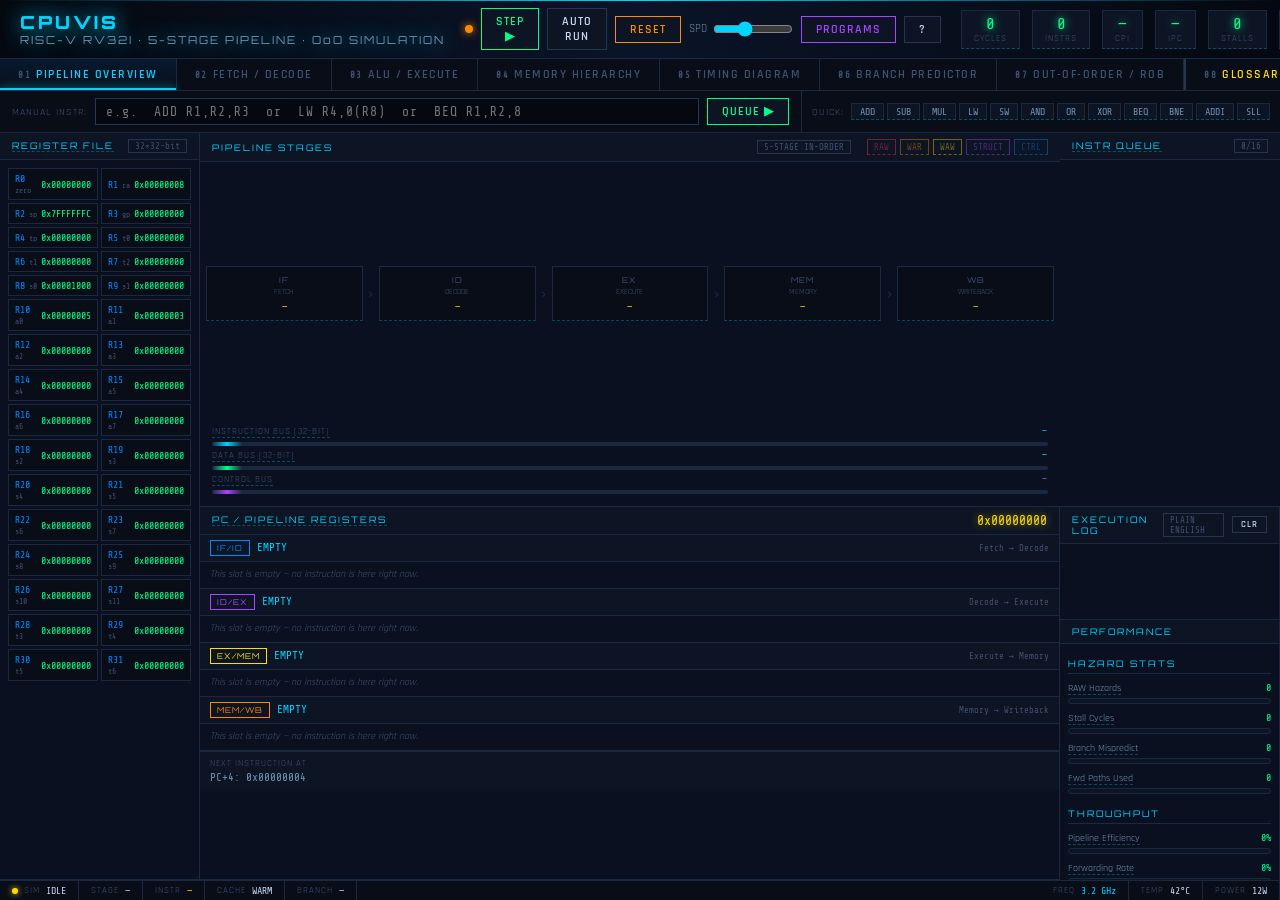
==== commit 49673b28: "Update print statement from 'Hello' to 'Goodbye'" ====
--- a/cpu-visualizer/index.html
+++ b/cpu-visualizer/index.html
@@ -196,7 +196,7 @@
   }
   .preset-btn:hover { border-color: var(--green); color: var(--green); background: rgba(0,255,136,0.05); }
 
-  .reg-grid { display: grid; grid-template-columns: 1fr 1fr; gap: 3px; }
+  .reg-grid { display: grid; grid-template-columns: 1fr 1fr; gap: 3px; min-height: 0; }
   .reg-item {
     background: var(--bg2);
     border: 1px solid var(--border);
@@ -228,7 +228,7 @@
     padding: 8px 4px;
     position: relative;
     transition: all 0.3s;
-    min-width: 70px;
+    min-width: 55px;
   }
   .stage.occupied { border-color: var(--accent); background: var(--glow2); box-shadow: 0 0 15px var(--glow); }
   .stage.stall { border-color: var(--red); background: rgba(255,51,85,0.08); animation: stall-pulse 0.5s infinite; }
@@ -555,9 +555,259 @@
 
   /* Glossary */
   #tab-glossary { flex-direction: column; overflow: hidden; }
+
+
+  /* ============================================================
+     VERBOSE PIPELINE REGISTER CARDS
+     ============================================================ */
+  .pr-card {
+    border-bottom: 1px solid var(--border);
+    flex-shrink: 0;
+    transition: background 0.3s;
+  }
+  .pr-card.active { background: rgba(0,136,255,0.04); }
+  .pr-card.stalled { background: rgba(255,51,85,0.05); }
+  .pr-card.bubble { background: rgba(255,51,85,0.03); }
+
+  .pr-card-header {
+    display: flex;
+    align-items: center;
+    gap: 7px;
+    padding: 5px 10px;
+    background: var(--bg3);
+    border-bottom: 1px solid var(--border);
+    cursor: default;
+  }
+  .pr-reg-badge {
+    font-family: 'Orbitron', sans-serif;
+    font-size: 8px;
+    letter-spacing: 1px;
+    padding: 2px 6px;
+    border: 1px solid;
+    flex-shrink: 0;
+  }
+  .pr-badge-if  { border-color: var(--accent2); color: var(--accent2); }
+  .pr-badge-id  { border-color: var(--purple);  color: var(--purple); }
+  .pr-badge-ex  { border-color: var(--yellow);  color: var(--yellow); }
+  .pr-badge-mem { border-color: var(--orange);  color: var(--orange); }
+
+  .pr-reg-name {
+    font-family: 'Share Tech Mono', monospace;
+    font-size: 11px;
+    color: var(--accent);
+    flex: 1;
+    min-width: 0;
+    overflow: hidden;
+    text-overflow: ellipsis;
+    white-space: nowrap;
+  }
+  .pr-stage-label {
+    font-size: 9px;
+    color: var(--text3);
+    flex-shrink: 0;
+    font-family: 'Share Tech Mono', monospace;
+  }
+
+  .pr-card-body {
+    padding: 6px 10px 8px;
+    display: flex;
+    flex-direction: column;
+    gap: 3px;
+  }
+
+  .pr-empty-msg {
+    font-size: 10px;
+    color: var(--text3);
+    font-style: italic;
+  }
+
+  .pr-what {
+    font-size: 11.5px;
+    color: var(--text);
+    line-height: 1.55;
+    font-family: 'Rajdhani', sans-serif;
+    font-weight: 500;
+  }
+  .pr-what .pr-instr { color: var(--yellow); font-family: 'Share Tech Mono', monospace; font-size: 11px; }
+  .pr-what .pr-reg   { color: var(--green);  font-family: 'Share Tech Mono', monospace; font-size: 10px; }
+  .pr-what .pr-val   { color: var(--accent); font-family: 'Share Tech Mono', monospace; font-size: 10px; }
+  .pr-what .pr-addr  { color: var(--orange); font-family: 'Share Tech Mono', monospace; font-size: 10px; }
+  .pr-what .pr-stall { color: var(--red);    font-weight: 600; }
+  .pr-what .pr-fwd   { color: var(--accent); font-weight: 600; }
+  .pr-what .pr-ok    { color: var(--green);  font-weight: 600; }
+
+  .pr-detail {
+    font-size: 10px;
+    color: var(--text2);
+    line-height: 1.5;
+    margin-top: 2px;
+  }
+
+  .pr-tags {
+    display: flex;
+    gap: 4px;
+    flex-wrap: wrap;
+    margin-top: 3px;
+  }
+  .pr-tag {
+    font-family: 'Share Tech Mono', monospace;
+    font-size: 8px;
+    padding: 1px 5px;
+    border: 1px solid;
+    border-radius: 1px;
+  }
+  .pr-tag-ok   { border-color: var(--green);  color: var(--green); }
+  .pr-tag-warn { border-color: var(--red);    color: var(--red); }
+  .pr-tag-fwd  { border-color: var(--accent); color: var(--accent); }
+  .pr-tag-info { border-color: var(--text3);  color: var(--text3); }
+  .pr-tag-mem  { border-color: var(--orange); color: var(--orange); }
+
+  /* ============================================================
+     VERBOSE EXECUTION LOG ENTRIES
+     ============================================================ */
+  .xlog-entry {
+    border-left: 3px solid var(--border2);
+    background: var(--bg2);
+    padding: 6px 10px 7px;
+    display: flex;
+    flex-direction: column;
+    gap: 2px;
+    animation: xlogIn 0.25s ease;
+    flex-shrink: 0;
+  }
+  @keyframes xlogIn { from { opacity:0; transform:translateY(-4px); } to { opacity:1; transform:translateY(0); } }
+
+  .xlog-entry.xl-fetch   { border-color: var(--accent2); }
+  .xlog-entry.xl-decode  { border-color: var(--purple); }
+  .xlog-entry.xl-execute { border-color: var(--yellow); }
+  .xlog-entry.xl-memory  { border-color: var(--orange); }
+  .xlog-entry.xl-wb      { border-color: var(--green); }
+  .xlog-entry.xl-stall   { border-color: var(--red); background: rgba(255,51,85,0.04); }
+  .xlog-entry.xl-fwd     { border-color: var(--accent); background: rgba(0,212,255,0.03); }
+  .xlog-entry.xl-branch  { border-color: var(--yellow); }
+  .xlog-entry.xl-prog    { border-color: var(--text3); }
+
+  .xlog-meta {
+    display: flex;
+    align-items: center;
+    gap: 6px;
+  }
+  .xlog-cycle {
+    font-family: 'Share Tech Mono', monospace;
+    font-size: 9px;
+    color: var(--text3);
+    flex-shrink: 0;
+    min-width: 28px;
+  }
+  .xlog-stage-pill {
+    font-family: 'Share Tech Mono', monospace;
+    font-size: 8px;
+    padding: 1px 6px;
+    border: 1px solid;
+    flex-shrink: 0;
+  }
+  .xlog-stage-pill.xl-fetch   { border-color: var(--accent2); color: var(--accent2); }
+  .xlog-stage-pill.xl-decode  { border-color: var(--purple);  color: var(--purple); }
+  .xlog-stage-pill.xl-execute { border-color: var(--yellow);  color: var(--yellow); }
+  .xlog-stage-pill.xl-memory  { border-color: var(--orange);  color: var(--orange); }
+  .xlog-stage-pill.xl-wb      { border-color: var(--green);   color: var(--green); }
+  .xlog-stage-pill.xl-stall   { border-color: var(--red);     color: var(--red); }
+  .xlog-stage-pill.xl-fwd     { border-color: var(--accent);  color: var(--accent); }
+  .xlog-stage-pill.xl-branch  { border-color: var(--yellow);  color: var(--yellow); }
+  .xlog-stage-pill.xl-prog    { border-color: var(--text3);   color: var(--text3); }
+
+  .xlog-instr {
+    font-family: 'Share Tech Mono', monospace;
+    font-size: 10px;
+    color: var(--yellow);
+    flex: 1;
+    white-space: nowrap;
+    overflow: hidden;
+    text-overflow: ellipsis;
+  }
+  .xlog-headline {
+    font-size: 11.5px;
+    color: var(--text);
+    line-height: 1.5;
+    font-family: 'Rajdhani', sans-serif;
+    font-weight: 500;
+  }
+  .xlog-headline b { color: var(--text); font-weight: 700; }
+  .xlog-headline .xl-r { color: var(--green);  font-family: 'Share Tech Mono', monospace; font-size: 10px; }
+  .xlog-headline .xl-v { color: var(--accent); font-family: 'Share Tech Mono', monospace; font-size: 10px; }
+  .xlog-headline .xl-a { color: var(--orange); font-family: 'Share Tech Mono', monospace; font-size: 10px; }
+  .xlog-headline .xl-w { color: var(--red);    font-weight: 700; }
+  .xlog-headline .xl-g { color: var(--green);  font-weight: 700; }
+  .xlog-detail {
+    font-size: 10px;
+    color: var(--text2);
+    line-height: 1.5;
+  }
+
+  /* ============================================================
+     TOOLTIP SYSTEM
+     ============================================================ */
+  [data-tip] {
+    cursor: help;
+    border-bottom: 1px dashed rgba(0,212,255,0.3);
+    transition: border-color 0.15s, color 0.15s;
+  }
+  [data-tip]:hover { border-color: var(--accent); }
+
+  .tip-box {
+    display: none;
+    position: fixed;
+    z-index: 9999;
+    max-width: 310px;
+    min-width: 190px;
+    background: #04090f;
+    border: 1px solid var(--accent);
+    box-shadow: 0 0 30px rgba(0,212,255,0.18), 0 6px 28px rgba(0,0,0,0.9);
+    padding: 10px 13px 12px;
+    pointer-events: none;
+  }
+  .tip-box.show { display: block; animation: tipIn 0.1s ease; }
+  @keyframes tipIn { from { opacity:0; transform:translateY(3px); } to { opacity:1; transform:translateY(0); } }
+  .tip-title {
+    font-family: 'Orbitron', sans-serif;
+    font-size: 9px;
+    letter-spacing: 2px;
+    color: var(--accent);
+    text-transform: uppercase;
+    margin-bottom: 6px;
+    padding-bottom: 5px;
+    border-bottom: 1px solid var(--border);
+  }
+  .tip-body {
+    font-family: 'Rajdhani', sans-serif;
+    font-size: 12.5px;
+    color: var(--text2);
+    line-height: 1.55;
+  }
+  .tip-body b { color: var(--text); font-weight: 600; }
+  .tip-body code {
+    font-family: 'Share Tech Mono', monospace;
+    font-size: 10px;
+    color: var(--yellow);
+    background: rgba(255,221,0,0.07);
+    padding: 1px 4px;
+  }
+  .tip-eg {
+    display: block;
+    margin-top: 6px;
+    padding-top: 5px;
+    border-top: 1px solid var(--border);
+    font-size: 10px;
+    color: var(--text3);
+    font-family: 'Share Tech Mono', monospace;
+  }
+  .tip-eg span { color: var(--green); }
 </style>
 </head>
 <body>
+
+<!-- GLOBAL TOOLTIP CARD -->
+<div class="tip-box" id="tipBox"><div class="tip-title" id="tipTitle"></div><div class="tip-body" id="tipBody"></div></div>
 
 <header>
   <div class="logo">
@@ -577,12 +827,12 @@
     <button class="btn" onclick="showHelp()">?</button>
   </div>
   <div class="clock-display">
-    <div class="clock-item"><div class="val" id="cycleCount">0</div><div class="lbl">Cycles</div></div>
-    <div class="clock-item"><div class="val" id="instrCount">0</div><div class="lbl">Instrs</div></div>
-    <div class="clock-item"><div class="val" id="cpiDisplay">—</div><div class="lbl">CPI</div></div>
-    <div class="clock-item"><div class="val" id="ipcDisplay">—</div><div class="lbl">IPC</div></div>
-    <div class="clock-item"><div class="val" id="stallCount">0</div><div class="lbl">Stalls</div></div>
-    <div class="clock-item"><div class="val" id="missCount">0</div><div class="lbl">Misses</div></div>
+    <div class="clock-item" data-tip="cycles|Clock Cycles|One <b>cycle</b> = one tick of the CPU clock (here: 3.2 GHz). Each pipeline stage consumes one cycle. More cycles = more time elapsed.<div class='tip-eg'>@ 3.2 GHz: 1 cycle ≈ 0.3 ns</div>"><div class="val" id="cycleCount">0</div><div class="lbl">Cycles</div></div>
+    <div class="clock-item" data-tip="instrs|Instructions Committed|Instructions that completed the full pipeline (reached <b>WB</b> stage). Does NOT count instructions still in-flight, NOP bubbles, or squashed speculative work.<div class='tip-eg'>Efficiency = Instrs ÷ Cycles × 100%</div>"><div class="val" id="instrCount">0</div><div class="lbl">Instrs</div></div>
+    <div class="clock-item" data-tip="cpi|CPI — Cycles Per Instruction|Average clock cycles per completed instruction. <b>Ideal = 1.0</b>. Every stall cycle and branch misprediction penalty pushes this above 1. Lower is better.<div class='tip-eg'>CPI = Total Cycles ÷ Instructions</div>"><div class="val" id="cpiDisplay">—</div><div class="lbl">CPI</div></div>
+    <div class="clock-item" data-tip="ipc|IPC — Instructions Per Cycle|The inverse of CPI. How many instructions retire per cycle. <b>Max = 1.0</b> for in-order pipelines (superscalar CPUs can exceed 1). Higher is better.<div class='tip-eg'>IPC = 1 ÷ CPI = Instrs ÷ Cycles</div>"><div class="val" id="ipcDisplay">—</div><div class="lbl">IPC</div></div>
+    <div class="clock-item" data-tip="stalls|Pipeline Stalls|Cycles where the pipeline is frozen to resolve a <b>hazard</b>. The stalled instruction stays in its stage doing nothing — wasted time. Load-use hazards cause exactly 1 stall each.<div class='tip-eg'>Each stall adds +1 to CPI</div>"><div class="val" id="stallCount">0</div><div class="lbl">Stalls</div></div>
+    <div class="clock-item" data-tip="misses|Cache Misses|Times data or an instruction wasn't in the fast L1 cache. The CPU stalls while fetching from slower memory: <b>L2 = +10 cycles</b>, DRAM = +200 cycles.<div class='tip-eg'>Miss rate = Misses ÷ Total Accesses</div>"><div class="val" id="missCount">0</div><div class="lbl">Misses</div></div>
   </div>
 </header>
 
@@ -610,25 +860,25 @@
         </div>
         <div style="display:flex; align-items:center; gap:3px; padding:7px 10px; border-left:1px solid var(--border); flex-shrink:0;">
           <span style="font-size:10px; color:var(--text3); letter-spacing:1px; text-transform:uppercase; margin-right:4px;">QUICK:</span>
-          <button class="preset-btn" onclick="queuePreset('ADD R1,R2,R3')">ADD</button>
-          <button class="preset-btn" onclick="queuePreset('SUB R4,R1,R2')">SUB</button>
-          <button class="preset-btn" onclick="queuePreset('MUL R5,R3,R4')">MUL</button>
-          <button class="preset-btn" onclick="queuePreset('LW R6,0(R1)')">LW</button>
-          <button class="preset-btn" onclick="queuePreset('SW R6,4(R2)')">SW</button>
-          <button class="preset-btn" onclick="queuePreset('AND R7,R1,R2')">AND</button>
-          <button class="preset-btn" onclick="queuePreset('OR R8,R3,R5')">OR</button>
-          <button class="preset-btn" onclick="queuePreset('XOR R9,R1,R7')">XOR</button>
-          <button class="preset-btn" onclick="queuePreset('BEQ R1,R2,8')">BEQ</button>
-          <button class="preset-btn" onclick="queuePreset('BNE R3,R4,12')">BNE</button>
-          <button class="preset-btn" onclick="queuePreset('ADDI R1,R2,5')">ADDI</button>
-          <button class="preset-btn" onclick="queuePreset('SLL R2,R1,3')">SLL</button>
+          <button class="preset-btn" data-tip="add|ADD Rd, Rs1, Rs2|Rd = Rs1 + Rs2. Integer addition. R-type instruction — 3 registers, no immediate. The most basic ALU operation; zero stalls if operands are ready." onclick="queuePreset('ADD R1,R2,R3')">ADD</button>
+          <button class="preset-btn" data-tip="sub|SUB Rd, Rs1, Rs2|Rd = Rs1 − Rs2. Integer subtraction. Same encoding slot as ADD but with funct7=0100000 to signal the ALU to subtract." onclick="queuePreset('SUB R4,R1,R2')">SUB</button>
+          <button class="preset-btn" data-tip="mul|MUL Rd, Rs1, Rs2|Rd = Rs1 × Rs2 (lower 32 bits). RV32M extension. Uses the multiply unit which may take more cycles on real hardware; here simulated as 1 cycle." onclick="queuePreset('MUL R5,R3,R4')">MUL</button>
+          <button class="preset-btn" data-tip="lw|LW Rd, offset(Rs1)|Load Word — reads 4 bytes from memory address Rs1+offset into Rd. The loaded value is only available after the MEM stage, causing a <b>load-use stall</b> if used immediately." onclick="queuePreset('LW R6,0(R1)')">LW</button>
+          <button class="preset-btn" data-tip="sw|SW Rs2, offset(Rs1)|Store Word — writes Rs2 to memory address Rs1+offset. Does NOT write a register (no rd). The value must be in Rs2 by the time SW reaches MEM." onclick="queuePreset('SW R6,4(R2)')">SW</button>
+          <button class="preset-btn" data-tip="and|AND Rd, Rs1, Rs2|Rd = Rs1 AND Rs2. Bitwise AND — each bit of the result is 1 only if both input bits are 1. Useful for masking (clearing specific bits)." onclick="queuePreset('AND R7,R1,R2')">AND</button>
+          <button class="preset-btn" data-tip="or|OR Rd, Rs1, Rs2|Rd = Rs1 OR Rs2. Bitwise OR — each bit is 1 if at least one input bit is 1. Useful for setting specific bits." onclick="queuePreset('OR R8,R3,R5')">OR</button>
+          <button class="preset-btn" data-tip="xor|XOR Rd, Rs1, Rs2|Rd = Rs1 XOR Rs2. Bitwise exclusive-OR — bit is 1 if inputs differ. Used in encryption, checksums, and toggling bits." onclick="queuePreset('XOR R9,R1,R7')">XOR</button>
+          <button class="preset-btn" data-tip="beq|BEQ Rs1, Rs2, offset|Branch if Equal — if Rs1 == Rs2, jump to PC+offset. Branch condition resolved in EX. A misprediction flushes 2 pipeline stages." onclick="queuePreset('BEQ R1,R2,8')">BEQ</button>
+          <button class="preset-btn" data-tip="bne|BNE Rs1, Rs2, offset|Branch if Not Equal — if Rs1 ≠ Rs2, jump to PC+offset. Same pipeline behavior as BEQ but inverts the condition." onclick="queuePreset('BNE R3,R4,12')">BNE</button>
+          <button class="preset-btn" data-tip="addi|ADDI Rd, Rs1, imm|Rd = Rs1 + sign_extend(imm). Add Immediate — adds a 12-bit constant directly embedded in the instruction. I-type format. No second source register." onclick="queuePreset('ADDI R1,R2,5')">ADDI</button>
+          <button class="preset-btn" data-tip="sll|SLL Rd, Rs1, Rs2|Shift Left Logical — shifts Rs1 left by Rs2 bits, filling with zeros. Equivalent to multiplying by 2^Rs2. Used for fast powers-of-two multiply." onclick="queuePreset('SLL R2,R1,3')">SLL</button>
         </div>
       </div>
 
       <div style="flex:1; display:grid; grid-template-columns:200px 1fr 220px; grid-template-rows:1fr 1fr; overflow:hidden;">
         <div class="panel span-2-rows" style="grid-row:span 2;">
           <div class="panel-header">
-            <div class="panel-title">REGISTER FILE</div>
+            <div class="panel-title" data-tip="regfile|Register File|32 general-purpose 32-bit registers (R0–R31). R0 is hardwired to 0 — writing to it is ignored. All arithmetic operates on these; values are loaded from memory (LW) and stored back (SW).">REGISTER FILE</div>
             <div class="panel-badge">32×32-bit</div>
           </div>
           <div class="panel-body">
@@ -641,125 +891,155 @@
             <div class="panel-title">PIPELINE STAGES</div>
             <div class="panel-badge">5-STAGE IN-ORDER</div>
             <div class="hazard-indicator" id="hazardIndicator" style="margin-left:8px;">
-              <div class="hazard-badge raw">RAW</div>
-              <div class="hazard-badge war">WAR</div>
-              <div class="hazard-badge waw">WAW</div>
-              <div class="hazard-badge structural">STRUCT</div>
-              <div class="hazard-badge control">CTRL</div>
+              <div class="hazard-badge raw" data-tip="raw|RAW — Read After Write|An instruction tries to READ a register before a previous instruction has finished WRITing it. The most common hazard. Solved by <b>forwarding</b> (usually) or a <b>1-cycle stall</b> for load-use cases.">RAW</div>
+              <div class="hazard-badge war" data-tip="war|WAR — Write After Read|An instruction tries to WRITE a register before an earlier instruction has READ it. Rare in in-order pipelines; mainly matters for <b>out-of-order</b> execution.">WAR</div>
+              <div class="hazard-badge waw" data-tip="waw|WAW — Write After Write|Two instructions both write the same register. The second write must happen after the first or the wrong value survives. In-order pipelines naturally handle this.">WAW</div>
+              <div class="hazard-badge structural" data-tip="structural|Structural Hazard|Two instructions need the <b>same hardware resource</b> at the same time (e.g. one memory port but both a load and an instruction fetch). Requires stalling one of them.">STRUCT</div>
+              <div class="hazard-badge control" data-tip="ctrl|Control Hazard|Caused by <b>branch instructions</b>. The pipeline doesn't know which instruction comes next until the branch is resolved in EX. Wrong guesses (mispredictions) waste 2–3 cycles.">CTRL</div>
             </div>
           </div>
-          <div class="pipeline-container" style="flex-direction:row; align-items:center; justify-content:center; padding:12px; gap:0;">
-            <div class="stage" id="stageIF">
+          <div class="pipeline-container" style="flex-direction:row; align-items:center; justify-content:flex-start; padding:8px 6px; gap:0; overflow-x:auto; overflow-y:hidden; flex-wrap:nowrap;">
+            <div class="stage" id="stageIF" data-tip="if|IF — Instruction Fetch|The CPU reads the next instruction from memory (or L1 I-cache) using the <b>Program Counter (PC)</b> as the address. Takes 1 cycle if it hits the cache. On a load-use stall, IF stays frozen — the same instruction waits here for one extra cycle.">
               <div class="stage-name">IF</div>
               <div style="font-size:8px; color:var(--text3); margin-top:2px;">FETCH</div>
               <div class="stage-instr" id="stageIF-instr">—</div>
             </div>
             <div class="stage-arrow">›</div>
-            <div class="stage" id="stageID">
+            <div class="stage" id="stageID" data-tip="id|ID — Instruction Decode|The fetched bits are decoded: What operation is this? Which registers does it read/write? The <b>hazard detection unit</b> checks here whether a stall is needed. A NOP bubble in this slot means a stall was inserted.">
               <div class="stage-name">ID</div>
               <div style="font-size:8px; color:var(--text3); margin-top:2px;">DECODE</div>
               <div class="stage-instr" id="stageID-instr">—</div>
             </div>
             <div class="stage-arrow">›</div>
-            <div class="stage" id="stageEX">
+            <div class="stage" id="stageEX" data-tip="ex|EX — Execute|The <b>ALU</b> does the computation: arithmetic, logic, address calculation for loads/stores, or branch condition evaluation. Forwarding paths deliver register values directly here, bypassing the register file.">
               <div class="stage-name">EX</div>
               <div style="font-size:8px; color:var(--text3); margin-top:2px;">EXECUTE</div>
               <div class="stage-instr" id="stageEX-instr">—</div>
             </div>
             <div class="stage-arrow">›</div>
-            <div class="stage" id="stageMEM">
+            <div class="stage" id="stageMEM" data-tip="mem|MEM — Memory Access|Only <b>LW/SW</b> instructions actually use this stage. Loads read a value from the D-cache; stores write one. ALU instructions pass through unchanged. Load results become available here — too late for the immediately following instruction (hence load-use stalls).">
               <div class="stage-name">MEM</div>
               <div style="font-size:8px; color:var(--text3); margin-top:2px;">MEMORY</div>
               <div class="stage-instr" id="stageMEM-instr">—</div>
             </div>
             <div class="stage-arrow">›</div>
-            <div class="stage" id="stageWB">
+            <div class="stage" id="stageWB" data-tip="wb|WB — Write Back|The final stage. Results are written back into the <b>register file</b> so future instructions can use them. Once an instruction reaches WB it is considered <b>committed</b> — counted in the Instrs counter.">
               <div class="stage-name">WB</div>
               <div style="font-size:8px; color:var(--text3); margin-top:2px;">WRITEBACK</div>
               <div class="stage-instr" id="stageWB-instr">—</div>
             </div>
           </div>
           <div style="padding:0 12px 8px;">
-            <div class="bus-label"><span>INSTRUCTION BUS (32-bit)</span><span id="instrBusVal" class="mono c-accent">—</span></div>
+            <div class="bus-label"><span data-tip="ibus|Instruction Bus (32-bit)|Carries the raw 32-bit encoded instruction word from I-cache → IF/ID pipeline register. The encoding contains opcode, register numbers, and immediate values packed into specific bit fields.">INSTRUCTION BUS (32-bit)</span><span id="instrBusVal" class="mono c-accent">—</span></div>
             <div class="bus-visual"><div class="bus-packet"></div></div>
-            <div class="bus-label" style="margin-top:4px;"><span>DATA BUS (32-bit)</span><span id="dataBusVal" class="mono c-green">—</span></div>
+            <div class="bus-label" style="margin-top:4px;"><span data-tip="dbus|Data Bus (32-bit)|Carries values between the ALU, data cache, and registers. Shows the current ALU result or load/store data. 32 bits wide — matches the RISC-V RV32I register width.">DATA BUS (32-bit)</span><span id="dataBusVal" class="mono c-green">—</span></div>
             <div class="bus-visual"><div class="bus-packet" style="background:linear-gradient(90deg,transparent,var(--green),transparent);"></div></div>
-            <div class="bus-label" style="margin-top:4px;"><span>CONTROL BUS</span><span id="ctrlBusVal" class="mono c-purple">—</span></div>
+            <div class="bus-label" style="margin-top:4px;"><span data-tip="cbus|Control Bus|Carries control signals that tell each stage what to do: RegWrite, MemRead, Branch, ALUSrc, etc. These are derived during decode and travel with the instruction through the pipeline registers.">CONTROL BUS</span><span id="ctrlBusVal" class="mono c-purple">—</span></div>
             <div class="bus-visual"><div class="bus-packet" style="background:linear-gradient(90deg,transparent,var(--purple),transparent); animation-delay:0.7s;"></div></div>
           </div>
         </div>
 
         <div class="panel" style="border-right:none;">
           <div class="panel-header">
-            <div class="panel-title">INSTR QUEUE</div>
+            <div class="panel-title" data-tip="iqueue|Instruction Queue|Instructions waiting to be fetched into the pipeline. Acts like a FIFO buffer. In a real CPU this corresponds to the L1 instruction cache and fetch buffer. Programs are loaded here before running.">INSTR QUEUE</div>
             <div class="panel-badge" id="queueBadge">0/16</div>
           </div>
           <div class="panel-body" id="instrQueueDisplay" style="overflow:auto; display:flex; flex-direction:column; gap:2px;"></div>
         </div>
 
-        <div class="panel">
-          <div class="panel-header"><div class="panel-title">PC / CONTROL</div></div>
-          <div class="panel-body">
-            <div style="text-align:center; margin-bottom:12px;">
-              <div style="font-size:9px; color:var(--text3); letter-spacing:1px; text-transform:uppercase; margin-bottom:4px;">PROGRAM COUNTER</div>
-              <div id="pcDisplay" style="font-family:'Share Tech Mono',monospace; font-size:22px; color:var(--yellow); text-shadow:0 0 15px rgba(255,221,0,0.6);">0x00000000</div>
-              <div style="font-size:9px; color:var(--text3); margin-top:2px;" id="pcPlusDisplay">PC+4: 0x00000004</div>
+        <div class="panel" style="overflow:hidden;">
+          <div class="panel-header">
+            <div class="panel-title" data-tip="pc|Program Counter (PC)|A special register that always holds the address of the next instruction to fetch. Increments by 4 each cycle. Frozen during load-use stalls.">PC / PIPELINE REGISTERS</div>
+            <div id="pcDisplay" style="font-family:'Share Tech Mono',monospace; font-size:13px; color:var(--yellow); text-shadow:0 0 8px rgba(255,221,0,0.5); margin-left:auto;">0x00000000</div>
+          </div>
+          <div class="panel-body" style="padding:0; overflow-y:auto; display:flex; flex-direction:column; gap:0;">
+            <div class="pr-card" id="prCard-IFID">
+              <div class="pr-card-header">
+                <div class="pr-reg-badge pr-badge-if">IF/ID</div>
+                <div class="pr-reg-name" id="prIF_ID_val">EMPTY</div>
+                <div class="pr-stage-label">Fetch → Decode</div>
+              </div>
+              <div class="pr-card-body" id="prCard-IFID-body">
+                <div class="pr-empty-msg">No instruction in the pipeline yet. Click STEP or AUTO RUN to begin.</div>
+              </div>
             </div>
-            <div class="section-title">PIPELINE REGISTERS</div>
-            <div style="display:flex; flex-direction:column; gap:3px;">
-              <div class="decode-field">
-                <div class="df-label">IF/ID</div>
-                <div class="df-val mono" id="prIF_ID_val">EMPTY</div>
+            <div class="pr-card" id="prCard-IDEX">
+              <div class="pr-card-header">
+                <div class="pr-reg-badge pr-badge-id">ID/EX</div>
+                <div class="pr-reg-name" id="prID_EX_val">EMPTY</div>
+                <div class="pr-stage-label">Decode → Execute</div>
               </div>
-              <div class="decode-field">
-                <div class="df-label">ID/EX</div>
-                <div class="df-val mono" id="prID_EX_val">EMPTY</div>
+              <div class="pr-card-body" id="prCard-IDEX-body">
+                <div class="pr-empty-msg">Waiting for an instruction to decode.</div>
               </div>
-              <div class="decode-field">
-                <div class="df-label">EX/MEM</div>
-                <div class="df-val mono" id="prEX_MEM_val">EMPTY</div>
+            </div>
+            <div class="pr-card" id="prCard-EXMEM">
+              <div class="pr-card-header">
+                <div class="pr-reg-badge pr-badge-ex">EX/MEM</div>
+                <div class="pr-reg-name" id="prEX_MEM_val">EMPTY</div>
+                <div class="pr-stage-label">Execute → Memory</div>
               </div>
-              <div class="decode-field">
-                <div class="df-label">MEM/WB</div>
-                <div class="df-val mono" id="prMEM_WB_val">EMPTY</div>
+              <div class="pr-card-body" id="prCard-EXMEM-body">
+                <div class="pr-empty-msg">Waiting for an instruction to execute.</div>
               </div>
+            </div>
+            <div class="pr-card" id="prCard-MEMWB">
+              <div class="pr-card-header">
+                <div class="pr-reg-badge pr-badge-mem">MEM/WB</div>
+                <div class="pr-reg-name" id="prMEM_WB_val">EMPTY</div>
+                <div class="pr-stage-label">Memory → Writeback</div>
+              </div>
+              <div class="pr-card-body" id="prCard-MEMWB-body">
+                <div class="pr-empty-msg">Waiting for a memory stage result.</div>
+              </div>
+            </div>
+            <div style="padding:6px 10px; border-top:1px solid var(--border); flex-shrink:0; background:var(--bg3);">
+              <div style="font-size:9px; color:var(--text3); margin-bottom:2px; letter-spacing:1px;">NEXT INSTRUCTION AT</div>
+              <div id="pcPlusDisplay" style="font-family:'Share Tech Mono',monospace; font-size:11px; color:var(--text2);">PC+4: 0x00000004</div>
             </div>
           </div>
         </div>
 
-        <div class="panel" style="border-right:none; border-bottom:none;">
-          <div class="panel-header"><div class="panel-title">EXECUTION LOG</div><button class="btn" style="font-size:9px; padding:2px 8px;" onclick="clearLog()">CLR</button></div>
-          <div class="panel-body" id="execLog" style="overflow-y:auto; display:flex; flex-direction:column; gap:2px;"></div>
-        </div>
-
-        <div class="panel" style="border-bottom:none;">
-          <div class="panel-header"><div class="panel-title">PERFORMANCE</div></div>
-          <div class="panel-body">
-            <div class="section-title">HAZARD STATS</div>
-            <div class="stat-bar">
-              <div class="stat-bar-label"><span class="name c-red">RAW Hazards</span><span class="val" id="rawStat">0</span></div>
-              <div class="stat-bar-track"><div class="stat-bar-fill" id="rawBar" style="width:0%;background:linear-gradient(90deg,var(--red),#ff6677);"></div></div>
+        <div class="panel" style="border-bottom:none; display:flex; flex-direction:column; overflow:hidden;">
+          <!-- EXECUTION LOG -->
+          <div style="display:flex; flex-direction:column; flex:1; min-height:0; border-bottom:1px solid var(--border);">
+            <div class="panel-header">
+              <div class="panel-title">EXECUTION LOG</div>
+              <div id="logVerboseBadge" style="font-family:'Share Tech Mono',monospace; font-size:9px; padding:1px 6px; border:1px solid var(--border2); color:var(--text3); margin-left:6px;">PLAIN ENGLISH</div>
+              <button class="btn" style="font-size:9px; padding:2px 8px; margin-left:auto;" onclick="clearLog()">CLR</button>
             </div>
-            <div class="stat-bar">
-              <div class="stat-bar-label"><span class="name c-orange">Stall Cycles</span><span class="val" id="stallStat">0</span></div>
-              <div class="stat-bar-track"><div class="stat-bar-fill" id="stallBar" style="width:0%;background:linear-gradient(90deg,var(--orange),#ffaa44);"></div></div>
-            </div>
-            <div class="stat-bar">
-              <div class="stat-bar-label"><span class="name c-yellow">Branch Mispredict</span><span class="val" id="branchMispredStat">0</span></div>
-              <div class="stat-bar-track"><div class="stat-bar-fill" id="branchBar" style="width:0%;background:linear-gradient(90deg,var(--yellow),#ffee66);"></div></div>
-            </div>
-            <div class="stat-bar">
-              <div class="stat-bar-label"><span class="name c-accent">Fwd Paths Used</span><span class="val" id="fwdStat">0</span></div>
-              <div class="stat-bar-track"><div class="stat-bar-fill" id="fwdBar" style="width:0%;"></div></div>
-            </div>
-            <div class="section-title" style="margin-top:8px;">THROUGHPUT</div>
-            <div class="stat-bar">
-              <div class="stat-bar-label"><span class="name">Pipeline Efficiency</span><span class="val c-green" id="effStat">0%</span></div>
-              <div class="stat-bar-track"><div class="stat-bar-fill" id="effBar" style="width:0%;"></div></div>
-            </div>
-            <div class="stat-bar">
-              <div class="stat-bar-label"><span class="name">Forwarding Rate</span><span class="val c-accent" id="fwdRateStat">0%</span></div>
-              <div class="stat-bar-track"><div class="stat-bar-fill" id="fwdRateBar" style="width:0%;"></div></div>
+            <div class="panel-body" id="execLog" style="overflow-y:auto; display:flex; flex-direction:column; gap:4px; padding:6px 8px; flex:1; min-height:0;"></div>
+          </div>
+          <!-- PERFORMANCE -->
+          <div style="display:flex; flex-direction:column; flex-shrink:0; max-height:260px; overflow-y:auto;">
+            <div class="panel-header"><div class="panel-title">PERFORMANCE</div></div>
+            <div class="panel-body">
+              <div class="section-title">HAZARD STATS</div>
+              <div class="stat-bar">
+                <div class="stat-bar-label"><span class="name c-red" data-tip="raw-stat|RAW Hazard Count|Total Read-After-Write hazards detected. Each one is a case where an instruction needed a value before the previous instruction finished computing it. Includes both forwarded cases and stall cases.">RAW Hazards</span><span class="val" id="rawStat">0</span></div>
+                <div class="stat-bar-track"><div class="stat-bar-fill" id="rawBar" style="width:0%;background:linear-gradient(90deg,var(--red),#ff6677);"></div></div>
+              </div>
+              <div class="stat-bar">
+                <div class="stat-bar-label"><span class="name c-orange" data-tip="stall-stat|Stall Cycles|Number of cycles the pipeline was frozen. Each stall = +1 CPI. Load-use hazards always cost exactly 1 stall. Branch mispredictions cost 2–3. Structural hazards are rare.">Stall Cycles</span><span class="val" id="stallStat">0</span></div>
+                <div class="stat-bar-track"><div class="stat-bar-fill" id="stallBar" style="width:0%;background:linear-gradient(90deg,var(--orange),#ffaa44);"></div></div>
+              </div>
+              <div class="stat-bar">
+                <div class="stat-bar-label"><span class="name c-yellow" data-tip="mispred-stat|Branch Mispredictions|Times the branch predictor guessed wrong. Each misprediction flushes 2–3 instructions and costs 2–3 wasted cycles.">Branch Mispredict</span><span class="val" id="branchMispredStat">0</span></div>
+                <div class="stat-bar-track"><div class="stat-bar-fill" id="branchBar" style="width:0%;background:linear-gradient(90deg,var(--yellow),#ffee66);"></div></div>
+              </div>
+              <div class="stat-bar">
+                <div class="stat-bar-label"><span class="name c-accent" data-tip="fwd-stat|Forwarding Paths Used|Times the forwarding unit routed a value directly from EX/MEM or MEM/WB back to EX, avoiding a stall.">Fwd Paths Used</span><span class="val" id="fwdStat">0</span></div>
+                <div class="stat-bar-track"><div class="stat-bar-fill" id="fwdBar" style="width:0%;"></div></div>
+              </div>
+              <div class="section-title" style="margin-top:6px;">THROUGHPUT</div>
+              <div class="stat-bar">
+                <div class="stat-bar-label"><span class="name" data-tip="eff-stat|Pipeline Efficiency|Percentage of cycles doing useful work: Instrs ÷ Cycles × 100%. 100% is ideal. Stalls and bubbles reduce this.">Pipeline Efficiency</span><span class="val c-green" id="effStat">0%</span></div>
+                <div class="stat-bar-track"><div class="stat-bar-fill" id="effBar" style="width:0%;"></div></div>
+              </div>
+              <div class="stat-bar">
+                <div class="stat-bar-label"><span class="name" data-tip="fwdrate-stat|Forwarding Rate|Percentage of instructions that received their input via the forwarding unit instead of waiting.">Forwarding Rate</span><span class="val c-accent" id="fwdRateStat">0%</span></div>
+                <div class="stat-bar-track"><div class="stat-bar-fill" id="fwdRateBar" style="width:0%;"></div></div>
+              </div>
             </div>
           </div>
         </div>
@@ -771,7 +1051,7 @@
   <div class="tab-panel" id="tab-fetch">
     <div class="fetch-layout" style="width:100%;">
       <div class="panel" style="border-bottom:none;">
-        <div class="panel-header"><div class="panel-title">INSTRUCTION MEMORY</div><div class="panel-badge">RV32I</div></div>
+        <div class="panel-header"><div class="panel-title" data-tip="imem|Instruction Memory|Shows all instructions loaded into the simulated CPU, with their addresses, hex encoding, mnemonic, and operands. The highlighted row is the current PC — the next instruction to be fetched.">INSTRUCTION MEMORY</div><div class="panel-badge">RV32I</div></div>
         <div class="panel-body">
           <div style="padding:6px 8px; border-bottom:1px solid var(--border); display:flex; align-items:center; gap:8px;">
             <div class="pc-label">PC →</div>
@@ -784,7 +1064,7 @@
         </div>
       </div>
       <div class="panel" style="border-bottom:none;">
-        <div class="panel-header"><div class="panel-title">INSTRUCTION DECODE</div><div class="panel-badge" id="decodeBadge">NO INSTR</div></div>
+        <div class="panel-header"><div class="panel-title" data-tip="idecode|Instruction Decode Unit|Breaks the 32-bit instruction word into its fields: <b>opcode</b>, register numbers, function codes, and immediate values. Shows the active control signals generated for the current instruction in the ID stage.">INSTRUCTION DECODE</div><div class="panel-badge" id="decodeBadge">NO INSTR</div></div>
         <div class="decode-visual">
           <div class="section-title">32-BIT INSTRUCTION WORD</div>
           <div class="instr-bits">
@@ -801,15 +1081,15 @@
           </div>
           <div class="section-title">CONTROL SIGNALS</div>
           <div class="ctrl-signals" id="ctrlSignals">
-            <div class="ctrl-sig" id="cs-regwrite">RegWrite</div>
-            <div class="ctrl-sig" id="cs-memread">MemRead</div>
-            <div class="ctrl-sig" id="cs-memwrite">MemWrite</div>
-            <div class="ctrl-sig" id="cs-branch">Branch</div>
-            <div class="ctrl-sig" id="cs-jump">Jump</div>
-            <div class="ctrl-sig" id="cs-alusrc">ALUSrc</div>
-            <div class="ctrl-sig" id="cs-memtoreg">MemToReg</div>
-            <div class="ctrl-sig" id="cs-aluzero">ALUZero</div>
-            <div class="ctrl-sig" id="cs-unsigned">Unsigned</div>
+            <div class="ctrl-sig" id="cs-regwrite" data-tip="regwrite|RegWrite|When ON: the result of this instruction will be written to the destination register (rd) in the WB stage. OFF for stores (SW) and branches — they don't write a register.">RegWrite</div>
+            <div class="ctrl-sig" id="cs-memread" data-tip="memread|MemRead|When ON: the MEM stage reads a value from data memory at the computed address. Only active for <b>load instructions</b> (LW, LH, LB). This flag is what triggers load-use hazard detection.">MemRead</div>
+            <div class="ctrl-sig" id="cs-memwrite" data-tip="memwrite|MemWrite|When ON: the MEM stage writes a value to data memory. Only active for <b>store instructions</b> (SW, SH, SB). The value stored comes from rs2.">MemWrite</div>
+            <div class="ctrl-sig" id="cs-branch" data-tip="branch|Branch Control Signal|When ON: this instruction is a conditional branch (BEQ, BNE, BLT, etc.). The ALU evaluates the condition in EX; if taken, the PC is redirected and 2 in-flight instructions are flushed.">Branch</div>
+            <div class="ctrl-sig" id="cs-jump" data-tip="jump|Jump Control Signal|When ON: this is an unconditional jump (JAL, JALR). Always redirects the PC. Saves the return address (PC+4) in the destination register rd.">Jump</div>
+            <div class="ctrl-sig" id="cs-alusrc" data-tip="alusrc|ALUSrc — ALU Source Mux|Selects what the <b>second operand</b> to the ALU is: OFF = register rs2; ON = sign-extended immediate. R-type uses a register; I-type, loads, stores use an immediate.">ALUSrc</div>
+            <div class="ctrl-sig" id="cs-memtoreg" data-tip="memtoreg|MemToReg — Result Source Mux|Selects what gets written to rd in WB: OFF = ALU result; ON = value loaded from memory. Only ON for load instructions.">MemToReg</div>
+            <div class="ctrl-sig" id="cs-aluzero" data-tip="aluzero|ALUZero Flag|The ALU's zero-detection flag. Goes ON when the ALU result equals zero. Branches use this to decide whether to take the jump: BEQ takes if zero is 1, BNE takes if zero is 0.">ALUZero</div>
+            <div class="ctrl-sig" id="cs-unsigned" data-tip="unsigned|Unsigned Comparison|When ON: comparisons (SLT, BLT, BGE) treat register values as <b>unsigned integers</b> (0 to 4,294,967,295 range) instead of signed (-2^31 to 2^31-1). Affects SLTU and BLTU instructions.">Unsigned</div>
           </div>
           <div class="section-title">IMMEDIATE GENERATION</div>
           <div style="background:var(--bg2); border:1px solid var(--border); padding:8px; font-family:'Share Tech Mono',monospace; font-size:11px;">
@@ -820,9 +1100,9 @@
         </div>
       </div>
       <div class="panel" style="border-right:none; border-bottom:none;">
-        <div class="panel-header"><div class="panel-title">HAZARD DETECTION</div></div>
+        <div class="panel-header"><div class="panel-title" data-tip="hazdetect|Hazard Detection Unit|Continuously monitors adjacent pipeline stages for data dependencies. If it detects a load-use hazard (LW in ID, dependent instruction in IF), it inserts a stall bubble and freezes IF and PC for one cycle.">HAZARD DETECTION</div></div>
         <div class="panel-body">
-          <div class="section-title">FORWARDING PATHS</div>
+          <div class="section-title" data-tip="fwdpaths|Forwarding (Bypassing)|Instead of waiting for WB to write the register file, the forwarding unit detects when an in-flight instruction has the value a later instruction needs, and routes it directly. <b>EX/MEM→EX</b> is the fastest path (1-cycle lag); <b>MEM/WB→EX</b> handles 2-cycle lags.">FORWARDING PATHS</div>
           <div id="fwdPaths">
             <div class="fwd-path" id="fwd-EX_MEM"><span class="c-text3">EX/MEM</span><span class="fwd-arrow">→</span><span class="c-text3">EX</span><span style="flex:1;"></span><span id="fwd-EX_MEM-val" class="mono c-text3">—</span></div>
             <div class="fwd-path" id="fwd-MEM_WB"><span class="c-text3">MEM/WB</span><span class="fwd-arrow">→</span><span class="c-text3">EX</span><span style="flex:1;"></span><span id="fwd-MEM_WB-val" class="mono c-text3">—</span></div>
@@ -949,7 +1229,7 @@
   <div class="tab-panel" id="tab-memory">
     <div class="mem-layout" style="width:100%;">
       <div class="panel">
-        <div class="panel-header"><div class="panel-title">L1 I-CACHE</div><div class="panel-badge">32KB · 8-WAY · 64B LINE</div></div>
+        <div class="panel-header"><div class="panel-title" data-tip="icache|L1 Instruction Cache|A small, fast cache holding recently fetched instructions. <b>32KB, 8-way set-associative, 64-byte cache lines</b>. A hit costs 1 cycle; a miss stalls the pipeline and fetches from L2 (10 cycles). Indexed by the low bits of the PC.">L1 I-CACHE</div><div class="panel-badge">32KB · 8-WAY · 64B LINE</div></div>
         <div class="panel-body">
           <div style="display:flex; gap:12px; margin-bottom:8px;">
             <div><div style="font-size:9px; color:var(--text3);">HIT RATE</div><div style="font-family:'Share Tech Mono',monospace; font-size:16px; color:var(--green);" id="icacheHitRate">100%</div></div>
@@ -960,7 +1240,7 @@
         </div>
       </div>
       <div class="panel" style="border-right:none;">
-        <div class="panel-header"><div class="panel-title">L1 D-CACHE</div><div class="panel-badge">32KB · 8-WAY · 64B LINE</div></div>
+        <div class="panel-header"><div class="panel-title" data-tip="dcache|L1 Data Cache|Holds recently accessed data values. Same structure as I-cache: <b>32KB, 8-way set-associative</b>. LW reads and SW writes go here. Write-back policy: dirty lines are written to memory only when evicted (replaced by a new cache line).">L1 D-CACHE</div><div class="panel-badge">32KB · 8-WAY · 64B LINE</div></div>
         <div class="panel-body">
           <div style="display:flex; gap:12px; margin-bottom:8px;">
             <div><div style="font-size:9px; color:var(--text3);">HIT RATE</div><div style="font-family:'Share Tech Mono',monospace; font-size:16px; color:var(--green);" id="dcacheHitRate">100%</div></div>
@@ -972,7 +1252,7 @@
         </div>
       </div>
       <div class="panel" style="border-bottom:none;">
-        <div class="panel-header"><div class="panel-title">L2 CACHE + TLB</div><div class="panel-badge">256KB UNIFIED</div></div>
+        <div class="panel-header"><div class="panel-title" data-tip="l2|L2 Cache + TLB|<b>L2 Cache (256KB unified)</b>: shared instruction+data cache, slower but larger than L1. Catches L1 misses with ~10 cycle latency. <b>TLB</b>: Translation Lookaside Buffer — caches virtual→physical address translations so the MMU doesn't need to walk the page table every access.">L2 CACHE + TLB</div><div class="panel-badge">256KB UNIFIED</div></div>
         <div class="panel-body">
           <div class="section-title">L2 CACHE</div>
           <div style="display:flex; gap:12px; margin-bottom:8px;">
@@ -1045,7 +1325,7 @@
   <div class="tab-panel" id="tab-branch">
     <div class="branch-layout" style="width:100%;">
       <div class="panel" style="border-bottom:none;">
-        <div class="panel-header"><div class="panel-title">BRANCH TARGET BUFFER</div><div class="panel-badge">64-ENTRY</div></div>
+        <div class="panel-header"><div class="panel-title" data-tip="btb|Branch Target Buffer (BTB)|A small cache that remembers the <b>target address</b> of recently seen branches. When the CPU fetches a branch instruction, it looks it up here to speculatively fetch the predicted target — before the branch condition is even evaluated.">BRANCH TARGET BUFFER</div><div class="panel-badge">64-ENTRY</div></div>
         <div class="panel-body">
           <div style="display:flex; gap:12px; margin-bottom:8px;">
             <div><div style="font-size:9px; color:var(--text3);">ACCURACY</div><div style="font-family:'Share Tech Mono',monospace; font-size:16px; color:var(--green);" id="btbAccuracy">—</div></div>
@@ -1060,7 +1340,7 @@
         </div>
       </div>
       <div class="panel" style="border-right:none; border-bottom:none;">
-        <div class="panel-header"><div class="panel-title">2-BIT SATURATING COUNTER FSM</div></div>
+        <div class="panel-header"><div class="panel-title" data-tip="2bit|2-Bit Saturating Counter|A simple branch predictor. 4 states: <b>Strongly Not Taken → Weakly Not Taken → Weakly Taken → Strongly Taken</b>. One correct prediction moves toward the extreme; one wrong one moves toward the middle. More robust than 1-bit: a loop exit only mispredicts twice.">2-BIT SATURATING COUNTER FSM</div></div>
         <div class="panel-body">
           <div class="fsm-visual">
             <div style="font-size:10px; color:var(--text3); letter-spacing:1px; text-transform:uppercase; margin-bottom:8px;">PREDICTOR STATE MACHINE</div>
@@ -1070,7 +1350,7 @@
               <div class="fsm-state wt" id="fsm-WT"><div style="font-family:'Share Tech Mono',monospace; font-size:13px; color:var(--yellow);">WT</div><div class="fsm-state-label">Weakly Taken</div><div class="fsm-predict taken">TAKEN</div></div>
               <div class="fsm-state st" id="fsm-ST"><div style="font-family:'Share Tech Mono',monospace; font-size:13px; color:var(--green);">ST</div><div class="fsm-state-label">Strongly Taken</div><div class="fsm-predict taken">TAKEN</div></div>
             </div>
-            <div style="font-size:10px; color:var(--text3); margin-top:8px;">Current State: <span id="currentFSMState" style="font-family:'Share Tech Mono',monospace; color:var(--accent);">WT</span></div>
+            <div style="font-size:10px; color:var(--text3); margin-top:8px;">Current State: <span id="currentFSMState" data-tip="fsmstate|Current Predictor State|SN=Strongly Not Taken, WN=Weakly Not Taken, WT=Weakly Taken, ST=Strongly Taken. The predictor predicts TAKEN if in WT or ST states." style="font-family:'Share Tech Mono',monospace; color:var(--accent);">WT</span></div>
             <div style="display:flex; gap:8px; margin-top:12px;">
               <button class="btn green" onclick="fsmTaken()" style="flex:1;">BRANCH TAKEN</button>
               <button class="btn orange" onclick="fsmNotTaken()" style="flex:1;">NOT TAKEN</button>
@@ -1093,11 +1373,11 @@
   <div class="tab-panel" id="tab-ooo">
     <div class="ooo-layout" style="width:100%;">
       <div class="panel" style="border-bottom:none;">
-        <div class="panel-header"><div class="panel-title">RESERVATION STATIONS</div><div class="panel-badge">16 ENTRIES</div></div>
+        <div class="panel-header"><div class="panel-title" data-tip="rs|Reservation Stations|Buffers where instructions wait until their <b>operands are ready</b>. An out-of-order CPU can issue instructions in any order — as soon as both inputs are available, it goes to a functional unit. Enables bypassing stalls that would block an in-order pipeline.">RESERVATION STATIONS</div><div class="panel-badge">16 ENTRIES</div></div>
         <div class="panel-body"><div id="rsDisplay"></div></div>
       </div>
       <div class="panel" style="border-bottom:none;">
-        <div class="panel-header"><div class="panel-title">REORDER BUFFER</div><div class="panel-badge">32 ENTRIES</div></div>
+        <div class="panel-header"><div class="panel-title" data-tip="rob|Reorder Buffer (ROB)|Tracks in-flight instructions in their <b>original program order</b>. Out-of-order CPUs execute instructions in any order, but the ROB ensures results are <b>committed</b> (made permanent) in order. This preserves correct program behavior and makes exceptions precise.">REORDER BUFFER</div><div class="panel-badge">32 ENTRIES</div></div>
         <div class="panel-body">
           <div style="display:flex; gap:8px; margin-bottom:8px; font-family:'Share Tech Mono',monospace; font-size:10px;">
             <div><span class="c-text3">HEAD: </span><span class="c-accent2" id="robHead">0</span></div>
@@ -1129,7 +1409,7 @@
               <div style="display:flex; justify-content:space-between;"><span class="c-text3">LAST COMMIT:</span><span id="oooLastCommit" class="c-yellow">—</span></div>
             </div>
           </div>
-          <div class="section-title">REGISTER ALIAS TABLE (RAT)</div>
+          <div class="section-title" data-tip="rat|Register Alias Table (RAT)|Maps architectural registers (R0–R31) to <b>ROB entries</b> holding their most recent in-flight value. Enables <b>register renaming</b> — multiple instructions can have different "versions" of the same architectural register, eliminating false WAR/WAW hazards.">REGISTER ALIAS TABLE (RAT)</div>
           <div style="display:grid; grid-template-columns:1fr 1fr; gap:2px;" id="ratDisplay"></div>
         </div>
       </div>
@@ -1743,7 +2023,7 @@
     instr._loadVal = memory[key] !== undefined ? memory[key] : 0;
     instr._result = instr._loadVal;
     simulateCacheAccess('dcache', addr);
-    addLog(totalCycles, 'MEM', `Load: ${key} → ${instr._loadVal}`, 'memory');
+    addLog(totalCycles, 'MEM', `Load@${key}: loaded value ${instr._loadVal} into R${instr.rd}`, 'memory');
     logMemAccess('LW', addr, instr._loadVal);
 
     if (sortOverlayActive && sortProgramType === 'bubble' && instr._sortMeta) {
@@ -1774,7 +2054,7 @@
     if (fwdData.forward) storeVal = fwdData.value;
     memory[key] = storeVal;
     simulateCacheAccess('dcache', addr, true);
-    addLog(totalCycles, 'MEM', `Store: ${key} ← ${storeVal}`, 'memory');
+    addLog(totalCycles, 'MEM', `Store@${key}: wrote value ${storeVal} from R${instr.rs2}`, 'memory');
     logMemAccess('SW', addr, storeVal);
     initDataMem();
 
@@ -2004,13 +2284,140 @@
     }
   });
 
-  // Pipeline register displays
-  const content = [['IF','IF_ID'],['ID','ID_EX'],['EX','EX_MEM'],['MEM','MEM_WB']];
-  content.forEach(([stage, reg]) => {
-    let instr = pipeline[stage];
-    let el = document.getElementById('pr'+reg+'_val');
-    if (el) el.textContent = instr ? (instr.isBubble ? 'NOP/BUBBLE' : instr.raw) : 'EMPTY';
-  });
+  // Verbose pipeline register cards
+  updatePRCard('IFID',  pipeline.IF,  'IF',  'prIF_ID_val');
+  updatePRCard('IDEX',  pipeline.ID,  'ID',  'prID_EX_val');
+  updatePRCard('EXMEM', pipeline.EX,  'EX',  'prEX_MEM_val');
+  updatePRCard('MEMWB', pipeline.MEM, 'MEM', 'prMEM_WB_val');
+}
+
+// ─── HUMAN-READABLE REGISTER NAMES ─────────────────────────────────────────
+const REG_ABI = ['zero','ra','sp','gp','tp','t0','t1','t2','s0/fp','s1','a0','a1','a2','a3','a4','a5','a6','a7','s2','s3','s4','s5','s6','s7','s8','s9','s10','s11','t3','t4','t5','t6'];
+function rn(r) { return `R${r}<span style="font-size:8px;opacity:0.6;">(${REG_ABI[r]||'?'})</span>`; }
+function hex(v) { return '0x'+(v>>>0).toString(16).padStart(8,'0').toUpperCase(); }
+function dec(v) { return (v|0).toString(); }
+
+// ─── PLAIN-ENGLISH DESCRIPTION PER INSTRUCTION+STAGE ────────────────────────
+function describeInstr(instr, stage) {
+  if (!instr || !instr.def) return { what: '—', detail: '' };
+  const m = instr.mnem;
+  const rd = instr.rd, rs1 = instr.rs1, rs2 = instr.rs2, imm = instr.imm;
+  const vrd  = registers[rd]  || 0;
+  const vrs1 = registers[rs1] || 0;
+  const vrs2 = registers[rs2] || 0;
+
+  // Check forwarding state
+  const fwdA = checkForward(rs1);
+  const fwdB = checkForward(rs2);
+
+  let what = '', detail = '', tags = [];
+
+  if (stage === 'IF') {
+    what = `CPU is <b>fetching</b> <span class="pr-instr">${instr.raw}</span> from instruction memory at address <span class="pr-val">${hex(pc - (instrQueue.length >= 0 ? 0 : 4))}</span>.`;
+    detail = `This is the first step — the CPU reads the binary encoding of the instruction. No computation yet. The instruction will be decoded in the next cycle.`;
+    tags = [{cls:'pr-tag-info', l:'FETCH'}];
+  } else if (stage === 'ID') {
+    if (m === 'NOP' || instr.isBubble) {
+      what = `A <span class="pr-stall">NOP bubble</span> is sitting here. This is a <b>placeholder</b> — not a real instruction.`;
+      detail = `A bubble was inserted to create a one-cycle gap between a load instruction and the instruction that needs its result. The CPU is essentially doing nothing useful this cycle in the Decode stage.`;
+      tags = [{cls:'pr-tag-warn', l:'BUBBLE'}, {cls:'pr-tag-warn', l:'STALL ARTIFACT'}];
+    } else if (instr.def.type === 'R') {
+      what = `<b>Decoding</b> <span class="pr-instr">${instr.raw}</span>: add/combine <span class="pr-reg">${rn(rs1)}</span> (currently <span class="pr-val">${dec(vrs1)}</span>) and <span class="pr-reg">${rn(rs2)}</span> (currently <span class="pr-val">${dec(vrs2)}</span>), write result to <span class="pr-reg">${rn(rd)}</span>.`;
+      detail = `The CPU identifies this as an R-type instruction — it uses two source registers. The register file is being read right now to get the input values.`;
+      tags = [{cls:'pr-tag-info', l:'R-TYPE'}, {cls:'pr-tag-info', l:'ALU OP'}];
+    } else if (instr.def.memRead) {
+      what = `<b>Decoding</b> <span class="pr-instr">${instr.raw}</span>: load a value from memory address <span class="pr-reg">${rn(rs1)}</span>+<span class="pr-val">${imm}</span> into <span class="pr-reg">${rn(rd)}</span>.`;
+      detail = `⚠ If the instruction after this one needs register ${rn(rd)}, a 1-cycle stall will be inserted — the load result won't be available until after the Memory stage.`;
+      tags = [{cls:'pr-tag-mem', l:'LOAD'}, {cls:'pr-tag-warn', l:'STALL RISK'}];
+    } else if (instr.def.memWrite) {
+      what = `<b>Decoding</b> <span class="pr-instr">${instr.raw}</span>: store the value of <span class="pr-reg">${rn(rs2)}</span> (currently <span class="pr-val">${dec(vrs2)}</span>) into memory at address <span class="pr-reg">${rn(rs1)}</span>+<span class="pr-val">${imm}</span>.`;
+      detail = `Store instructions don't write to a register — they write to memory. The address calculation happens in Execute next cycle.`;
+      tags = [{cls:'pr-tag-mem', l:'STORE'}, {cls:'pr-tag-info', l:'S-TYPE'}];
+    } else if (instr.def.branch) {
+      what = `<b>Decoding</b> <span class="pr-instr">${instr.raw}</span>: compare <span class="pr-reg">${rn(rs1)}</span> and <span class="pr-reg">${rn(rs2)}</span>. If the condition is true, jump ${imm > 0 ? 'forward' : 'backward'} by <span class="pr-val">${imm}</span> bytes.`;
+      detail = `Branch instructions don't know if they'll be taken until Execute. The branch predictor has already guessed — if it was wrong, 2 instructions will be flushed.`;
+      tags = [{cls:'pr-tag-warn', l:'BRANCH'}, {cls:'pr-tag-info', l:'B-TYPE'}];
+    } else {
+      what = `<b>Decoding</b> <span class="pr-instr">${instr.raw}</span>: compute <span class="pr-reg">${rn(rs1)}</span> ${m} <span class="pr-val">${imm}</span>, result → <span class="pr-reg">${rn(rd)}</span>.`;
+      detail = `I-type instruction — uses one source register and an immediate constant embedded in the instruction word.`;
+      tags = [{cls:'pr-tag-info', l:'I-TYPE'}];
+    }
+  } else if (stage === 'EX') {
+    if (instr.isBubble) {
+      what = `A <span class="pr-stall">NOP bubble</span> is passing through Execute. Nothing is computed.`;
+      detail = `This bubble was inserted earlier to prevent a data hazard. It's harmless — it won't change any registers or memory.`;
+      tags = [{cls:'pr-tag-warn', l:'BUBBLE'}];
+    } else {
+      const fwdNote = fwdA.forward ? ` (value forwarded from ${fwdA.source} — no stall needed!)` : fwdB.forward ? ` (value forwarded from ${fwdB.source})` : '';
+      const result = instr._result !== undefined ? dec(instr._result) : '?';
+      if (instr.def.memRead) {
+        what = `<b>Executing</b> <span class="pr-instr">${instr.raw}</span>: the ALU computes the memory address = <span class="pr-reg">${rn(rs1)}</span> + <span class="pr-val">${imm}</span>${fwdNote}. Result address is being passed to the Memory stage.`;
+        detail = `Load instructions use the ALU only to calculate the address. The actual data fetch happens in the next stage (MEM).`;
+        tags = [{cls:'pr-tag-mem', l:'ADDR CALC'}, fwdA.forward ? {cls:'pr-tag-fwd', l:'FORWARDED'} : {cls:'pr-tag-info', l:'REG READ'}];
+      } else if (instr.def.memWrite) {
+        what = `<b>Executing</b> <span class="pr-instr">${instr.raw}</span>: computing store address = <span class="pr-reg">${rn(rs1)}</span> + <span class="pr-val">${imm}</span>. Will write value <span class="pr-val">${dec(vrs2)}</span> to that address next cycle.`;
+        detail = `The ALU calculates where in memory to write. The actual write happens in the MEM stage.`;
+        tags = [{cls:'pr-tag-mem', l:'ADDR CALC'}, {cls:'pr-tag-info', l:'STORE PREP'}];
+      } else if (instr.def.branch) {
+        what = `<b>Executing</b> <span class="pr-instr">${instr.raw}</span>: comparing <span class="pr-reg">${rn(rs1)}</span> and <span class="pr-reg">${rn(rs2)}</span>. Branch target would be <span class="pr-addr">${hex(pc + imm - 4)}</span>.`;
+        detail = instr._branchTaken !== undefined ? `Branch outcome: ${instr._branchTaken ? '✓ TAKEN — jumping to target' : '✗ NOT TAKEN — continuing to next instruction'}.` : `Branch condition being evaluated this cycle.`;
+        tags = [{cls:'pr-tag-warn', l:'BRANCH EVAL'}];
+      } else {
+        what = '<b>Executing</b> <span class="pr-instr">' + instr.raw + '</span>: the ALU computes the result = <span class="pr-val">' + result + '</span>' + (fwdA.forward ? ' <span class="pr-fwd">(operand forwarded from ' + fwdA.source + ')</span>' : '') + (fwdB.forward ? ' <span class="pr-fwd">(operand B forwarded from ' + fwdB.source + ')</span>' : '') + '.';
+        detail = `This result will be saved to register <span class="pr-reg">${rn(rd)}</span> when the instruction reaches the Writeback stage. If the next instruction needs this value, the forwarding unit will supply it directly — no stall needed.`;
+        tags = [fwdA.forward||fwdB.forward ? {cls:'pr-tag-fwd', l:'FORWARDING ACTIVE'} : {cls:'pr-tag-ok', l:'READY'}, {cls:'pr-tag-info', l:instr.def.aluOp}];
+      }
+    }
+  } else if (stage === 'MEM') {
+    if (instr.isBubble) {
+      what = `A <span class="pr-stall">NOP bubble</span> passing through the Memory stage. No memory access.`;
+      detail = `Nothing to do — this was a stall placeholder.`;
+      tags = [{cls:'pr-tag-warn', l:'BUBBLE'}];
+    } else if (instr.def.memRead) {
+      const addr = instr._memAddr !== null && instr._memAddr !== undefined ? hex(instr._memAddr) : `${rn(rs1)}+${imm}`;
+      const loaded = instr._loadVal !== undefined ? dec(instr._loadVal) : '?';
+      what = `<b>Memory access</b>: reading from address <span class="pr-addr">${addr}</span>. Value loaded: <span class="pr-val">${loaded}</span>. This value will be written to <span class="pr-reg">${rn(rd)}</span> next cycle.`;
+      detail = `The data cache is being queried. If it's a cache hit (1 cycle), the value is available immediately. This loaded value can be forwarded directly to any instruction in Execute that needs it — resolving the earlier load-use stall.`;
+      tags = [{cls:'pr-tag-mem', l:'D-CACHE READ'}, {cls:'pr-tag-fwd', l:'MEM/WB FORWARD READY'}];
+    } else if (instr.def.memWrite) {
+      const addr = instr._memAddr !== null && instr._memAddr !== undefined ? hex(instr._memAddr) : `${rn(rs1)}+${imm}`;
+      const storeVal = registers[rs2] || 0;
+      what = `<b>Memory write</b>: storing <span class="pr-val">${dec(storeVal)}</span> (from <span class="pr-reg">${rn(rs2)}</span>) → address <span class="pr-addr">${addr}</span> in the data cache.`;
+      detail = `The value is written to the cache now. If this cache line was recently loaded, it's marked "dirty" and will eventually be written back to main memory.`;
+      tags = [{cls:'pr-tag-mem', l:'D-CACHE WRITE'}];
+    } else {
+      const result = instr._result !== undefined ? dec(instr._result) : '?';
+      what = `<b>Passing through</b> Memory stage: <span class="pr-instr">${instr.raw}</span> — no memory access needed. Result <span class="pr-val">${result}</span> is held in the EX/MEM register, ready for writeback.`;
+      detail = `Most ALU instructions (ADD, SUB, AND, etc.) don't touch memory. They simply pass through this stage unchanged.`;
+      tags = [{cls:'pr-tag-ok', l:'PASS-THROUGH'}, {cls:'pr-tag-info', l:'NO MEM ACCESS'}];
+    }
+  }
+
+  return { what, detail, tags };
+}
+
+// ─── UPDATE ONE PIPELINE REGISTER CARD ──────────────────────────────────────
+function updatePRCard(cardId, instr, stage, nameId) {
+  const card = document.getElementById('prCard-' + cardId);
+  const nameEl = document.getElementById(nameId);
+  const bodyEl = document.getElementById('prCard-' + cardId + '-body');
+  if (!card || !bodyEl) return;
+
+  if (!instr) {
+    if (nameEl) nameEl.textContent = 'EMPTY';
+    card.className = 'pr-card';
+    bodyEl.innerHTML = `<div class="pr-empty-msg">This slot is empty — no instruction is here right now.</div>`;
+    return;
+  }
+
+  if (nameEl) nameEl.textContent = instr.isBubble ? 'NOP BUBBLE' : instr.raw;
+
+  card.className = 'pr-card ' + (instr.isBubble ? 'bubble' : 'active');
+
+  const { what, detail, tags } = describeInstr(instr, stage);
+
+  var tagsHtml = (tags && tags.length) ? '<div class="pr-tags">' + tags.filter(Boolean).map(function(t){ return '<div class="pr-tag ' + t.cls + '">' + t.l + '</div>'; }).join('') + '</div>' : '';
+  bodyEl.innerHTML = '<div class="pr-what">' + what + '</div>' + (detail ? '<div class="pr-detail">' + detail + '</div>' : '') + tagsHtml;
 }
 
 function updateDecode(instr) {
@@ -2350,15 +2757,111 @@
   setText('queueBadge', instrQueue.length+'/16');
 }
 
+// ─── VERBOSE EXECUTION LOG ────────────────────────────────────────────────────
+// Maps terse internal messages to plain-English explanations
 function addLog(cycle, stage, msg, cls = 'fetch') {
   let log = document.getElementById('execLog');
   if (!log) return;
-  let entry = document.createElement('div');
-  entry.className = `log-entry ${cls}`;
-  entry.innerHTML = `<span class="log-tick">C${cycle}</span><span class="log-stage ${cls}">${stage}</span><span class="log-msg">${msg}</span>`;
+
+  // Build the verbose explanation
+  const xlCls = ({
+    fetch:'xl-fetch', decode:'xl-decode', execute:'xl-execute', memory:'xl-memory', writeback:'xl-wb', hazard:'xl-stall', forward:'xl-fwd', branch:'xl-branch',
+  })[cls] || 'xl-prog';
+
+  const stageLabels = {
+    'IF': 'FETCH', 'ID': 'DECODE', 'EX': 'EXECUTE', 'MEM': 'MEMORY',
+    'WB': 'WRITEBACK', 'STALL': 'STALL', 'FWD': 'FORWARD',
+    'BRANCH': 'BRANCH', 'PROG': 'LOAD', 'SIM': 'SIM', 'QUEUE':'QUEUE'
+  };
+  const stageDisplay = stageLabels[stage] || stage;
+
+  // Build headline + detail based on the stage and message content
+  let headline = '', detail = '';
+
+  if (stage === 'IF') {
+    // msg: "Fetch: LW R2,8(R9) @ 0x00000038"
+    const parts = msg.replace('Fetch: ', '').split(' @ ');
+    const instrPart = parts[0] || msg;
+    const addrPart = parts[1] || '';
+    headline = 'The CPU just <b>fetched</b> instruction <span class="xl-r">' + instrPart + '</span> from memory' + (addrPart ? ' at address <span class="xl-v">' + addrPart + '</span>' : '') + '.';
+    detail = `Fetching = reading the raw binary of the instruction from the instruction cache. Nothing is computed yet. This instruction will move to Decode next cycle.`;
+  } else if (stage === 'ID') {
+    // msg: "Decode: LW R2,8(R9)"
+    const instrPart = msg.replace('Decode: ', '');
+    headline = `<b>Decoding</b> <span class="xl-r">${instrPart}</span>: the CPU identifies what operation this is and which registers it needs.`;
+    detail = `The instruction's binary bits are split into fields: opcode (what to do), source registers (where to get input), destination register (where to put the result). The register file is read here.`;
+  } else if (stage === 'EX') {
+    // msg: "Execute: LW R2,8(R9) → 4168 (ADD)"  or  "Execute: ADD R15,R15,R3 → 5 (ADD)"
+    const inner = msg.replace('Execute: ', '');
+    const arrowIdx = inner.lastIndexOf(' → ');
+    const instrPart = arrowIdx >= 0 ? inner.slice(0, arrowIdx) : inner;
+    const resultPart = arrowIdx >= 0 ? inner.slice(arrowIdx + 3) : '';
+    if (resultPart.includes('ADD') && instrPart.includes('LW')) {
+      headline = `<b>Execute</b>: <span class="xl-r">${instrPart}</span> — the ALU computed the <b>memory address</b> = <span class="xl-v">${resultPart.split(' ')[0]}</span>.`;
+      detail = `For a load (LW), the ALU's only job is computing where in memory to look: base register + offset. The actual data fetch happens in the Memory stage next.`;
+    } else {
+      headline = `<b>Execute</b>: <span class="xl-r">${instrPart}</span> — ALU result = <span class="xl-v">${resultPart}</span>.`;
+      detail = `The arithmetic/logic unit computed the answer. This result travels to the Memory stage (or directly to Writeback for non-memory instructions).`;
+    }
+  } else if (stage === 'MEM') {
+    if (msg.startsWith('Load@')) {
+      // "Load@0xADDR: loaded value X into RN"
+      const m = msg.match(/Load@(0x\w+): loaded value (-?\d+) into R(\d+)/);
+      if (m) {
+        headline = `<b>Memory read</b> from address <span class="xl-a">${m[1]}</span> returned value <span class="xl-v">${m[2]}</span> → will write to <span class="xl-r">R${m[3]}</span>.`;
+        detail = `The data cache was queried. On a hit (most of the time), the result comes back in 1 cycle. This loaded value is now available in the MEM/WB pipeline register — the forwarding unit can supply it directly to any Execute-stage instruction that needs it.`;
+      } else { headline = msg; }
+    } else if (msg.startsWith('Store@')) {
+      const m = msg.match(/Store@(0x\w+): wrote value (-?\d+) from R(\d+)/);
+      if (m) {
+        headline = `<b>Memory write</b>: stored value <span class="xl-v">${m[2]}</span> (from <span class="xl-r">R${m[3]}</span>) into address <span class="xl-a">${m[1]}</span>.`;
+        detail = `The value is now in the data cache (marked "dirty"). It will eventually be written back to main DRAM when the cache line is evicted. No register is updated — store instructions don't write to the register file.`;
+      } else { headline = msg; }
+    } else {
+      headline = msg;
+    }
+  } else if (stage === 'WB') {
+    // msg: "Committed: ADD R15,R15,R3"
+    const instrPart = msg.replace('Committed: ', '');
+    // Figure out what register was written
+    const instrObj = [pipeline.WB].filter(Boolean).find(i => i && !i.isBubble && i.raw === instrPart);
+    const rdPart = instrObj ? ` → <span class="xl-r">R${instrObj.rd}</span> = <span class="xl-v">${dec(registers[instrObj.rd] || 0)}</span>` : '';
+    headline = `<span class="xl-g">✓ Committed</span>: <span class="xl-r">${instrPart}</span>${rdPart} — <b>instruction is complete</b>.`;
+    detail = `Writing the final result back into the register file. From this point, any subsequent instruction reading this register will get the new value. The instruction counter goes up by 1.`;
+  } else if (stage === 'STALL' || cls === 'hazard') {
+    // msg: "Load-Use: LW R2 needed by MUL — 1 cycle bubble"
+    if (msg.startsWith('Load-Use:')) {
+      const inner = msg.replace('Load-Use: ', '');
+      headline = `<span class="xl-w">⚠ STALL</span>: ${inner}`;
+      detail = `The load instruction (LW) won't have its result ready until after the Memory stage — but the following instruction needs it right now in Execute. Solution: freeze the consumer in Fetch for 1 cycle, insert a NOP bubble into Decode, and let the load advance. Next cycle the value is forwarded directly from Memory → Execute. Cost: exactly 1 wasted cycle.`;
+    } else if (msg.startsWith('MISPREDICTION')) {
+      headline = `<span class="xl-w">⚠ BRANCH MISPREDICTION</span>: ${msg}`;
+      detail = `The branch predictor guessed wrong. 2 instructions that were speculatively fetched must be thrown away (flushed). The CPU restarts from the correct path. Cost: ~2–3 wasted cycles.`;
+    } else {
+      headline = `<span class="xl-w">⚠ STALL</span>: ${msg}`;
+      detail = `The pipeline is frozen to resolve a hazard.`;
+    }
+  } else if (stage === 'BRANCH' || cls === 'branch') {
+    headline = `<b>Branch resolved</b>: ${msg}`;
+    detail = msg.includes('MISPRED')
+      ? `The predictor was wrong — pipeline must be flushed and restarted from the correct address.`
+      : `The predictor was correct — no penalty cycles wasted.`;
+  } else if (stage === 'PROG') {
+    headline = `<b>Program loaded</b>: ${msg}`;
+    detail = `Instructions queued in the instruction buffer, ready for the pipeline to begin fetching.`;
+  } else {
+    headline = msg;
+    detail = '';
+  }
+
+  const entry = document.createElement('div');
+  entry.className = `xlog-entry ${xlCls}`;
+  entry.innerHTML = '<div class="xlog-meta"><span class="xlog-cycle">C' + cycle + '</span><span class="xlog-stage-pill ' + xlCls + '">' + stageDisplay + '</span></div><div class="xlog-headline">' + headline + '</div>' + (detail ? '<div class="xlog-detail">' + detail + '</div>' : '');
   log.insertBefore(entry, log.firstChild);
-  while (log.children.length > 80) log.removeChild(log.lastChild);
-}
+  while (log.children.length > 60) log.removeChild(log.lastChild);
+}
+
+// dec() defined above near describeInstr
 
 function logMemAccess(type, addr, val) {
   let el = document.getElementById('memAccessLog');
@@ -2991,11 +3494,73 @@
 // ============================================================
 // INIT
 // ============================================================
-window.addEventListener('load', () => {
+// ============================================================
+// TOOLTIP ENGINE
+// ============================================================
+(function() {
+  const box   = document.getElementById('tipBox');
+  const title = document.getElementById('tipTitle');
+  const body  = document.getElementById('tipBody');
+  let cur = null;
+
+  const TIPS = {};  // populated from data-tip attributes at runtime
+
+  function parseTip(raw) {
+    // Format: "key|Title|Body HTML"
+    const parts = raw.split('|');
+    return { key: parts[0], title: parts[1] || '', body: parts[2] || '' };
+  }
+
+  function show(el, e) {
+    const t = parseTip(el.dataset.tip);
+    title.textContent = t.title;
+    body.innerHTML = t.body;
+    box.classList.add('show');
+    position(e);
+    cur = el;
+  }
+
+  function hide() {
+    box.classList.remove('show');
+    cur = null;
+  }
+
+  function position(e) {
+    const pad = 14;
+    const bw = box.offsetWidth  || 280;
+    const bh = box.offsetHeight || 120;
+    let x = e.clientX + pad;
+    let y = e.clientY + pad;
+    if (x + bw > window.innerWidth  - 8) x = e.clientX - bw - pad;
+    if (y + bh > window.innerHeight - 8) y = e.clientY - bh - pad;
+    box.style.left = x + 'px';
+    box.style.top  = y + 'px';
+  }
+
+  document.addEventListener('mouseover', function(e) {
+    const el = e.target.closest('[data-tip]');
+    if (el && el !== cur) show(el, e);
+    else if (!el && cur) hide();
+  });
+
+  document.addEventListener('mousemove', function(e) {
+    if (cur) position(e);
+  });
+
+  document.addEventListener('mouseout', function(e) {
+    if (!e.relatedTarget || !e.relatedTarget.closest('[data-tip]')) {
+      // small delay so tooltip doesn't flicker on child elements
+      setTimeout(() => { if (!document.querySelector('[data-tip]:hover')) hide(); }, 80);
+    }
+  });
+
+  // Hide on scroll / tab switch
+  document.addEventListener('scroll', hide, true);
+})();
+
+// Initialize on page load
+document.addEventListener('DOMContentLoaded', function() {
   init();
-  loadProgram('hazards');
-  document.getElementById('tab-overview').style.display = 'flex';
-  document.getElementById('tab-overview').style.flexDirection = 'column';
 });
 
 </script>
